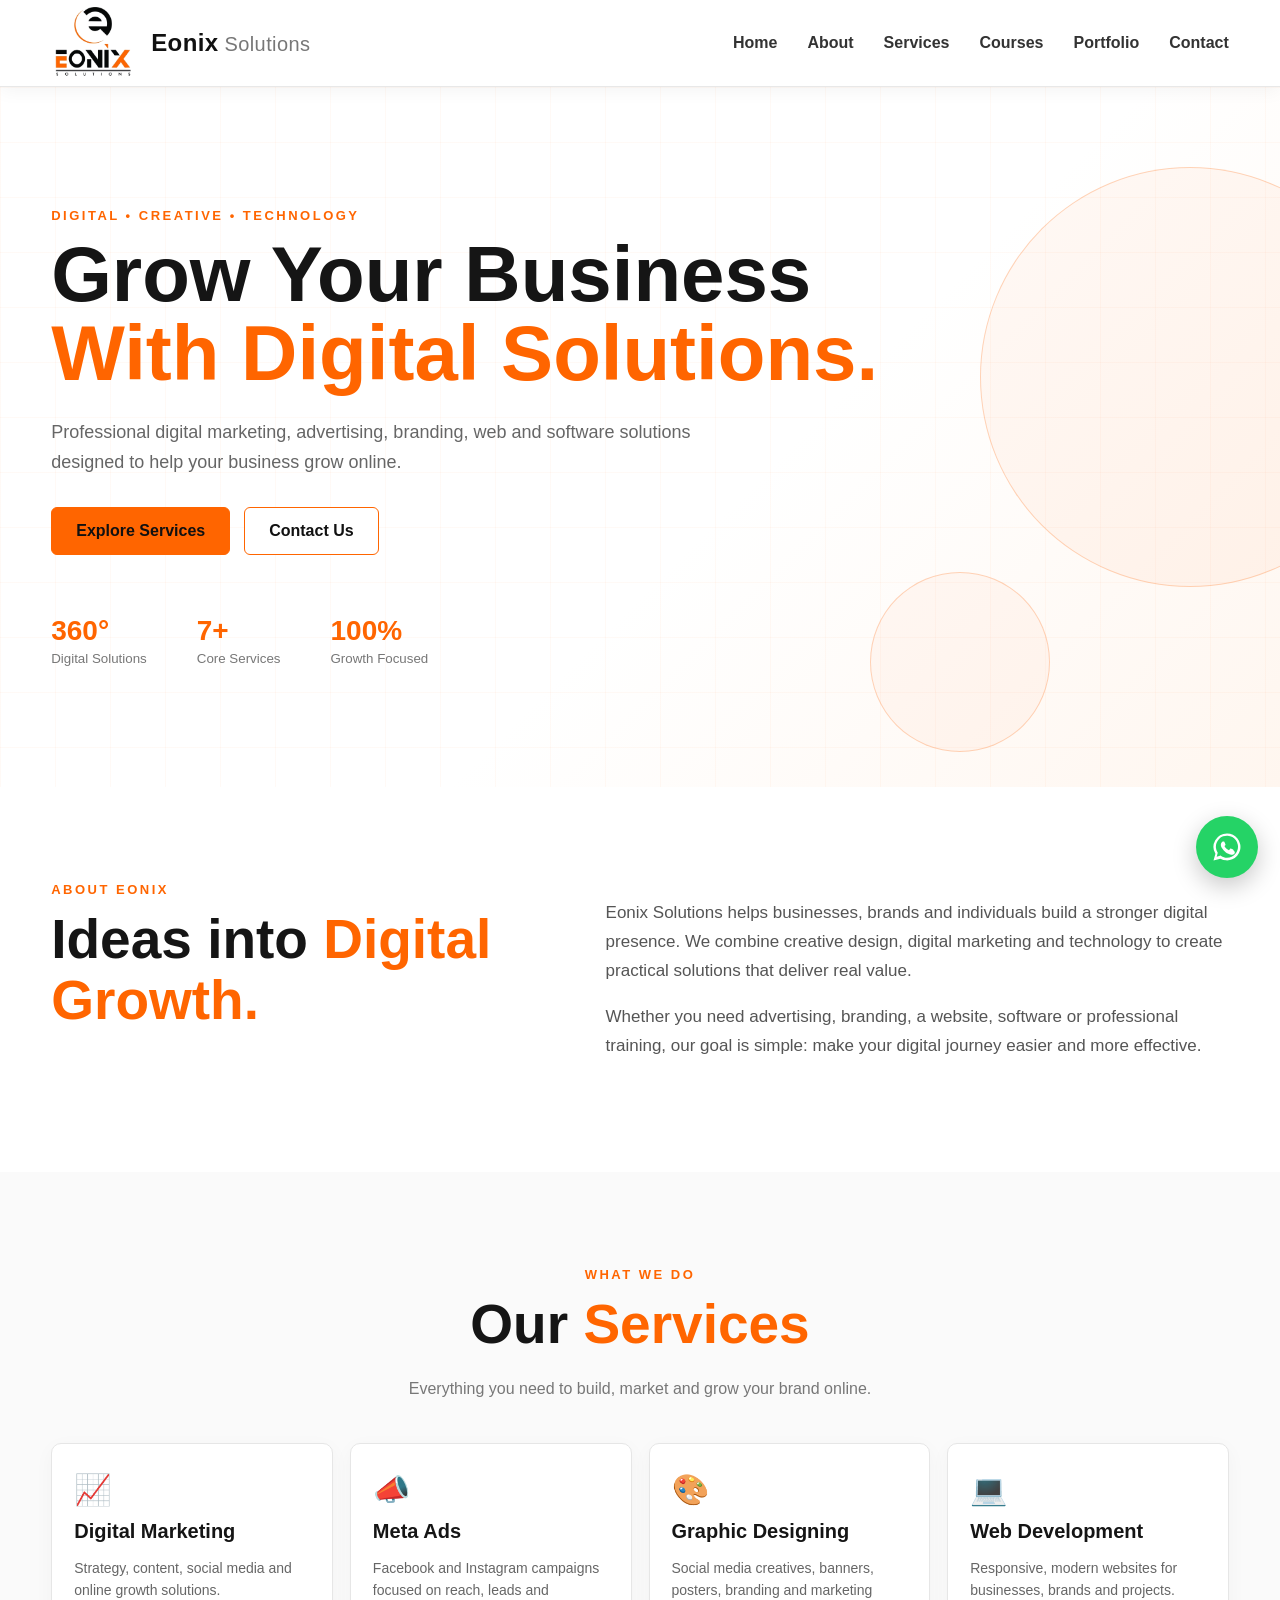
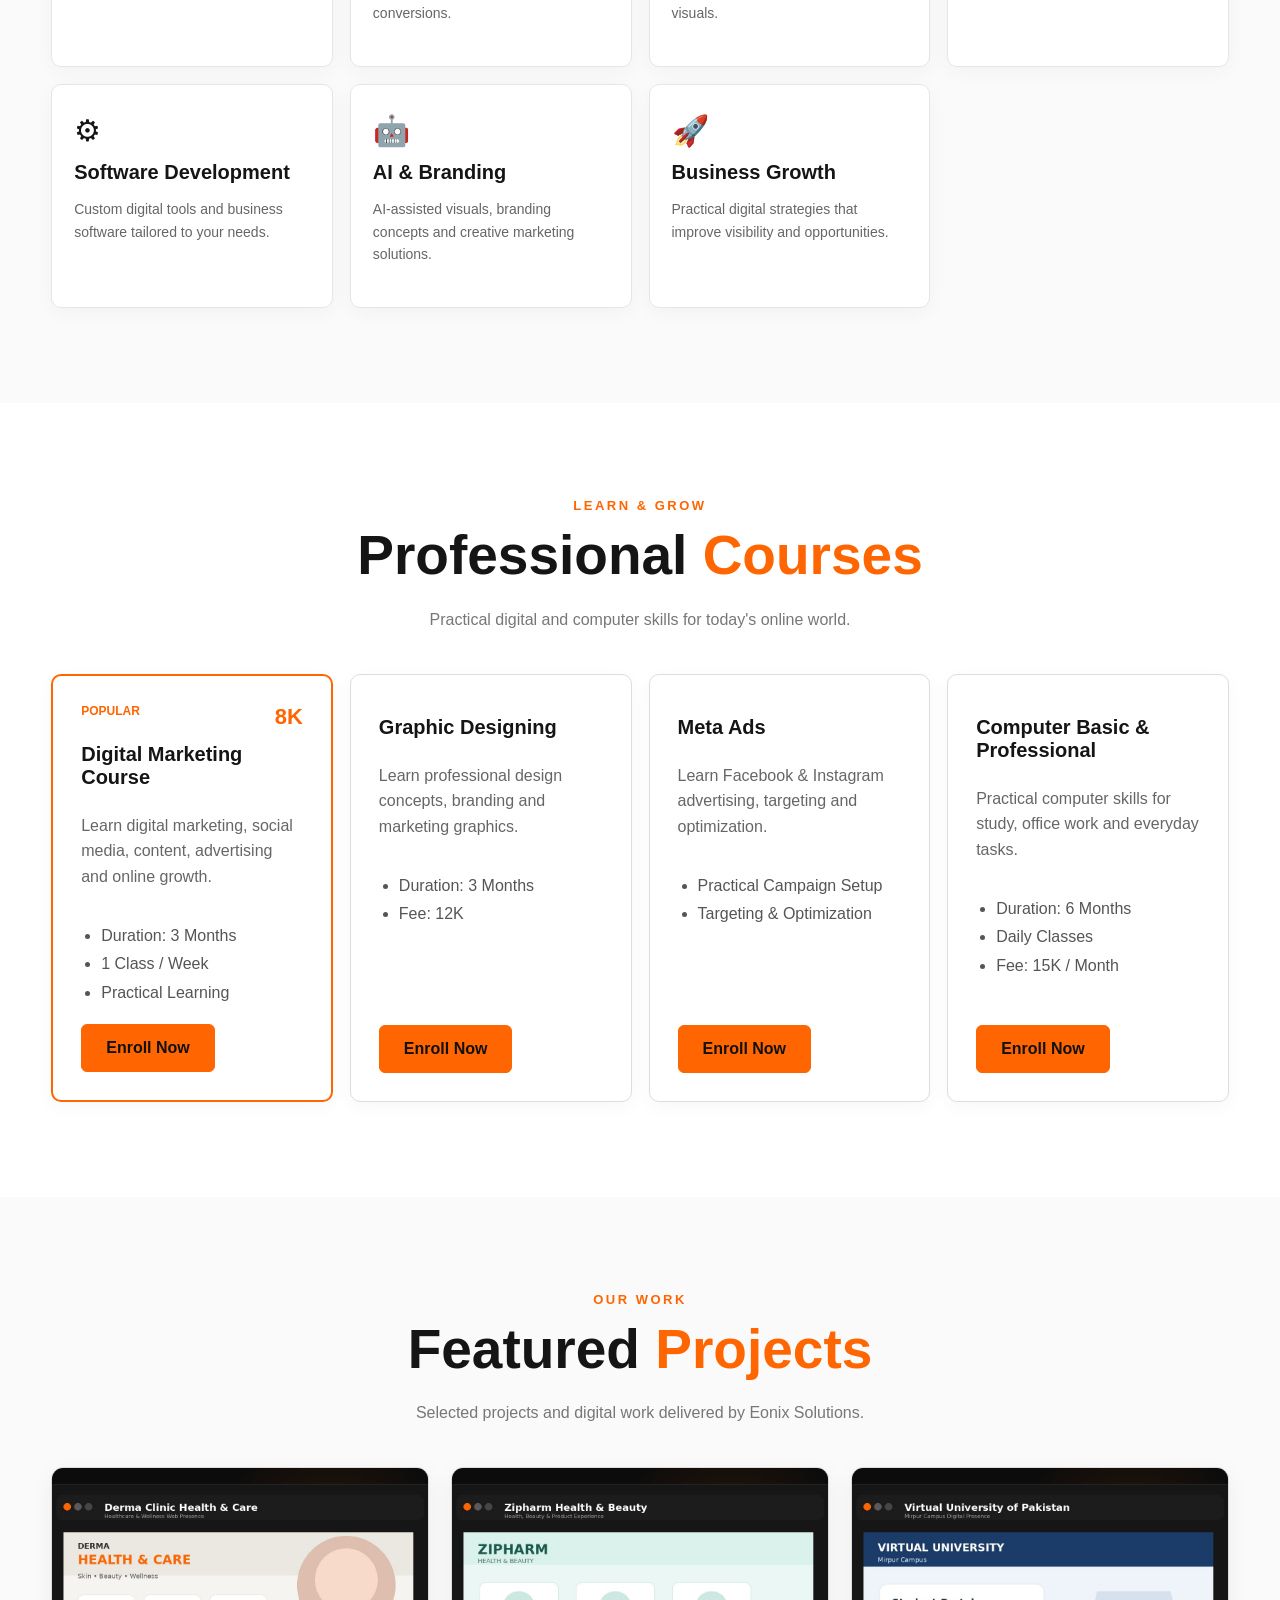
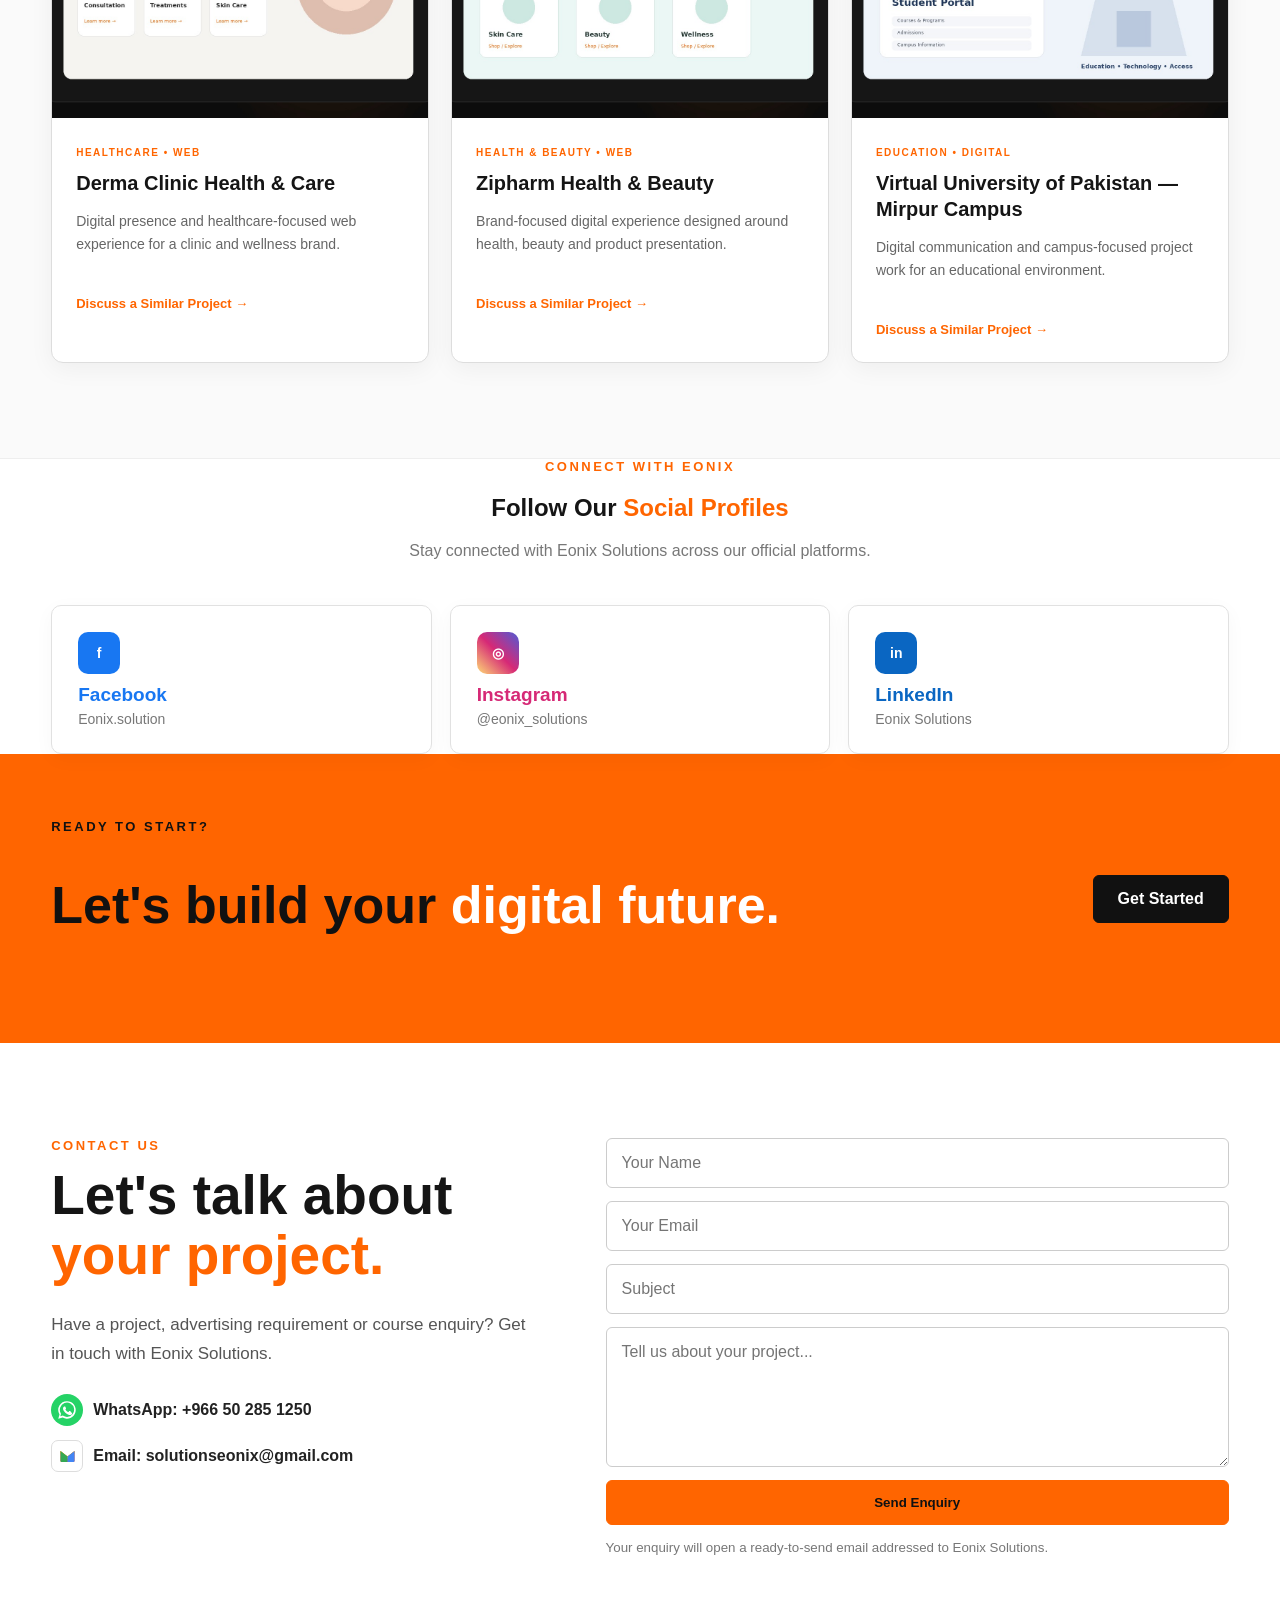
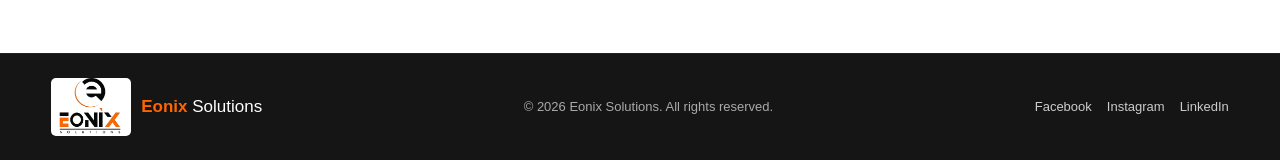
==== index.html @ c919ca1c "Add files via upload" ====
<!DOCTYPE html>
<html lang="en">
<head>
<meta charset="UTF-8">
<meta name="viewport" content="width=device-width, initial-scale=1.0">
<meta name="description" content="Eonix Solutions — Digital Marketing, Meta Ads, Graphic Designing, Web Development, Software Development and professional courses.">
<meta name="keywords" content="Eonix Solutions, digital marketing, Meta Ads, Facebook Ads, Instagram Ads, graphic design, web development, software development">
<meta name="author" content="Eonix Solutions">
<meta property="og:title" content="Eonix Solutions | Digital Solutions">
<meta property="og:description" content="Grow your business with Eonix Solutions — digital marketing, advertising, creative and technology solutions.">
<title>Eonix Solutions | Digital Solutions & Professional Courses</title>
<link rel="stylesheet" href="style.css">
</head>
<body>
<header class="header">
  <nav class="nav wrap">
    <a class="brand" href="#home" aria-label="Eonix Solutions home">
      <img src="./eonix-logo-final.png" alt="Eonix Solutions logo">
      <span class="brand-name"><b>Eonix</b> <span>Solutions</span></span>
    </a>
    <button class="menu" aria-label="Open menu">☰</button>
    <div class="links">
      <a href="#home">Home</a><a href="#about">About</a><a href="#services">Services</a>
      <a href="#courses">Courses</a><a href="#portfolio">Portfolio</a><a href="#contact">Contact</a>
    </div>
  </nav>
</header>

<main>
<section id="home" class="hero">
  <div class="hero-shape shape-one"></div><div class="hero-shape shape-two"></div>
  <div class="wrap hero-content">
    <p class="tag">DIGITAL • CREATIVE • TECHNOLOGY</p>
    <h1>Grow Your Business<br><span>With Digital Solutions.</span></h1>
    <p class="lead">Professional digital marketing, advertising, branding, web and software solutions designed to help your business grow online.</p>
    <div class="buttons"><a class="btn" href="#services">Explore Services</a><a class="btn ghost" href="#contact">Contact Us</a></div>
    <div class="stats"><div><strong>360°</strong><small>Digital Solutions</small></div><div><strong>7+</strong><small>Core Services</small></div><div><strong>100%</strong><small>Growth Focused</small></div></div>
  </div>
</section>

<section id="about" class="section light"><div class="wrap two">
  <div><p class="tag">ABOUT EONIX</p><h2>Ideas into <span>Digital Growth.</span></h2></div>
  <div class="copy"><p>Eonix Solutions helps businesses, brands and individuals build a stronger digital presence. We combine creative design, digital marketing and technology to create practical solutions that deliver real value.</p><p>Whether you need advertising, branding, a website, software or professional training, our goal is simple: make your digital journey easier and more effective.</p></div>
</div></section>

<section id="services" class="section soft"><div class="wrap">
  <div class="heading"><p class="tag">WHAT WE DO</p><h2>Our <span>Services</span></h2><p>Everything you need to build, market and grow your brand online.</p></div>
  <div class="cards">
    <article><i>📈</i><h3>Digital Marketing</h3><p>Strategy, content, social media and online growth solutions.</p></article>
    <article><i>📣</i><h3>Meta Ads</h3><p>Facebook and Instagram campaigns focused on reach, leads and conversions.</p></article>
    <article><i>🎨</i><h3>Graphic Designing</h3><p>Social media creatives, banners, posters, branding and marketing visuals.</p></article>
    <article><i>💻</i><h3>Web Development</h3><p>Responsive, modern websites for businesses, brands and projects.</p></article>
    <article><i>⚙</i><h3>Software Development</h3><p>Custom digital tools and business software tailored to your needs.</p></article>
    <article><i>🤖</i><h3>AI & Branding</h3><p>AI-assisted visuals, branding concepts and creative marketing solutions.</p></article>
    <article><i>🚀</i><h3>Business Growth</h3><p>Practical digital strategies that improve visibility and opportunities.</p></article>
  </div>
</div></section>

<section id="courses" class="section light"><div class="wrap">
  <div class="heading"><p class="tag">LEARN & GROW</p><h2>Professional <span>Courses</span></h2><p>Practical digital and computer skills for today's online world.</p></div>
  <div class="courses">
    <article class="featured"><div class="course-top"><label>POPULAR</label><strong>8K</strong></div><h3>Digital Marketing Course</h3><p>Learn digital marketing, social media, content, advertising and online growth.</p><ul><li>Duration: 3 Months</li><li>1 Class / Week</li><li>Practical Learning</li></ul><a class="btn" href="https://wa.me/966502851250?text=Hello%20Eonix%20Solutions%2C%20I%20want%20to%20enroll%20in%20the%20Digital%20Marketing%20Course." target="_blank" rel="noopener">Enroll Now</a></article>
    <article><h3>Graphic Designing</h3><p>Learn professional design concepts, branding and marketing graphics.</p><ul><li>Duration: 3 Months</li><li>Fee: 12K</li></ul><a class="btn" href="https://wa.me/966502851250?text=Hello%20Eonix%20Solutions%2C%20I%20want%20to%20enroll%20in%20the%20Graphic%20Designing%20Course." target="_blank" rel="noopener">Enroll Now</a></article>
    <article><h3>Meta Ads</h3><p>Learn Facebook & Instagram advertising, targeting and optimization.</p><ul><li>Practical Campaign Setup</li><li>Targeting & Optimization</li></ul><a class="btn" href="https://wa.me/966502851250?text=Hello%20Eonix%20Solutions%2C%20I%20want%20to%20enroll%20in%20the%20Meta%20Ads%20Course." target="_blank" rel="noopener">Enroll Now</a></article>
    <article><h3>Computer Basic & Professional</h3><p>Practical computer skills for study, office work and everyday tasks.</p><ul><li>Duration: 6 Months</li><li>Daily Classes</li><li>Fee: 15K / Month</li></ul><a class="btn" href="https://wa.me/966502851250?text=Hello%20Eonix%20Solutions%2C%20I%20want%20to%20enroll%20in%20the%20Computer%20Basic%20%26%20Professional%20Course." target="_blank" rel="noopener">Enroll Now</a></article>
  </div>
</div></section>

<section id="portfolio" class="section soft"><div class="wrap">
  <div class="heading"><p class="tag">OUR WORK</p><h2>Featured <span>Projects</span></h2><p>Selected projects and digital work delivered by Eonix Solutions.</p></div>
  <div class="project-grid">
    <article class="project-card"><img src="./derma-clinic-final.jpg" alt="Derma Clinic Health & Care project preview"><div class="project-body"><span>HEALTHCARE • WEB</span><h3>Derma Clinic Health & Care</h3><p>Digital presence and healthcare-focused web experience for a clinic and wellness brand.</p><a href="#contact">Discuss a Similar Project →</a></div></article>
    <article class="project-card"><img src="./zipharm-final.jpg" alt="Zipharm Health & Beauty project preview"><div class="project-body"><span>HEALTH & BEAUTY • WEB</span><h3>Zipharm Health & Beauty</h3><p>Brand-focused digital experience designed around health, beauty and product presentation.</p><a href="#contact">Discuss a Similar Project →</a></div></article>
    <article class="project-card"><img src="./vu-mirpur-final.jpg" alt="Virtual University of Pakistan Mirpur Campus project preview"><div class="project-body"><span>EDUCATION • DIGITAL</span><h3>Virtual University of Pakistan — Mirpur Campus</h3><p>Digital communication and campus-focused project work for an educational environment.</p><a href="#contact">Discuss a Similar Project →</a></div></article>
  </div>
</div></section>

<section class="social-section light"><div class="wrap"><div class="heading"><p class="tag">CONNECT WITH EONIX</p><h2>Follow Our <span>Social Profiles</span></h2><p>Stay connected with Eonix Solutions across our official platforms.</p></div><div class="social-grid">
<a class="social facebook" href="https://www.facebook.com/Eonix.solution" target="_blank" rel="noopener"><span class="social-icon">f</span><strong>Facebook</strong><span>Eonix.solution</span></a>
<a class="social instagram" href="https://www.instagram.com/eonix_solutions" target="_blank" rel="noopener"><span class="social-icon">◎</span><strong>Instagram</strong><span>@eonix_solutions</span></a>
<a class="social linkedin" href="https://www.linkedin.com/in/eonix-solutions-b15768432/" target="_blank" rel="noopener"><span class="social-icon">in</span><strong>LinkedIn</strong><span>Eonix Solutions</span></a>
</div></div></section>

<section class="cta"><div class="wrap cta-in"><div><p class="tag">READY TO START?</p><h2>Let's build your <span>digital future.</span></h2></div><a class="btn dark-btn" href="#contact">Get Started</a></div></section>

<section id="contact" class="section light"><div class="wrap two contact-grid">
  <div><p class="tag">CONTACT US</p><h2>Let's talk about<br><span>your project.</span></h2><p class="copy">Have a project, advertising requirement or course enquiry? Get in touch with Eonix Solutions.</p>
    <div class="contact">
      <a href="https://wa.me/966502851250" target="_blank" rel="noopener"><span class="wa-icon" aria-hidden="true"><svg viewBox="0 0 32 32"><path d="M16 3.2A12.7 12.7 0 0 0 5.1 22.4L3.3 28.7l6.5-1.7A12.7 12.7 0 1 0 16 3.2zm0 22.9c-2 0-3.9-.6-5.5-1.7l-.4-.3-3.8 1 1-3.7-.3-.4A10.4 10.4 0 1 1 16 26.1zm5.7-7.7c-.3-.2-1.7-.8-2-.9-.3-.1-.5-.2-.7.2-.2.3-.8.9-1 1.1-.2.2-.3.2-.6.1-1.6-.8-2.7-1.6-3.7-3.5-.3-.5.3-.5.8-1.3.1-.2.1-.4 0-.6l-.9-2.1c-.2-.5-.5-.5-.7-.5h-.6c-.2 0-.6.1-.9.4-.3.3-1.2 1.1-1.2 2.7s1.2 3.2 1.4 3.4c.2.2 2.3 3.6 5.7 5 2.1.9 2.9 1 3.9.8.6-.1 1.8-.7 2-1.4.2-.7.2-1.3.1-1.4-.1-.2-.3-.2-.6-.4z"/></svg></span> WhatsApp: +966 50 285 1250</a>
      <a href="mailto:solutionseonix@gmail.com"><span class="gmail-icon" aria-hidden="true"><svg viewBox="0 0 32 32"><path d="M4 7.5A3.5 3.5 0 0 1 7.5 4h17A3.5 3.5 0 0 1 28 7.5v17a3.5 3.5 0 0 1-3.5 3.5h-17A3.5 3.5 0 0 1 4 24.5z" fill="#fff"/><path d="M7 9l9 7 9-7v12.5A1.5 1.5 0 0 1 23.5 23h-15A1.5 1.5 0 0 1 7 21.5z" fill="#ea4335"/><path d="M7 9l9 7 9-7v3l-9 7-9-7z" fill="#fbbc04"/><path d="M7 9l9 7V23H8.5A1.5 1.5 0 0 1 7 21.5z" fill="#34a853"/><path d="M25 9l-9 7v7h7.5a1.5 1.5 0 0 0 1.5-1.5z" fill="#4285f4"/></svg></span> Email: solutionseonix@gmail.com</a>
    </div>
  </div>
  <form id="form"><input required name="name" placeholder="Your Name"><input required type="email" name="email" placeholder="Your Email"><input required name="subject" placeholder="Subject"><textarea required name="message" rows="6" placeholder="Tell us about your project..."></textarea><button class="btn" type="submit">Send Enquiry</button><small>Your enquiry will open a ready-to-send email addressed to Eonix Solutions.</small></form>
</div></section>
</main>

<footer><div class="wrap foot"><div class="footer-brand"><img src="./eonix-logo-final.png" alt="Eonix Solutions logo"><span><b>Eonix</b> Solutions</span></div><p>© <span id="year"></span> Eonix Solutions. All rights reserved.</p><div class="social-links"><a href="https://www.facebook.com/Eonix.solution" target="_blank" rel="noopener">Facebook</a><a href="https://www.instagram.com/eonix_solutions" target="_blank" rel="noopener">Instagram</a><a href="https://www.linkedin.com/in/eonix-solutions-b15768432/" target="_blank" rel="noopener">LinkedIn</a></div></div></footer>
<a class="floating-wa" href="https://wa.me/966502851250" target="_blank" rel="noopener" aria-label="Chat with Eonix Solutions on WhatsApp"><svg viewBox="0 0 32 32"><path d="M16 3.2A12.7 12.7 0 0 0 5.1 22.4L3.3 28.7l6.5-1.7A12.7 12.7 0 1 0 16 3.2zm0 22.9c-2 0-3.9-.6-5.5-1.7l-.4-.3-3.8 1 1-3.7-.3-.4A10.4 10.4 0 1 1 16 26.1zm5.7-7.7c-.3-.2-1.7-.8-2-.9-.3-.1-.5-.2-.7.2-.2.3-.8.9-1 1.1-.2.2-.3.2-.6.1-1.6-.8-2.7-1.6-3.7-3.5-.3-.5.3-.5.8-1.3.1-.2.1-.4 0-.6l-.9-2.1c-.2-.5-.5-.5-.7-.5h-.6c-.2 0-.6.1-.9.4-.3.3-1.2 1.1-1.2 2.7s1.2 3.2 1.4 3.4c.2.2 2.3 3.6 5.7 5 2.1.9 2.9 1 3.9.8.6-.1 1.8-.7 2-1.4.2-.7.2-1.3.1-1.4-.1-.2-.3-.2-.6-.4z"/></svg></a>
<script src="script.js"></script>
</body></html>
---- style.css ----
*{box-sizing:border-box}html{scroll-behavior:smooth}body{margin:0;font-family:Arial,Helvetica,sans-serif;background:#fff;color:#151515}a{color:inherit}.wrap{width:min(1180px,92%);margin:auto}.header{position:sticky;top:0;z-index:100;background:rgba(255,255,255,.97);border-bottom:1px solid #e8e8e8;box-shadow:0 3px 18px rgba(0,0,0,.05)}.nav{min-height:86px;display:flex;align-items:center;justify-content:space-between}.brand{display:flex;align-items:center;gap:12px;text-decoration:none}.brand img{width:88px;height:72px;object-fit:contain;display:block}.brand-name{font-size:20px;letter-spacing:.4px;color:#111;white-space:nowrap}.brand-name b{font-size:24px}.brand-name b:first-letter{color:#ff6500}.brand-name span{color:#777}.links{display:flex;gap:30px;align-items:center}.links a{font-weight:700;text-decoration:none;color:#333}.links a:hover{color:#ff6500}.menu{display:none;background:none;border:0;color:#222;font-size:28px}.hero{min-height:700px;position:relative;display:flex;align-items:center;overflow:hidden;background:linear-gradient(135deg,#fff 0%,#fff 58%,#fff6ef 100%)}.hero:after{content:"";position:absolute;inset:0;background-image:linear-gradient(rgba(255,101,0,.035) 1px,transparent 1px),linear-gradient(90deg,rgba(255,101,0,.035) 1px,transparent 1px);background-size:55px 55px;pointer-events:none}.hero-content{position:relative;z-index:3;padding:95px 0}.tag{margin:0 0 12px;color:#ff6500;font-size:13px;letter-spacing:2.5px;font-weight:900}.hero h1{font-size:clamp(44px,6.5vw,78px);line-height:1.02;margin:8px 0 24px;max-width:900px;color:#151515}.hero h1 span,h2 span{color:#ff6500}.lead{max-width:700px;color:#666;font-size:18px;line-height:1.65;margin-bottom:30px}.buttons{display:flex;gap:14px;flex-wrap:wrap}.btn{display:inline-block;padding:14px 24px;border:1px solid #ff6500;border-radius:6px;background:#ff6500;color:#111;text-decoration:none;font-weight:800;cursor:pointer}.btn:hover{background:#e95700;border-color:#e95700}.btn.ghost{background:#fff;color:#111}.btn.ghost:hover{background:#ff6500;color:#111}.stats{display:flex;gap:50px;margin-top:60px}.stats div{display:flex;flex-direction:column}.stats strong{font-size:28px;color:#ff6500}.stats small{color:#777;margin-top:4px}.hero-shape{position:absolute;border-radius:50%;border:1px solid rgba(255,101,0,.25);pointer-events:none}.shape-one{width:420px;height:420px;right:-120px;top:80px;background:rgba(255,101,0,.045)}.shape-two{width:180px;height:180px;right:230px;bottom:35px;background:rgba(255,101,0,.035)}.section{padding:95px 0}.light{background:#fff;color:#151515}.soft{background:#fafafa;color:#151515}.two{display:grid;grid-template-columns:1fr 1.3fr;gap:75px}.section h2{font-size:clamp(36px,5vw,55px);line-height:1.1;margin:10px 0 25px}.copy{color:#555;font-size:17px;line-height:1.7}.heading{text-align:center;margin-bottom:45px}.heading>p:last-child{color:#777}.cards{display:grid;grid-template-columns:repeat(4,1fr);gap:17px}.cards article{background:#fff;border:1px solid #e6e6e6;padding:28px 22px;min-height:205px;border-radius:10px;transition:.2s;box-shadow:0 5px 20px rgba(0,0,0,.035)}.cards article:hover{border-color:#ff6500;transform:translateY(-4px);box-shadow:0 12px 28px rgba(255,101,0,.10)}.cards i{font-size:30px;font-style:normal}.cards h3,.courses h3{font-size:20px;margin:13px 0 8px}.cards p{color:#666;font-size:14px;line-height:1.6}.courses{display:grid;grid-template-columns:repeat(4,1fr);gap:17px}.courses article{background:#fff;border:1px solid #ddd;padding:28px;border-radius:10px;display:flex;flex-direction:column;min-height:360px;box-shadow:0 5px 20px rgba(0,0,0,.035)}.courses .featured{border:2px solid #ff6500}.course-top{display:flex;justify-content:space-between}.course-top label{color:#ff6500;font-weight:900;font-size:12px}.course-top strong{color:#ff6500;font-size:22px}.courses p{color:#666;line-height:1.6}.courses ul{padding-left:20px;color:#555;line-height:1.8;flex:1}.courses .btn{align-self:flex-start}.project-grid{display:grid;grid-template-columns:repeat(3,1fr);gap:22px}.project-card{overflow:hidden;background:#fff;border:1px solid #ddd;border-radius:12px;transition:.25s;box-shadow:0 6px 24px rgba(0,0,0,.05)}.project-card:hover{transform:translateY(-6px);border-color:#ff6500;box-shadow:0 16px 40px rgba(255,101,0,.10)}.project-card img{display:block;width:100%;height:250px;object-fit:cover;background:#eee}.project-body{padding:24px}.project-body>span{font-size:10px;letter-spacing:1.5px;color:#ff6500;font-weight:900}.project-body h3{font-size:20px;line-height:1.3;margin:10px 0}.project-body p{color:#666;font-size:14px;line-height:1.6;min-height:70px}.project-body a{color:#ff6500;text-decoration:none;font-weight:800;font-size:13px}.social-section{border-top:1px solid #eee}.social-grid{display:grid;grid-template-columns:repeat(3,1fr);gap:18px}.social-grid a{padding:26px;border:1px solid #e1e1e1;background:#fff;color:#151515;text-decoration:none;border-radius:10px;display:flex;flex-direction:column;gap:5px;transition:.2s;box-shadow:0 5px 20px rgba(0,0,0,.035)}.social-grid a:hover{transform:translateY(-4px);box-shadow:0 12px 28px rgba(0,0,0,.08)}.social-grid strong{font-size:19px}.social-grid span{color:#777;font-size:14px}.social-icon{width:42px;height:42px;display:grid!important;place-items:center;border-radius:10px;font-weight:900;font-size:20px;margin-bottom:5px}.facebook .social-icon{background:#1877f2;color:#fff}.facebook strong{color:#1877f2}.instagram .social-icon{background:linear-gradient(45deg,#feda75,#d62976,#4f5bd5);color:#fff}.instagram strong{color:#d62976}.linkedin .social-icon{background:#0a66c2;color:#fff}.linkedin strong{color:#0a66c2}.cta{background:#ff6500;color:#111;padding:65px 0}.cta .tag{color:#111}.cta h2{font-size:clamp(32px,5vw,52px);line-height:1.1}.cta h2 span{color:#fff}.cta-in{display:flex;justify-content:space-between;align-items:center;gap:25px}.dark-btn{background:#111;border-color:#111;color:#fff}.dark-btn:hover{background:#222;border-color:#222}.contact-grid .copy{max-width:560px}.contact{display:flex;flex-direction:column;gap:14px;margin-top:25px}.contact a{color:#222;display:flex;align-items:center;gap:10px;text-decoration:none;font-weight:800}.contact a:hover{color:#ff6500}.wa-icon,.gmail-icon{display:inline-grid;place-items:center;width:32px;height:32px;border-radius:50%;font-size:14px;flex:none}.wa-icon{background:#25D366;color:#fff}.gmail-icon{background:#fff;border:1px solid #ddd;border-radius:7px;padding:3px}.wa-icon svg{width:22px;height:22px;fill:currentColor}.gmail-icon svg{width:25px;height:25px}form{display:flex;flex-direction:column;gap:13px}input,textarea{font:inherit;padding:15px;border:1px solid #ccc;outline:none;border-radius:6px;background:#fff}input:focus,textarea:focus{border-color:#ff6500;box-shadow:0 0 0 3px rgba(255,101,0,.08)}form small{color:#777;line-height:1.5}footer{background:#151515;color:#fff;border-top:1px solid #222;padding:24px 0}.foot{display:flex;align-items:center;justify-content:space-between;gap:20px}.footer-brand{display:flex;align-items:center;gap:10px}.footer-brand img{width:80px;height:58px;object-fit:contain;background:#fff;border-radius:5px}.footer-brand span{font-size:17px}.footer-brand b{color:#ff6500}.foot p{color:#aaa;font-size:13px}.social-links{display:flex;gap:15px;flex-wrap:wrap}.social-links a{color:#ccc;text-decoration:none;font-size:13px}.social-links a:hover{color:#ff6500}.floating-wa{position:fixed;right:22px;bottom:22px;width:62px;height:62px;border-radius:50%;background:#25D366;color:#fff;display:grid;place-items:center;text-decoration:none;box-shadow:0 8px 25px rgba(0,0,0,.22);z-index:110}.floating-wa svg{width:34px;height:34px;fill:currentColor}.floating-wa::before{content:"WhatsApp";position:absolute;right:72px;white-space:nowrap;background:#151515;color:#fff;padding:6px 9px;border-radius:5px;font-size:11px;opacity:0;transform:translateX(5px);transition:.2s;pointer-events:none}.floating-wa:hover::before{opacity:1;transform:translateX(0)}
@media(max-width:1050px){.cards{grid-template-columns:repeat(2,1fr)}.courses{grid-template-columns:repeat(2,1fr)}}
@media(max-width:900px){.two{grid-template-columns:1fr;gap:35px}.project-grid{grid-template-columns:1fr 1fr}.social-grid{grid-template-columns:1fr 1fr}.brand-name{font-size:18px}}
@media(max-width:680px){.nav{min-height:76px}.brand img{width:70px;height:58px}.brand-name{font-size:16px}.brand-name b{font-size:19px}.links{display:none;position:absolute;top:76px;left:0;right:0;background:#fff;padding:18px 4%;flex-direction:column;gap:15px;border-bottom:1px solid #ddd;box-shadow:0 8px 20px rgba(0,0,0,.08)}.links.open{display:flex}.menu{display:block}.hero{min-height:650px}.hero-content{padding:70px 0}.stats{gap:20px;flex-wrap:wrap}.cards,.courses,.project-grid,.social-grid{grid-template-columns:1fr}.project-card img{height:220px}.project-body p{min-height:auto}.cta-in,.foot{flex-direction:column;align-items:flex-start}.floating-wa{right:16px;bottom:16px}}
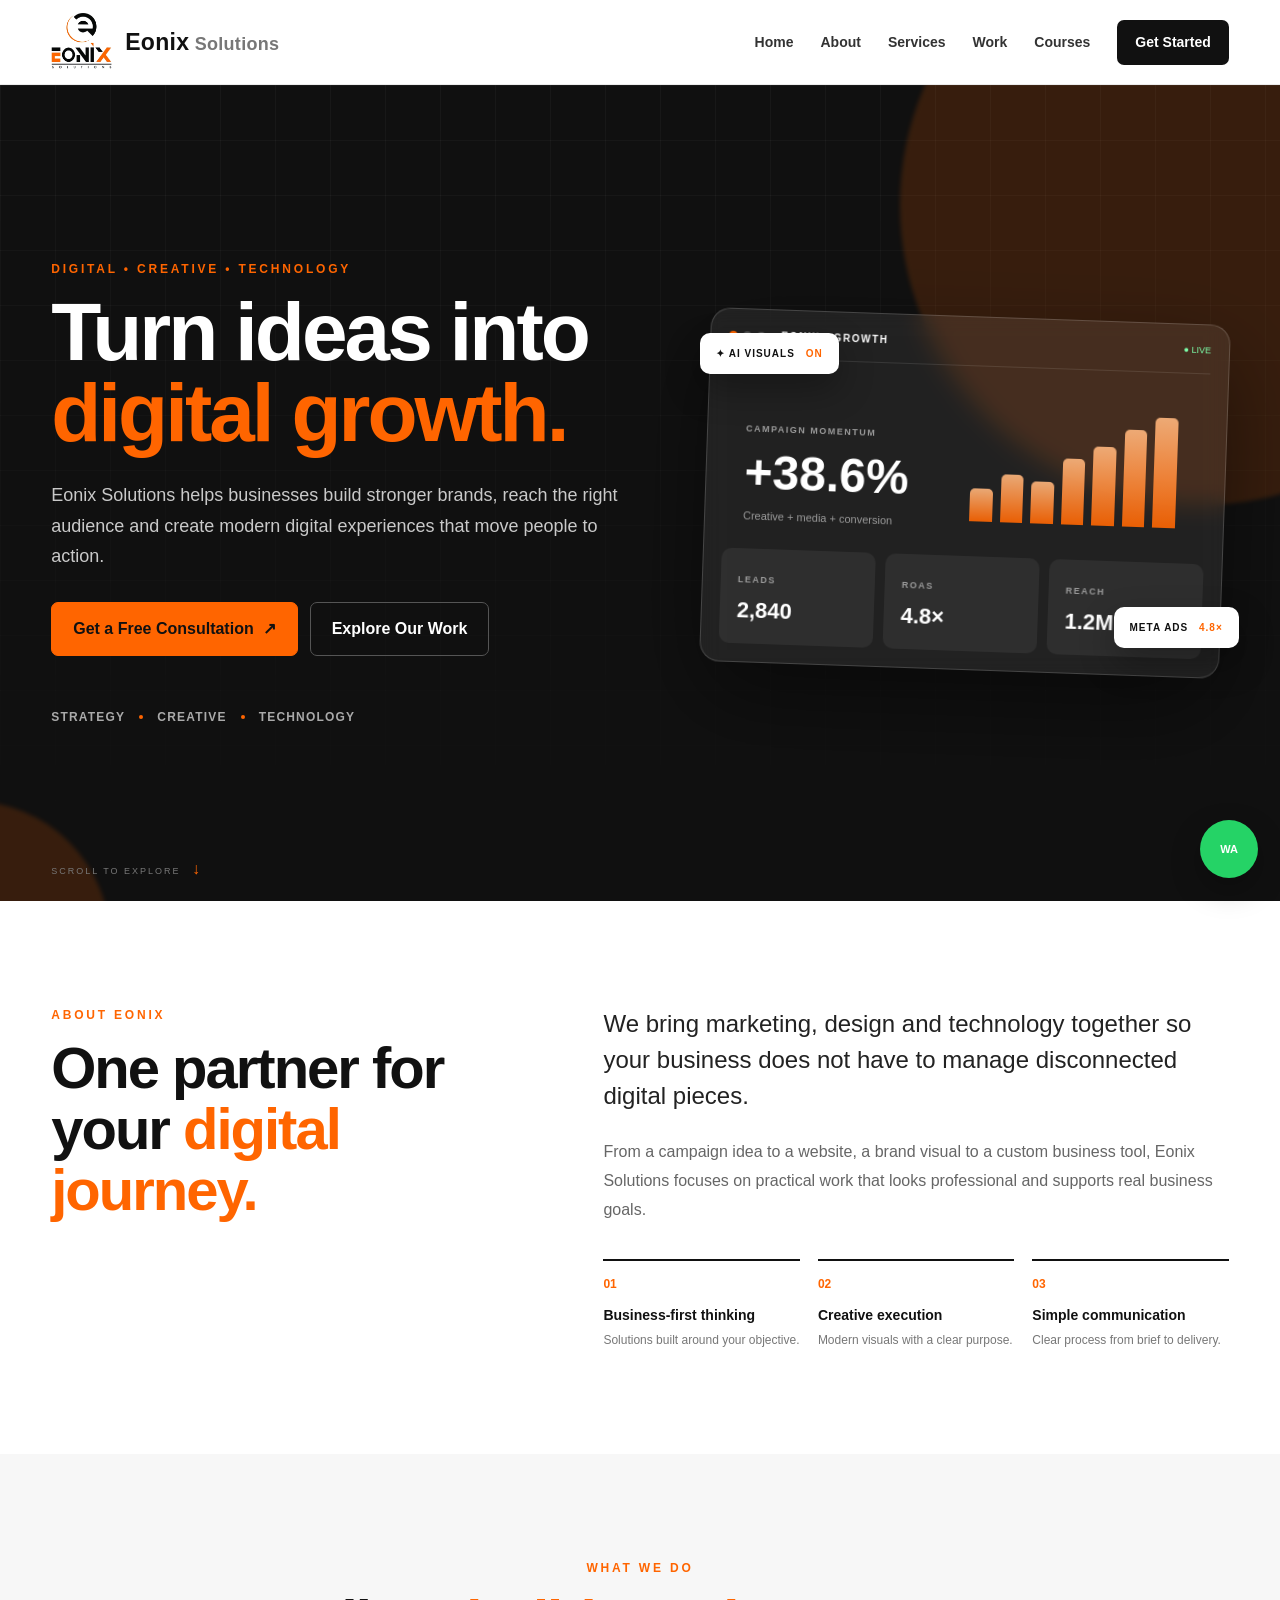
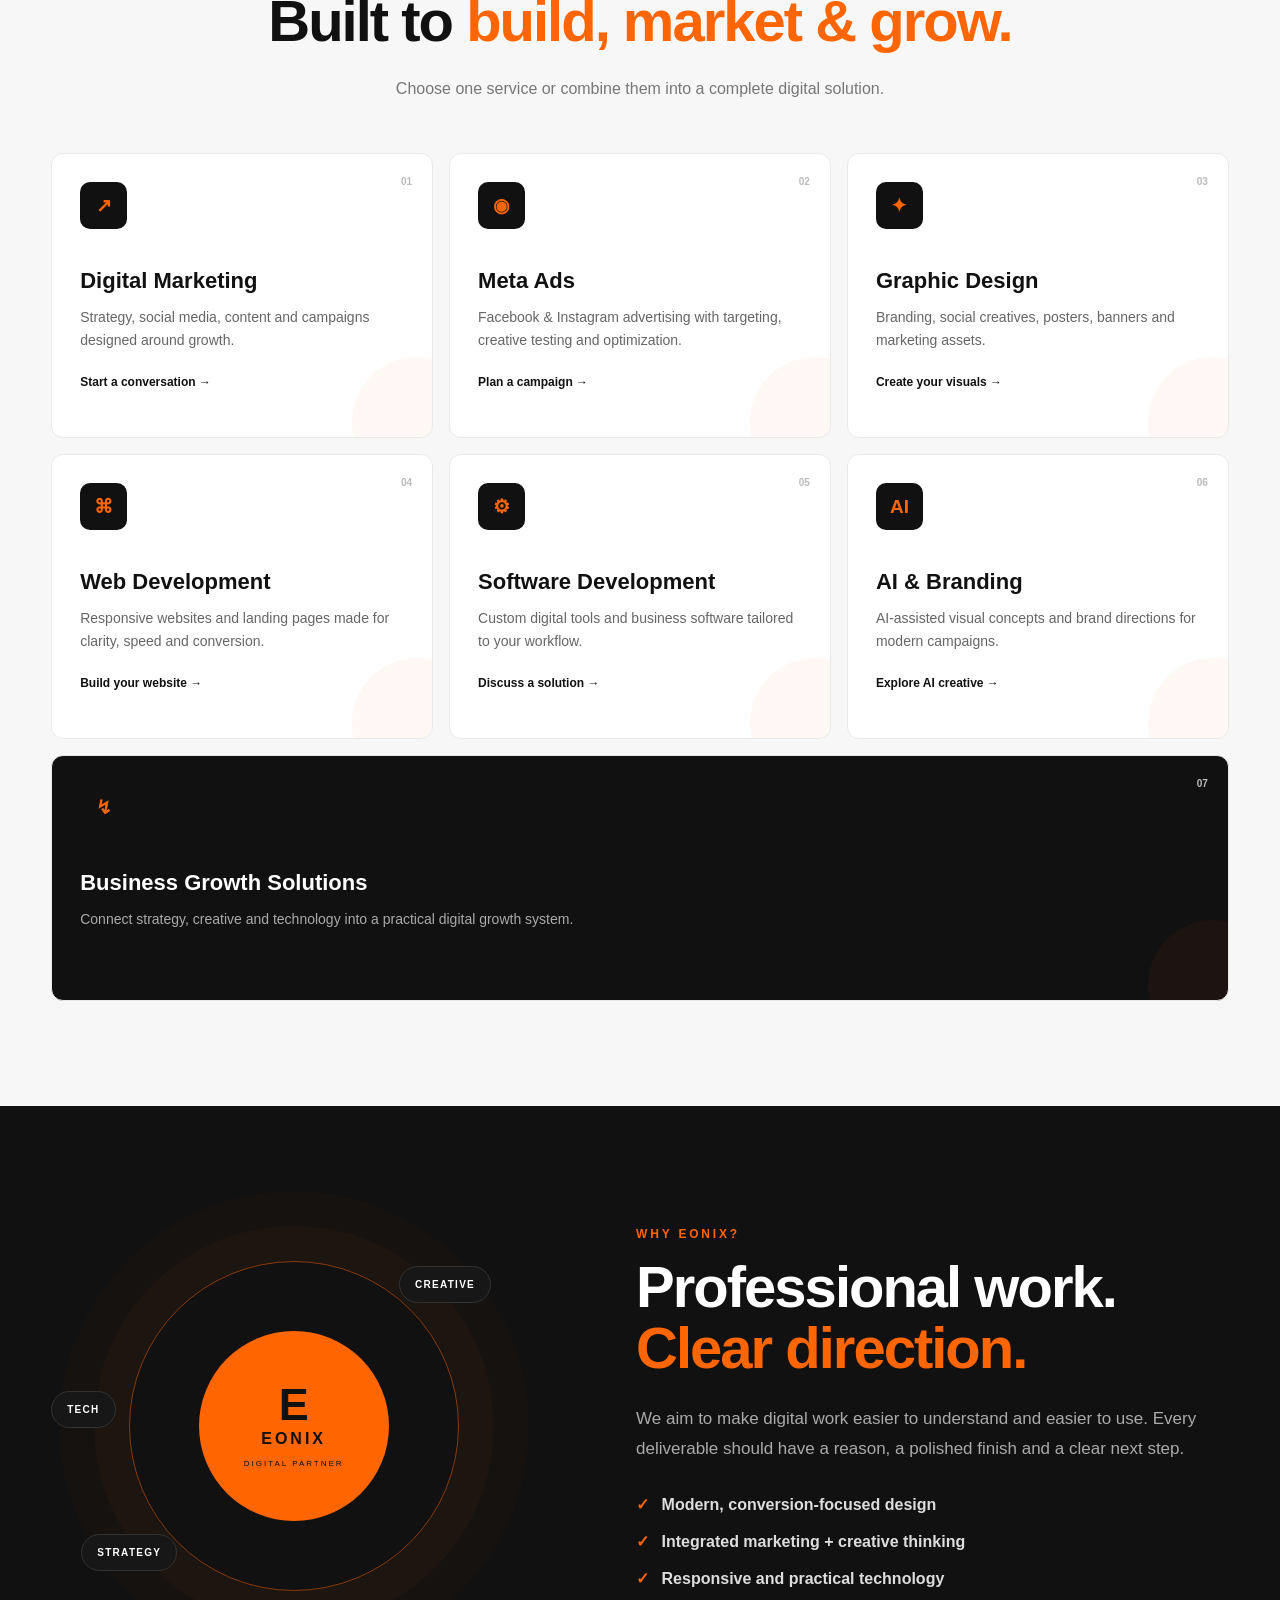
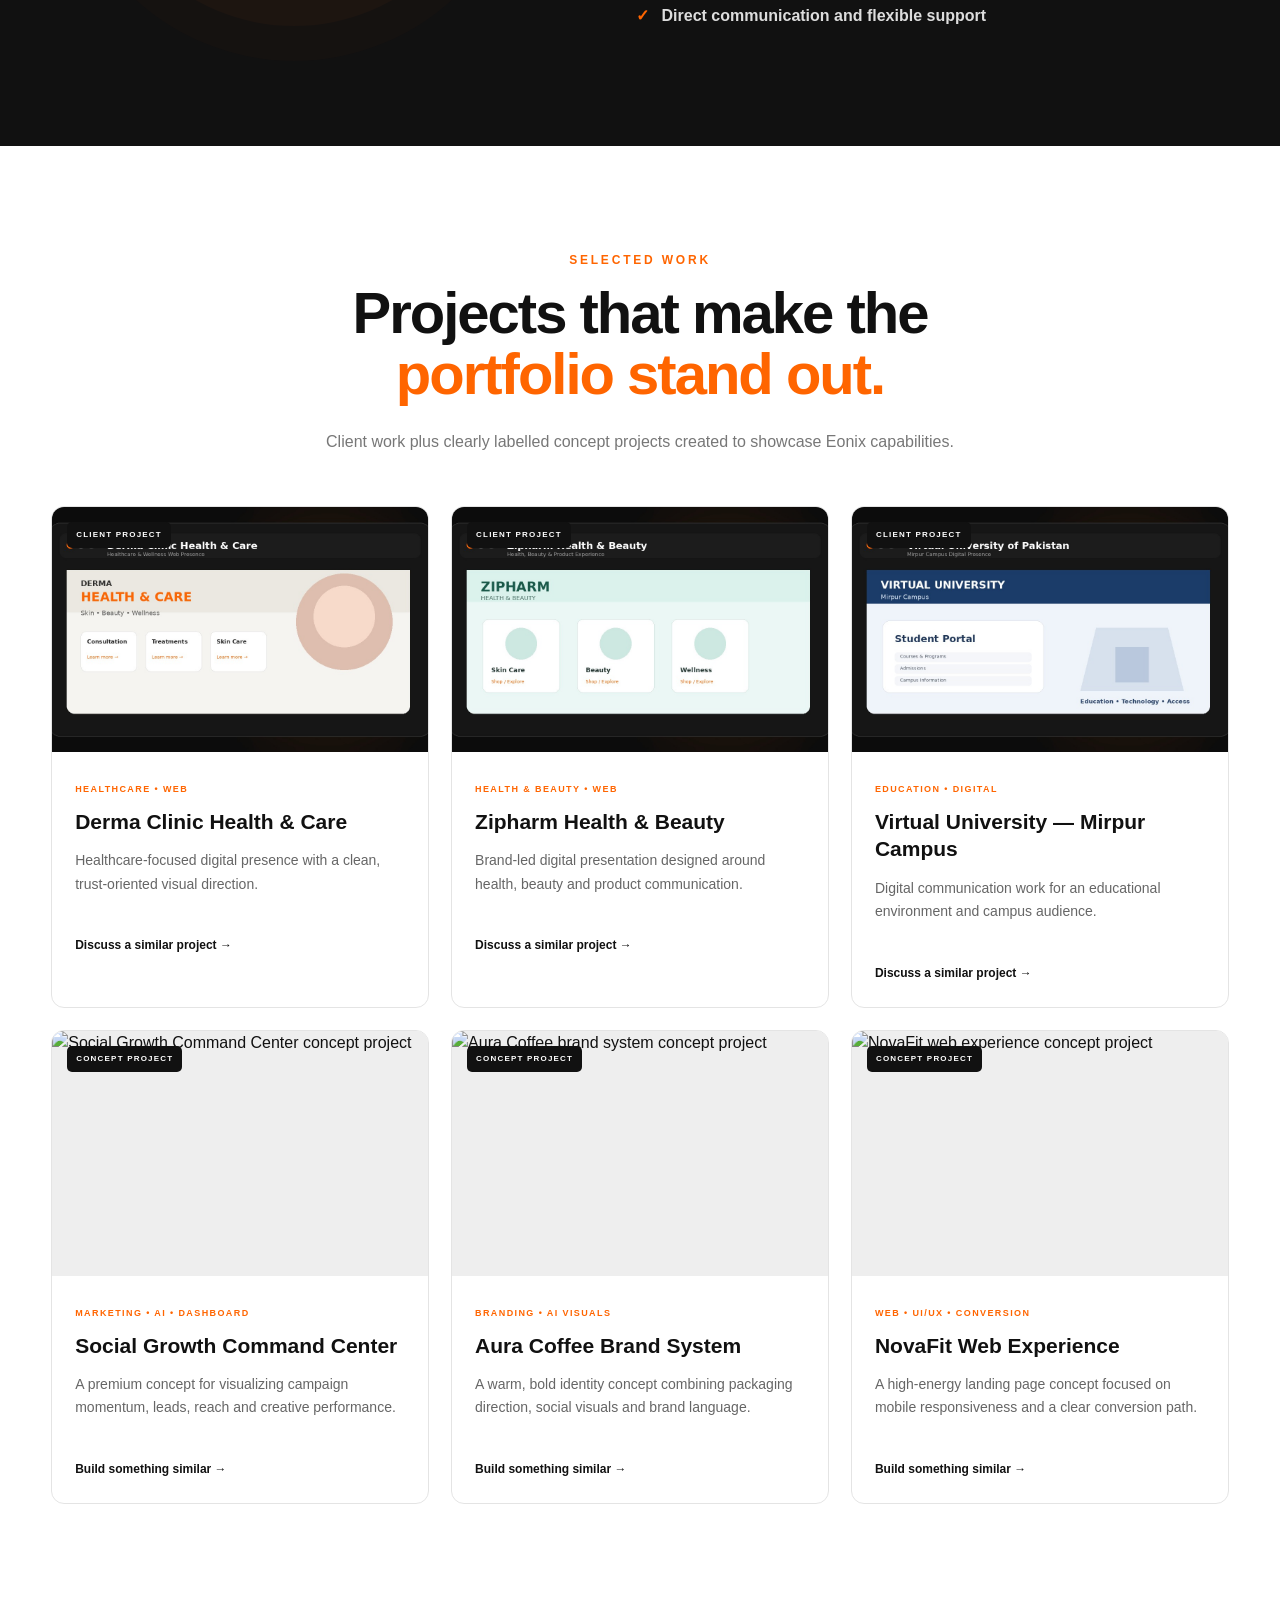
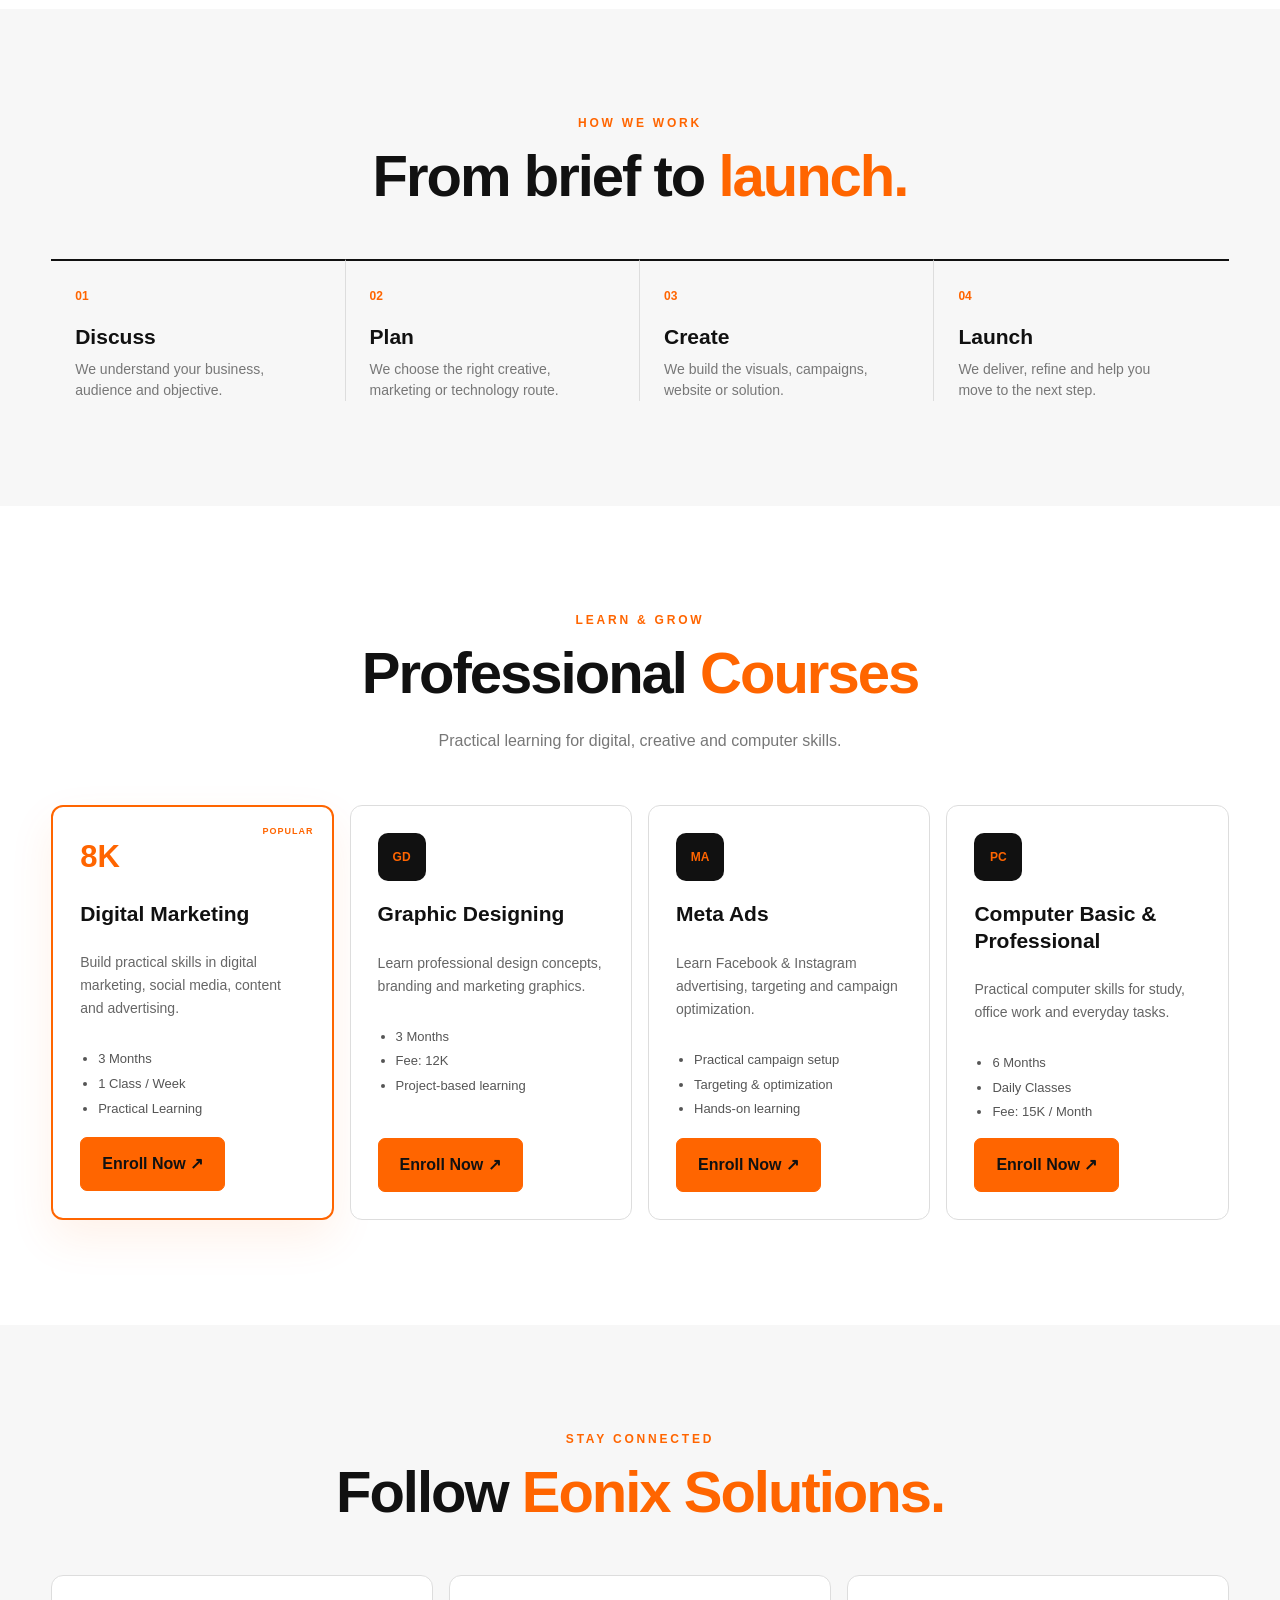
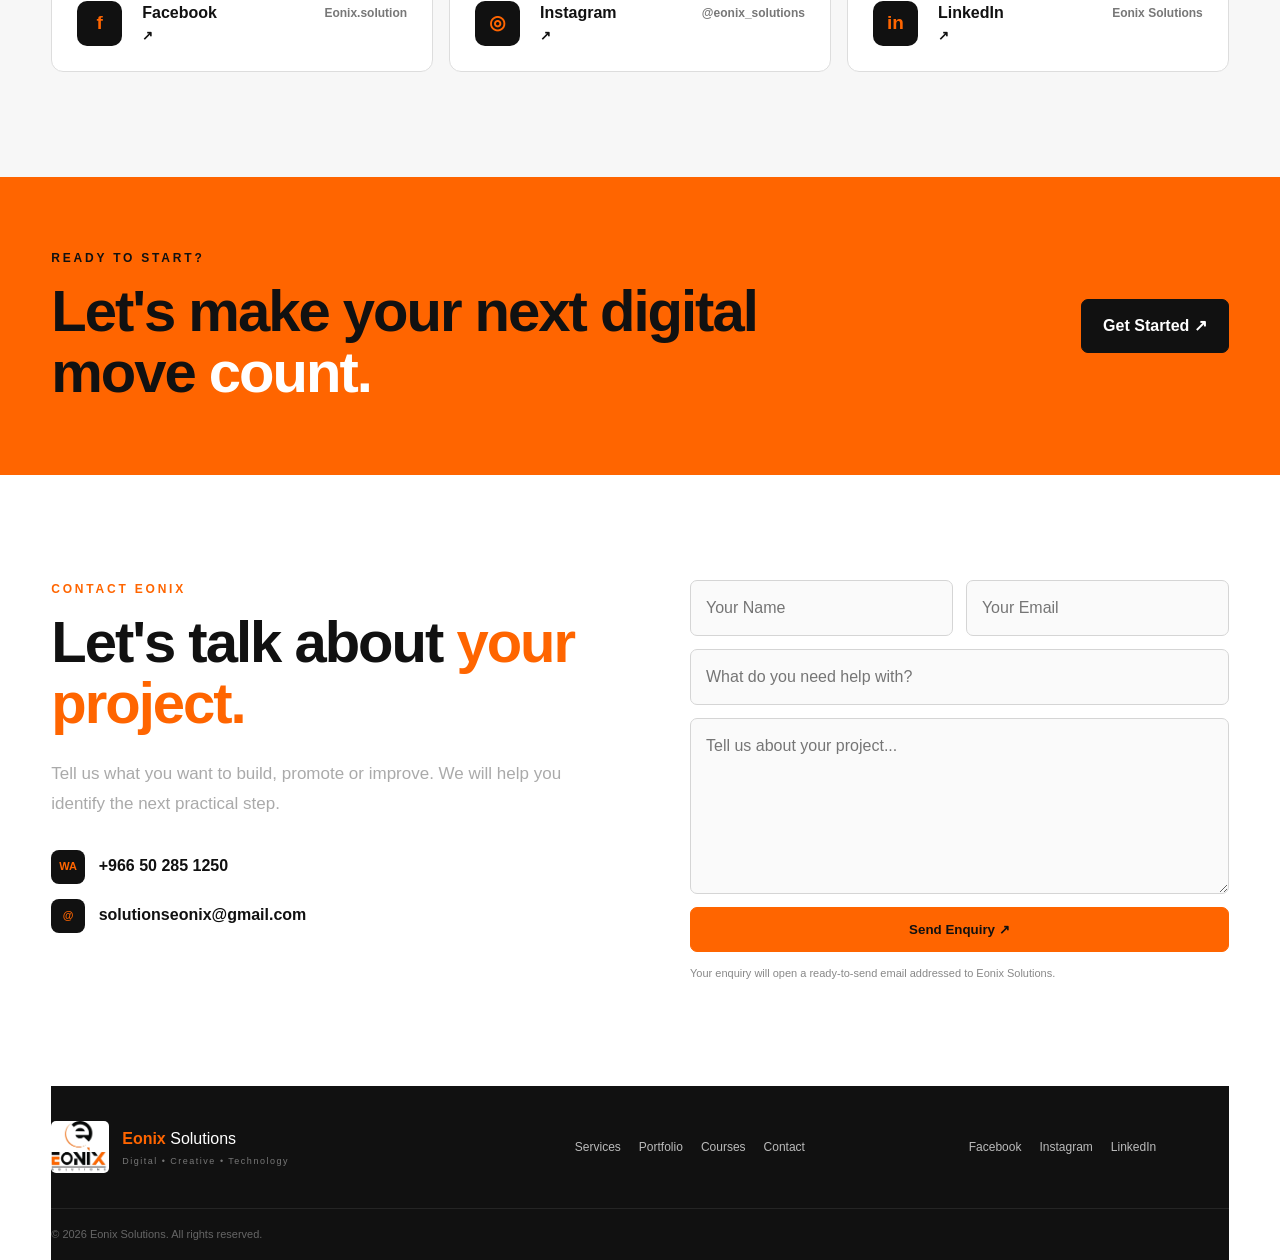
==== commit 8db6c329: "Add files via upload" ====
--- a/index.html
+++ b/index.html
@@ -3,98 +3,76 @@
 <head>
 <meta charset="UTF-8">
 <meta name="viewport" content="width=device-width, initial-scale=1.0">
-<meta name="description" content="Eonix Solutions — Digital Marketing, Meta Ads, Graphic Designing, Web Development, Software Development and professional courses.">
-<meta name="keywords" content="Eonix Solutions, digital marketing, Meta Ads, Facebook Ads, Instagram Ads, graphic design, web development, software development">
+<meta name="description" content="Eonix Solutions provides digital marketing, Meta Ads, graphic design, AI branding, web development, software solutions and professional courses.">
+<meta name="keywords" content="Eonix Solutions, digital marketing, Meta Ads, Facebook Ads, Instagram Ads, graphic design, AI branding, web development, software development, courses">
 <meta name="author" content="Eonix Solutions">
-<meta property="og:title" content="Eonix Solutions | Digital Solutions">
-<meta property="og:description" content="Grow your business with Eonix Solutions — digital marketing, advertising, creative and technology solutions.">
-<title>Eonix Solutions | Digital Solutions & Professional Courses</title>
+<meta name="theme-color" content="#111111">
+<meta property="og:title" content="Eonix Solutions | Digital, Creative & Technology Solutions">
+<meta property="og:description" content="Build. Market. Grow. Digital marketing, creative and technology solutions for modern businesses.">
+<meta property="og:type" content="website">
+<title>Eonix Solutions | Digital, Creative & Technology</title>
+<link rel="icon" type="image/png" href="./eonix-logo-final.png">
 <link rel="stylesheet" href="style.css">
 </head>
 <body>
-<header class="header">
+<header class="header" id="top">
   <nav class="nav wrap">
-    <a class="brand" href="#home" aria-label="Eonix Solutions home">
-      <img src="./eonix-logo-final.png" alt="Eonix Solutions logo">
-      <span class="brand-name"><b>Eonix</b> <span>Solutions</span></span>
-    </a>
-    <button class="menu" aria-label="Open menu">☰</button>
+    <a class="brand" href="#home" aria-label="Eonix Solutions home"><img src="./eonix-logo-final.png" alt="Eonix Solutions logo"><span><b>Eonix</b> <em>Solutions</em></span></a>
+    <button class="menu" aria-label="Open navigation" aria-expanded="false">☰</button>
     <div class="links">
-      <a href="#home">Home</a><a href="#about">About</a><a href="#services">Services</a>
-      <a href="#courses">Courses</a><a href="#portfolio">Portfolio</a><a href="#contact">Contact</a>
+      <a href="#home">Home</a><a href="#about">About</a><a href="#services">Services</a><a href="#work">Work</a><a href="#courses">Courses</a><a href="#contact" class="nav-cta">Get Started</a>
     </div>
   </nav>
 </header>
-
 <main>
 <section id="home" class="hero">
-  <div class="hero-shape shape-one"></div><div class="hero-shape shape-two"></div>
-  <div class="wrap hero-content">
-    <p class="tag">DIGITAL • CREATIVE • TECHNOLOGY</p>
-    <h1>Grow Your Business<br><span>With Digital Solutions.</span></h1>
-    <p class="lead">Professional digital marketing, advertising, branding, web and software solutions designed to help your business grow online.</p>
-    <div class="buttons"><a class="btn" href="#services">Explore Services</a><a class="btn ghost" href="#contact">Contact Us</a></div>
-    <div class="stats"><div><strong>360°</strong><small>Digital Solutions</small></div><div><strong>7+</strong><small>Core Services</small></div><div><strong>100%</strong><small>Growth Focused</small></div></div>
+  <div class="hero-grid"></div><div class="orb orb-a"></div><div class="orb orb-b"></div>
+  <div class="wrap hero-inner">
+    <div class="hero-copy reveal"><p class="eyebrow">DIGITAL • CREATIVE • TECHNOLOGY</p><h1>Turn ideas into <span>digital growth.</span></h1><p class="lead">Eonix Solutions helps businesses build stronger brands, reach the right audience and create modern digital experiences that move people to action.</p><div class="buttons"><a class="btn" href="#contact">Get a Free Consultation <span>↗</span></a><a class="btn ghost" href="#work">Explore Our Work</a></div><div class="trust-row"><span>Strategy</span><i></i><span>Creative</span><i></i><span>Technology</span></div></div>
+    <div class="hero-visual reveal"><div class="dashboard"><div class="dash-top"><span class="dot orange"></span><span class="dot"></span><span class="dot"></span><b>EONIX / GROWTH</b><span class="live">● LIVE</span></div><div class="dash-main"><div><small>CAMPAIGN MOMENTUM</small><strong>+38.6%</strong><p>Creative + media + conversion</p></div><div class="mini-chart"><span style="height:30%"></span><span style="height:44%"></span><span style="height:38%"></span><span style="height:60%"></span><span style="height:72%"></span><span style="height:88%"></span><span style="height:100%"></span></div></div><div class="dash-cards"><div><small>LEADS</small><strong>2,840</strong></div><div><small>ROAS</small><strong>4.8×</strong></div><div><small>REACH</small><strong>1.2M</strong></div></div></div><div class="float-card fc-one">✦ AI VISUALS <b>ON</b></div><div class="float-card fc-two">META ADS <b>4.8×</b></div></div>
   </div>
+  <div class="scroll-cue">SCROLL TO EXPLORE <span>↓</span></div>
 </section>
 
-<section id="about" class="section light"><div class="wrap two">
-  <div><p class="tag">ABOUT EONIX</p><h2>Ideas into <span>Digital Growth.</span></h2></div>
-  <div class="copy"><p>Eonix Solutions helps businesses, brands and individuals build a stronger digital presence. We combine creative design, digital marketing and technology to create practical solutions that deliver real value.</p><p>Whether you need advertising, branding, a website, software or professional training, our goal is simple: make your digital journey easier and more effective.</p></div>
-</div></section>
+<section id="about" class="section about"><div class="wrap about-grid"><div class="section-intro reveal"><p class="eyebrow">ABOUT EONIX</p><h2>One partner for your <span>digital journey.</span></h2></div><div class="about-copy reveal"><p class="large">We bring marketing, design and technology together so your business does not have to manage disconnected digital pieces.</p><p>From a campaign idea to a website, a brand visual to a custom business tool, Eonix Solutions focuses on practical work that looks professional and supports real business goals.</p><div class="about-points"><div><b>01</b><strong>Business-first thinking</strong><span>Solutions built around your objective.</span></div><div><b>02</b><strong>Creative execution</strong><span>Modern visuals with a clear purpose.</span></div><div><b>03</b><strong>Simple communication</strong><span>Clear process from brief to delivery.</span></div></div></div></div></section>
 
-<section id="services" class="section soft"><div class="wrap">
-  <div class="heading"><p class="tag">WHAT WE DO</p><h2>Our <span>Services</span></h2><p>Everything you need to build, market and grow your brand online.</p></div>
-  <div class="cards">
-    <article><i>📈</i><h3>Digital Marketing</h3><p>Strategy, content, social media and online growth solutions.</p></article>
-    <article><i>📣</i><h3>Meta Ads</h3><p>Facebook and Instagram campaigns focused on reach, leads and conversions.</p></article>
-    <article><i>🎨</i><h3>Graphic Designing</h3><p>Social media creatives, banners, posters, branding and marketing visuals.</p></article>
-    <article><i>💻</i><h3>Web Development</h3><p>Responsive, modern websites for businesses, brands and projects.</p></article>
-    <article><i>⚙</i><h3>Software Development</h3><p>Custom digital tools and business software tailored to your needs.</p></article>
-    <article><i>🤖</i><h3>AI & Branding</h3><p>AI-assisted visuals, branding concepts and creative marketing solutions.</p></article>
-    <article><i>🚀</i><h3>Business Growth</h3><p>Practical digital strategies that improve visibility and opportunities.</p></article>
-  </div>
-</div></section>
-
-<section id="courses" class="section light"><div class="wrap">
-  <div class="heading"><p class="tag">LEARN & GROW</p><h2>Professional <span>Courses</span></h2><p>Practical digital and computer skills for today's online world.</p></div>
-  <div class="courses">
-    <article class="featured"><div class="course-top"><label>POPULAR</label><strong>8K</strong></div><h3>Digital Marketing Course</h3><p>Learn digital marketing, social media, content, advertising and online growth.</p><ul><li>Duration: 3 Months</li><li>1 Class / Week</li><li>Practical Learning</li></ul><a class="btn" href="https://wa.me/966502851250?text=Hello%20Eonix%20Solutions%2C%20I%20want%20to%20enroll%20in%20the%20Digital%20Marketing%20Course." target="_blank" rel="noopener">Enroll Now</a></article>
-    <article><h3>Graphic Designing</h3><p>Learn professional design concepts, branding and marketing graphics.</p><ul><li>Duration: 3 Months</li><li>Fee: 12K</li></ul><a class="btn" href="https://wa.me/966502851250?text=Hello%20Eonix%20Solutions%2C%20I%20want%20to%20enroll%20in%20the%20Graphic%20Designing%20Course." target="_blank" rel="noopener">Enroll Now</a></article>
-    <article><h3>Meta Ads</h3><p>Learn Facebook & Instagram advertising, targeting and optimization.</p><ul><li>Practical Campaign Setup</li><li>Targeting & Optimization</li></ul><a class="btn" href="https://wa.me/966502851250?text=Hello%20Eonix%20Solutions%2C%20I%20want%20to%20enroll%20in%20the%20Meta%20Ads%20Course." target="_blank" rel="noopener">Enroll Now</a></article>
-    <article><h3>Computer Basic & Professional</h3><p>Practical computer skills for study, office work and everyday tasks.</p><ul><li>Duration: 6 Months</li><li>Daily Classes</li><li>Fee: 15K / Month</li></ul><a class="btn" href="https://wa.me/966502851250?text=Hello%20Eonix%20Solutions%2C%20I%20want%20to%20enroll%20in%20the%20Computer%20Basic%20%26%20Professional%20Course." target="_blank" rel="noopener">Enroll Now</a></article>
-  </div>
-</div></section>
-
-<section id="portfolio" class="section soft"><div class="wrap">
-  <div class="heading"><p class="tag">OUR WORK</p><h2>Featured <span>Projects</span></h2><p>Selected projects and digital work delivered by Eonix Solutions.</p></div>
-  <div class="project-grid">
-    <article class="project-card"><img src="./derma-clinic-final.jpg" alt="Derma Clinic Health & Care project preview"><div class="project-body"><span>HEALTHCARE • WEB</span><h3>Derma Clinic Health & Care</h3><p>Digital presence and healthcare-focused web experience for a clinic and wellness brand.</p><a href="#contact">Discuss a Similar Project →</a></div></article>
-    <article class="project-card"><img src="./zipharm-final.jpg" alt="Zipharm Health & Beauty project preview"><div class="project-body"><span>HEALTH & BEAUTY • WEB</span><h3>Zipharm Health & Beauty</h3><p>Brand-focused digital experience designed around health, beauty and product presentation.</p><a href="#contact">Discuss a Similar Project →</a></div></article>
-    <article class="project-card"><img src="./vu-mirpur-final.jpg" alt="Virtual University of Pakistan Mirpur Campus project preview"><div class="project-body"><span>EDUCATION • DIGITAL</span><h3>Virtual University of Pakistan — Mirpur Campus</h3><p>Digital communication and campus-focused project work for an educational environment.</p><a href="#contact">Discuss a Similar Project →</a></div></article>
-  </div>
-</div></section>
-
-<section class="social-section light"><div class="wrap"><div class="heading"><p class="tag">CONNECT WITH EONIX</p><h2>Follow Our <span>Social Profiles</span></h2><p>Stay connected with Eonix Solutions across our official platforms.</p></div><div class="social-grid">
-<a class="social facebook" href="https://www.facebook.com/Eonix.solution" target="_blank" rel="noopener"><span class="social-icon">f</span><strong>Facebook</strong><span>Eonix.solution</span></a>
-<a class="social instagram" href="https://www.instagram.com/eonix_solutions" target="_blank" rel="noopener"><span class="social-icon">◎</span><strong>Instagram</strong><span>@eonix_solutions</span></a>
-<a class="social linkedin" href="https://www.linkedin.com/in/eonix-solutions-b15768432/" target="_blank" rel="noopener"><span class="social-icon">in</span><strong>LinkedIn</strong><span>Eonix Solutions</span></a>
+<section id="services" class="section services"><div class="wrap"><div class="heading reveal"><p class="eyebrow">WHAT WE DO</p><h2>Built to <span>build, market & grow.</span></h2><p>Choose one service or combine them into a complete digital solution.</p></div><div class="service-grid">
+<article class="service-card reveal"><div class="service-no">01</div><div class="icon">↗</div><h3>Digital Marketing</h3><p>Strategy, social media, content and campaigns designed around growth.</p><a href="#contact">Start a conversation →</a></article>
+<article class="service-card reveal"><div class="service-no">02</div><div class="icon">◉</div><h3>Meta Ads</h3><p>Facebook & Instagram advertising with targeting, creative testing and optimization.</p><a href="#contact">Plan a campaign →</a></article>
+<article class="service-card reveal"><div class="service-no">03</div><div class="icon">✦</div><h3>Graphic Design</h3><p>Branding, social creatives, posters, banners and marketing assets.</p><a href="#contact">Create your visuals →</a></article>
+<article class="service-card reveal"><div class="service-no">04</div><div class="icon">⌘</div><h3>Web Development</h3><p>Responsive websites and landing pages made for clarity, speed and conversion.</p><a href="#contact">Build your website →</a></article>
+<article class="service-card reveal"><div class="service-no">05</div><div class="icon">⚙</div><h3>Software Development</h3><p>Custom digital tools and business software tailored to your workflow.</p><a href="#contact">Discuss a solution →</a></article>
+<article class="service-card reveal"><div class="service-no">06</div><div class="icon">AI</div><h3>AI & Branding</h3><p>AI-assisted visual concepts and brand directions for modern campaigns.</p><a href="#contact">Explore AI creative →</a></article>
+<article class="service-card wide reveal"><div class="service-no">07</div><div class="icon">↯</div><h3>Business Growth Solutions</h3><p>Connect strategy, creative and technology into a practical digital growth system.</p><a href="#contact">Find your growth path →</a></article>
 </div></div></section>
 
-<section class="cta"><div class="wrap cta-in"><div><p class="tag">READY TO START?</p><h2>Let's build your <span>digital future.</span></h2></div><a class="btn dark-btn" href="#contact">Get Started</a></div></section>
+<section class="section why"><div class="wrap why-grid"><div class="why-visual reveal"><div class="ring"></div><div class="why-core"><span>E</span><b>EONIX</b><small>DIGITAL PARTNER</small></div><div class="why-pill p1">CREATIVE</div><div class="why-pill p2">STRATEGY</div><div class="why-pill p3">TECH</div></div><div class="reveal"><p class="eyebrow">WHY EONIX?</p><h2>Professional work. <span>Clear direction.</span></h2><p class="body-text">We aim to make digital work easier to understand and easier to use. Every deliverable should have a reason, a polished finish and a clear next step.</p><div class="check-list"><div>✓ <span>Modern, conversion-focused design</span></div><div>✓ <span>Integrated marketing + creative thinking</span></div><div>✓ <span>Responsive and practical technology</span></div><div>✓ <span>Direct communication and flexible support</span></div></div></div></div></section>
 
-<section id="contact" class="section light"><div class="wrap two contact-grid">
-  <div><p class="tag">CONTACT US</p><h2>Let's talk about<br><span>your project.</span></h2><p class="copy">Have a project, advertising requirement or course enquiry? Get in touch with Eonix Solutions.</p>
-    <div class="contact">
-      <a href="https://wa.me/966502851250" target="_blank" rel="noopener"><span class="wa-icon" aria-hidden="true"><svg viewBox="0 0 32 32"><path d="M16 3.2A12.7 12.7 0 0 0 5.1 22.4L3.3 28.7l6.5-1.7A12.7 12.7 0 1 0 16 3.2zm0 22.9c-2 0-3.9-.6-5.5-1.7l-.4-.3-3.8 1 1-3.7-.3-.4A10.4 10.4 0 1 1 16 26.1zm5.7-7.7c-.3-.2-1.7-.8-2-.9-.3-.1-.5-.2-.7.2-.2.3-.8.9-1 1.1-.2.2-.3.2-.6.1-1.6-.8-2.7-1.6-3.7-3.5-.3-.5.3-.5.8-1.3.1-.2.1-.4 0-.6l-.9-2.1c-.2-.5-.5-.5-.7-.5h-.6c-.2 0-.6.1-.9.4-.3.3-1.2 1.1-1.2 2.7s1.2 3.2 1.4 3.4c.2.2 2.3 3.6 5.7 5 2.1.9 2.9 1 3.9.8.6-.1 1.8-.7 2-1.4.2-.7.2-1.3.1-1.4-.1-.2-.3-.2-.6-.4z"/></svg></span> WhatsApp: +966 50 285 1250</a>
-      <a href="mailto:solutionseonix@gmail.com"><span class="gmail-icon" aria-hidden="true"><svg viewBox="0 0 32 32"><path d="M4 7.5A3.5 3.5 0 0 1 7.5 4h17A3.5 3.5 0 0 1 28 7.5v17a3.5 3.5 0 0 1-3.5 3.5h-17A3.5 3.5 0 0 1 4 24.5z" fill="#fff"/><path d="M7 9l9 7 9-7v12.5A1.5 1.5 0 0 1 23.5 23h-15A1.5 1.5 0 0 1 7 21.5z" fill="#ea4335"/><path d="M7 9l9 7 9-7v3l-9 7-9-7z" fill="#fbbc04"/><path d="M7 9l9 7V23H8.5A1.5 1.5 0 0 1 7 21.5z" fill="#34a853"/><path d="M25 9l-9 7v7h7.5a1.5 1.5 0 0 0 1.5-1.5z" fill="#4285f4"/></svg></span> Email: solutionseonix@gmail.com</a>
-    </div>
-  </div>
-  <form id="form"><input required name="name" placeholder="Your Name"><input required type="email" name="email" placeholder="Your Email"><input required name="subject" placeholder="Subject"><textarea required name="message" rows="6" placeholder="Tell us about your project..."></textarea><button class="btn" type="submit">Send Enquiry</button><small>Your enquiry will open a ready-to-send email addressed to Eonix Solutions.</small></form>
-</div></section>
+<section id="work" class="section work"><div class="wrap"><div class="heading reveal"><p class="eyebrow">SELECTED WORK</p><h2>Projects that make the <span>portfolio stand out.</span></h2><p>Client work plus clearly labelled concept projects created to showcase Eonix capabilities.</p></div><div class="project-grid">
+<article class="project-card reveal"><div class="project-media"><img src="./derma-clinic-final.jpg" alt="Derma Clinic Health and Care project preview"><span>CLIENT PROJECT</span></div><div class="project-body"><small>HEALTHCARE • WEB</small><h3>Derma Clinic Health & Care</h3><p>Healthcare-focused digital presence with a clean, trust-oriented visual direction.</p><a href="#contact">Discuss a similar project →</a></div></article>
+<article class="project-card reveal"><div class="project-media"><img src="./zipharm-final.jpg" alt="Zipharm Health and Beauty project preview"><span>CLIENT PROJECT</span></div><div class="project-body"><small>HEALTH & BEAUTY • WEB</small><h3>Zipharm Health & Beauty</h3><p>Brand-led digital presentation designed around health, beauty and product communication.</p><a href="#contact">Discuss a similar project →</a></div></article>
+<article class="project-card reveal"><div class="project-media"><img src="./vu-mirpur-final.jpg" alt="Virtual University of Pakistan Mirpur Campus project preview"><span>CLIENT PROJECT</span></div><div class="project-body"><small>EDUCATION • DIGITAL</small><h3>Virtual University — Mirpur Campus</h3><p>Digital communication work for an educational environment and campus audience.</p><a href="#contact">Discuss a similar project →</a></div></article>
+<article class="project-card reveal"><div class="project-media"><img src="./assets/social-growth.svg" alt="Social Growth Command Center concept project"><span>CONCEPT PROJECT</span></div><div class="project-body"><small>MARKETING • AI • DASHBOARD</small><h3>Social Growth Command Center</h3><p>A premium concept for visualizing campaign momentum, leads, reach and creative performance.</p><a href="#contact">Build something similar →</a></div></article>
+<article class="project-card reveal"><div class="project-media"><img src="./assets/aura-brand.svg" alt="Aura Coffee brand system concept project"><span>CONCEPT PROJECT</span></div><div class="project-body"><small>BRANDING • AI VISUALS</small><h3>Aura Coffee Brand System</h3><p>A warm, bold identity concept combining packaging direction, social visuals and brand language.</p><a href="#contact">Build something similar →</a></div></article>
+<article class="project-card reveal"><div class="project-media"><img src="./assets/novafit-web.svg" alt="NovaFit web experience concept project"><span>CONCEPT PROJECT</span></div><div class="project-body"><small>WEB • UI/UX • CONVERSION</small><h3>NovaFit Web Experience</h3><p>A high-energy landing page concept focused on mobile responsiveness and a clear conversion path.</p><a href="#contact">Build something similar →</a></div></article>
+</div></div></section>
+
+<section class="section process"><div class="wrap"><div class="heading reveal"><p class="eyebrow">HOW WE WORK</p><h2>From brief to <span>launch.</span></h2></div><div class="process-grid"><div class="step reveal"><b>01</b><h3>Discuss</h3><p>We understand your business, audience and objective.</p></div><div class="step reveal"><b>02</b><h3>Plan</h3><p>We choose the right creative, marketing or technology route.</p></div><div class="step reveal"><b>03</b><h3>Create</h3><p>We build the visuals, campaigns, website or solution.</p></div><div class="step reveal"><b>04</b><h3>Launch</h3><p>We deliver, refine and help you move to the next step.</p></div></div></div></section>
+
+<section id="courses" class="section courses"><div class="wrap"><div class="heading reveal"><p class="eyebrow">LEARN & GROW</p><h2>Professional <span>Courses</span></h2><p>Practical learning for digital, creative and computer skills.</p></div><div class="course-grid">
+<article class="course featured reveal"><span class="badge">POPULAR</span><div class="course-price">8K</div><h3>Digital Marketing</h3><p>Build practical skills in digital marketing, social media, content and advertising.</p><ul><li>3 Months</li><li>1 Class / Week</li><li>Practical Learning</li></ul><a class="btn" href="https://wa.me/966502851250?text=Hello%20Eonix%20Solutions%2C%20I%20want%20to%20enroll%20in%20the%20Digital%20Marketing%20Course." target="_blank" rel="noopener">Enroll Now ↗</a></article>
+<article class="course reveal"><div class="course-mark">GD</div><h3>Graphic Designing</h3><p>Learn professional design concepts, branding and marketing graphics.</p><ul><li>3 Months</li><li>Fee: 12K</li><li>Project-based learning</li></ul><a class="btn" href="https://wa.me/966502851250?text=Hello%20Eonix%20Solutions%2C%20I%20want%20to%20enroll%20in%20the%20Graphic%20Designing%20Course." target="_blank" rel="noopener">Enroll Now ↗</a></article>
+<article class="course reveal"><div class="course-mark">MA</div><h3>Meta Ads</h3><p>Learn Facebook & Instagram advertising, targeting and campaign optimization.</p><ul><li>Practical campaign setup</li><li>Targeting & optimization</li><li>Hands-on learning</li></ul><a class="btn" href="https://wa.me/966502851250?text=Hello%20Eonix%20Solutions%2C%20I%20want%20to%20enroll%20in%20the%20Meta%20Ads%20Course." target="_blank" rel="noopener">Enroll Now ↗</a></article>
+<article class="course reveal"><div class="course-mark">PC</div><h3>Computer Basic & Professional</h3><p>Practical computer skills for study, office work and everyday tasks.</p><ul><li>6 Months</li><li>Daily Classes</li><li>Fee: 15K / Month</li></ul><a class="btn" href="https://wa.me/966502851250?text=Hello%20Eonix%20Solutions%2C%20I%20want%20to%20enroll%20in%20the%20Computer%20Basic%20%26%20Professional%20Course." target="_blank" rel="noopener">Enroll Now ↗</a></article>
+</div></div></section>
+
+<section class="section social-section"><div class="wrap"><div class="heading reveal"><p class="eyebrow">STAY CONNECTED</p><h2>Follow <span>Eonix Solutions.</span></h2></div><div class="social-grid"><a href="https://www.facebook.com/Eonix.solution" target="_blank" rel="noopener" class="social reveal"><b>f</b><strong>Facebook</strong><span>Eonix.solution</span>↗</a><a href="https://www.instagram.com/eonix_solutions" target="_blank" rel="noopener" class="social reveal"><b>◎</b><strong>Instagram</strong><span>@eonix_solutions</span>↗</a><a href="https://www.linkedin.com/in/eonix-solutions-b15768432/" target="_blank" rel="noopener" class="social reveal"><b>in</b><strong>LinkedIn</strong><span>Eonix Solutions</span>↗</a></div></div></section>
+
+<section class="cta"><div class="wrap cta-in"><div><p class="eyebrow">READY TO START?</p><h2>Let's make your next digital move <span>count.</span></h2></div><a class="btn dark" href="#contact">Get Started ↗</a></div></section>
+
+<section id="contact" class="section contact-section"><div class="wrap contact-grid"><div class="reveal"><p class="eyebrow">CONTACT EONIX</p><h2>Let's talk about <span>your project.</span></h2><p class="body-text">Tell us what you want to build, promote or improve. We will help you identify the next practical step.</p><div class="contact-links"><a href="https://wa.me/966502851250" target="_blank" rel="noopener"><span>WA</span> +966 50 285 1250</a><a href="mailto:solutionseonix@gmail.com"><span>@</span> solutionseonix@gmail.com</a></div></div><form id="form" class="reveal"><div class="form-row"><input required name="name" placeholder="Your Name"><input required type="email" name="email" placeholder="Your Email"></div><input required name="subject" placeholder="What do you need help with?"><textarea required name="message" rows="6" placeholder="Tell us about your project..."></textarea><button class="btn" type="submit">Send Enquiry ↗</button><small>Your enquiry will open a ready-to-send email addressed to Eonix Solutions.</small></form></div></section>
 </main>
-
-<footer><div class="wrap foot"><div class="footer-brand"><img src="./eonix-logo-final.png" alt="Eonix Solutions logo"><span><b>Eonix</b> Solutions</span></div><p>© <span id="year"></span> Eonix Solutions. All rights reserved.</p><div class="social-links"><a href="https://www.facebook.com/Eonix.solution" target="_blank" rel="noopener">Facebook</a><a href="https://www.instagram.com/eonix_solutions" target="_blank" rel="noopener">Instagram</a><a href="https://www.linkedin.com/in/eonix-solutions-b15768432/" target="_blank" rel="noopener">LinkedIn</a></div></div></footer>
-<a class="floating-wa" href="https://wa.me/966502851250" target="_blank" rel="noopener" aria-label="Chat with Eonix Solutions on WhatsApp"><svg viewBox="0 0 32 32"><path d="M16 3.2A12.7 12.7 0 0 0 5.1 22.4L3.3 28.7l6.5-1.7A12.7 12.7 0 1 0 16 3.2zm0 22.9c-2 0-3.9-.6-5.5-1.7l-.4-.3-3.8 1 1-3.7-.3-.4A10.4 10.4 0 1 1 16 26.1zm5.7-7.7c-.3-.2-1.7-.8-2-.9-.3-.1-.5-.2-.7.2-.2.3-.8.9-1 1.1-.2.2-.3.2-.6.1-1.6-.8-2.7-1.6-3.7-3.5-.3-.5.3-.5.8-1.3.1-.2.1-.4 0-.6l-.9-2.1c-.2-.5-.5-.5-.7-.5h-.6c-.2 0-.6.1-.9.4-.3.3-1.2 1.1-1.2 2.7s1.2 3.2 1.4 3.4c.2.2 2.3 3.6 5.7 5 2.1.9 2.9 1 3.9.8.6-.1 1.8-.7 2-1.4.2-.7.2-1.3.1-1.4-.1-.2-.3-.2-.6-.4z"/></svg></a>
+<footer><div class="wrap footer"><div class="footer-brand"><img src="./eonix-logo-final.png" alt="Eonix Solutions logo"><div><b>Eonix</b> Solutions<small>Digital • Creative • Technology</small></div></div><div class="footer-links"><a href="#services">Services</a><a href="#work">Portfolio</a><a href="#courses">Courses</a><a href="#contact">Contact</a></div><div class="footer-social"><a href="https://www.facebook.com/Eonix.solution" target="_blank" rel="noopener">Facebook</a><a href="https://www.instagram.com/eonix_solutions" target="_blank" rel="noopener">Instagram</a><a href="https://www.linkedin.com/in/eonix-solutions-b15768432/" target="_blank" rel="noopener">LinkedIn</a></div></div><div class="wrap copyright">© <span id="year"></span> Eonix Solutions. All rights reserved.</div></footer>
+<a class="floating-wa" href="https://wa.me/966502851250" target="_blank" rel="noopener" aria-label="Chat with Eonix Solutions on WhatsApp">WA</a>
 <script src="script.js"></script>
 </body></html>
--- a/style.css
+++ b/style.css
@@ -1,4 +1 @@
-*{box-sizing:border-box}html{scroll-behavior:smooth}body{margin:0;font-family:Arial,Helvetica,sans-serif;background:#fff;color:#151515}a{color:inherit}.wrap{width:min(1180px,92%);margin:auto}.header{position:sticky;top:0;z-index:100;background:rgba(255,255,255,.97);border-bottom:1px solid #e8e8e8;box-shadow:0 3px 18px rgba(0,0,0,.05)}.nav{min-height:86px;display:flex;align-items:center;justify-content:space-between}.brand{display:flex;align-items:center;gap:12px;text-decoration:none}.brand img{width:88px;height:72px;object-fit:contain;display:block}.brand-name{font-size:20px;letter-spacing:.4px;color:#111;white-space:nowrap}.brand-name b{font-size:24px}.brand-name b:first-letter{color:#ff6500}.brand-name span{color:#777}.links{display:flex;gap:30px;align-items:center}.links a{font-weight:700;text-decoration:none;color:#333}.links a:hover{color:#ff6500}.menu{display:none;background:none;border:0;color:#222;font-size:28px}.hero{min-height:700px;position:relative;display:flex;align-items:center;overflow:hidden;background:linear-gradient(135deg,#fff 0%,#fff 58%,#fff6ef 100%)}.hero:after{content:"";position:absolute;inset:0;background-image:linear-gradient(rgba(255,101,0,.035) 1px,transparent 1px),linear-gradient(90deg,rgba(255,101,0,.035) 1px,transparent 1px);background-size:55px 55px;pointer-events:none}.hero-content{position:relative;z-index:3;padding:95px 0}.tag{margin:0 0 12px;color:#ff6500;font-size:13px;letter-spacing:2.5px;font-weight:900}.hero h1{font-size:clamp(44px,6.5vw,78px);line-height:1.02;margin:8px 0 24px;max-width:900px;color:#151515}.hero h1 span,h2 span{color:#ff6500}.lead{max-width:700px;color:#666;font-size:18px;line-height:1.65;margin-bottom:30px}.buttons{display:flex;gap:14px;flex-wrap:wrap}.btn{display:inline-block;padding:14px 24px;border:1px solid #ff6500;border-radius:6px;background:#ff6500;color:#111;text-decoration:none;font-weight:800;cursor:pointer}.btn:hover{background:#e95700;border-color:#e95700}.btn.ghost{background:#fff;color:#111}.btn.ghost:hover{background:#ff6500;color:#111}.stats{display:flex;gap:50px;margin-top:60px}.stats div{display:flex;flex-direction:column}.stats strong{font-size:28px;color:#ff6500}.stats small{color:#777;margin-top:4px}.hero-shape{position:absolute;border-radius:50%;border:1px solid rgba(255,101,0,.25);pointer-events:none}.shape-one{width:420px;height:420px;right:-120px;top:80px;background:rgba(255,101,0,.045)}.shape-two{width:180px;height:180px;right:230px;bottom:35px;background:rgba(255,101,0,.035)}.section{padding:95px 0}.light{background:#fff;color:#151515}.soft{background:#fafafa;color:#151515}.two{display:grid;grid-template-columns:1fr 1.3fr;gap:75px}.section h2{font-size:clamp(36px,5vw,55px);line-height:1.1;margin:10px 0 25px}.copy{color:#555;font-size:17px;line-height:1.7}.heading{text-align:center;margin-bottom:45px}.heading>p:last-child{color:#777}.cards{display:grid;grid-template-columns:repeat(4,1fr);gap:17px}.cards article{background:#fff;border:1px solid #e6e6e6;padding:28px 22px;min-height:205px;border-radius:10px;transition:.2s;box-shadow:0 5px 20px rgba(0,0,0,.035)}.cards article:hover{border-color:#ff6500;transform:translateY(-4px);box-shadow:0 12px 28px rgba(255,101,0,.10)}.cards i{font-size:30px;font-style:normal}.cards h3,.courses h3{font-size:20px;margin:13px 0 8px}.cards p{color:#666;font-size:14px;line-height:1.6}.courses{display:grid;grid-template-columns:repeat(4,1fr);gap:17px}.courses article{background:#fff;border:1px solid #ddd;padding:28px;border-radius:10px;display:flex;flex-direction:column;min-height:360px;box-shadow:0 5px 20px rgba(0,0,0,.035)}.courses .featured{border:2px solid #ff6500}.course-top{display:flex;justify-content:space-between}.course-top label{color:#ff6500;font-weight:900;font-size:12px}.course-top strong{color:#ff6500;font-size:22px}.courses p{color:#666;line-height:1.6}.courses ul{padding-left:20px;color:#555;line-height:1.8;flex:1}.courses .btn{align-self:flex-start}.project-grid{display:grid;grid-template-columns:repeat(3,1fr);gap:22px}.project-card{overflow:hidden;background:#fff;border:1px solid #ddd;border-radius:12px;transition:.25s;box-shadow:0 6px 24px rgba(0,0,0,.05)}.project-card:hover{transform:translateY(-6px);border-color:#ff6500;box-shadow:0 16px 40px rgba(255,101,0,.10)}.project-card img{display:block;width:100%;height:250px;object-fit:cover;background:#eee}.project-body{padding:24px}.project-body>span{font-size:10px;letter-spacing:1.5px;color:#ff6500;font-weight:900}.project-body h3{font-size:20px;line-height:1.3;margin:10px 0}.project-body p{color:#666;font-size:14px;line-height:1.6;min-height:70px}.project-body a{color:#ff6500;text-decoration:none;font-weight:800;font-size:13px}.social-section{border-top:1px solid #eee}.social-grid{display:grid;grid-template-columns:repeat(3,1fr);gap:18px}.social-grid a{padding:26px;border:1px solid #e1e1e1;background:#fff;color:#151515;text-decoration:none;border-radius:10px;display:flex;flex-direction:column;gap:5px;transition:.2s;box-shadow:0 5px 20px rgba(0,0,0,.035)}.social-grid a:hover{transform:translateY(-4px);box-shadow:0 12px 28px rgba(0,0,0,.08)}.social-grid strong{font-size:19px}.social-grid span{color:#777;font-size:14px}.social-icon{width:42px;height:42px;display:grid!important;place-items:center;border-radius:10px;font-weight:900;font-size:20px;margin-bottom:5px}.facebook .social-icon{background:#1877f2;color:#fff}.facebook strong{color:#1877f2}.instagram .social-icon{background:linear-gradient(45deg,#feda75,#d62976,#4f5bd5);color:#fff}.instagram strong{color:#d62976}.linkedin .social-icon{background:#0a66c2;color:#fff}.linkedin strong{color:#0a66c2}.cta{background:#ff6500;color:#111;padding:65px 0}.cta .tag{color:#111}.cta h2{font-size:clamp(32px,5vw,52px);line-height:1.1}.cta h2 span{color:#fff}.cta-in{display:flex;justify-content:space-between;align-items:center;gap:25px}.dark-btn{background:#111;border-color:#111;color:#fff}.dark-btn:hover{background:#222;border-color:#222}.contact-grid .copy{max-width:560px}.contact{display:flex;flex-direction:column;gap:14px;margin-top:25px}.contact a{color:#222;display:flex;align-items:center;gap:10px;text-decoration:none;font-weight:800}.contact a:hover{color:#ff6500}.wa-icon,.gmail-icon{display:inline-grid;place-items:center;width:32px;height:32px;border-radius:50%;font-size:14px;flex:none}.wa-icon{background:#25D366;color:#fff}.gmail-icon{background:#fff;border:1px solid #ddd;border-radius:7px;padding:3px}.wa-icon svg{width:22px;height:22px;fill:currentColor}.gmail-icon svg{width:25px;height:25px}form{display:flex;flex-direction:column;gap:13px}input,textarea{font:inherit;padding:15px;border:1px solid #ccc;outline:none;border-radius:6px;background:#fff}input:focus,textarea:focus{border-color:#ff6500;box-shadow:0 0 0 3px rgba(255,101,0,.08)}form small{color:#777;line-height:1.5}footer{background:#151515;color:#fff;border-top:1px solid #222;padding:24px 0}.foot{display:flex;align-items:center;justify-content:space-between;gap:20px}.footer-brand{display:flex;align-items:center;gap:10px}.footer-brand img{width:80px;height:58px;object-fit:contain;background:#fff;border-radius:5px}.footer-brand span{font-size:17px}.footer-brand b{color:#ff6500}.foot p{color:#aaa;font-size:13px}.social-links{display:flex;gap:15px;flex-wrap:wrap}.social-links a{color:#ccc;text-decoration:none;font-size:13px}.social-links a:hover{color:#ff6500}.floating-wa{position:fixed;right:22px;bottom:22px;width:62px;height:62px;border-radius:50%;background:#25D366;color:#fff;display:grid;place-items:center;text-decoration:none;box-shadow:0 8px 25px rgba(0,0,0,.22);z-index:110}.floating-wa svg{width:34px;height:34px;fill:currentColor}.floating-wa::before{content:"WhatsApp";position:absolute;right:72px;white-space:nowrap;background:#151515;color:#fff;padding:6px 9px;border-radius:5px;font-size:11px;opacity:0;transform:translateX(5px);transition:.2s;pointer-events:none}.floating-wa:hover::before{opacity:1;transform:translateX(0)}
-@media(max-width:1050px){.cards{grid-template-columns:repeat(2,1fr)}.courses{grid-template-columns:repeat(2,1fr)}}
-@media(max-width:900px){.two{grid-template-columns:1fr;gap:35px}.project-grid{grid-template-columns:1fr 1fr}.social-grid{grid-template-columns:1fr 1fr}.brand-name{font-size:18px}}
-@media(max-width:680px){.nav{min-height:76px}.brand img{width:70px;height:58px}.brand-name{font-size:16px}.brand-name b{font-size:19px}.links{display:none;position:absolute;top:76px;left:0;right:0;background:#fff;padding:18px 4%;flex-direction:column;gap:15px;border-bottom:1px solid #ddd;box-shadow:0 8px 20px rgba(0,0,0,.08)}.links.open{display:flex}.menu{display:block}.hero{min-height:650px}.hero-content{padding:70px 0}.stats{gap:20px;flex-wrap:wrap}.cards,.courses,.project-grid,.social-grid{grid-template-columns:1fr}.project-card img{height:220px}.project-body p{min-height:auto}.cta-in,.foot{flex-direction:column;align-items:flex-start}.floating-wa{right:16px;bottom:16px}}
+:root{--orange:#ff6500;--orange2:#ff8a3d;--ink:#111;--muted:#666;--line:#e9e9e9;--soft:#f7f7f7;--white:#fff}*{box-sizing:border-box}html{scroll-behavior:smooth;scroll-padding-top:86px}body{margin:0;font-family:Inter,Arial,Helvetica,sans-serif;color:var(--ink);background:#fff;line-height:1.5}a{color:inherit}.wrap{width:min(1180px,92%);margin:auto}.header{position:sticky;top:0;z-index:100;background:rgba(255,255,255,.94);backdrop-filter:blur(16px);border-bottom:1px solid rgba(0,0,0,.08)}.nav{min-height:84px;display:flex;align-items:center;justify-content:space-between}.brand{display:flex;align-items:center;gap:10px;text-decoration:none}.brand img{width:64px;height:62px;object-fit:contain}.brand span{font-size:18px;font-weight:800;letter-spacing:.3px}.brand b{font-size:23px}.brand em{font-style:normal;color:#777;font-weight:600}.links{display:flex;align-items:center;gap:27px}.links a{text-decoration:none;font-size:14px;font-weight:800;color:#333}.links a:hover{color:var(--orange)}.links .nav-cta{background:var(--ink);color:#fff;padding:12px 18px;border-radius:7px}.links .nav-cta:hover{background:var(--orange);color:#111}.menu{display:none;border:0;background:none;font-size:28px}.hero{min-height:calc(100vh - 84px);position:relative;overflow:hidden;background:#101010;color:#fff;display:flex;align-items:center}.hero-grid{position:absolute;inset:0;background-image:linear-gradient(rgba(255,255,255,.035) 1px,transparent 1px),linear-gradient(90deg,rgba(255,255,255,.035) 1px,transparent 1px);background-size:55px 55px;mask-image:linear-gradient(to bottom,black,transparent)}.orb{position:absolute;border-radius:50%;filter:blur(2px);background:var(--orange);opacity:.16}.orb-a{width:600px;height:600px;right:-220px;top:-180px}.orb-b{width:280px;height:280px;left:-170px;bottom:-180px}.hero-inner{position:relative;z-index:2;display:grid;grid-template-columns:1.05fr .95fr;gap:65px;align-items:center;padding:90px 0}.eyebrow{color:var(--orange);font-size:12px;letter-spacing:2.8px;font-weight:900;margin:0 0 14px}.hero h1{font-size:clamp(48px,7vw,82px);line-height:.98;letter-spacing:-3px;margin:0 0 27px;max-width:780px}.hero h1 span,h2 span{color:var(--orange)}.lead{max-width:650px;color:#c9c9c9;font-size:18px;line-height:1.7;margin:0 0 30px}.buttons{display:flex;gap:12px;flex-wrap:wrap}.btn{display:inline-flex;align-items:center;gap:9px;justify-content:center;border:1px solid var(--orange);background:var(--orange);color:#111;text-decoration:none;font-weight:900;padding:14px 21px;border-radius:7px;cursor:pointer;transition:.2s}.btn:hover{transform:translateY(-2px);box-shadow:0 12px 25px rgba(255,101,0,.2)}.btn.ghost{background:transparent;color:#fff;border-color:#555}.btn.ghost:hover{background:#fff;color:#111;border-color:#fff}.trust-row{display:flex;gap:14px;align-items:center;margin-top:52px;color:#aaa;font-size:12px;font-weight:800;text-transform:uppercase;letter-spacing:1.2px}.trust-row i{width:4px;height:4px;background:var(--orange);border-radius:50%}.hero-visual{position:relative;min-height:460px;display:flex;align-items:center;justify-content:center}.dashboard{width:min(520px,100%);background:rgba(255,255,255,.07);border:1px solid rgba(255,255,255,.16);border-radius:20px;padding:18px;box-shadow:0 35px 90px rgba(0,0,0,.45);backdrop-filter:blur(12px);transform:rotate(2deg)}.dash-top{display:flex;align-items:center;gap:6px;border-bottom:1px solid rgba(255,255,255,.1);padding-bottom:15px}.dot{width:8px;height:8px;background:#555;border-radius:50%}.dot.orange{background:var(--orange)}.dash-top b{font-size:10px;letter-spacing:1.6px;margin-left:10px}.live{margin-left:auto;font-size:9px;color:#7cffaa}.dash-main{padding:35px 20px 25px;display:grid;grid-template-columns:1fr 1.15fr;gap:20px;align-items:end}.dash-main small,.dash-cards small{color:#999;font-size:9px;letter-spacing:1.5px;font-weight:900}.dash-main strong{display:block;font-size:48px;color:#fff;line-height:1.1;margin:8px 0}.dash-main p{color:#999;font-size:11px;margin:0}.mini-chart{height:130px;display:flex;align-items:end;gap:8px;padding:10px}.mini-chart span{flex:1;background:linear-gradient(to top,var(--orange),#ffb77e);border-radius:5px 5px 0 0;opacity:.9}.dash-cards{display:grid;grid-template-columns:repeat(3,1fr);gap:10px}.dash-cards div{background:rgba(255,255,255,.06);padding:17px;border-radius:10px}.dash-cards strong{display:block;font-size:22px;margin-top:4px}.float-card{position:absolute;background:#fff;color:#111;padding:13px 16px;border-radius:10px;box-shadow:0 15px 35px rgba(0,0,0,.3);font-size:10px;font-weight:900;letter-spacing:1px}.float-card b{color:var(--orange);margin-left:7px}.fc-one{top:70px;left:0}.fc-two{right:-10px;bottom:75px}.scroll-cue{position:absolute;bottom:20px;left:4%;font-size:9px;letter-spacing:2px;color:#777}.scroll-cue span{color:var(--orange);font-size:16px;margin-left:7px}.section{padding:105px 0}.about{background:#fff}.about-grid{display:grid;grid-template-columns:.85fr 1.15fr;gap:90px}.section h2{font-size:clamp(38px,5vw,58px);line-height:1.05;letter-spacing:-2px;margin:0 0 25px}.about-copy{max-width:700px}.about-copy .large{font-size:24px;line-height:1.5;color:#222;margin-top:0}.about-copy>p:not(.large){color:#666;line-height:1.8}.about-points{display:grid;grid-template-columns:repeat(3,1fr);gap:18px;margin-top:35px}.about-points div{border-top:2px solid #111;padding-top:14px}.about-points b{display:block;color:var(--orange);font-size:12px;margin-bottom:12px}.about-points strong{display:block;font-size:14px}.about-points span{display:block;color:#777;font-size:12px;margin-top:5px}.services{background:#f7f7f7}.heading{text-align:center;max-width:760px;margin:0 auto 52px}.heading>p:last-child{color:#777;margin:0}.service-grid{display:grid;grid-template-columns:repeat(3,1fr);gap:16px}.service-card{position:relative;background:#fff;border:1px solid var(--line);padding:28px;border-radius:12px;min-height:285px;transition:.25s;overflow:hidden}.service-card:hover{transform:translateY(-7px);border-color:var(--orange);box-shadow:0 18px 45px rgba(0,0,0,.08)}.service-card:after{content:"";position:absolute;width:130px;height:130px;border-radius:50%;background:var(--orange);opacity:.045;right:-50px;bottom:-50px}.service-no{position:absolute;right:20px;top:20px;color:#bbb;font-size:10px;font-weight:900}.icon{width:47px;height:47px;border-radius:10px;background:#111;color:var(--orange);display:grid;place-items:center;font-weight:900;font-size:19px;margin-bottom:35px}.service-card h3{font-size:22px;margin:0 0 9px}.service-card p{color:#666;font-size:14px;line-height:1.65;margin:0 0 17px}.service-card a{font-size:12px;font-weight:900;color:#111;text-decoration:none}.service-card a:hover{color:var(--orange)}.service-card.wide{grid-column:span 3;background:#111;color:#fff;min-height:190px}.service-card.wide p{color:#aaa;max-width:650px}.why{background:#111;color:#fff}.why-grid{display:grid;grid-template-columns:.9fr 1.1fr;gap:100px;align-items:center}.why-visual{height:430px;position:relative;display:grid;place-items:center}.ring{position:absolute;width:330px;height:330px;border:1px solid rgba(255,101,0,.5);border-radius:50%;box-shadow:0 0 0 35px rgba(255,101,0,.03),0 0 0 70px rgba(255,101,0,.02)}.why-core{width:190px;height:190px;border-radius:50%;background:var(--orange);color:#111;display:flex;flex-direction:column;align-items:center;justify-content:center;position:relative;z-index:2}.why-core span{font-size:45px;font-weight:900;line-height:1}.why-core b{letter-spacing:3px;font-size:16px}.why-core small{font-size:8px;letter-spacing:2px;margin-top:7px}.why-pill{position:absolute;border:1px solid #333;background:#171717;padding:10px 15px;border-radius:30px;font-size:10px;font-weight:900;letter-spacing:1.3px}.p1{top:55px;right:45px}.p2{bottom:70px;left:30px}.p3{top:180px;left:0}.body-text{color:#aaa;font-size:17px;line-height:1.8;max-width:650px}.check-list{margin-top:28px;display:grid;gap:13px}.check-list div{color:var(--orange);font-weight:900}.check-list span{color:#ddd;font-weight:600;margin-left:8px}.work{background:#fff}.project-grid{display:grid;grid-template-columns:repeat(3,1fr);gap:22px}.project-card{background:#fff;border:1px solid #e4e4e4;border-radius:13px;overflow:hidden;transition:.25s}.project-card:hover{transform:translateY(-7px);box-shadow:0 20px 45px rgba(0,0,0,.09);border-color:#ddd}.project-media{height:245px;position:relative;overflow:hidden;background:#eee}.project-media img{width:100%;height:100%;object-fit:cover;display:block;transition:.45s}.project-card:hover .project-media img{transform:scale(1.045)}.project-media span{position:absolute;left:15px;top:15px;background:#111;color:#fff;padding:7px 9px;border-radius:5px;font-size:8px;font-weight:900;letter-spacing:1.2px}.project-body{padding:23px}.project-body small{color:var(--orange);font-size:9px;font-weight:900;letter-spacing:1.4px}.project-body h3{font-size:21px;line-height:1.3;margin:9px 0}.project-body p{color:#666;font-size:14px;line-height:1.65;min-height:69px}.project-body a{font-size:12px;font-weight:900;text-decoration:none}.project-body a:hover{color:var(--orange)}.process{background:#f7f7f7}.process-grid{display:grid;grid-template-columns:repeat(4,1fr);gap:0}.step{border-top:2px solid #111;padding:22px 24px 0;position:relative}.step:not(:last-child){border-right:1px solid #ddd}.step b{color:var(--orange);font-size:12px}.step h3{font-size:21px;margin:14px 0 7px}.step p{color:#777;font-size:14px;margin:0;max-width:220px}.courses{background:#fff}.course-grid{display:grid;grid-template-columns:repeat(4,1fr);gap:16px}.course{border:1px solid #ddd;border-radius:12px;padding:27px;background:#fff;display:flex;flex-direction:column;min-height:385px;position:relative}.course.featured{border:2px solid var(--orange);box-shadow:0 18px 45px rgba(255,101,0,.09)}.badge{position:absolute;right:18px;top:18px;color:var(--orange);font-size:9px;font-weight:900;letter-spacing:1px}.course-price{font-size:31px;font-weight:900;color:var(--orange);margin-bottom:20px}.course-mark{width:48px;height:48px;border-radius:10px;background:#111;color:var(--orange);display:grid;place-items:center;font-size:12px;font-weight:900;margin-bottom:20px}.course h3{font-size:21px;line-height:1.25;margin:0 0 10px}.course p{color:#666;font-size:14px;line-height:1.65}.course ul{padding-left:18px;color:#555;font-size:13px;line-height:1.9;flex:1}.course .btn{align-self:flex-start}.social-section{background:#f7f7f7}.social-grid{display:grid;grid-template-columns:repeat(3,1fr);gap:16px}.social{background:#fff;border:1px solid #ddd;border-radius:12px;padding:25px;text-decoration:none;display:grid;grid-template-columns:50px 1fr auto;grid-template-rows:auto auto;column-gap:15px;align-items:center;transition:.2s}.social:hover{border-color:var(--orange);transform:translateY(-4px)}.social b{grid-row:1/3;width:45px;height:45px;border-radius:10px;background:#111;color:var(--orange);display:grid;place-items:center;font-size:19px}.social strong{font-size:16px}.social span{font-size:12px;color:#777}.social{font-size:13px;font-weight:900}.cta{background:var(--orange);padding:72px 0}.cta-in{display:flex;align-items:center;justify-content:space-between;gap:30px}.cta .eyebrow{color:#111}.cta h2{font-size:clamp(34px,5vw,58px);line-height:1.05;letter-spacing:-2px;margin:0;max-width:800px}.cta h2 span{color:#fff}.btn.dark{background:#111;border-color:#111;color:#fff}.contact-section{background:#fff}.contact-grid{display:grid;grid-template-columns:1fr 1fr;gap:100px;align-items:start}.contact-links{display:flex;flex-direction:column;gap:15px;margin-top:30px}.contact-links a{text-decoration:none;font-weight:900}.contact-links span{display:inline-grid;place-items:center;width:34px;height:34px;background:#111;color:var(--orange);border-radius:8px;margin-right:9px;font-size:11px}.contact-links a:hover{color:var(--orange)}form{display:flex;flex-direction:column;gap:13px}form .form-row{display:grid;grid-template-columns:1fr 1fr;gap:13px}input,textarea{width:100%;font:inherit;border:1px solid #d5d5d5;border-radius:7px;padding:15px;outline:none;background:#fafafa}textarea{resize:vertical}input:focus,textarea:focus{border-color:var(--orange);box-shadow:0 0 0 3px rgba(255,101,0,.08);background:#fff}form small{font-size:11px;color:#888}.footer{background:#111;color:#fff;padding:35px 0;display:grid;grid-template-columns:1.3fr 1fr 1fr;gap:40px;align-items:center}.footer-brand{display:flex;gap:13px;align-items:center}.footer-brand img{width:58px;height:52px;background:#fff;border-radius:5px;object-fit:contain}.footer-brand b{color:var(--orange)}.footer-brand small{display:block;color:#777;font-size:9px;letter-spacing:1.5px;margin-top:4px}.footer-links,.footer-social{display:flex;gap:18px;flex-wrap:wrap;justify-content:center}.footer a{font-size:12px;color:#bbb;text-decoration:none}.footer a:hover{color:var(--orange)}.copyright{border-top:1px solid #252525;background:#111;color:#666;padding:17px 0;font-size:11px}.floating-wa{position:fixed;right:22px;bottom:22px;width:58px;height:58px;border-radius:50%;display:grid;place-items:center;background:#25d366;color:#fff;text-decoration:none;font-size:11px;font-weight:900;box-shadow:0 12px 30px rgba(0,0,0,.25);z-index:110}.reveal{animation:fadeUp .7s both}.reveal:nth-child(2){animation-delay:.08s}.reveal:nth-child(3){animation-delay:.16s}.reveal:nth-child(4){animation-delay:.24s}@keyframes fadeUp{from{opacity:0;transform:translateY(16px)}to{opacity:1;transform:none}}@media(max-width:1050px){.hero-inner{grid-template-columns:1fr}.hero-visual{display:none}.hero-copy{max-width:850px}.service-grid{grid-template-columns:repeat(2,1fr)}.service-card.wide{grid-column:span 2}.course-grid{grid-template-columns:repeat(2,1fr)}.project-grid{grid-template-columns:repeat(2,1fr)}.why-grid{gap:50px}.about-grid{gap:50px}}@media(max-width:760px){.nav{min-height:76px}.brand img{width:56px;height:54px}.brand b{font-size:20px}.brand span{font-size:16px}.menu{display:block;color:#111}.links{display:none;position:absolute;top:76px;left:0;right:0;padding:18px 4%;background:#fff;flex-direction:column;align-items:stretch;gap:0;border-bottom:1px solid #ddd;box-shadow:0 15px 30px rgba(0,0,0,.08)}.links.open{display:flex}.links a{padding:13px 0}.links .nav-cta{padding:12px 15px;text-align:center}.hero{min-height:calc(100vh - 76px)}.hero-inner{padding:75px 0}.hero h1{font-size:50px;letter-spacing:-2px}.lead{font-size:16px}.trust-row{margin-top:35px}.section{padding:75px 0}.about-grid,.why-grid,.contact-grid{grid-template-columns:1fr}.about-points{grid-template-columns:1fr}.service-grid,.project-grid,.course-grid,.social-grid{grid-template-columns:1fr}.service-card.wide{grid-column:auto}.why-visual{height:350px}.process-grid{grid-template-columns:1fr 1fr}.step{border-right:0!important;border-bottom:1px solid #ddd;padding-bottom:25px}.cta-in{align-items:flex-start;flex-direction:column}.footer{grid-template-columns:1fr}.footer-links,.footer-social{justify-content:flex-start}form .form-row{grid-template-columns:1fr}.project-body p{min-height:auto}.floating-wa{right:16px;bottom:16px}.scroll-cue{display:none}}
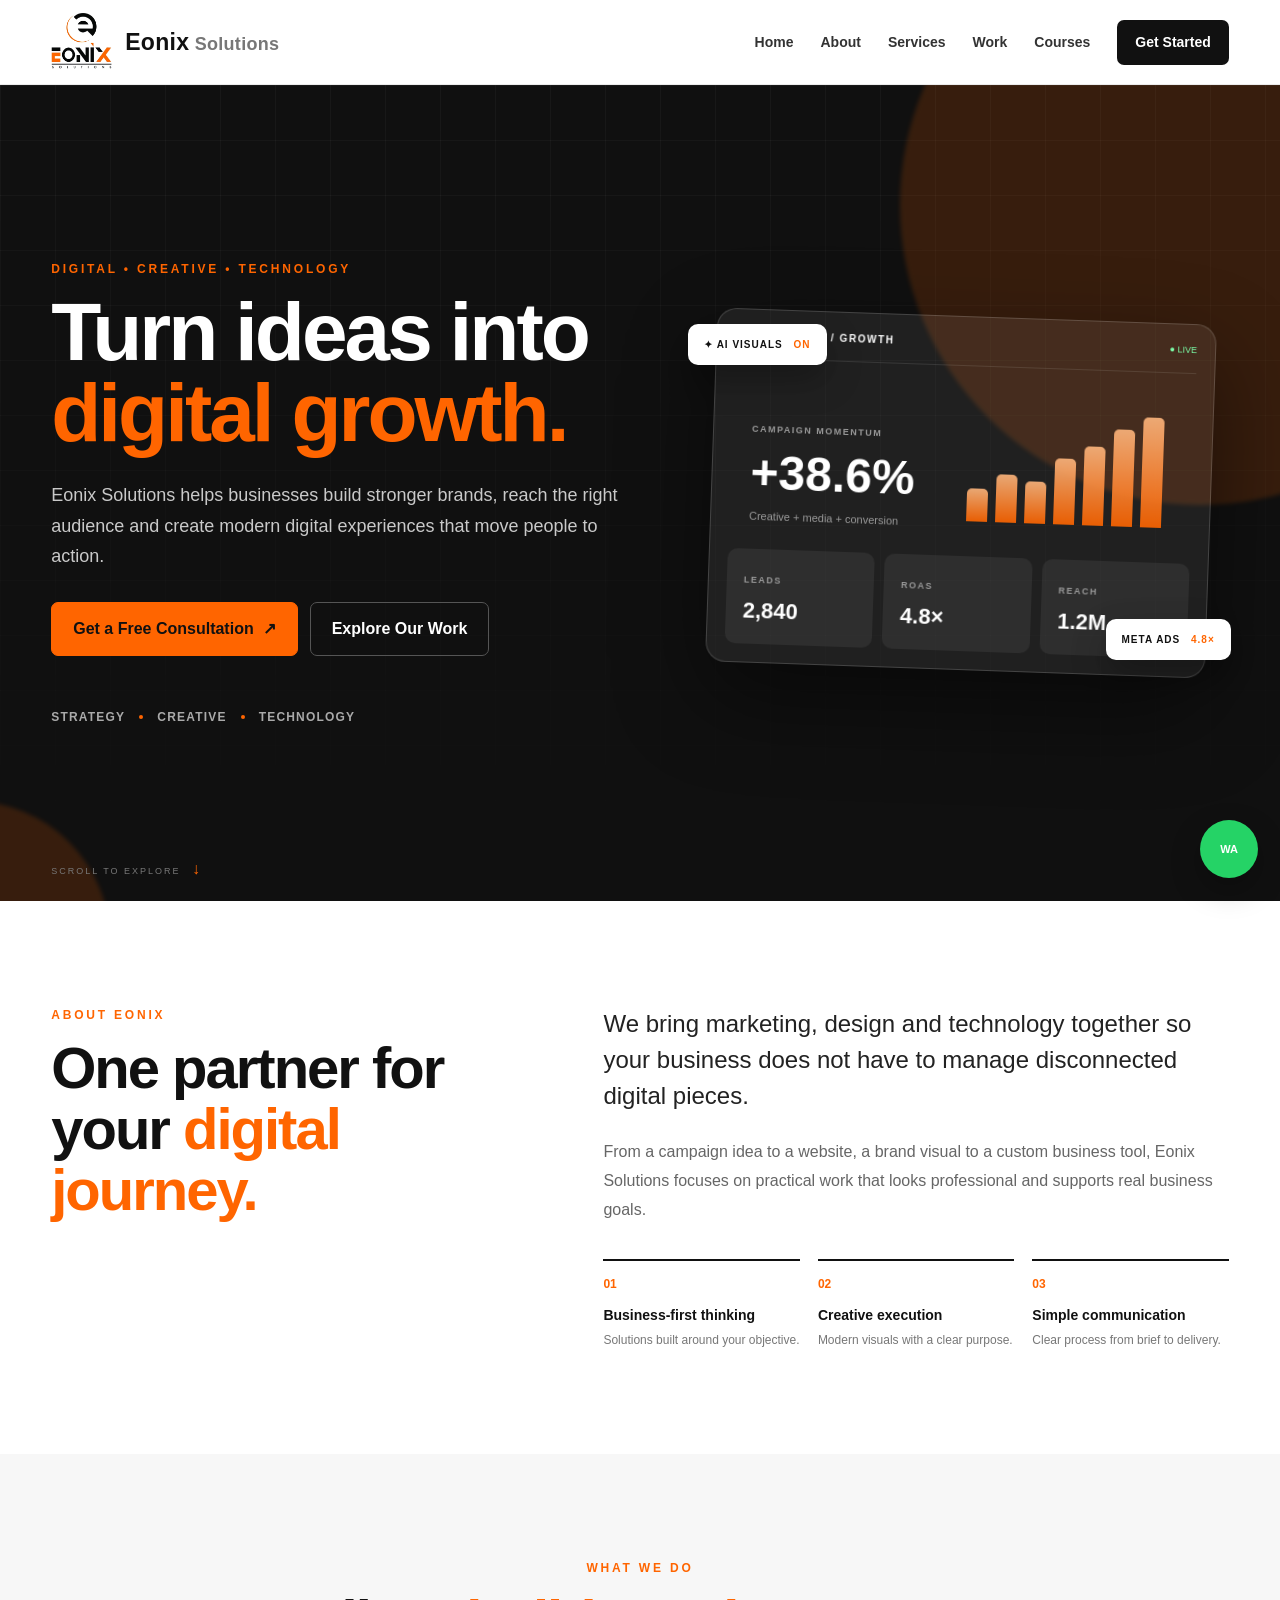
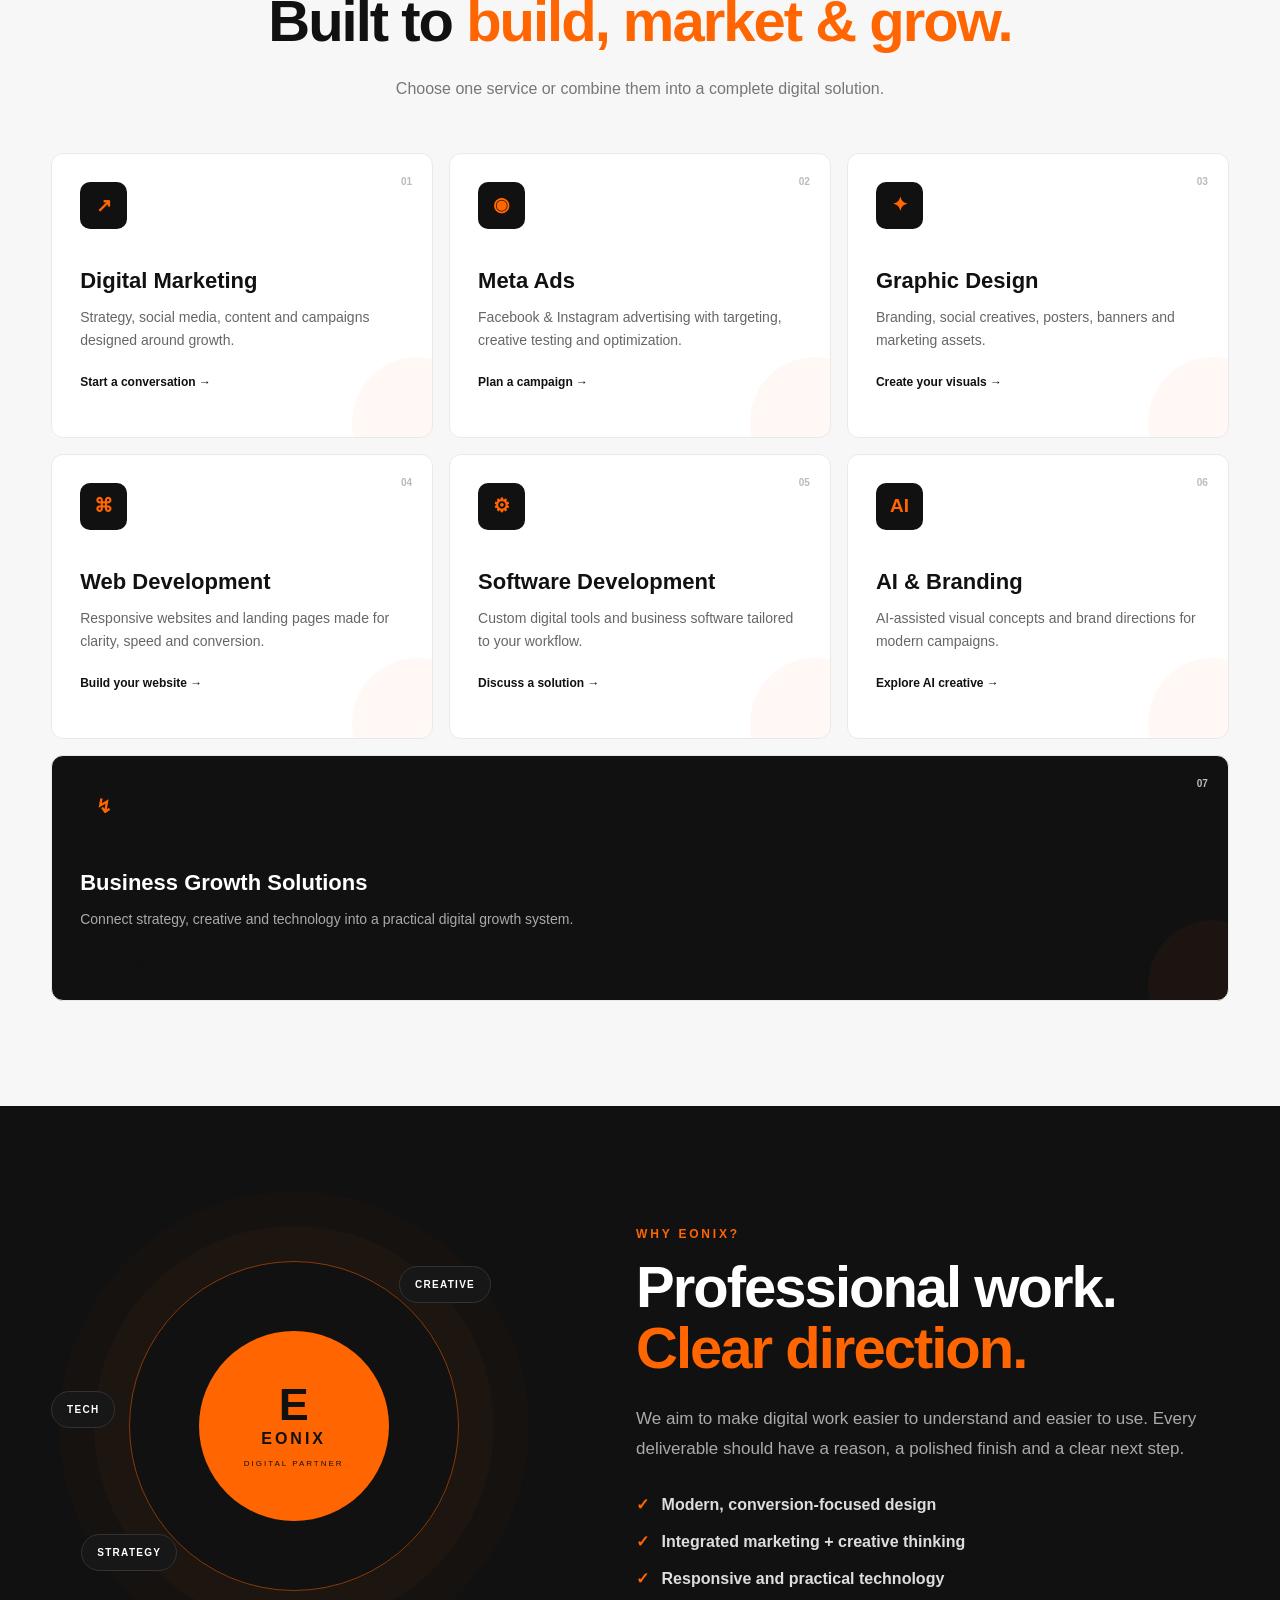
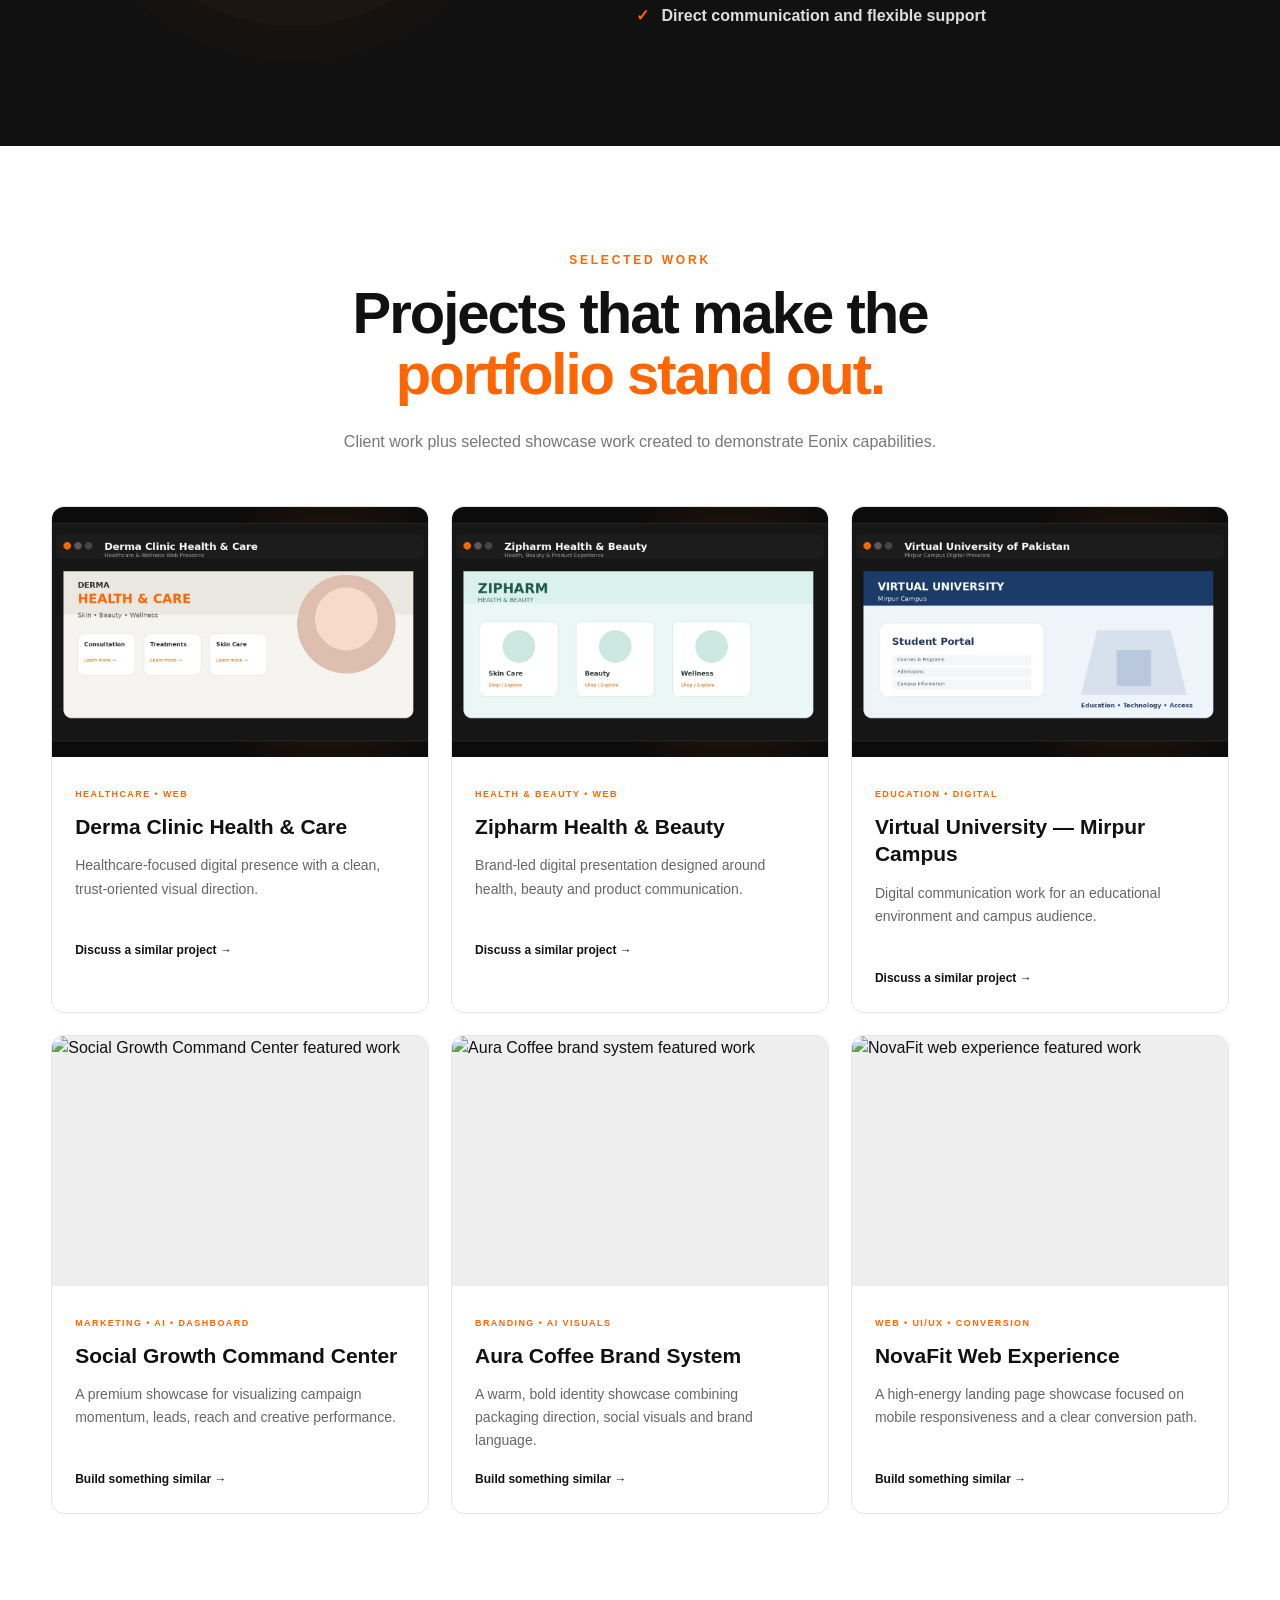
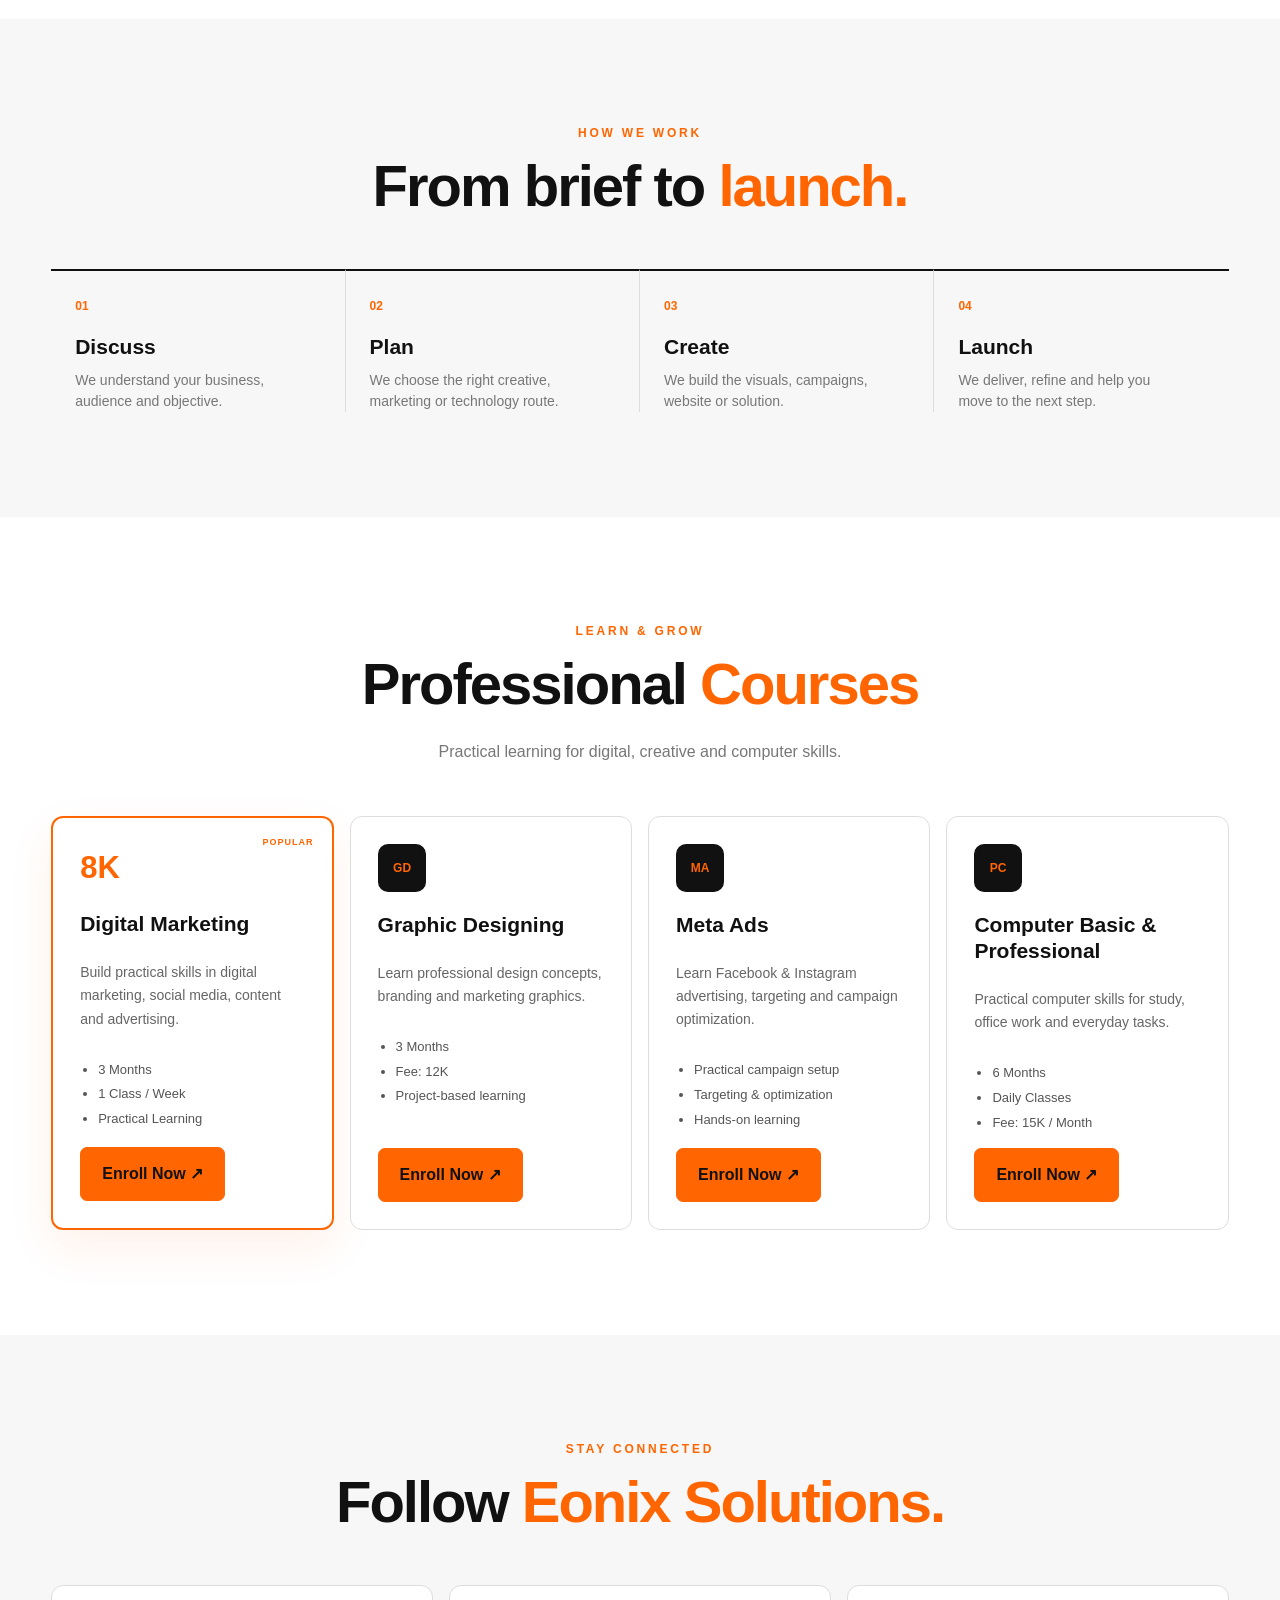
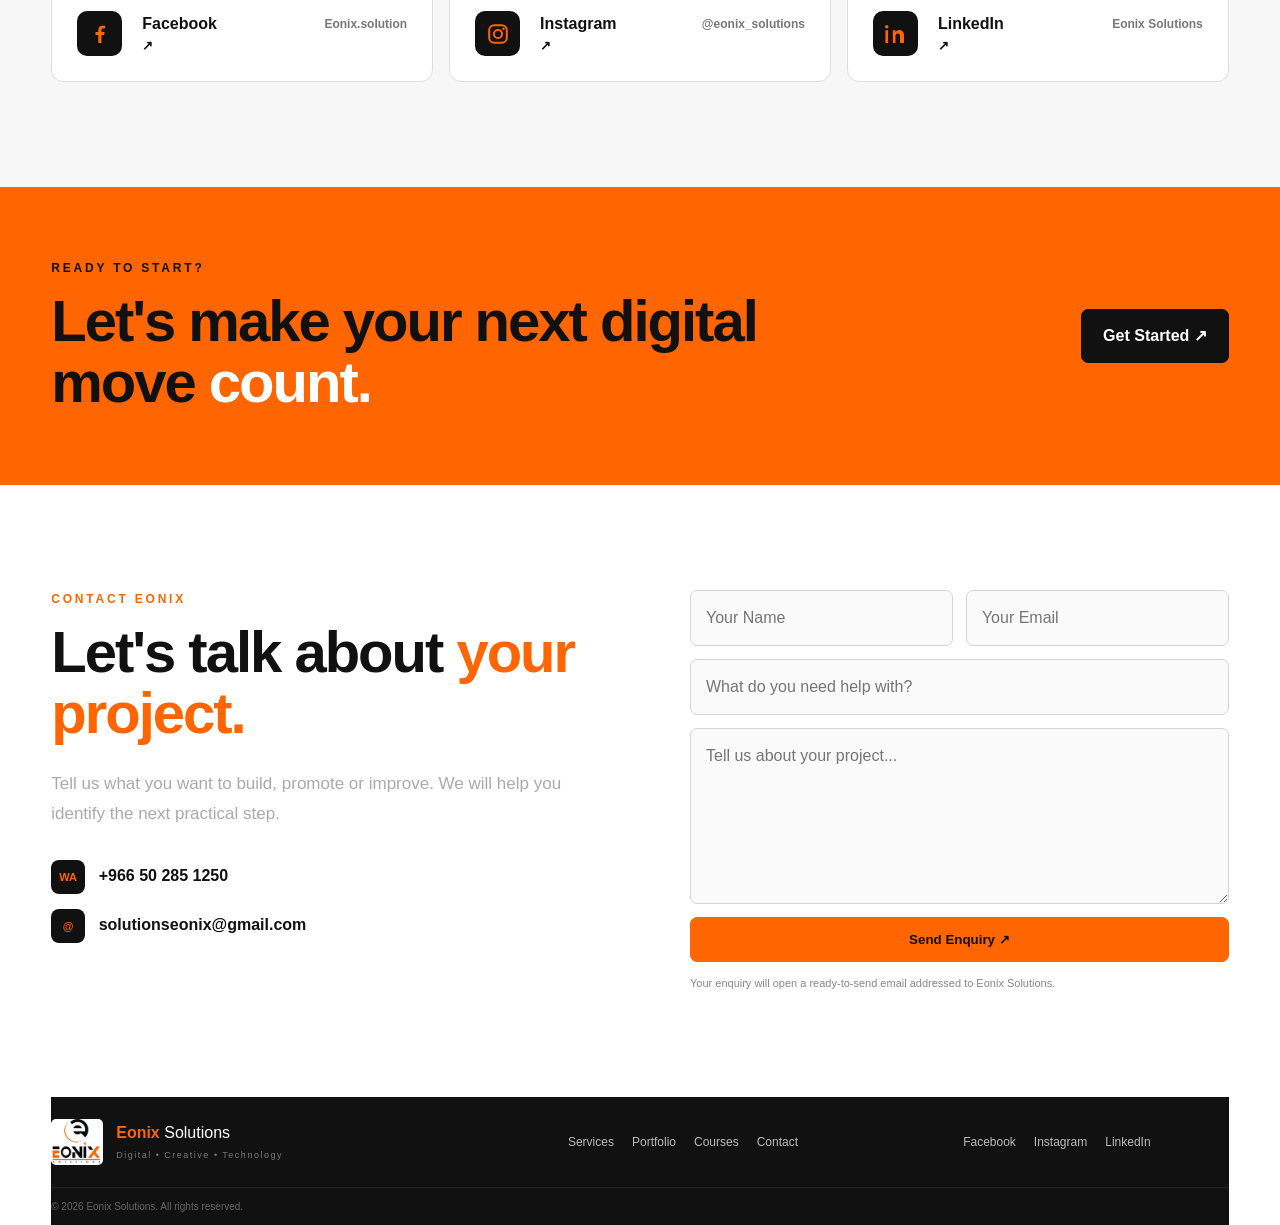
==== commit 8ec7bd7d: "Add files via upload" ====
--- a/index.html
+++ b/index.html
@@ -48,13 +48,13 @@
 
 <section class="section why"><div class="wrap why-grid"><div class="why-visual reveal"><div class="ring"></div><div class="why-core"><span>E</span><b>EONIX</b><small>DIGITAL PARTNER</small></div><div class="why-pill p1">CREATIVE</div><div class="why-pill p2">STRATEGY</div><div class="why-pill p3">TECH</div></div><div class="reveal"><p class="eyebrow">WHY EONIX?</p><h2>Professional work. <span>Clear direction.</span></h2><p class="body-text">We aim to make digital work easier to understand and easier to use. Every deliverable should have a reason, a polished finish and a clear next step.</p><div class="check-list"><div>✓ <span>Modern, conversion-focused design</span></div><div>✓ <span>Integrated marketing + creative thinking</span></div><div>✓ <span>Responsive and practical technology</span></div><div>✓ <span>Direct communication and flexible support</span></div></div></div></div></section>
 
-<section id="work" class="section work"><div class="wrap"><div class="heading reveal"><p class="eyebrow">SELECTED WORK</p><h2>Projects that make the <span>portfolio stand out.</span></h2><p>Client work plus clearly labelled concept projects created to showcase Eonix capabilities.</p></div><div class="project-grid">
+<section id="work" class="section work"><div class="wrap"><div class="heading reveal"><p class="eyebrow">SELECTED WORK</p><h2>Projects that make the <span>portfolio stand out.</span></h2><p>Client work plus selected showcase work created to demonstrate Eonix capabilities.</p></div><div class="project-grid">
 <article class="project-card reveal"><div class="project-media"><img src="./derma-clinic-final.jpg" alt="Derma Clinic Health and Care project preview"><span>CLIENT PROJECT</span></div><div class="project-body"><small>HEALTHCARE • WEB</small><h3>Derma Clinic Health & Care</h3><p>Healthcare-focused digital presence with a clean, trust-oriented visual direction.</p><a href="#contact">Discuss a similar project →</a></div></article>
 <article class="project-card reveal"><div class="project-media"><img src="./zipharm-final.jpg" alt="Zipharm Health and Beauty project preview"><span>CLIENT PROJECT</span></div><div class="project-body"><small>HEALTH & BEAUTY • WEB</small><h3>Zipharm Health & Beauty</h3><p>Brand-led digital presentation designed around health, beauty and product communication.</p><a href="#contact">Discuss a similar project →</a></div></article>
 <article class="project-card reveal"><div class="project-media"><img src="./vu-mirpur-final.jpg" alt="Virtual University of Pakistan Mirpur Campus project preview"><span>CLIENT PROJECT</span></div><div class="project-body"><small>EDUCATION • DIGITAL</small><h3>Virtual University — Mirpur Campus</h3><p>Digital communication work for an educational environment and campus audience.</p><a href="#contact">Discuss a similar project →</a></div></article>
-<article class="project-card reveal"><div class="project-media"><img src="./assets/social-growth.svg" alt="Social Growth Command Center concept project"><span>CONCEPT PROJECT</span></div><div class="project-body"><small>MARKETING • AI • DASHBOARD</small><h3>Social Growth Command Center</h3><p>A premium concept for visualizing campaign momentum, leads, reach and creative performance.</p><a href="#contact">Build something similar →</a></div></article>
-<article class="project-card reveal"><div class="project-media"><img src="./assets/aura-brand.svg" alt="Aura Coffee brand system concept project"><span>CONCEPT PROJECT</span></div><div class="project-body"><small>BRANDING • AI VISUALS</small><h3>Aura Coffee Brand System</h3><p>A warm, bold identity concept combining packaging direction, social visuals and brand language.</p><a href="#contact">Build something similar →</a></div></article>
-<article class="project-card reveal"><div class="project-media"><img src="./assets/novafit-web.svg" alt="NovaFit web experience concept project"><span>CONCEPT PROJECT</span></div><div class="project-body"><small>WEB • UI/UX • CONVERSION</small><h3>NovaFit Web Experience</h3><p>A high-energy landing page concept focused on mobile responsiveness and a clear conversion path.</p><a href="#contact">Build something similar →</a></div></article>
+<article class="project-card reveal"><div class="project-media"><img src="./assets/social-growth.png" alt="Social Growth Command Center featured work"></div><div class="project-body"><small>MARKETING • AI • DASHBOARD</small><h3>Social Growth Command Center</h3><p>A premium showcase for visualizing campaign momentum, leads, reach and creative performance.</p><a href="#contact">Build something similar →</a></div></article>
+<article class="project-card reveal"><div class="project-media"><img src="./assets/aura-brand.png" alt="Aura Coffee brand system featured work"></div><div class="project-body"><small>BRANDING • AI VISUALS</small><h3>Aura Coffee Brand System</h3><p>A warm, bold identity showcase combining packaging direction, social visuals and brand language.</p><a href="#contact">Build something similar →</a></div></article>
+<article class="project-card reveal"><div class="project-media"><img src="./assets/novafit-web.png" alt="NovaFit web experience featured work"></div><div class="project-body"><small>WEB • UI/UX • CONVERSION</small><h3>NovaFit Web Experience</h3><p>A high-energy landing page showcase focused on mobile responsiveness and a clear conversion path.</p><a href="#contact">Build something similar →</a></div></article>
 </div></div></section>
 
 <section class="section process"><div class="wrap"><div class="heading reveal"><p class="eyebrow">HOW WE WORK</p><h2>From brief to <span>launch.</span></h2></div><div class="process-grid"><div class="step reveal"><b>01</b><h3>Discuss</h3><p>We understand your business, audience and objective.</p></div><div class="step reveal"><b>02</b><h3>Plan</h3><p>We choose the right creative, marketing or technology route.</p></div><div class="step reveal"><b>03</b><h3>Create</h3><p>We build the visuals, campaigns, website or solution.</p></div><div class="step reveal"><b>04</b><h3>Launch</h3><p>We deliver, refine and help you move to the next step.</p></div></div></div></section>
@@ -66,7 +66,11 @@
 <article class="course reveal"><div class="course-mark">PC</div><h3>Computer Basic & Professional</h3><p>Practical computer skills for study, office work and everyday tasks.</p><ul><li>6 Months</li><li>Daily Classes</li><li>Fee: 15K / Month</li></ul><a class="btn" href="https://wa.me/966502851250?text=Hello%20Eonix%20Solutions%2C%20I%20want%20to%20enroll%20in%20the%20Computer%20Basic%20%26%20Professional%20Course." target="_blank" rel="noopener">Enroll Now ↗</a></article>
 </div></div></section>
 
-<section class="section social-section"><div class="wrap"><div class="heading reveal"><p class="eyebrow">STAY CONNECTED</p><h2>Follow <span>Eonix Solutions.</span></h2></div><div class="social-grid"><a href="https://www.facebook.com/Eonix.solution" target="_blank" rel="noopener" class="social reveal"><b>f</b><strong>Facebook</strong><span>Eonix.solution</span>↗</a><a href="https://www.instagram.com/eonix_solutions" target="_blank" rel="noopener" class="social reveal"><b>◎</b><strong>Instagram</strong><span>@eonix_solutions</span>↗</a><a href="https://www.linkedin.com/in/eonix-solutions-b15768432/" target="_blank" rel="noopener" class="social reveal"><b>in</b><strong>LinkedIn</strong><span>Eonix Solutions</span>↗</a></div></div></section>
+<section class="section social-section"><div class="wrap"><div class="heading reveal"><p class="eyebrow">STAY CONNECTED</p><h2>Follow <span>Eonix Solutions.</span></h2></div><div class="social-grid">
+<a href="https://www.facebook.com/Eonix.solution" target="_blank" rel="noopener" class="social"><b class="brand-icon facebook-icon" aria-hidden="true"><svg viewBox="0 0 24 24"><path d="M13.5 21v-8h2.7l.4-3h-3.1V8.1c0-.9.3-1.6 1.7-1.6h1.8V3.8c-.3 0-1.3-.1-2.5-.1-2.5 0-4.2 1.5-4.2 4.3V10H7.5v3h2.8v8h3.2z"/></svg></b><strong>Facebook</strong><span>Eonix.solution</span>↗</a>
+<a href="https://www.instagram.com/eonix_solutions" target="_blank" rel="noopener" class="social"><b class="brand-icon instagram-icon" aria-hidden="true"><svg viewBox="0 0 24 24"><rect x="3.2" y="3.2" width="17.6" height="17.6" rx="5" fill="none" stroke="currentColor" stroke-width="2"/><circle cx="12" cy="12" r="4.1" fill="none" stroke="currentColor" stroke-width="2"/><circle cx="17.5" cy="6.7" r="1.2" fill="currentColor"/></svg></b><strong>Instagram</strong><span>@eonix_solutions</span>↗</a>
+<a href="https://www.linkedin.com/in/eonix-solutions-b15768432/" target="_blank" rel="noopener" class="social"><b class="brand-icon linkedin-icon" aria-hidden="true"><svg viewBox="0 0 24 24"><path d="M5.1 8.2H2.4V21h2.7V8.2zM3.75 3A1.75 1.75 0 1 0 3.75 6.5 1.75 1.75 0 0 0 3.75 3zM21 13.7c0-3.8-2-5.6-4.7-5.6-2.2 0-3.2 1.2-3.8 2v-1.9H9.8V21h2.7v-6.3c0-1.7.3-3.3 2.4-3.3 2.1 0 2.1 2 2.1 3.4V21H21v-7.3z"/></svg></b><strong>LinkedIn</strong><span>Eonix Solutions</span>↗</a>
+</div></div></section>
 
 <section class="cta"><div class="wrap cta-in"><div><p class="eyebrow">READY TO START?</p><h2>Let's make your next digital move <span>count.</span></h2></div><a class="btn dark" href="#contact">Get Started ↗</a></div></section>
 
--- a/style.css
+++ b/style.css
@@ -1 +1 @@
-:root{--orange:#ff6500;--orange2:#ff8a3d;--ink:#111;--muted:#666;--line:#e9e9e9;--soft:#f7f7f7;--white:#fff}*{box-sizing:border-box}html{scroll-behavior:smooth;scroll-padding-top:86px}body{margin:0;font-family:Inter,Arial,Helvetica,sans-serif;color:var(--ink);background:#fff;line-height:1.5}a{color:inherit}.wrap{width:min(1180px,92%);margin:auto}.header{position:sticky;top:0;z-index:100;background:rgba(255,255,255,.94);backdrop-filter:blur(16px);border-bottom:1px solid rgba(0,0,0,.08)}.nav{min-height:84px;display:flex;align-items:center;justify-content:space-between}.brand{display:flex;align-items:center;gap:10px;text-decoration:none}.brand img{width:64px;height:62px;object-fit:contain}.brand span{font-size:18px;font-weight:800;letter-spacing:.3px}.brand b{font-size:23px}.brand em{font-style:normal;color:#777;font-weight:600}.links{display:flex;align-items:center;gap:27px}.links a{text-decoration:none;font-size:14px;font-weight:800;color:#333}.links a:hover{color:var(--orange)}.links .nav-cta{background:var(--ink);color:#fff;padding:12px 18px;border-radius:7px}.links .nav-cta:hover{background:var(--orange);color:#111}.menu{display:none;border:0;background:none;font-size:28px}.hero{min-height:calc(100vh - 84px);position:relative;overflow:hidden;background:#101010;color:#fff;display:flex;align-items:center}.hero-grid{position:absolute;inset:0;background-image:linear-gradient(rgba(255,255,255,.035) 1px,transparent 1px),linear-gradient(90deg,rgba(255,255,255,.035) 1px,transparent 1px);background-size:55px 55px;mask-image:linear-gradient(to bottom,black,transparent)}.orb{position:absolute;border-radius:50%;filter:blur(2px);background:var(--orange);opacity:.16}.orb-a{width:600px;height:600px;right:-220px;top:-180px}.orb-b{width:280px;height:280px;left:-170px;bottom:-180px}.hero-inner{position:relative;z-index:2;display:grid;grid-template-columns:1.05fr .95fr;gap:65px;align-items:center;padding:90px 0}.eyebrow{color:var(--orange);font-size:12px;letter-spacing:2.8px;font-weight:900;margin:0 0 14px}.hero h1{font-size:clamp(48px,7vw,82px);line-height:.98;letter-spacing:-3px;margin:0 0 27px;max-width:780px}.hero h1 span,h2 span{color:var(--orange)}.lead{max-width:650px;color:#c9c9c9;font-size:18px;line-height:1.7;margin:0 0 30px}.buttons{display:flex;gap:12px;flex-wrap:wrap}.btn{display:inline-flex;align-items:center;gap:9px;justify-content:center;border:1px solid var(--orange);background:var(--orange);color:#111;text-decoration:none;font-weight:900;padding:14px 21px;border-radius:7px;cursor:pointer;transition:.2s}.btn:hover{transform:translateY(-2px);box-shadow:0 12px 25px rgba(255,101,0,.2)}.btn.ghost{background:transparent;color:#fff;border-color:#555}.btn.ghost:hover{background:#fff;color:#111;border-color:#fff}.trust-row{display:flex;gap:14px;align-items:center;margin-top:52px;color:#aaa;font-size:12px;font-weight:800;text-transform:uppercase;letter-spacing:1.2px}.trust-row i{width:4px;height:4px;background:var(--orange);border-radius:50%}.hero-visual{position:relative;min-height:460px;display:flex;align-items:center;justify-content:center}.dashboard{width:min(520px,100%);background:rgba(255,255,255,.07);border:1px solid rgba(255,255,255,.16);border-radius:20px;padding:18px;box-shadow:0 35px 90px rgba(0,0,0,.45);backdrop-filter:blur(12px);transform:rotate(2deg)}.dash-top{display:flex;align-items:center;gap:6px;border-bottom:1px solid rgba(255,255,255,.1);padding-bottom:15px}.dot{width:8px;height:8px;background:#555;border-radius:50%}.dot.orange{background:var(--orange)}.dash-top b{font-size:10px;letter-spacing:1.6px;margin-left:10px}.live{margin-left:auto;font-size:9px;color:#7cffaa}.dash-main{padding:35px 20px 25px;display:grid;grid-template-columns:1fr 1.15fr;gap:20px;align-items:end}.dash-main small,.dash-cards small{color:#999;font-size:9px;letter-spacing:1.5px;font-weight:900}.dash-main strong{display:block;font-size:48px;color:#fff;line-height:1.1;margin:8px 0}.dash-main p{color:#999;font-size:11px;margin:0}.mini-chart{height:130px;display:flex;align-items:end;gap:8px;padding:10px}.mini-chart span{flex:1;background:linear-gradient(to top,var(--orange),#ffb77e);border-radius:5px 5px 0 0;opacity:.9}.dash-cards{display:grid;grid-template-columns:repeat(3,1fr);gap:10px}.dash-cards div{background:rgba(255,255,255,.06);padding:17px;border-radius:10px}.dash-cards strong{display:block;font-size:22px;margin-top:4px}.float-card{position:absolute;background:#fff;color:#111;padding:13px 16px;border-radius:10px;box-shadow:0 15px 35px rgba(0,0,0,.3);font-size:10px;font-weight:900;letter-spacing:1px}.float-card b{color:var(--orange);margin-left:7px}.fc-one{top:70px;left:0}.fc-two{right:-10px;bottom:75px}.scroll-cue{position:absolute;bottom:20px;left:4%;font-size:9px;letter-spacing:2px;color:#777}.scroll-cue span{color:var(--orange);font-size:16px;margin-left:7px}.section{padding:105px 0}.about{background:#fff}.about-grid{display:grid;grid-template-columns:.85fr 1.15fr;gap:90px}.section h2{font-size:clamp(38px,5vw,58px);line-height:1.05;letter-spacing:-2px;margin:0 0 25px}.about-copy{max-width:700px}.about-copy .large{font-size:24px;line-height:1.5;color:#222;margin-top:0}.about-copy>p:not(.large){color:#666;line-height:1.8}.about-points{display:grid;grid-template-columns:repeat(3,1fr);gap:18px;margin-top:35px}.about-points div{border-top:2px solid #111;padding-top:14px}.about-points b{display:block;color:var(--orange);font-size:12px;margin-bottom:12px}.about-points strong{display:block;font-size:14px}.about-points span{display:block;color:#777;font-size:12px;margin-top:5px}.services{background:#f7f7f7}.heading{text-align:center;max-width:760px;margin:0 auto 52px}.heading>p:last-child{color:#777;margin:0}.service-grid{display:grid;grid-template-columns:repeat(3,1fr);gap:16px}.service-card{position:relative;background:#fff;border:1px solid var(--line);padding:28px;border-radius:12px;min-height:285px;transition:.25s;overflow:hidden}.service-card:hover{transform:translateY(-7px);border-color:var(--orange);box-shadow:0 18px 45px rgba(0,0,0,.08)}.service-card:after{content:"";position:absolute;width:130px;height:130px;border-radius:50%;background:var(--orange);opacity:.045;right:-50px;bottom:-50px}.service-no{position:absolute;right:20px;top:20px;color:#bbb;font-size:10px;font-weight:900}.icon{width:47px;height:47px;border-radius:10px;background:#111;color:var(--orange);display:grid;place-items:center;font-weight:900;font-size:19px;margin-bottom:35px}.service-card h3{font-size:22px;margin:0 0 9px}.service-card p{color:#666;font-size:14px;line-height:1.65;margin:0 0 17px}.service-card a{font-size:12px;font-weight:900;color:#111;text-decoration:none}.service-card a:hover{color:var(--orange)}.service-card.wide{grid-column:span 3;background:#111;color:#fff;min-height:190px}.service-card.wide p{color:#aaa;max-width:650px}.why{background:#111;color:#fff}.why-grid{display:grid;grid-template-columns:.9fr 1.1fr;gap:100px;align-items:center}.why-visual{height:430px;position:relative;display:grid;place-items:center}.ring{position:absolute;width:330px;height:330px;border:1px solid rgba(255,101,0,.5);border-radius:50%;box-shadow:0 0 0 35px rgba(255,101,0,.03),0 0 0 70px rgba(255,101,0,.02)}.why-core{width:190px;height:190px;border-radius:50%;background:var(--orange);color:#111;display:flex;flex-direction:column;align-items:center;justify-content:center;position:relative;z-index:2}.why-core span{font-size:45px;font-weight:900;line-height:1}.why-core b{letter-spacing:3px;font-size:16px}.why-core small{font-size:8px;letter-spacing:2px;margin-top:7px}.why-pill{position:absolute;border:1px solid #333;background:#171717;padding:10px 15px;border-radius:30px;font-size:10px;font-weight:900;letter-spacing:1.3px}.p1{top:55px;right:45px}.p2{bottom:70px;left:30px}.p3{top:180px;left:0}.body-text{color:#aaa;font-size:17px;line-height:1.8;max-width:650px}.check-list{margin-top:28px;display:grid;gap:13px}.check-list div{color:var(--orange);font-weight:900}.check-list span{color:#ddd;font-weight:600;margin-left:8px}.work{background:#fff}.project-grid{display:grid;grid-template-columns:repeat(3,1fr);gap:22px}.project-card{background:#fff;border:1px solid #e4e4e4;border-radius:13px;overflow:hidden;transition:.25s}.project-card:hover{transform:translateY(-7px);box-shadow:0 20px 45px rgba(0,0,0,.09);border-color:#ddd}.project-media{height:245px;position:relative;overflow:hidden;background:#eee}.project-media img{width:100%;height:100%;object-fit:cover;display:block;transition:.45s}.project-card:hover .project-media img{transform:scale(1.045)}.project-media span{position:absolute;left:15px;top:15px;background:#111;color:#fff;padding:7px 9px;border-radius:5px;font-size:8px;font-weight:900;letter-spacing:1.2px}.project-body{padding:23px}.project-body small{color:var(--orange);font-size:9px;font-weight:900;letter-spacing:1.4px}.project-body h3{font-size:21px;line-height:1.3;margin:9px 0}.project-body p{color:#666;font-size:14px;line-height:1.65;min-height:69px}.project-body a{font-size:12px;font-weight:900;text-decoration:none}.project-body a:hover{color:var(--orange)}.process{background:#f7f7f7}.process-grid{display:grid;grid-template-columns:repeat(4,1fr);gap:0}.step{border-top:2px solid #111;padding:22px 24px 0;position:relative}.step:not(:last-child){border-right:1px solid #ddd}.step b{color:var(--orange);font-size:12px}.step h3{font-size:21px;margin:14px 0 7px}.step p{color:#777;font-size:14px;margin:0;max-width:220px}.courses{background:#fff}.course-grid{display:grid;grid-template-columns:repeat(4,1fr);gap:16px}.course{border:1px solid #ddd;border-radius:12px;padding:27px;background:#fff;display:flex;flex-direction:column;min-height:385px;position:relative}.course.featured{border:2px solid var(--orange);box-shadow:0 18px 45px rgba(255,101,0,.09)}.badge{position:absolute;right:18px;top:18px;color:var(--orange);font-size:9px;font-weight:900;letter-spacing:1px}.course-price{font-size:31px;font-weight:900;color:var(--orange);margin-bottom:20px}.course-mark{width:48px;height:48px;border-radius:10px;background:#111;color:var(--orange);display:grid;place-items:center;font-size:12px;font-weight:900;margin-bottom:20px}.course h3{font-size:21px;line-height:1.25;margin:0 0 10px}.course p{color:#666;font-size:14px;line-height:1.65}.course ul{padding-left:18px;color:#555;font-size:13px;line-height:1.9;flex:1}.course .btn{align-self:flex-start}.social-section{background:#f7f7f7}.social-grid{display:grid;grid-template-columns:repeat(3,1fr);gap:16px}.social{background:#fff;border:1px solid #ddd;border-radius:12px;padding:25px;text-decoration:none;display:grid;grid-template-columns:50px 1fr auto;grid-template-rows:auto auto;column-gap:15px;align-items:center;transition:.2s}.social:hover{border-color:var(--orange);transform:translateY(-4px)}.social b{grid-row:1/3;width:45px;height:45px;border-radius:10px;background:#111;color:var(--orange);display:grid;place-items:center;font-size:19px}.social strong{font-size:16px}.social span{font-size:12px;color:#777}.social{font-size:13px;font-weight:900}.cta{background:var(--orange);padding:72px 0}.cta-in{display:flex;align-items:center;justify-content:space-between;gap:30px}.cta .eyebrow{color:#111}.cta h2{font-size:clamp(34px,5vw,58px);line-height:1.05;letter-spacing:-2px;margin:0;max-width:800px}.cta h2 span{color:#fff}.btn.dark{background:#111;border-color:#111;color:#fff}.contact-section{background:#fff}.contact-grid{display:grid;grid-template-columns:1fr 1fr;gap:100px;align-items:start}.contact-links{display:flex;flex-direction:column;gap:15px;margin-top:30px}.contact-links a{text-decoration:none;font-weight:900}.contact-links span{display:inline-grid;place-items:center;width:34px;height:34px;background:#111;color:var(--orange);border-radius:8px;margin-right:9px;font-size:11px}.contact-links a:hover{color:var(--orange)}form{display:flex;flex-direction:column;gap:13px}form .form-row{display:grid;grid-template-columns:1fr 1fr;gap:13px}input,textarea{width:100%;font:inherit;border:1px solid #d5d5d5;border-radius:7px;padding:15px;outline:none;background:#fafafa}textarea{resize:vertical}input:focus,textarea:focus{border-color:var(--orange);box-shadow:0 0 0 3px rgba(255,101,0,.08);background:#fff}form small{font-size:11px;color:#888}.footer{background:#111;color:#fff;padding:35px 0;display:grid;grid-template-columns:1.3fr 1fr 1fr;gap:40px;align-items:center}.footer-brand{display:flex;gap:13px;align-items:center}.footer-brand img{width:58px;height:52px;background:#fff;border-radius:5px;object-fit:contain}.footer-brand b{color:var(--orange)}.footer-brand small{display:block;color:#777;font-size:9px;letter-spacing:1.5px;margin-top:4px}.footer-links,.footer-social{display:flex;gap:18px;flex-wrap:wrap;justify-content:center}.footer a{font-size:12px;color:#bbb;text-decoration:none}.footer a:hover{color:var(--orange)}.copyright{border-top:1px solid #252525;background:#111;color:#666;padding:17px 0;font-size:11px}.floating-wa{position:fixed;right:22px;bottom:22px;width:58px;height:58px;border-radius:50%;display:grid;place-items:center;background:#25d366;color:#fff;text-decoration:none;font-size:11px;font-weight:900;box-shadow:0 12px 30px rgba(0,0,0,.25);z-index:110}.reveal{animation:fadeUp .7s both}.reveal:nth-child(2){animation-delay:.08s}.reveal:nth-child(3){animation-delay:.16s}.reveal:nth-child(4){animation-delay:.24s}@keyframes fadeUp{from{opacity:0;transform:translateY(16px)}to{opacity:1;transform:none}}@media(max-width:1050px){.hero-inner{grid-template-columns:1fr}.hero-visual{display:none}.hero-copy{max-width:850px}.service-grid{grid-template-columns:repeat(2,1fr)}.service-card.wide{grid-column:span 2}.course-grid{grid-template-columns:repeat(2,1fr)}.project-grid{grid-template-columns:repeat(2,1fr)}.why-grid{gap:50px}.about-grid{gap:50px}}@media(max-width:760px){.nav{min-height:76px}.brand img{width:56px;height:54px}.brand b{font-size:20px}.brand span{font-size:16px}.menu{display:block;color:#111}.links{display:none;position:absolute;top:76px;left:0;right:0;padding:18px 4%;background:#fff;flex-direction:column;align-items:stretch;gap:0;border-bottom:1px solid #ddd;box-shadow:0 15px 30px rgba(0,0,0,.08)}.links.open{display:flex}.links a{padding:13px 0}.links .nav-cta{padding:12px 15px;text-align:center}.hero{min-height:calc(100vh - 76px)}.hero-inner{padding:75px 0}.hero h1{font-size:50px;letter-spacing:-2px}.lead{font-size:16px}.trust-row{margin-top:35px}.section{padding:75px 0}.about-grid,.why-grid,.contact-grid{grid-template-columns:1fr}.about-points{grid-template-columns:1fr}.service-grid,.project-grid,.course-grid,.social-grid{grid-template-columns:1fr}.service-card.wide{grid-column:auto}.why-visual{height:350px}.process-grid{grid-template-columns:1fr 1fr}.step{border-right:0!important;border-bottom:1px solid #ddd;padding-bottom:25px}.cta-in{align-items:flex-start;flex-direction:column}.footer{grid-template-columns:1fr}.footer-links,.footer-social{justify-content:flex-start}form .form-row{grid-template-columns:1fr}.project-body p{min-height:auto}.floating-wa{right:16px;bottom:16px}.scroll-cue{display:none}}
+:root{--orange:#ff6500;--orange2:#ff8a3d;--ink:#111;--muted:#666;--line:#e9e9e9;--soft:#f7f7f7;--white:#fff}*{box-sizing:border-box}html{scroll-behavior:smooth;scroll-padding-top:86px}body{margin:0;font-family:Inter,Arial,Helvetica,sans-serif;color:var(--ink);background:#fff;line-height:1.5}a{color:inherit}.wrap{width:min(1180px,92%);margin:auto}.header{position:sticky;top:0;z-index:100;background:rgba(255,255,255,.94);backdrop-filter:blur(16px);border-bottom:1px solid rgba(0,0,0,.08)}.nav{min-height:84px;display:flex;align-items:center;justify-content:space-between}.brand{display:flex;align-items:center;gap:10px;text-decoration:none}.brand img{width:64px;height:62px;object-fit:contain}.brand span{font-size:18px;font-weight:800;letter-spacing:.3px}.brand b{font-size:23px}.brand em{font-style:normal;color:#777;font-weight:600}.links{display:flex;align-items:center;gap:27px}.links a{text-decoration:none;font-size:14px;font-weight:800;color:#333}.links a:hover{color:var(--orange)}.links .nav-cta{background:var(--ink);color:#fff;padding:12px 18px;border-radius:7px}.links .nav-cta:hover{background:var(--orange);color:#111}.menu{display:none;border:0;background:none;font-size:28px}.hero{min-height:calc(100vh - 84px);position:relative;overflow:hidden;background:#101010;color:#fff;display:flex;align-items:center}.hero-grid{position:absolute;inset:0;background-image:linear-gradient(rgba(255,255,255,.035) 1px,transparent 1px),linear-gradient(90deg,rgba(255,255,255,.035) 1px,transparent 1px);background-size:55px 55px;mask-image:linear-gradient(to bottom,black,transparent)}.orb{position:absolute;border-radius:50%;filter:blur(2px);background:var(--orange);opacity:.16}.orb-a{width:600px;height:600px;right:-220px;top:-180px}.orb-b{width:280px;height:280px;left:-170px;bottom:-180px}.hero-inner{position:relative;z-index:2;display:grid;grid-template-columns:minmax(0,1.05fr) minmax(0,.95fr);gap:48px;align-items:center;padding:76px 0}.eyebrow{color:var(--orange);font-size:12px;letter-spacing:2.8px;font-weight:900;margin:0 0 14px}.hero h1{font-size:clamp(48px,7vw,82px);line-height:.98;letter-spacing:-3px;margin:0 0 27px;max-width:780px}.hero h1 span,h2 span{color:var(--orange)}.lead{max-width:650px;color:#c9c9c9;font-size:18px;line-height:1.7;margin:0 0 30px}.buttons{display:flex;gap:12px;flex-wrap:wrap}.btn{display:inline-flex;align-items:center;gap:9px;justify-content:center;border:1px solid var(--orange);background:var(--orange);color:#111;text-decoration:none;font-weight:900;padding:14px 21px;border-radius:7px;cursor:pointer;transition:.2s}.btn:hover{transform:translateY(-2px);box-shadow:0 12px 25px rgba(255,101,0,.2)}.btn.ghost{background:transparent;color:#fff;border-color:#555}.btn.ghost:hover{background:#fff;color:#111;border-color:#fff}.trust-row{display:flex;gap:14px;align-items:center;margin-top:52px;color:#aaa;font-size:12px;font-weight:800;text-transform:uppercase;letter-spacing:1.2px}.trust-row i{width:4px;height:4px;background:var(--orange);border-radius:50%}.hero-visual{position:relative;min-height:430px;display:flex;align-items:center;justify-content:center;min-width:0;padding:18px 4px}.dashboard{width:min(500px,100%);max-width:100%;background:rgba(255,255,255,.07);border:1px solid rgba(255,255,255,.16);border-radius:20px;padding:18px;box-shadow:0 35px 90px rgba(0,0,0,.45);backdrop-filter:blur(12px);transform:rotate(2deg)}.dash-top{display:flex;align-items:center;gap:6px;border-bottom:1px solid rgba(255,255,255,.1);padding-bottom:15px}.dot{width:8px;height:8px;background:#555;border-radius:50%}.dot.orange{background:var(--orange)}.dash-top b{font-size:10px;letter-spacing:1.6px;margin-left:10px}.live{margin-left:auto;font-size:9px;color:#7cffaa}.dash-main{padding:35px 20px 25px;display:grid;grid-template-columns:1fr 1.15fr;gap:20px;align-items:end}.dash-main small,.dash-cards small{color:#999;font-size:9px;letter-spacing:1.5px;font-weight:900}.dash-main strong{display:block;font-size:48px;color:#fff;line-height:1.1;margin:8px 0}.dash-main p{color:#999;font-size:11px;margin:0}.mini-chart{height:130px;display:flex;align-items:end;gap:8px;padding:10px}.mini-chart span{flex:1;background:linear-gradient(to top,var(--orange),#ffb77e);border-radius:5px 5px 0 0;opacity:.9}.dash-cards{display:grid;grid-template-columns:repeat(3,1fr);gap:10px}.dash-cards div{background:rgba(255,255,255,.06);padding:17px;border-radius:10px}.dash-cards strong{display:block;font-size:22px;margin-top:4px}.float-card{position:absolute;background:#fff;color:#111;padding:13px 16px;border-radius:10px;box-shadow:0 15px 35px rgba(0,0,0,.3);font-size:10px;font-weight:900;letter-spacing:1px}.float-card b{color:var(--orange);margin-left:7px}.fc-one{top:46px;left:-4px}.fc-two{right:-2px;bottom:48px}.scroll-cue{position:absolute;bottom:20px;left:4%;font-size:9px;letter-spacing:2px;color:#777}.scroll-cue span{color:var(--orange);font-size:16px;margin-left:7px}.section{padding:105px 0}.about{background:#fff}.about-grid{display:grid;grid-template-columns:.85fr 1.15fr;gap:90px}.section h2{font-size:clamp(38px,5vw,58px);line-height:1.05;letter-spacing:-2px;margin:0 0 25px}.about-copy{max-width:700px}.about-copy .large{font-size:24px;line-height:1.5;color:#222;margin-top:0}.about-copy>p:not(.large){color:#666;line-height:1.8}.about-points{display:grid;grid-template-columns:repeat(3,1fr);gap:18px;margin-top:35px}.about-points div{border-top:2px solid #111;padding-top:14px}.about-points b{display:block;color:var(--orange);font-size:12px;margin-bottom:12px}.about-points strong{display:block;font-size:14px}.about-points span{display:block;color:#777;font-size:12px;margin-top:5px}.services{background:#f7f7f7}.heading{text-align:center;max-width:760px;margin:0 auto 52px}.heading>p:last-child{color:#777;margin:0}.service-grid{display:grid;grid-template-columns:repeat(3,1fr);gap:16px}.service-card{position:relative;background:#fff;border:1px solid var(--line);padding:28px;border-radius:12px;min-height:285px;transition:.25s;overflow:hidden}.service-card:hover{transform:translateY(-7px);border-color:var(--orange);box-shadow:0 18px 45px rgba(0,0,0,.08)}.service-card:after{content:"";position:absolute;width:130px;height:130px;border-radius:50%;background:var(--orange);opacity:.045;right:-50px;bottom:-50px}.service-no{position:absolute;right:20px;top:20px;color:#bbb;font-size:10px;font-weight:900}.icon{width:47px;height:47px;border-radius:10px;background:#111;color:var(--orange);display:grid;place-items:center;font-weight:900;font-size:19px;margin-bottom:35px}.service-card h3{font-size:22px;margin:0 0 9px}.service-card p{color:#666;font-size:14px;line-height:1.65;margin:0 0 17px}.service-card a{font-size:12px;font-weight:900;color:#111;text-decoration:none}.service-card a:hover{color:var(--orange)}.service-card.wide{grid-column:span 3;background:#111;color:#fff;min-height:190px}.service-card.wide p{color:#aaa;max-width:650px}.why{background:#111;color:#fff}.why-grid{display:grid;grid-template-columns:.9fr 1.1fr;gap:100px;align-items:center}.why-visual{height:430px;position:relative;display:grid;place-items:center}.ring{position:absolute;width:330px;height:330px;border:1px solid rgba(255,101,0,.5);border-radius:50%;box-shadow:0 0 0 35px rgba(255,101,0,.03),0 0 0 70px rgba(255,101,0,.02)}.why-core{width:190px;height:190px;border-radius:50%;background:var(--orange);color:#111;display:flex;flex-direction:column;align-items:center;justify-content:center;position:relative;z-index:2}.why-core span{font-size:45px;font-weight:900;line-height:1}.why-core b{letter-spacing:3px;font-size:16px}.why-core small{font-size:8px;letter-spacing:2px;margin-top:7px}.why-pill{position:absolute;border:1px solid #333;background:#171717;padding:10px 15px;border-radius:30px;font-size:10px;font-weight:900;letter-spacing:1.3px}.p1{top:55px;right:45px}.p2{bottom:70px;left:30px}.p3{top:180px;left:0}.body-text{color:#aaa;font-size:17px;line-height:1.8;max-width:650px}.check-list{margin-top:28px;display:grid;gap:13px}.check-list div{color:var(--orange);font-weight:900}.check-list span{color:#ddd;font-weight:600;margin-left:8px}.work{background:#fff}.project-grid{display:grid;grid-template-columns:repeat(3,1fr);gap:22px}.project-card{background:#fff;border:1px solid #e4e4e4;border-radius:13px;overflow:hidden;transition:.25s}.project-card:hover{transform:translateY(-7px);box-shadow:0 20px 45px rgba(0,0,0,.09);border-color:#ddd}.project-media{height:250px;position:relative;overflow:hidden;background:#eee}.project-media img{width:100%;height:100%;object-fit:cover;display:block;transition:.45s}.project-card:hover .project-media img{transform:scale(1.045)}.project-media span{display:none}.project-body{padding:23px}.project-body small{color:var(--orange);font-size:9px;font-weight:900;letter-spacing:1.4px}.project-body h3{font-size:21px;line-height:1.3;margin:9px 0}.project-body p{color:#666;font-size:14px;line-height:1.65;min-height:69px}.project-body a{font-size:12px;font-weight:900;text-decoration:none}.project-body a:hover{color:var(--orange)}.process{background:#f7f7f7}.process-grid{display:grid;grid-template-columns:repeat(4,1fr);gap:0}.step{border-top:2px solid #111;padding:22px 24px 0;position:relative}.step:not(:last-child){border-right:1px solid #ddd}.step b{color:var(--orange);font-size:12px}.step h3{font-size:21px;margin:14px 0 7px}.step p{color:#777;font-size:14px;margin:0;max-width:220px}.courses{background:#fff}.course-grid{display:grid;grid-template-columns:repeat(4,1fr);gap:16px}.course{border:1px solid #ddd;border-radius:12px;padding:27px;background:#fff;display:flex;flex-direction:column;min-height:385px;position:relative}.course.featured{border:2px solid var(--orange);box-shadow:0 18px 45px rgba(255,101,0,.09)}.badge{position:absolute;right:18px;top:18px;color:var(--orange);font-size:9px;font-weight:900;letter-spacing:1px}.course-price{font-size:31px;font-weight:900;color:var(--orange);margin-bottom:20px}.course-mark{width:48px;height:48px;border-radius:10px;background:#111;color:var(--orange);display:grid;place-items:center;font-size:12px;font-weight:900;margin-bottom:20px}.course h3{font-size:21px;line-height:1.25;margin:0 0 10px}.course p{color:#666;font-size:14px;line-height:1.65}.course ul{padding-left:18px;color:#555;font-size:13px;line-height:1.9;flex:1}.course .btn{align-self:flex-start}.social-section{background:#f7f7f7}.social-grid{display:grid;grid-template-columns:repeat(3,1fr);gap:16px}.social{background:#fff;border:1px solid #ddd;border-radius:12px;padding:25px;text-decoration:none;display:grid;grid-template-columns:50px 1fr auto;grid-template-rows:auto auto;column-gap:15px;align-items:center;transition:.2s}.social:hover{border-color:var(--orange);transform:translateY(-4px)}.social b{grid-row:1/3;width:45px;height:45px;border-radius:10px;background:#111;color:var(--orange);display:grid;place-items:center;font-size:19px}.brand-icon svg{width:24px;height:24px;display:block}.facebook-icon svg path,.linkedin-icon svg path{fill:currentColor}.instagram-icon svg rect,.instagram-icon svg circle:first-of-type{fill:none;stroke:currentColor}.instagram-icon svg circle:last-of-type{fill:currentColor}.social strong{font-size:16px}.social span{font-size:12px;color:#777}.social{font-size:13px;font-weight:900}.cta{background:var(--orange);padding:72px 0}.cta-in{display:flex;align-items:center;justify-content:space-between;gap:30px}.cta .eyebrow{color:#111}.cta h2{font-size:clamp(34px,5vw,58px);line-height:1.05;letter-spacing:-2px;margin:0;max-width:800px}.cta h2 span{color:#fff}.btn.dark{background:#111;border-color:#111;color:#fff}.contact-section{background:#fff}.contact-grid{display:grid;grid-template-columns:1fr 1fr;gap:100px;align-items:start}.contact-links{display:flex;flex-direction:column;gap:15px;margin-top:30px}.contact-links a{text-decoration:none;font-weight:900}.contact-links span{display:inline-grid;place-items:center;width:34px;height:34px;background:#111;color:var(--orange);border-radius:8px;margin-right:9px;font-size:11px}.contact-links a:hover{color:var(--orange)}form{display:flex;flex-direction:column;gap:13px}form .form-row{display:grid;grid-template-columns:1fr 1fr;gap:13px}input,textarea{width:100%;font:inherit;border:1px solid #d5d5d5;border-radius:7px;padding:15px;outline:none;background:#fafafa}textarea{resize:vertical}input:focus,textarea:focus{border-color:var(--orange);box-shadow:0 0 0 3px rgba(255,101,0,.08);background:#fff}form small{font-size:11px;color:#888}.footer{background:#111;color:#fff;padding:22px 0;display:grid;grid-template-columns:1.25fr 1fr 1fr;gap:30px;align-items:center}.footer-brand{display:flex;gap:13px;align-items:center}.footer-brand img{width:52px;height:46px;background:#fff;border-radius:5px;object-fit:contain}.footer-brand b{color:var(--orange)}.footer-brand small{display:block;color:#777;font-size:9px;letter-spacing:1.5px;margin-top:4px}.footer-links,.footer-social{display:flex;gap:18px;flex-wrap:wrap;justify-content:center}.footer a{font-size:12px;color:#bbb;text-decoration:none}.footer a:hover{color:var(--orange)}.copyright{border-top:1px solid #252525;background:#111;color:#666;padding:11px 0;font-size:10px}.floating-wa{position:fixed;right:22px;bottom:22px;width:58px;height:58px;border-radius:50%;display:grid;place-items:center;background:#25d366;color:#fff;text-decoration:none;font-size:11px;font-weight:900;box-shadow:0 12px 30px rgba(0,0,0,.25);z-index:110}.reveal{animation:fadeUp .7s both}.reveal:nth-child(2){animation-delay:.08s}.reveal:nth-child(3){animation-delay:.16s}.reveal:nth-child(4){animation-delay:.24s}@keyframes fadeUp{from{opacity:0;transform:translateY(16px)}to{opacity:1;transform:none}}@media(max-width:1050px){.hero-inner{grid-template-columns:1fr}.hero-visual{min-height:330px;padding:10px 0}.dashboard{transform:none}.fc-one{left:2px;top:12px}.fc-two{right:2px;bottom:15px}.hero-copy{max-width:850px}.service-grid{grid-template-columns:repeat(2,1fr)}.service-card.wide{grid-column:span 2}.course-grid{grid-template-columns:repeat(2,1fr)}.project-grid{grid-template-columns:repeat(2,1fr)}.why-grid{gap:50px}.about-grid{gap:50px}}@media(max-width:760px){.nav{min-height:76px}.brand img{width:56px;height:54px}.brand b{font-size:20px}.brand span{font-size:16px}.menu{display:block;color:#111}.links{display:none;position:absolute;top:76px;left:0;right:0;padding:18px 4%;background:#fff;flex-direction:column;align-items:stretch;gap:0;border-bottom:1px solid #ddd;box-shadow:0 15px 30px rgba(0,0,0,.08)}.links.open{display:flex}.links a{padding:13px 0}.links .nav-cta{padding:12px 15px;text-align:center}.hero{min-height:calc(100vh - 76px)}.hero-inner{padding:75px 0}.hero h1{font-size:50px;letter-spacing:-2px}.lead{font-size:16px}.trust-row{margin-top:35px}.section{padding:75px 0}.about-grid,.why-grid,.contact-grid{grid-template-columns:1fr}.about-points{grid-template-columns:1fr}.service-grid,.project-grid,.course-grid,.social-grid{grid-template-columns:1fr}.service-card.wide{grid-column:auto}.why-visual{height:350px}.process-grid{grid-template-columns:1fr 1fr}.step{border-right:0!important;border-bottom:1px solid #ddd;padding-bottom:25px}.cta-in{align-items:flex-start;flex-direction:column}.footer{grid-template-columns:1fr}.footer-links,.footer-social{justify-content:flex-start}form .form-row{grid-template-columns:1fr}.project-body p{min-height:auto}.floating-wa{right:16px;bottom:16px}.scroll-cue{display:none}}
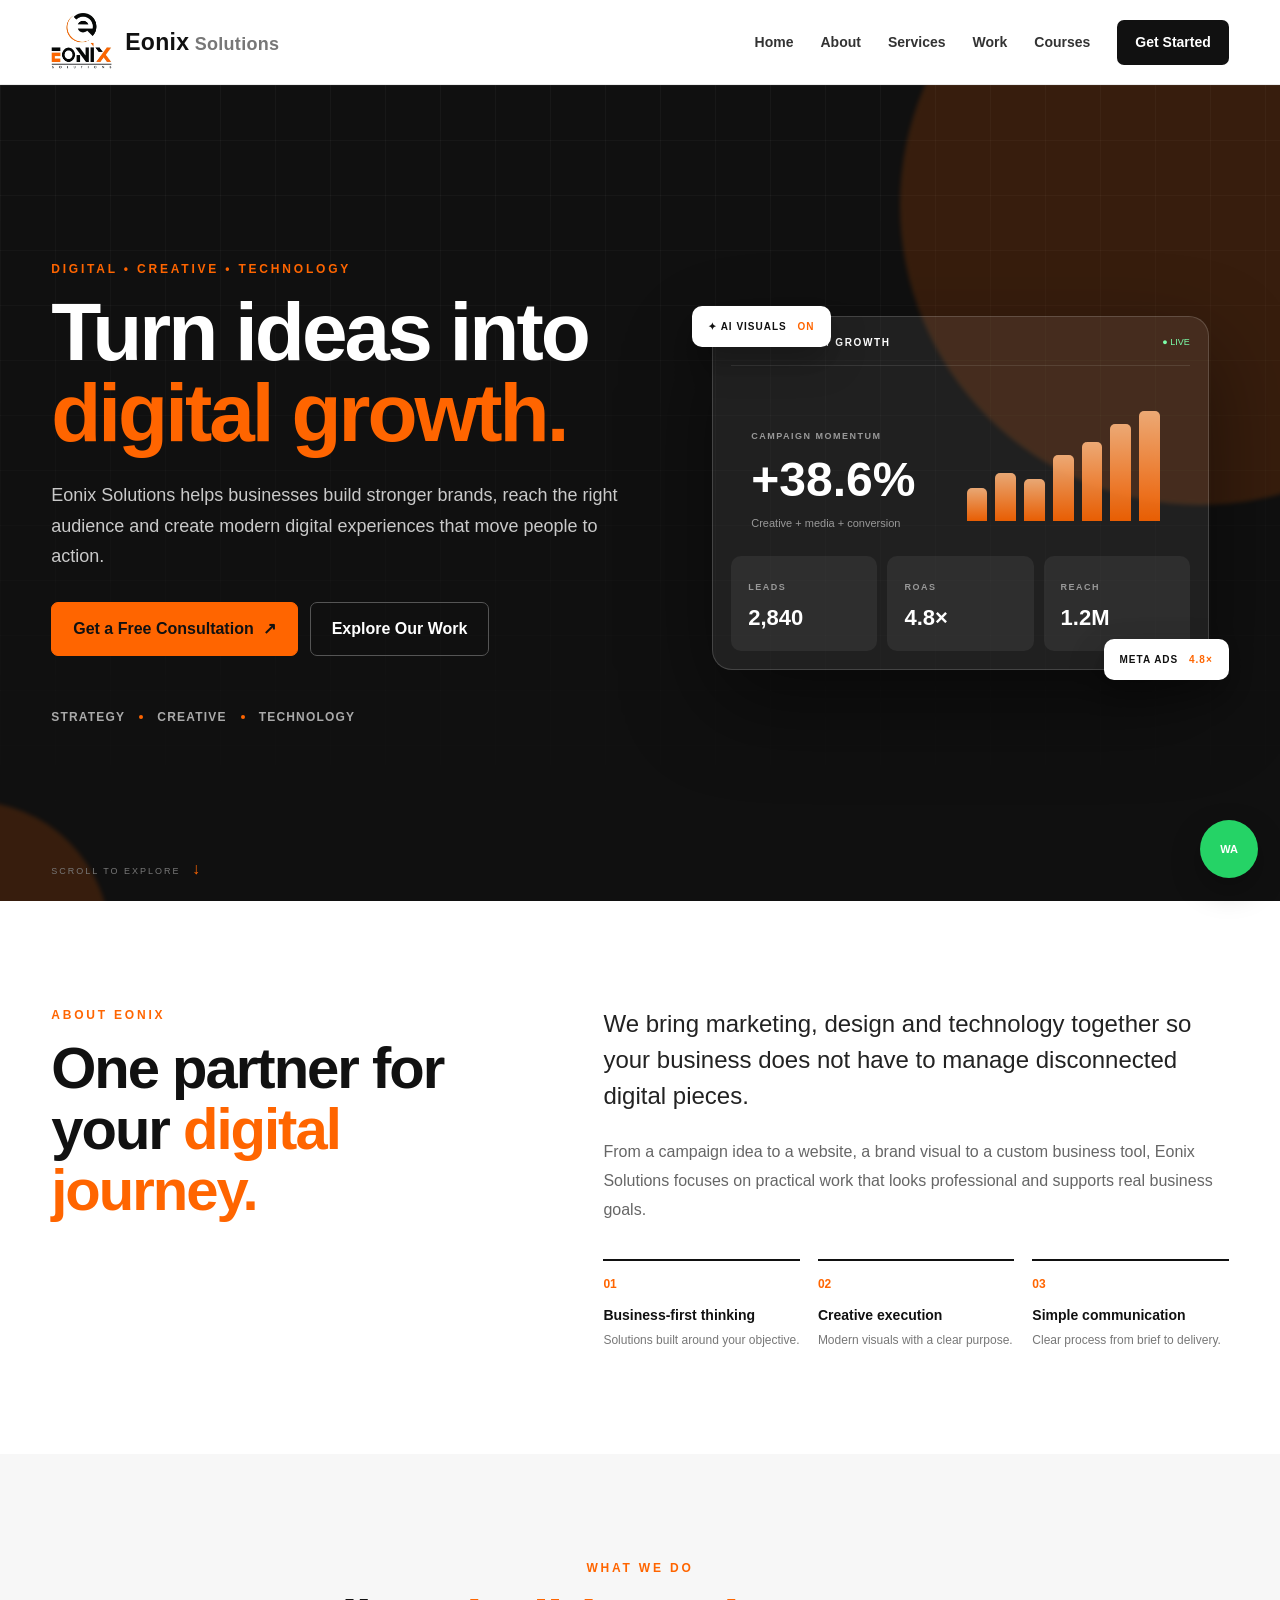
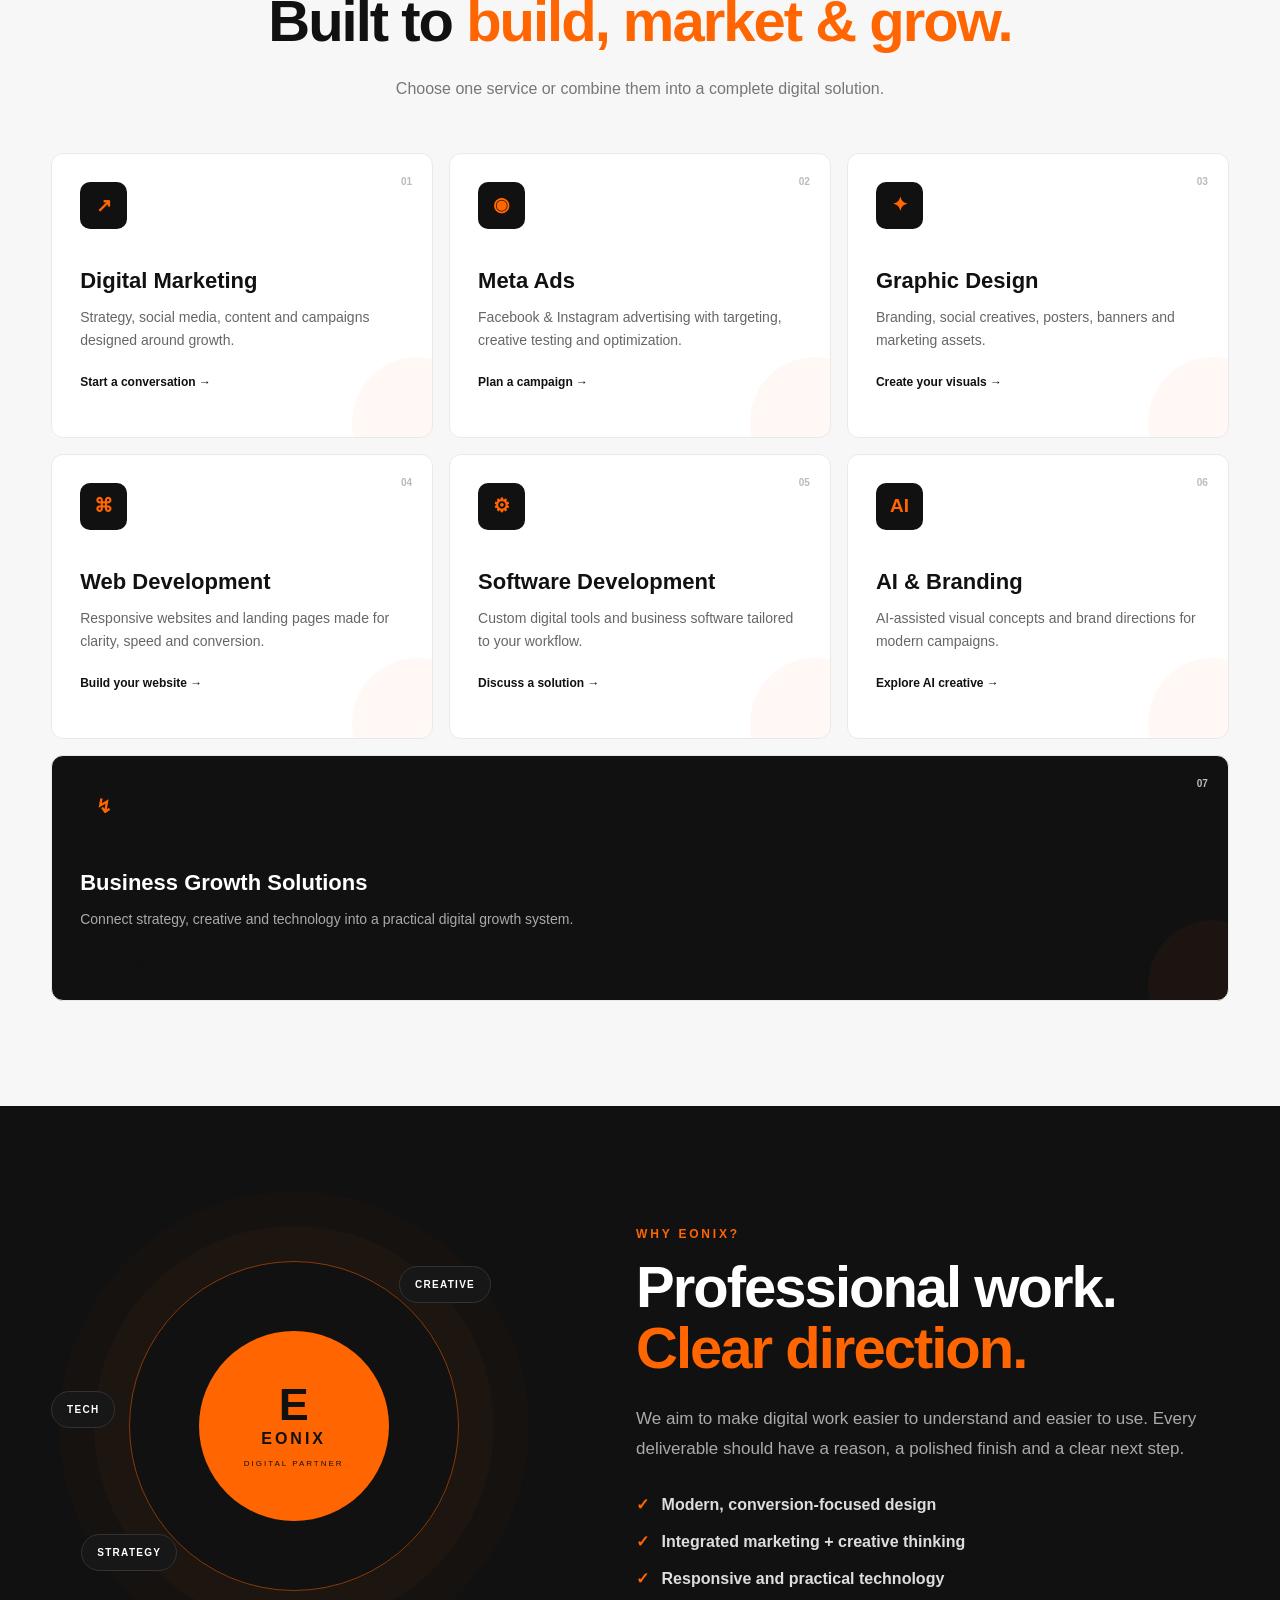
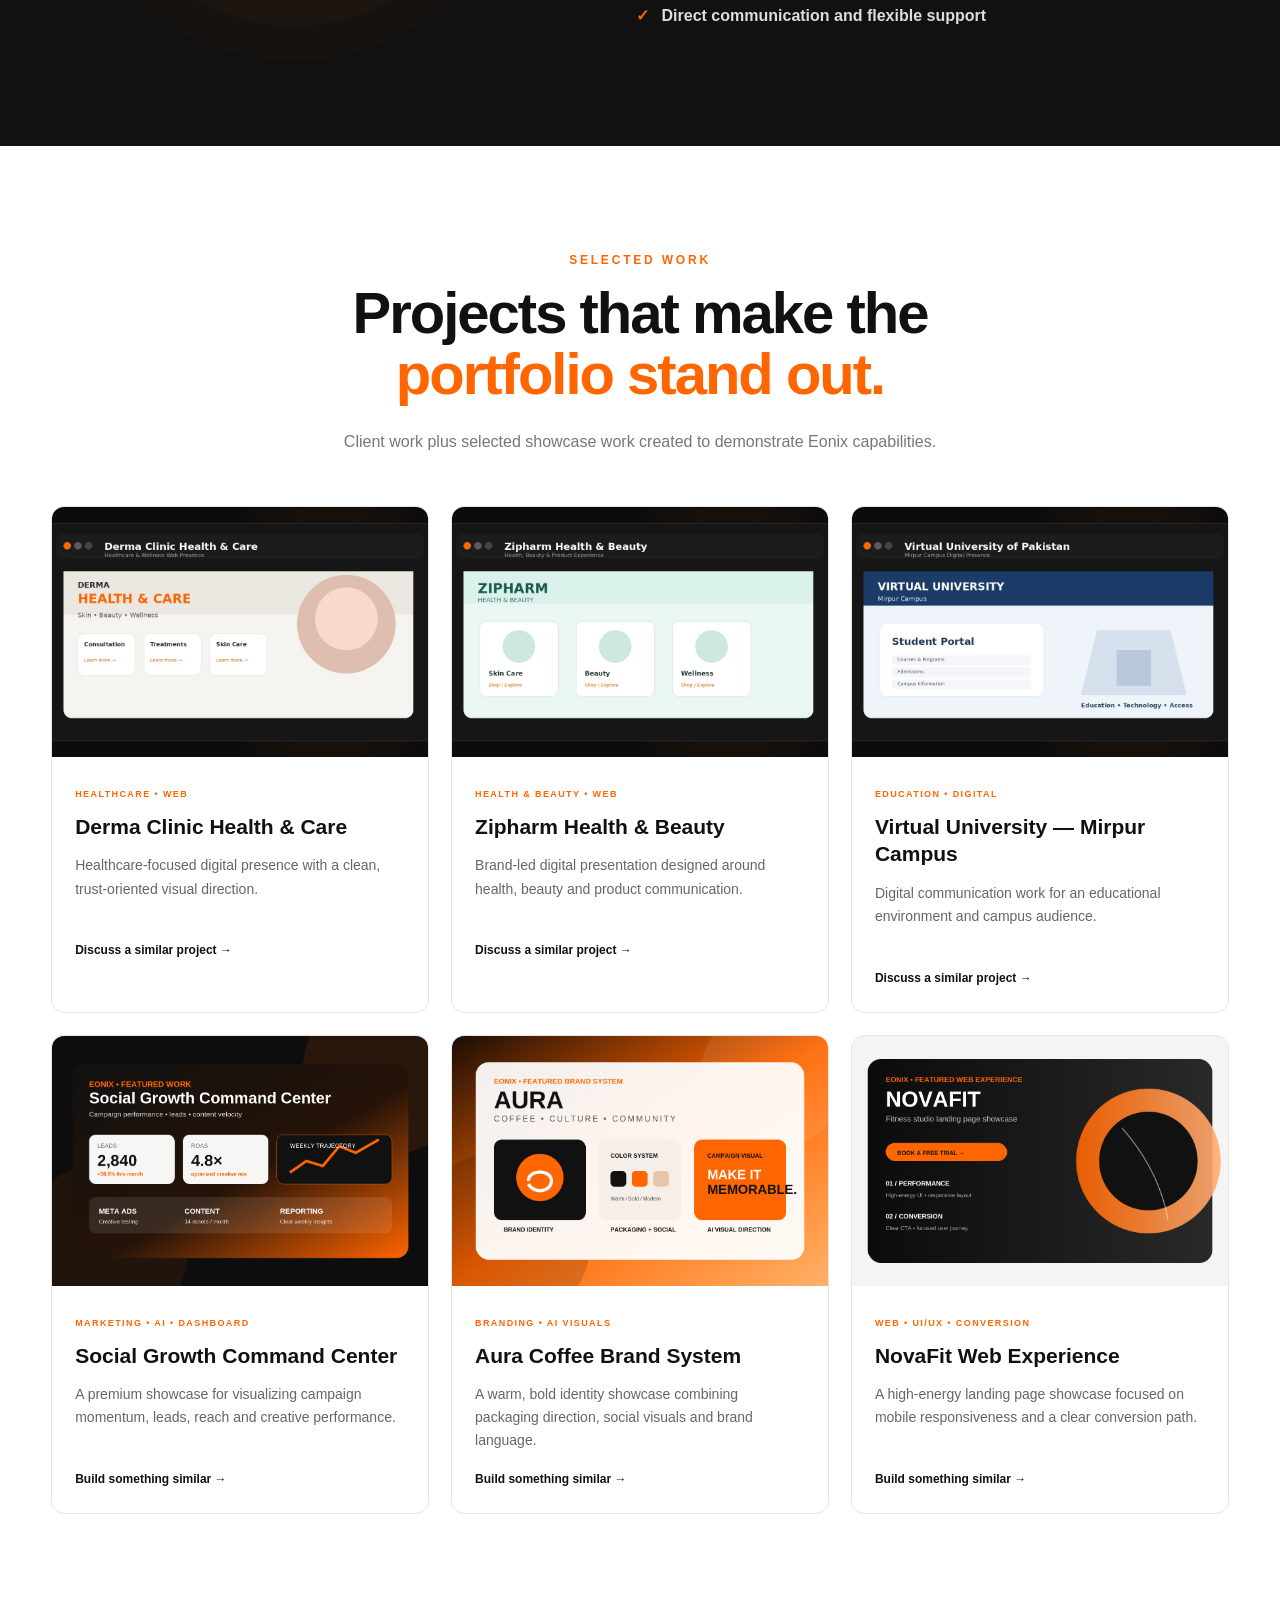
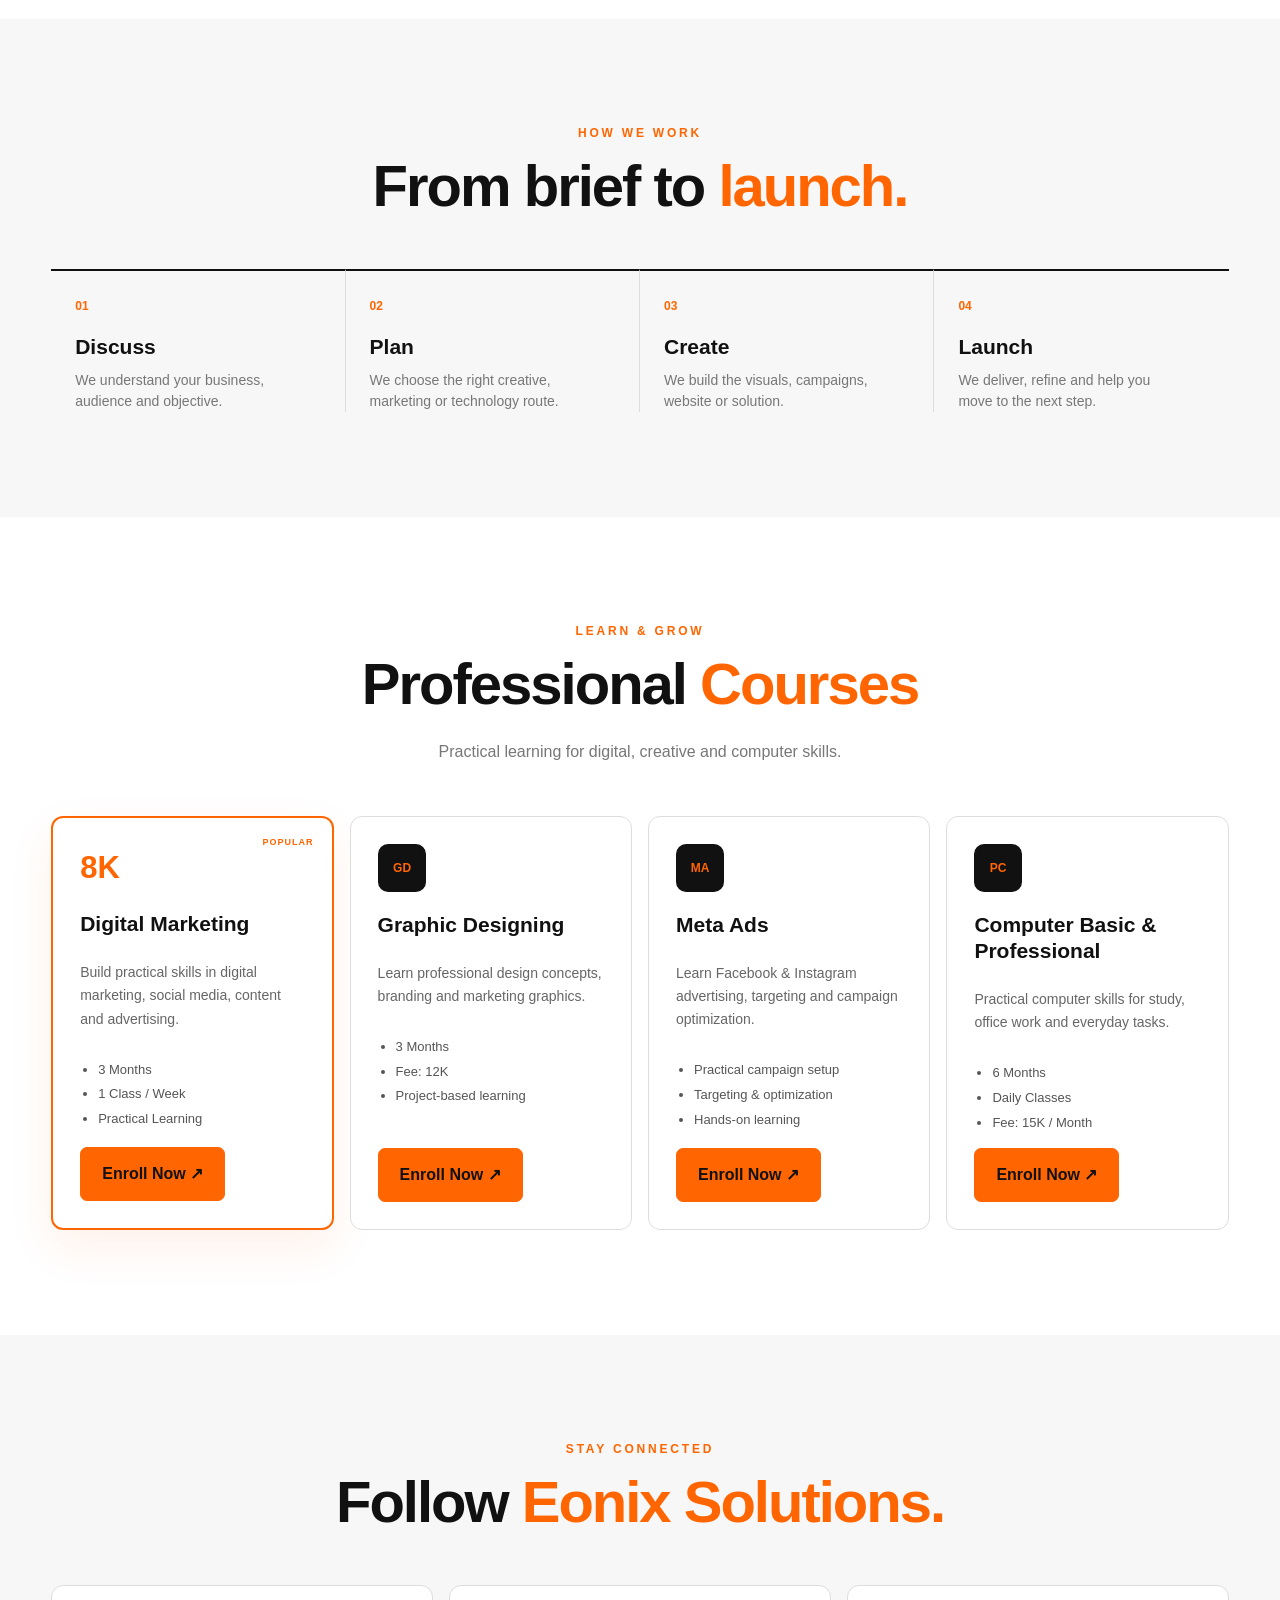
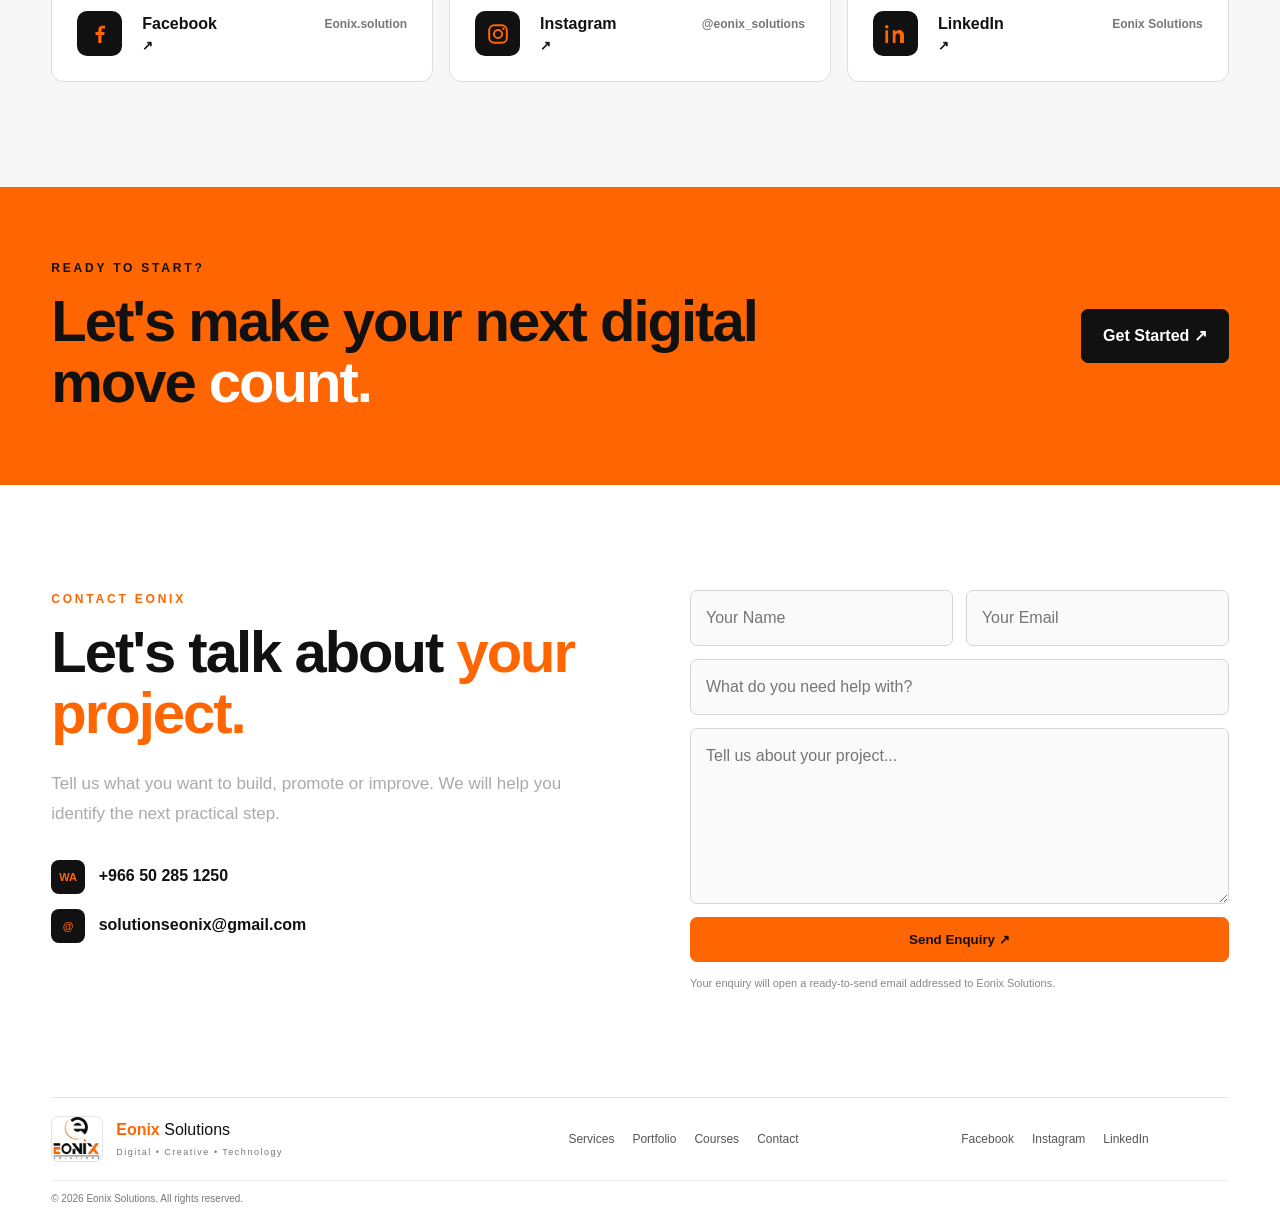
==== commit c03f5967: "Add files via upload" ====
--- a/index.html
+++ b/index.html
@@ -11,7 +11,8 @@
 <meta property="og:description" content="Build. Market. Grow. Digital marketing, creative and technology solutions for modern businesses.">
 <meta property="og:type" content="website">
 <title>Eonix Solutions | Digital, Creative & Technology</title>
-<link rel="icon" type="image/png" href="./eonix-logo-final.png">
+<link rel="icon" type="image/png" sizes="512x512" href="./favicon.png">
+<link rel="apple-touch-icon" sizes="512x512" href="./favicon.png">
 <link rel="stylesheet" href="style.css">
 </head>
 <body>
@@ -52,9 +53,9 @@
 <article class="project-card reveal"><div class="project-media"><img src="./derma-clinic-final.jpg" alt="Derma Clinic Health and Care project preview"><span>CLIENT PROJECT</span></div><div class="project-body"><small>HEALTHCARE • WEB</small><h3>Derma Clinic Health & Care</h3><p>Healthcare-focused digital presence with a clean, trust-oriented visual direction.</p><a href="#contact">Discuss a similar project →</a></div></article>
 <article class="project-card reveal"><div class="project-media"><img src="./zipharm-final.jpg" alt="Zipharm Health and Beauty project preview"><span>CLIENT PROJECT</span></div><div class="project-body"><small>HEALTH & BEAUTY • WEB</small><h3>Zipharm Health & Beauty</h3><p>Brand-led digital presentation designed around health, beauty and product communication.</p><a href="#contact">Discuss a similar project →</a></div></article>
 <article class="project-card reveal"><div class="project-media"><img src="./vu-mirpur-final.jpg" alt="Virtual University of Pakistan Mirpur Campus project preview"><span>CLIENT PROJECT</span></div><div class="project-body"><small>EDUCATION • DIGITAL</small><h3>Virtual University — Mirpur Campus</h3><p>Digital communication work for an educational environment and campus audience.</p><a href="#contact">Discuss a similar project →</a></div></article>
-<article class="project-card reveal"><div class="project-media"><img src="./assets/social-growth.png" alt="Social Growth Command Center featured work"></div><div class="project-body"><small>MARKETING • AI • DASHBOARD</small><h3>Social Growth Command Center</h3><p>A premium showcase for visualizing campaign momentum, leads, reach and creative performance.</p><a href="#contact">Build something similar →</a></div></article>
-<article class="project-card reveal"><div class="project-media"><img src="./assets/aura-brand.png" alt="Aura Coffee brand system featured work"></div><div class="project-body"><small>BRANDING • AI VISUALS</small><h3>Aura Coffee Brand System</h3><p>A warm, bold identity showcase combining packaging direction, social visuals and brand language.</p><a href="#contact">Build something similar →</a></div></article>
-<article class="project-card reveal"><div class="project-media"><img src="./assets/novafit-web.png" alt="NovaFit web experience featured work"></div><div class="project-body"><small>WEB • UI/UX • CONVERSION</small><h3>NovaFit Web Experience</h3><p>A high-energy landing page showcase focused on mobile responsiveness and a clear conversion path.</p><a href="#contact">Build something similar →</a></div></article>
+<article class="project-card reveal"><div class="project-media"><img src="./social-growth.png" alt="Social Growth Command Center featured work"></div><div class="project-body"><small>MARKETING • AI • DASHBOARD</small><h3>Social Growth Command Center</h3><p>A premium showcase for visualizing campaign momentum, leads, reach and creative performance.</p><a href="#contact">Build something similar →</a></div></article>
+<article class="project-card reveal"><div class="project-media"><img src="./aura-brand.png" alt="Aura Coffee brand system featured work"></div><div class="project-body"><small>BRANDING • AI VISUALS</small><h3>Aura Coffee Brand System</h3><p>A warm, bold identity showcase combining packaging direction, social visuals and brand language.</p><a href="#contact">Build something similar →</a></div></article>
+<article class="project-card reveal"><div class="project-media"><img src="./novafit-web.png" alt="NovaFit web experience featured work"></div><div class="project-body"><small>WEB • UI/UX • CONVERSION</small><h3>NovaFit Web Experience</h3><p>A high-energy landing page showcase focused on mobile responsiveness and a clear conversion path.</p><a href="#contact">Build something similar →</a></div></article>
 </div></div></section>
 
 <section class="section process"><div class="wrap"><div class="heading reveal"><p class="eyebrow">HOW WE WORK</p><h2>From brief to <span>launch.</span></h2></div><div class="process-grid"><div class="step reveal"><b>01</b><h3>Discuss</h3><p>We understand your business, audience and objective.</p></div><div class="step reveal"><b>02</b><h3>Plan</h3><p>We choose the right creative, marketing or technology route.</p></div><div class="step reveal"><b>03</b><h3>Create</h3><p>We build the visuals, campaigns, website or solution.</p></div><div class="step reveal"><b>04</b><h3>Launch</h3><p>We deliver, refine and help you move to the next step.</p></div></div></div></section>
--- a/style.css
+++ b/style.css
@@ -1 +1 @@
-:root{--orange:#ff6500;--orange2:#ff8a3d;--ink:#111;--muted:#666;--line:#e9e9e9;--soft:#f7f7f7;--white:#fff}*{box-sizing:border-box}html{scroll-behavior:smooth;scroll-padding-top:86px}body{margin:0;font-family:Inter,Arial,Helvetica,sans-serif;color:var(--ink);background:#fff;line-height:1.5}a{color:inherit}.wrap{width:min(1180px,92%);margin:auto}.header{position:sticky;top:0;z-index:100;background:rgba(255,255,255,.94);backdrop-filter:blur(16px);border-bottom:1px solid rgba(0,0,0,.08)}.nav{min-height:84px;display:flex;align-items:center;justify-content:space-between}.brand{display:flex;align-items:center;gap:10px;text-decoration:none}.brand img{width:64px;height:62px;object-fit:contain}.brand span{font-size:18px;font-weight:800;letter-spacing:.3px}.brand b{font-size:23px}.brand em{font-style:normal;color:#777;font-weight:600}.links{display:flex;align-items:center;gap:27px}.links a{text-decoration:none;font-size:14px;font-weight:800;color:#333}.links a:hover{color:var(--orange)}.links .nav-cta{background:var(--ink);color:#fff;padding:12px 18px;border-radius:7px}.links .nav-cta:hover{background:var(--orange);color:#111}.menu{display:none;border:0;background:none;font-size:28px}.hero{min-height:calc(100vh - 84px);position:relative;overflow:hidden;background:#101010;color:#fff;display:flex;align-items:center}.hero-grid{position:absolute;inset:0;background-image:linear-gradient(rgba(255,255,255,.035) 1px,transparent 1px),linear-gradient(90deg,rgba(255,255,255,.035) 1px,transparent 1px);background-size:55px 55px;mask-image:linear-gradient(to bottom,black,transparent)}.orb{position:absolute;border-radius:50%;filter:blur(2px);background:var(--orange);opacity:.16}.orb-a{width:600px;height:600px;right:-220px;top:-180px}.orb-b{width:280px;height:280px;left:-170px;bottom:-180px}.hero-inner{position:relative;z-index:2;display:grid;grid-template-columns:minmax(0,1.05fr) minmax(0,.95fr);gap:48px;align-items:center;padding:76px 0}.eyebrow{color:var(--orange);font-size:12px;letter-spacing:2.8px;font-weight:900;margin:0 0 14px}.hero h1{font-size:clamp(48px,7vw,82px);line-height:.98;letter-spacing:-3px;margin:0 0 27px;max-width:780px}.hero h1 span,h2 span{color:var(--orange)}.lead{max-width:650px;color:#c9c9c9;font-size:18px;line-height:1.7;margin:0 0 30px}.buttons{display:flex;gap:12px;flex-wrap:wrap}.btn{display:inline-flex;align-items:center;gap:9px;justify-content:center;border:1px solid var(--orange);background:var(--orange);color:#111;text-decoration:none;font-weight:900;padding:14px 21px;border-radius:7px;cursor:pointer;transition:.2s}.btn:hover{transform:translateY(-2px);box-shadow:0 12px 25px rgba(255,101,0,.2)}.btn.ghost{background:transparent;color:#fff;border-color:#555}.btn.ghost:hover{background:#fff;color:#111;border-color:#fff}.trust-row{display:flex;gap:14px;align-items:center;margin-top:52px;color:#aaa;font-size:12px;font-weight:800;text-transform:uppercase;letter-spacing:1.2px}.trust-row i{width:4px;height:4px;background:var(--orange);border-radius:50%}.hero-visual{position:relative;min-height:430px;display:flex;align-items:center;justify-content:center;min-width:0;padding:18px 4px}.dashboard{width:min(500px,100%);max-width:100%;background:rgba(255,255,255,.07);border:1px solid rgba(255,255,255,.16);border-radius:20px;padding:18px;box-shadow:0 35px 90px rgba(0,0,0,.45);backdrop-filter:blur(12px);transform:rotate(2deg)}.dash-top{display:flex;align-items:center;gap:6px;border-bottom:1px solid rgba(255,255,255,.1);padding-bottom:15px}.dot{width:8px;height:8px;background:#555;border-radius:50%}.dot.orange{background:var(--orange)}.dash-top b{font-size:10px;letter-spacing:1.6px;margin-left:10px}.live{margin-left:auto;font-size:9px;color:#7cffaa}.dash-main{padding:35px 20px 25px;display:grid;grid-template-columns:1fr 1.15fr;gap:20px;align-items:end}.dash-main small,.dash-cards small{color:#999;font-size:9px;letter-spacing:1.5px;font-weight:900}.dash-main strong{display:block;font-size:48px;color:#fff;line-height:1.1;margin:8px 0}.dash-main p{color:#999;font-size:11px;margin:0}.mini-chart{height:130px;display:flex;align-items:end;gap:8px;padding:10px}.mini-chart span{flex:1;background:linear-gradient(to top,var(--orange),#ffb77e);border-radius:5px 5px 0 0;opacity:.9}.dash-cards{display:grid;grid-template-columns:repeat(3,1fr);gap:10px}.dash-cards div{background:rgba(255,255,255,.06);padding:17px;border-radius:10px}.dash-cards strong{display:block;font-size:22px;margin-top:4px}.float-card{position:absolute;background:#fff;color:#111;padding:13px 16px;border-radius:10px;box-shadow:0 15px 35px rgba(0,0,0,.3);font-size:10px;font-weight:900;letter-spacing:1px}.float-card b{color:var(--orange);margin-left:7px}.fc-one{top:46px;left:-4px}.fc-two{right:-2px;bottom:48px}.scroll-cue{position:absolute;bottom:20px;left:4%;font-size:9px;letter-spacing:2px;color:#777}.scroll-cue span{color:var(--orange);font-size:16px;margin-left:7px}.section{padding:105px 0}.about{background:#fff}.about-grid{display:grid;grid-template-columns:.85fr 1.15fr;gap:90px}.section h2{font-size:clamp(38px,5vw,58px);line-height:1.05;letter-spacing:-2px;margin:0 0 25px}.about-copy{max-width:700px}.about-copy .large{font-size:24px;line-height:1.5;color:#222;margin-top:0}.about-copy>p:not(.large){color:#666;line-height:1.8}.about-points{display:grid;grid-template-columns:repeat(3,1fr);gap:18px;margin-top:35px}.about-points div{border-top:2px solid #111;padding-top:14px}.about-points b{display:block;color:var(--orange);font-size:12px;margin-bottom:12px}.about-points strong{display:block;font-size:14px}.about-points span{display:block;color:#777;font-size:12px;margin-top:5px}.services{background:#f7f7f7}.heading{text-align:center;max-width:760px;margin:0 auto 52px}.heading>p:last-child{color:#777;margin:0}.service-grid{display:grid;grid-template-columns:repeat(3,1fr);gap:16px}.service-card{position:relative;background:#fff;border:1px solid var(--line);padding:28px;border-radius:12px;min-height:285px;transition:.25s;overflow:hidden}.service-card:hover{transform:translateY(-7px);border-color:var(--orange);box-shadow:0 18px 45px rgba(0,0,0,.08)}.service-card:after{content:"";position:absolute;width:130px;height:130px;border-radius:50%;background:var(--orange);opacity:.045;right:-50px;bottom:-50px}.service-no{position:absolute;right:20px;top:20px;color:#bbb;font-size:10px;font-weight:900}.icon{width:47px;height:47px;border-radius:10px;background:#111;color:var(--orange);display:grid;place-items:center;font-weight:900;font-size:19px;margin-bottom:35px}.service-card h3{font-size:22px;margin:0 0 9px}.service-card p{color:#666;font-size:14px;line-height:1.65;margin:0 0 17px}.service-card a{font-size:12px;font-weight:900;color:#111;text-decoration:none}.service-card a:hover{color:var(--orange)}.service-card.wide{grid-column:span 3;background:#111;color:#fff;min-height:190px}.service-card.wide p{color:#aaa;max-width:650px}.why{background:#111;color:#fff}.why-grid{display:grid;grid-template-columns:.9fr 1.1fr;gap:100px;align-items:center}.why-visual{height:430px;position:relative;display:grid;place-items:center}.ring{position:absolute;width:330px;height:330px;border:1px solid rgba(255,101,0,.5);border-radius:50%;box-shadow:0 0 0 35px rgba(255,101,0,.03),0 0 0 70px rgba(255,101,0,.02)}.why-core{width:190px;height:190px;border-radius:50%;background:var(--orange);color:#111;display:flex;flex-direction:column;align-items:center;justify-content:center;position:relative;z-index:2}.why-core span{font-size:45px;font-weight:900;line-height:1}.why-core b{letter-spacing:3px;font-size:16px}.why-core small{font-size:8px;letter-spacing:2px;margin-top:7px}.why-pill{position:absolute;border:1px solid #333;background:#171717;padding:10px 15px;border-radius:30px;font-size:10px;font-weight:900;letter-spacing:1.3px}.p1{top:55px;right:45px}.p2{bottom:70px;left:30px}.p3{top:180px;left:0}.body-text{color:#aaa;font-size:17px;line-height:1.8;max-width:650px}.check-list{margin-top:28px;display:grid;gap:13px}.check-list div{color:var(--orange);font-weight:900}.check-list span{color:#ddd;font-weight:600;margin-left:8px}.work{background:#fff}.project-grid{display:grid;grid-template-columns:repeat(3,1fr);gap:22px}.project-card{background:#fff;border:1px solid #e4e4e4;border-radius:13px;overflow:hidden;transition:.25s}.project-card:hover{transform:translateY(-7px);box-shadow:0 20px 45px rgba(0,0,0,.09);border-color:#ddd}.project-media{height:250px;position:relative;overflow:hidden;background:#eee}.project-media img{width:100%;height:100%;object-fit:cover;display:block;transition:.45s}.project-card:hover .project-media img{transform:scale(1.045)}.project-media span{display:none}.project-body{padding:23px}.project-body small{color:var(--orange);font-size:9px;font-weight:900;letter-spacing:1.4px}.project-body h3{font-size:21px;line-height:1.3;margin:9px 0}.project-body p{color:#666;font-size:14px;line-height:1.65;min-height:69px}.project-body a{font-size:12px;font-weight:900;text-decoration:none}.project-body a:hover{color:var(--orange)}.process{background:#f7f7f7}.process-grid{display:grid;grid-template-columns:repeat(4,1fr);gap:0}.step{border-top:2px solid #111;padding:22px 24px 0;position:relative}.step:not(:last-child){border-right:1px solid #ddd}.step b{color:var(--orange);font-size:12px}.step h3{font-size:21px;margin:14px 0 7px}.step p{color:#777;font-size:14px;margin:0;max-width:220px}.courses{background:#fff}.course-grid{display:grid;grid-template-columns:repeat(4,1fr);gap:16px}.course{border:1px solid #ddd;border-radius:12px;padding:27px;background:#fff;display:flex;flex-direction:column;min-height:385px;position:relative}.course.featured{border:2px solid var(--orange);box-shadow:0 18px 45px rgba(255,101,0,.09)}.badge{position:absolute;right:18px;top:18px;color:var(--orange);font-size:9px;font-weight:900;letter-spacing:1px}.course-price{font-size:31px;font-weight:900;color:var(--orange);margin-bottom:20px}.course-mark{width:48px;height:48px;border-radius:10px;background:#111;color:var(--orange);display:grid;place-items:center;font-size:12px;font-weight:900;margin-bottom:20px}.course h3{font-size:21px;line-height:1.25;margin:0 0 10px}.course p{color:#666;font-size:14px;line-height:1.65}.course ul{padding-left:18px;color:#555;font-size:13px;line-height:1.9;flex:1}.course .btn{align-self:flex-start}.social-section{background:#f7f7f7}.social-grid{display:grid;grid-template-columns:repeat(3,1fr);gap:16px}.social{background:#fff;border:1px solid #ddd;border-radius:12px;padding:25px;text-decoration:none;display:grid;grid-template-columns:50px 1fr auto;grid-template-rows:auto auto;column-gap:15px;align-items:center;transition:.2s}.social:hover{border-color:var(--orange);transform:translateY(-4px)}.social b{grid-row:1/3;width:45px;height:45px;border-radius:10px;background:#111;color:var(--orange);display:grid;place-items:center;font-size:19px}.brand-icon svg{width:24px;height:24px;display:block}.facebook-icon svg path,.linkedin-icon svg path{fill:currentColor}.instagram-icon svg rect,.instagram-icon svg circle:first-of-type{fill:none;stroke:currentColor}.instagram-icon svg circle:last-of-type{fill:currentColor}.social strong{font-size:16px}.social span{font-size:12px;color:#777}.social{font-size:13px;font-weight:900}.cta{background:var(--orange);padding:72px 0}.cta-in{display:flex;align-items:center;justify-content:space-between;gap:30px}.cta .eyebrow{color:#111}.cta h2{font-size:clamp(34px,5vw,58px);line-height:1.05;letter-spacing:-2px;margin:0;max-width:800px}.cta h2 span{color:#fff}.btn.dark{background:#111;border-color:#111;color:#fff}.contact-section{background:#fff}.contact-grid{display:grid;grid-template-columns:1fr 1fr;gap:100px;align-items:start}.contact-links{display:flex;flex-direction:column;gap:15px;margin-top:30px}.contact-links a{text-decoration:none;font-weight:900}.contact-links span{display:inline-grid;place-items:center;width:34px;height:34px;background:#111;color:var(--orange);border-radius:8px;margin-right:9px;font-size:11px}.contact-links a:hover{color:var(--orange)}form{display:flex;flex-direction:column;gap:13px}form .form-row{display:grid;grid-template-columns:1fr 1fr;gap:13px}input,textarea{width:100%;font:inherit;border:1px solid #d5d5d5;border-radius:7px;padding:15px;outline:none;background:#fafafa}textarea{resize:vertical}input:focus,textarea:focus{border-color:var(--orange);box-shadow:0 0 0 3px rgba(255,101,0,.08);background:#fff}form small{font-size:11px;color:#888}.footer{background:#111;color:#fff;padding:22px 0;display:grid;grid-template-columns:1.25fr 1fr 1fr;gap:30px;align-items:center}.footer-brand{display:flex;gap:13px;align-items:center}.footer-brand img{width:52px;height:46px;background:#fff;border-radius:5px;object-fit:contain}.footer-brand b{color:var(--orange)}.footer-brand small{display:block;color:#777;font-size:9px;letter-spacing:1.5px;margin-top:4px}.footer-links,.footer-social{display:flex;gap:18px;flex-wrap:wrap;justify-content:center}.footer a{font-size:12px;color:#bbb;text-decoration:none}.footer a:hover{color:var(--orange)}.copyright{border-top:1px solid #252525;background:#111;color:#666;padding:11px 0;font-size:10px}.floating-wa{position:fixed;right:22px;bottom:22px;width:58px;height:58px;border-radius:50%;display:grid;place-items:center;background:#25d366;color:#fff;text-decoration:none;font-size:11px;font-weight:900;box-shadow:0 12px 30px rgba(0,0,0,.25);z-index:110}.reveal{animation:fadeUp .7s both}.reveal:nth-child(2){animation-delay:.08s}.reveal:nth-child(3){animation-delay:.16s}.reveal:nth-child(4){animation-delay:.24s}@keyframes fadeUp{from{opacity:0;transform:translateY(16px)}to{opacity:1;transform:none}}@media(max-width:1050px){.hero-inner{grid-template-columns:1fr}.hero-visual{min-height:330px;padding:10px 0}.dashboard{transform:none}.fc-one{left:2px;top:12px}.fc-two{right:2px;bottom:15px}.hero-copy{max-width:850px}.service-grid{grid-template-columns:repeat(2,1fr)}.service-card.wide{grid-column:span 2}.course-grid{grid-template-columns:repeat(2,1fr)}.project-grid{grid-template-columns:repeat(2,1fr)}.why-grid{gap:50px}.about-grid{gap:50px}}@media(max-width:760px){.nav{min-height:76px}.brand img{width:56px;height:54px}.brand b{font-size:20px}.brand span{font-size:16px}.menu{display:block;color:#111}.links{display:none;position:absolute;top:76px;left:0;right:0;padding:18px 4%;background:#fff;flex-direction:column;align-items:stretch;gap:0;border-bottom:1px solid #ddd;box-shadow:0 15px 30px rgba(0,0,0,.08)}.links.open{display:flex}.links a{padding:13px 0}.links .nav-cta{padding:12px 15px;text-align:center}.hero{min-height:calc(100vh - 76px)}.hero-inner{padding:75px 0}.hero h1{font-size:50px;letter-spacing:-2px}.lead{font-size:16px}.trust-row{margin-top:35px}.section{padding:75px 0}.about-grid,.why-grid,.contact-grid{grid-template-columns:1fr}.about-points{grid-template-columns:1fr}.service-grid,.project-grid,.course-grid,.social-grid{grid-template-columns:1fr}.service-card.wide{grid-column:auto}.why-visual{height:350px}.process-grid{grid-template-columns:1fr 1fr}.step{border-right:0!important;border-bottom:1px solid #ddd;padding-bottom:25px}.cta-in{align-items:flex-start;flex-direction:column}.footer{grid-template-columns:1fr}.footer-links,.footer-social{justify-content:flex-start}form .form-row{grid-template-columns:1fr}.project-body p{min-height:auto}.floating-wa{right:16px;bottom:16px}.scroll-cue{display:none}}
+:root{--orange:#ff6500;--orange2:#ff8a3d;--ink:#111;--muted:#666;--line:#e9e9e9;--soft:#f7f7f7;--white:#fff}*{box-sizing:border-box}html{scroll-behavior:smooth;scroll-padding-top:86px}body{margin:0;font-family:Inter,Arial,Helvetica,sans-serif;color:var(--ink);background:#fff;line-height:1.5}a{color:inherit}.wrap{width:min(1180px,92%);margin:auto}.header{position:sticky;top:0;z-index:100;background:rgba(255,255,255,.94);backdrop-filter:blur(16px);border-bottom:1px solid rgba(0,0,0,.08)}.nav{min-height:84px;display:flex;align-items:center;justify-content:space-between}.brand{display:flex;align-items:center;gap:10px;text-decoration:none}.brand img{width:64px;height:62px;object-fit:contain}.brand span{font-size:18px;font-weight:800;letter-spacing:.3px}.brand b{font-size:23px}.brand em{font-style:normal;color:#777;font-weight:600}.links{display:flex;align-items:center;gap:27px}.links a{text-decoration:none;font-size:14px;font-weight:800;color:#333}.links a:hover{color:var(--orange)}.links .nav-cta{background:var(--ink);color:#fff;padding:12px 18px;border-radius:7px}.links .nav-cta:hover{background:var(--orange);color:#111}.menu{display:none;border:0;background:none;font-size:28px}.hero{min-height:calc(100vh - 84px);position:relative;overflow:hidden;background:#101010;color:#fff;display:flex;align-items:center}.hero-grid{position:absolute;inset:0;background-image:linear-gradient(rgba(255,255,255,.035) 1px,transparent 1px),linear-gradient(90deg,rgba(255,255,255,.035) 1px,transparent 1px);background-size:55px 55px;mask-image:linear-gradient(to bottom,black,transparent)}.orb{position:absolute;border-radius:50%;filter:blur(2px);background:var(--orange);opacity:.16}.orb-a{width:600px;height:600px;right:-220px;top:-180px}.orb-b{width:280px;height:280px;left:-170px;bottom:-180px}.hero-inner{position:relative;z-index:2;display:grid;grid-template-columns:minmax(0,1.05fr) minmax(0,.95fr);gap:48px;align-items:center;padding:76px 0}.eyebrow{color:var(--orange);font-size:12px;letter-spacing:2.8px;font-weight:900;margin:0 0 14px}.hero h1{font-size:clamp(48px,7vw,82px);line-height:.98;letter-spacing:-3px;margin:0 0 27px;max-width:780px}.hero h1 span,h2 span{color:var(--orange)}.lead{max-width:650px;color:#c9c9c9;font-size:18px;line-height:1.7;margin:0 0 30px}.buttons{display:flex;gap:12px;flex-wrap:wrap}.btn{display:inline-flex;align-items:center;gap:9px;justify-content:center;border:1px solid var(--orange);background:var(--orange);color:#111;text-decoration:none;font-weight:900;padding:14px 21px;border-radius:7px;cursor:pointer;transition:.2s}.btn:hover{transform:translateY(-2px);box-shadow:0 12px 25px rgba(255,101,0,.2)}.btn.ghost{background:transparent;color:#fff;border-color:#555}.btn.ghost:hover{background:#fff;color:#111;border-color:#fff}.trust-row{display:flex;gap:14px;align-items:center;margin-top:52px;color:#aaa;font-size:12px;font-weight:800;text-transform:uppercase;letter-spacing:1.2px}.trust-row i{width:4px;height:4px;background:var(--orange);border-radius:50%}.hero-visual{position:relative;min-height:430px;display:flex;align-items:center;justify-content:center;min-width:0;padding:18px 20px}.dashboard{width:min(560px,100%);max-width:100%;background:rgba(255,255,255,.07);border:1px solid rgba(255,255,255,.16);border-radius:20px;padding:18px;box-shadow:0 35px 90px rgba(0,0,0,.45);backdrop-filter:blur(12px);transform:none}.dash-top{display:flex;align-items:center;gap:6px;border-bottom:1px solid rgba(255,255,255,.1);padding-bottom:15px}.dot{width:8px;height:8px;background:#555;border-radius:50%}.dot.orange{background:var(--orange)}.dash-top b{font-size:10px;letter-spacing:1.6px;margin-left:10px}.live{margin-left:auto;font-size:9px;color:#7cffaa}.dash-main{padding:35px 20px 25px;display:grid;grid-template-columns:1fr 1.15fr;gap:20px;align-items:end}.dash-main small,.dash-cards small{color:#999;font-size:9px;letter-spacing:1.5px;font-weight:900}.dash-main strong{display:block;font-size:48px;color:#fff;line-height:1.1;margin:8px 0}.dash-main p{color:#999;font-size:11px;margin:0}.mini-chart{height:130px;display:flex;align-items:end;gap:8px;padding:10px}.mini-chart span{flex:1;background:linear-gradient(to top,var(--orange),#ffb77e);border-radius:5px 5px 0 0;opacity:.9}.dash-cards{display:grid;grid-template-columns:repeat(3,1fr);gap:10px}.dash-cards div{background:rgba(255,255,255,.06);padding:17px;border-radius:10px}.dash-cards strong{display:block;font-size:22px;margin-top:4px}.float-card{position:absolute;background:#fff;color:#111;padding:13px 16px;border-radius:10px;box-shadow:0 15px 35px rgba(0,0,0,.3);font-size:10px;font-weight:900;letter-spacing:1px}.float-card b{color:var(--orange);margin-left:7px}.fc-one{top:28px;left:0}.fc-two{right:0;bottom:28px}.scroll-cue{position:absolute;bottom:20px;left:4%;font-size:9px;letter-spacing:2px;color:#777}.scroll-cue span{color:var(--orange);font-size:16px;margin-left:7px}.section{padding:105px 0}.about{background:#fff}.about-grid{display:grid;grid-template-columns:.85fr 1.15fr;gap:90px}.section h2{font-size:clamp(38px,5vw,58px);line-height:1.05;letter-spacing:-2px;margin:0 0 25px}.about-copy{max-width:700px}.about-copy .large{font-size:24px;line-height:1.5;color:#222;margin-top:0}.about-copy>p:not(.large){color:#666;line-height:1.8}.about-points{display:grid;grid-template-columns:repeat(3,1fr);gap:18px;margin-top:35px}.about-points div{border-top:2px solid #111;padding-top:14px}.about-points b{display:block;color:var(--orange);font-size:12px;margin-bottom:12px}.about-points strong{display:block;font-size:14px}.about-points span{display:block;color:#777;font-size:12px;margin-top:5px}.services{background:#f7f7f7}.heading{text-align:center;max-width:760px;margin:0 auto 52px}.heading>p:last-child{color:#777;margin:0}.service-grid{display:grid;grid-template-columns:repeat(3,1fr);gap:16px}.service-card{position:relative;background:#fff;border:1px solid var(--line);padding:28px;border-radius:12px;min-height:285px;transition:.25s;overflow:hidden}.service-card:hover{transform:translateY(-7px);border-color:var(--orange);box-shadow:0 18px 45px rgba(0,0,0,.08)}.service-card:after{content:"";position:absolute;width:130px;height:130px;border-radius:50%;background:var(--orange);opacity:.045;right:-50px;bottom:-50px}.service-no{position:absolute;right:20px;top:20px;color:#bbb;font-size:10px;font-weight:900}.icon{width:47px;height:47px;border-radius:10px;background:#111;color:var(--orange);display:grid;place-items:center;font-weight:900;font-size:19px;margin-bottom:35px}.service-card h3{font-size:22px;margin:0 0 9px}.service-card p{color:#666;font-size:14px;line-height:1.65;margin:0 0 17px}.service-card a{font-size:12px;font-weight:900;color:#111;text-decoration:none}.service-card a:hover{color:var(--orange)}.service-card.wide{grid-column:span 3;background:#111;color:#fff;min-height:190px}.service-card.wide p{color:#aaa;max-width:650px}.why{background:#111;color:#fff}.why-grid{display:grid;grid-template-columns:.9fr 1.1fr;gap:100px;align-items:center}.why-visual{height:430px;position:relative;display:grid;place-items:center}.ring{position:absolute;width:330px;height:330px;border:1px solid rgba(255,101,0,.5);border-radius:50%;box-shadow:0 0 0 35px rgba(255,101,0,.03),0 0 0 70px rgba(255,101,0,.02)}.why-core{width:190px;height:190px;border-radius:50%;background:var(--orange);color:#111;display:flex;flex-direction:column;align-items:center;justify-content:center;position:relative;z-index:2}.why-core span{font-size:45px;font-weight:900;line-height:1}.why-core b{letter-spacing:3px;font-size:16px}.why-core small{font-size:8px;letter-spacing:2px;margin-top:7px}.why-pill{position:absolute;border:1px solid #333;background:#171717;padding:10px 15px;border-radius:30px;font-size:10px;font-weight:900;letter-spacing:1.3px}.p1{top:55px;right:45px}.p2{bottom:70px;left:30px}.p3{top:180px;left:0}.body-text{color:#aaa;font-size:17px;line-height:1.8;max-width:650px}.check-list{margin-top:28px;display:grid;gap:13px}.check-list div{color:var(--orange);font-weight:900}.check-list span{color:#ddd;font-weight:600;margin-left:8px}.work{background:#fff}.project-grid{display:grid;grid-template-columns:repeat(3,1fr);gap:22px}.project-card{background:#fff;border:1px solid #e4e4e4;border-radius:13px;overflow:hidden;transition:.25s}.project-card:hover{transform:translateY(-7px);box-shadow:0 20px 45px rgba(0,0,0,.09);border-color:#ddd}.project-media{height:250px;position:relative;overflow:hidden;background:#eee}.project-media img{width:100%;height:100%;object-fit:cover;display:block;transition:.45s}.project-card:hover .project-media img{transform:scale(1.045)}.project-media span{display:none}.project-body{padding:23px}.project-body small{color:var(--orange);font-size:9px;font-weight:900;letter-spacing:1.4px}.project-body h3{font-size:21px;line-height:1.3;margin:9px 0}.project-body p{color:#666;font-size:14px;line-height:1.65;min-height:69px}.project-body a{font-size:12px;font-weight:900;text-decoration:none}.project-body a:hover{color:var(--orange)}.process{background:#f7f7f7}.process-grid{display:grid;grid-template-columns:repeat(4,1fr);gap:0}.step{border-top:2px solid #111;padding:22px 24px 0;position:relative}.step:not(:last-child){border-right:1px solid #ddd}.step b{color:var(--orange);font-size:12px}.step h3{font-size:21px;margin:14px 0 7px}.step p{color:#777;font-size:14px;margin:0;max-width:220px}.courses{background:#fff}.course-grid{display:grid;grid-template-columns:repeat(4,1fr);gap:16px}.course{border:1px solid #ddd;border-radius:12px;padding:27px;background:#fff;display:flex;flex-direction:column;min-height:385px;position:relative}.course.featured{border:2px solid var(--orange);box-shadow:0 18px 45px rgba(255,101,0,.09)}.badge{position:absolute;right:18px;top:18px;color:var(--orange);font-size:9px;font-weight:900;letter-spacing:1px}.course-price{font-size:31px;font-weight:900;color:var(--orange);margin-bottom:20px}.course-mark{width:48px;height:48px;border-radius:10px;background:#111;color:var(--orange);display:grid;place-items:center;font-size:12px;font-weight:900;margin-bottom:20px}.course h3{font-size:21px;line-height:1.25;margin:0 0 10px}.course p{color:#666;font-size:14px;line-height:1.65}.course ul{padding-left:18px;color:#555;font-size:13px;line-height:1.9;flex:1}.course .btn{align-self:flex-start}.social-section{background:#f7f7f7}.social-grid{display:grid;grid-template-columns:repeat(3,1fr);gap:16px}.social{background:#fff;border:1px solid #ddd;border-radius:12px;padding:25px;text-decoration:none;display:grid;grid-template-columns:50px 1fr auto;grid-template-rows:auto auto;column-gap:15px;align-items:center;transition:.2s}.social:hover{border-color:var(--orange);transform:translateY(-4px)}.social b{grid-row:1/3;width:45px;height:45px;border-radius:10px;background:#111;color:var(--orange);display:grid;place-items:center;font-size:19px}.brand-icon svg{width:24px;height:24px;display:block}.facebook-icon svg path,.linkedin-icon svg path{fill:currentColor}.instagram-icon svg rect,.instagram-icon svg circle:first-of-type{fill:none;stroke:currentColor}.instagram-icon svg circle:last-of-type{fill:currentColor}.social strong{font-size:16px}.social span{font-size:12px;color:#777}.social{font-size:13px;font-weight:900}.cta{background:var(--orange);padding:72px 0}.cta-in{display:flex;align-items:center;justify-content:space-between;gap:30px}.cta .eyebrow{color:#111}.cta h2{font-size:clamp(34px,5vw,58px);line-height:1.05;letter-spacing:-2px;margin:0;max-width:800px}.cta h2 span{color:#fff}.btn.dark{background:#111;border-color:#111;color:#fff}.contact-section{background:#fff}.contact-grid{display:grid;grid-template-columns:1fr 1fr;gap:100px;align-items:start}.contact-links{display:flex;flex-direction:column;gap:15px;margin-top:30px}.contact-links a{text-decoration:none;font-weight:900}.contact-links span{display:inline-grid;place-items:center;width:34px;height:34px;background:#111;color:var(--orange);border-radius:8px;margin-right:9px;font-size:11px}.contact-links a:hover{color:var(--orange)}form{display:flex;flex-direction:column;gap:13px}form .form-row{display:grid;grid-template-columns:1fr 1fr;gap:13px}input,textarea{width:100%;font:inherit;border:1px solid #d5d5d5;border-radius:7px;padding:15px;outline:none;background:#fafafa}textarea{resize:vertical}input:focus,textarea:focus{border-color:var(--orange);box-shadow:0 0 0 3px rgba(255,101,0,.08);background:#fff}form small{font-size:11px;color:#888}.footer{background:#fff;color:#111;padding:18px 0;display:grid;grid-template-columns:1.25fr 1fr 1fr;gap:24px;align-items:center;border-top:1px solid #e5e5e5}.footer-brand{display:flex;gap:13px;align-items:center}.footer-brand img{width:52px;height:46px;background:#fff;border:1px solid #e5e5e5;border-radius:7px;object-fit:contain}.footer-brand b{color:var(--orange)}.footer-brand small{display:block;color:#777;font-size:9px;letter-spacing:1.5px;margin-top:4px}.footer-links,.footer-social{display:flex;gap:18px;flex-wrap:wrap;justify-content:center}.footer a{font-size:12px;color:#555;text-decoration:none}.footer a:hover{color:var(--orange)}.copyright{border-top:1px solid #eee;background:#fff;color:#777;padding:10px 0;font-size:10px}.floating-wa{position:fixed;right:22px;bottom:22px;width:58px;height:58px;border-radius:50%;display:grid;place-items:center;background:#25d366;color:#fff;text-decoration:none;font-size:11px;font-weight:900;box-shadow:0 12px 30px rgba(0,0,0,.25);z-index:110}.reveal{animation:fadeUp .7s both}.reveal:nth-child(2){animation-delay:.08s}.reveal:nth-child(3){animation-delay:.16s}.reveal:nth-child(4){animation-delay:.24s}@keyframes fadeUp{from{opacity:0;transform:translateY(16px)}to{opacity:1;transform:none}}@media(max-width:1050px){.hero-inner{grid-template-columns:1fr}.hero-visual{min-height:330px;padding:10px 0}.dashboard{transform:none}.fc-one{left:0;top:12px}.fc-two{right:0;bottom:15px}.hero-copy{max-width:850px}.service-grid{grid-template-columns:repeat(2,1fr)}.service-card.wide{grid-column:span 2}.course-grid{grid-template-columns:repeat(2,1fr)}.project-grid{grid-template-columns:repeat(2,1fr)}.why-grid{gap:50px}.about-grid{gap:50px}}@media(max-width:760px){.nav{min-height:76px}.brand img{width:56px;height:54px}.brand b{font-size:20px}.brand span{font-size:16px}.menu{display:block;color:#111}.links{display:none;position:absolute;top:76px;left:0;right:0;padding:18px 4%;background:#fff;flex-direction:column;align-items:stretch;gap:0;border-bottom:1px solid #ddd;box-shadow:0 15px 30px rgba(0,0,0,.08)}.links.open{display:flex}.links a{padding:13px 0}.links .nav-cta{padding:12px 15px;text-align:center}.hero{min-height:calc(100vh - 76px)}.hero-inner{padding:75px 0}.hero h1{font-size:50px;letter-spacing:-2px}.lead{font-size:16px}.trust-row{margin-top:35px}.section{padding:75px 0}.about-grid,.why-grid,.contact-grid{grid-template-columns:1fr}.about-points{grid-template-columns:1fr}.service-grid,.project-grid,.course-grid,.social-grid{grid-template-columns:1fr}.service-card.wide{grid-column:auto}.why-visual{height:350px}.process-grid{grid-template-columns:1fr 1fr}.step{border-right:0!important;border-bottom:1px solid #ddd;padding-bottom:25px}.cta-in{align-items:flex-start;flex-direction:column}.footer{grid-template-columns:1fr}.footer-links,.footer-social{justify-content:flex-start}form .form-row{grid-template-columns:1fr}.project-body p{min-height:auto}.floating-wa{right:16px;bottom:16px}.scroll-cue{display:none}}
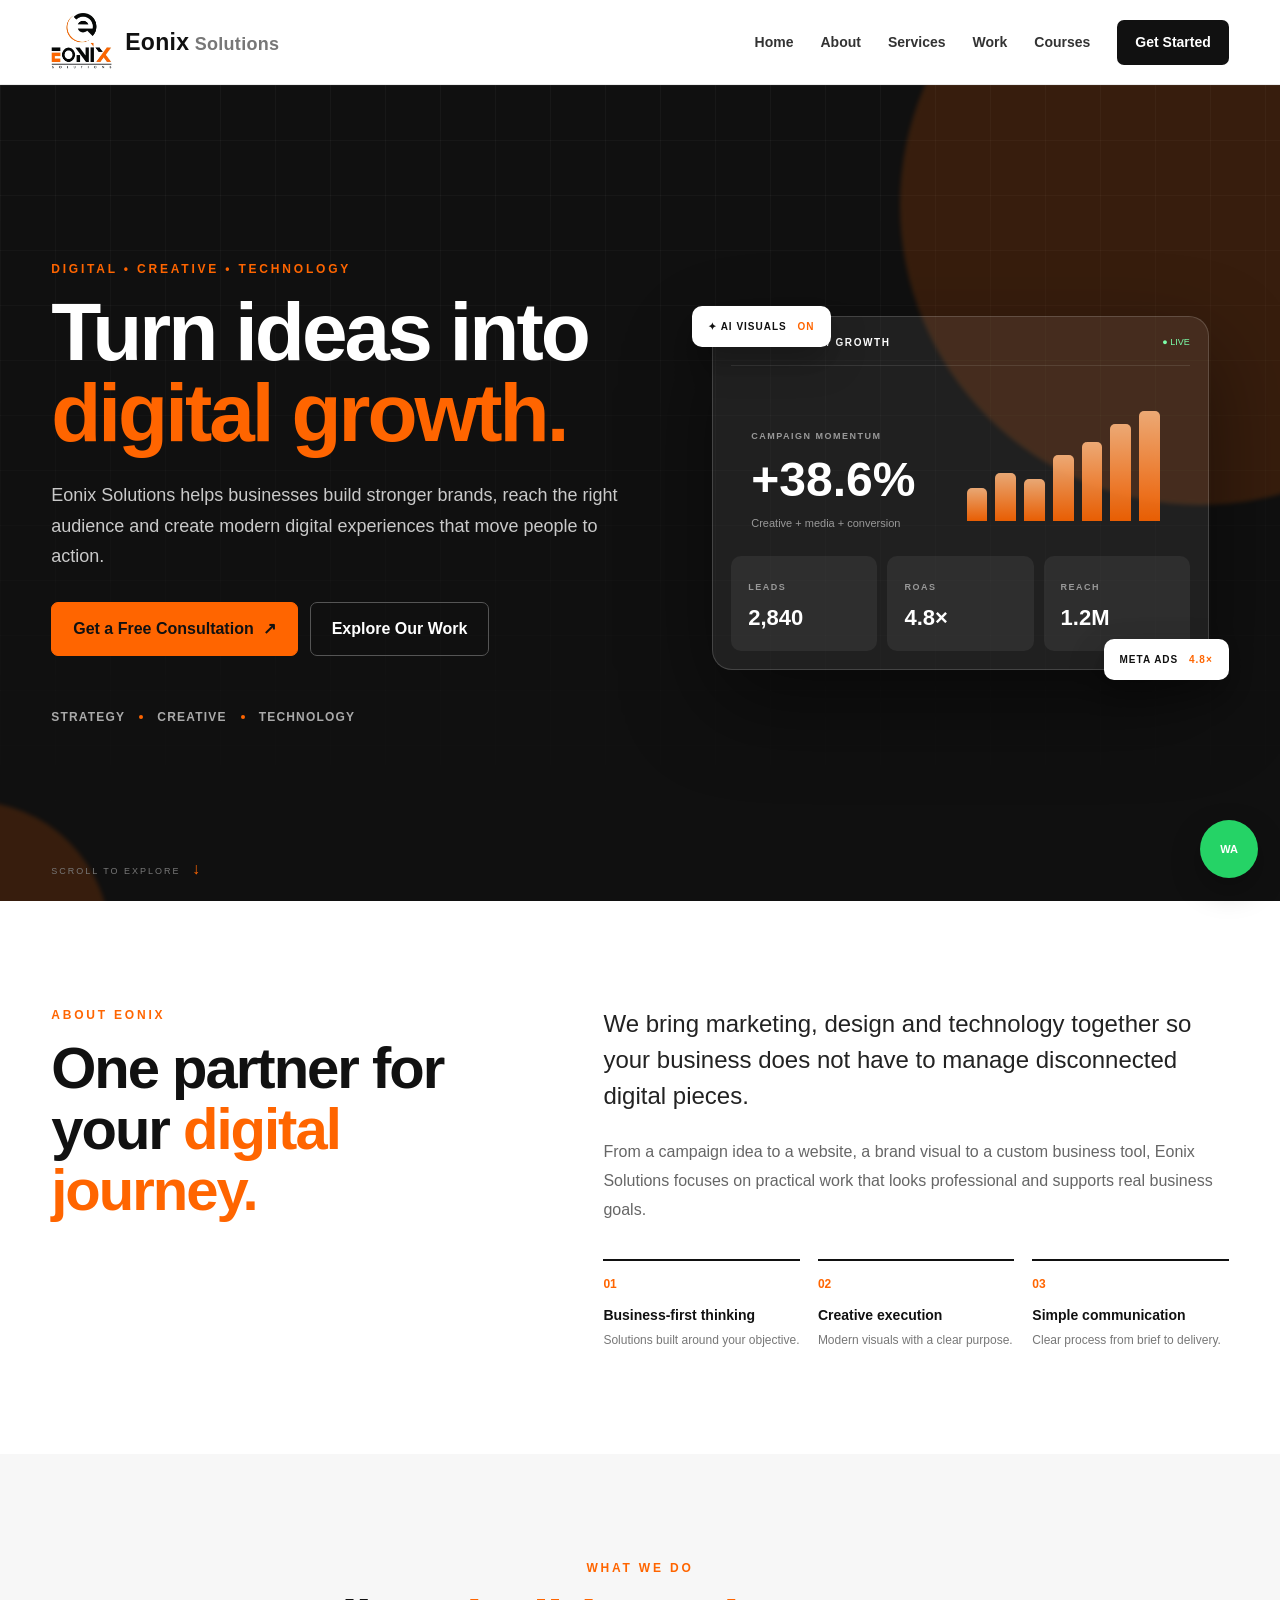
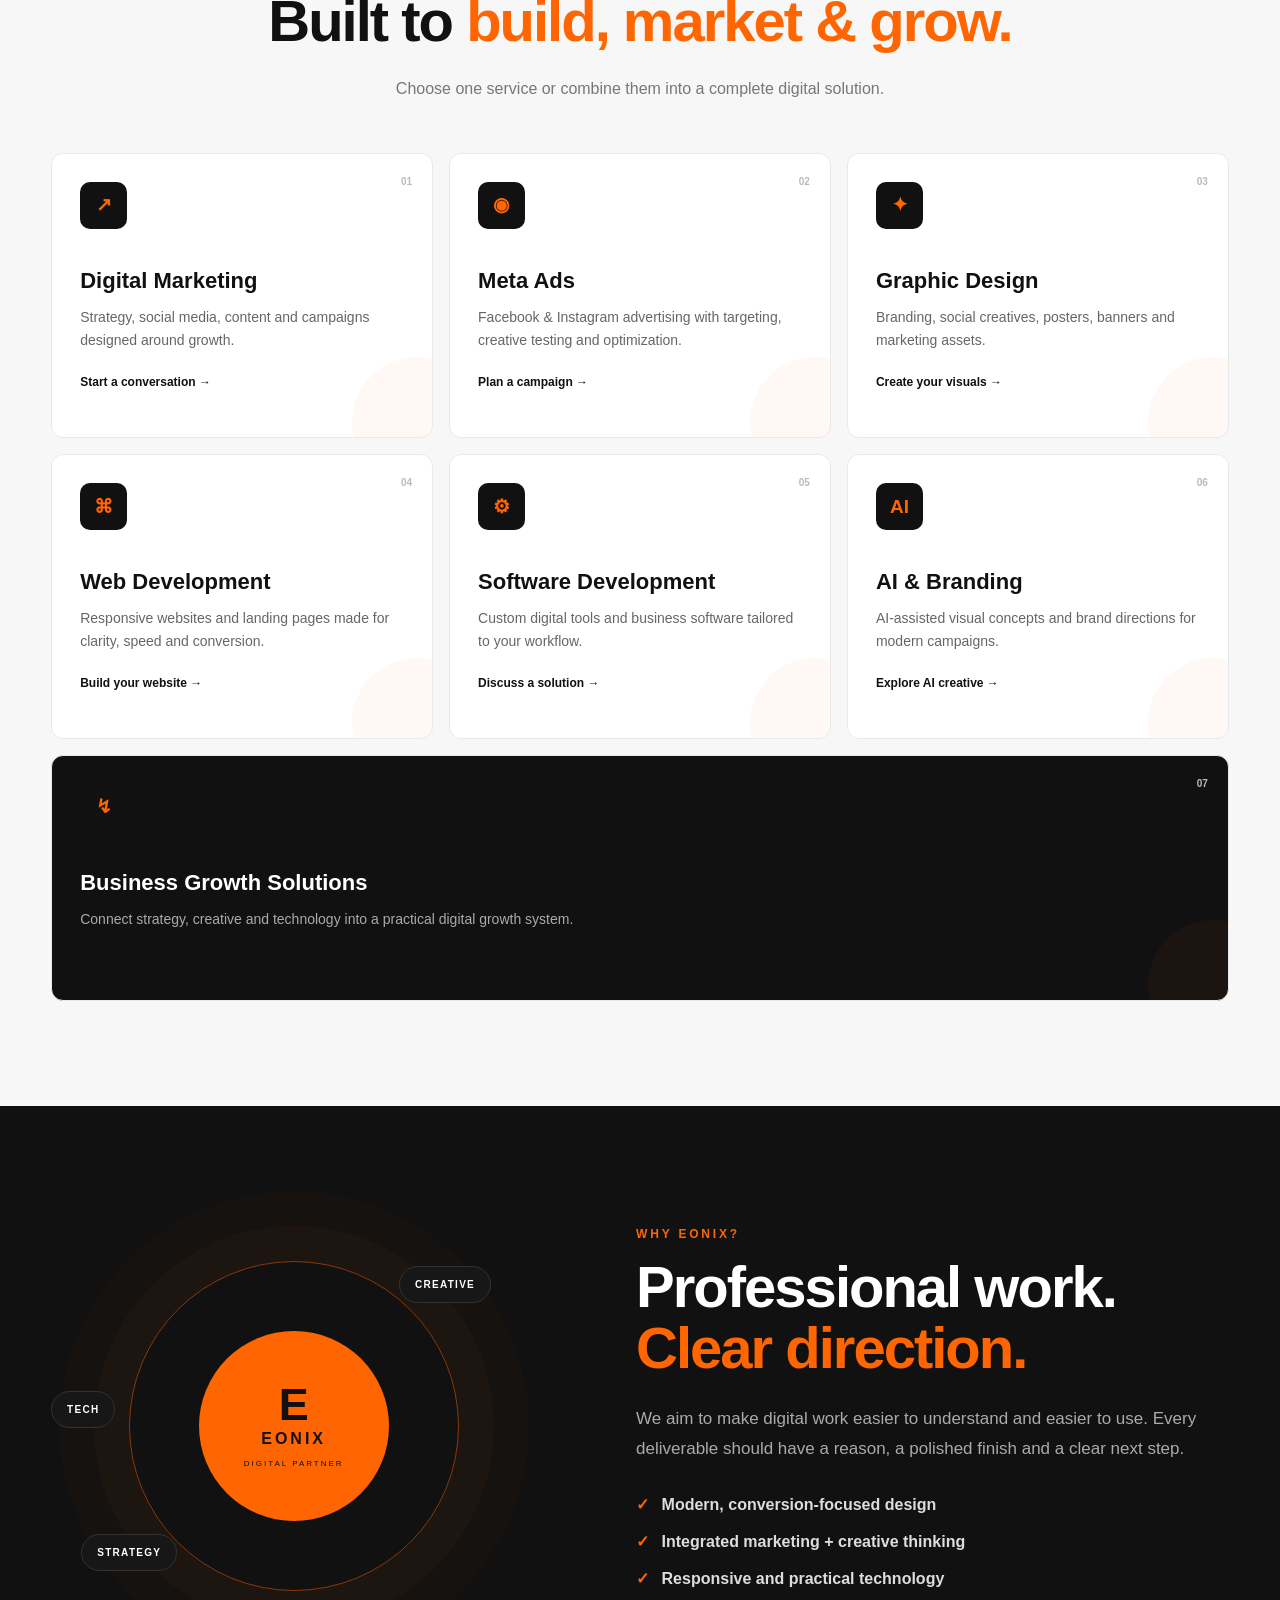
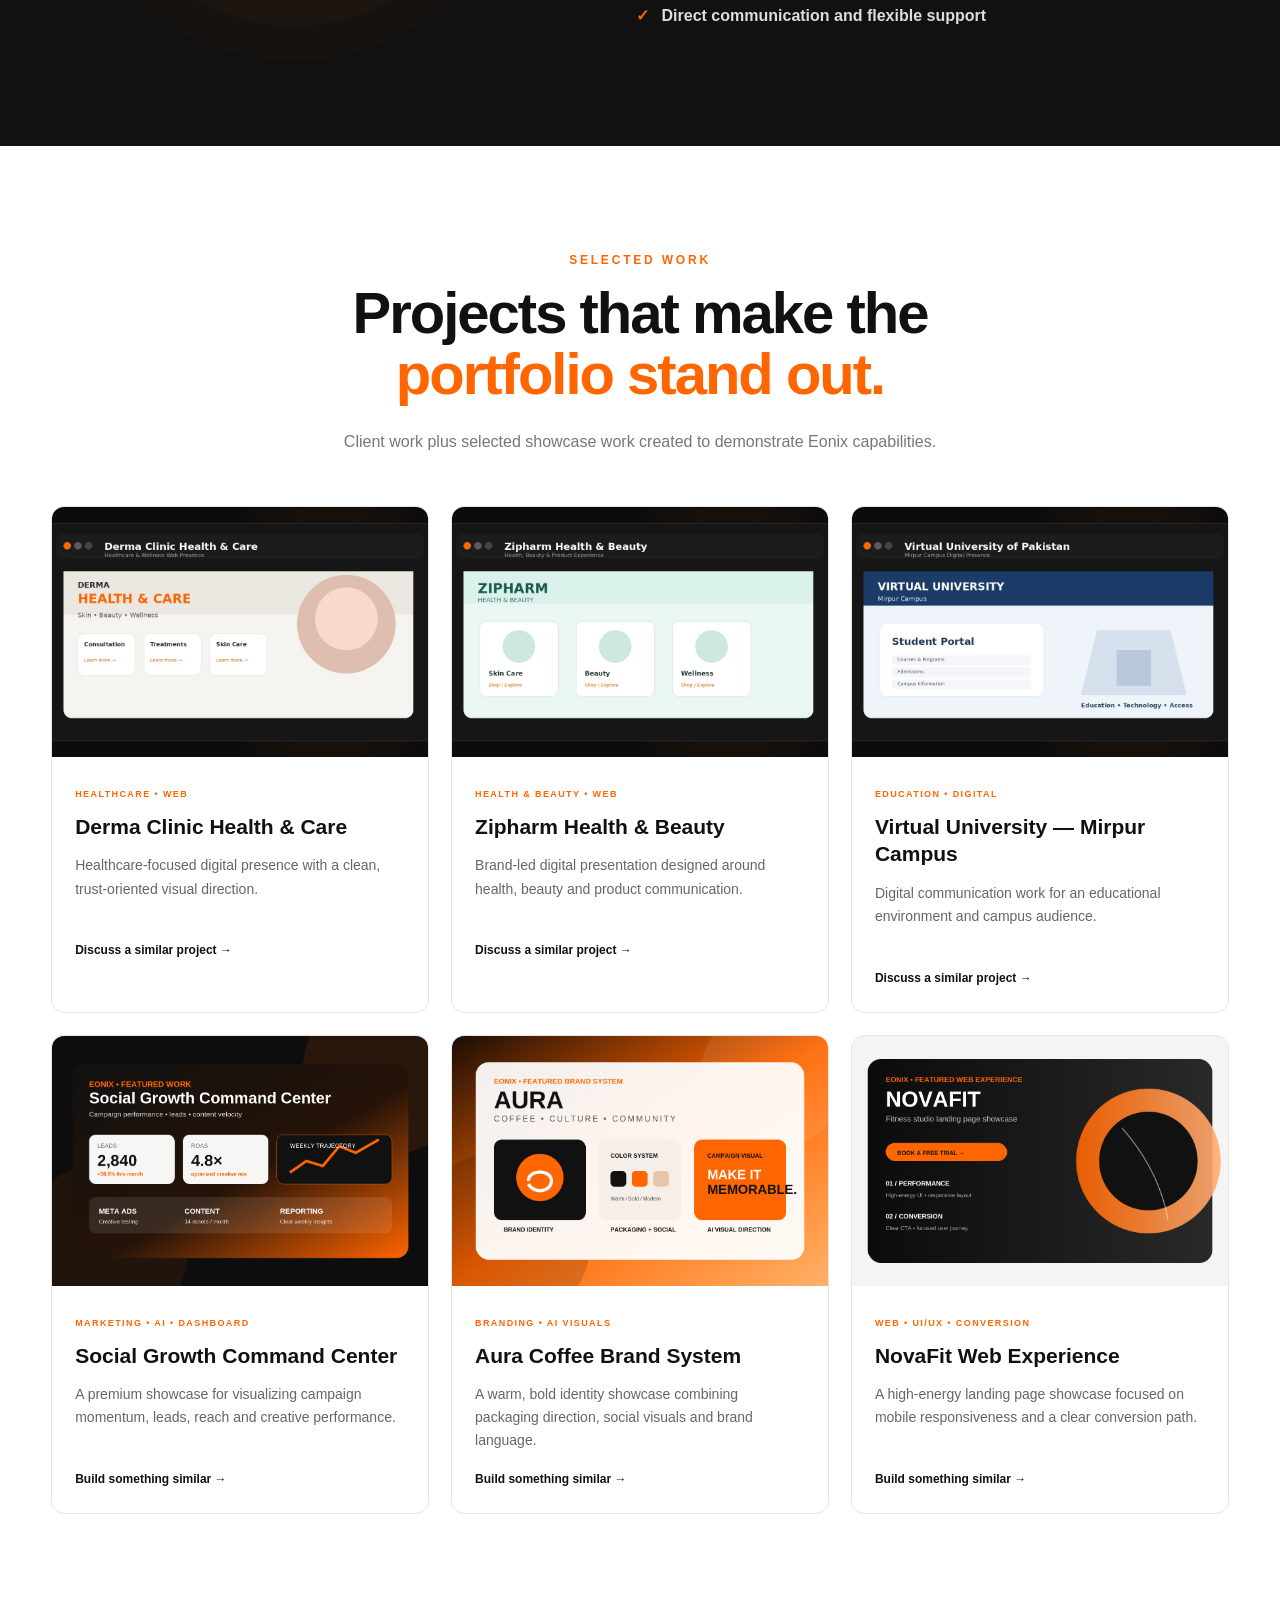
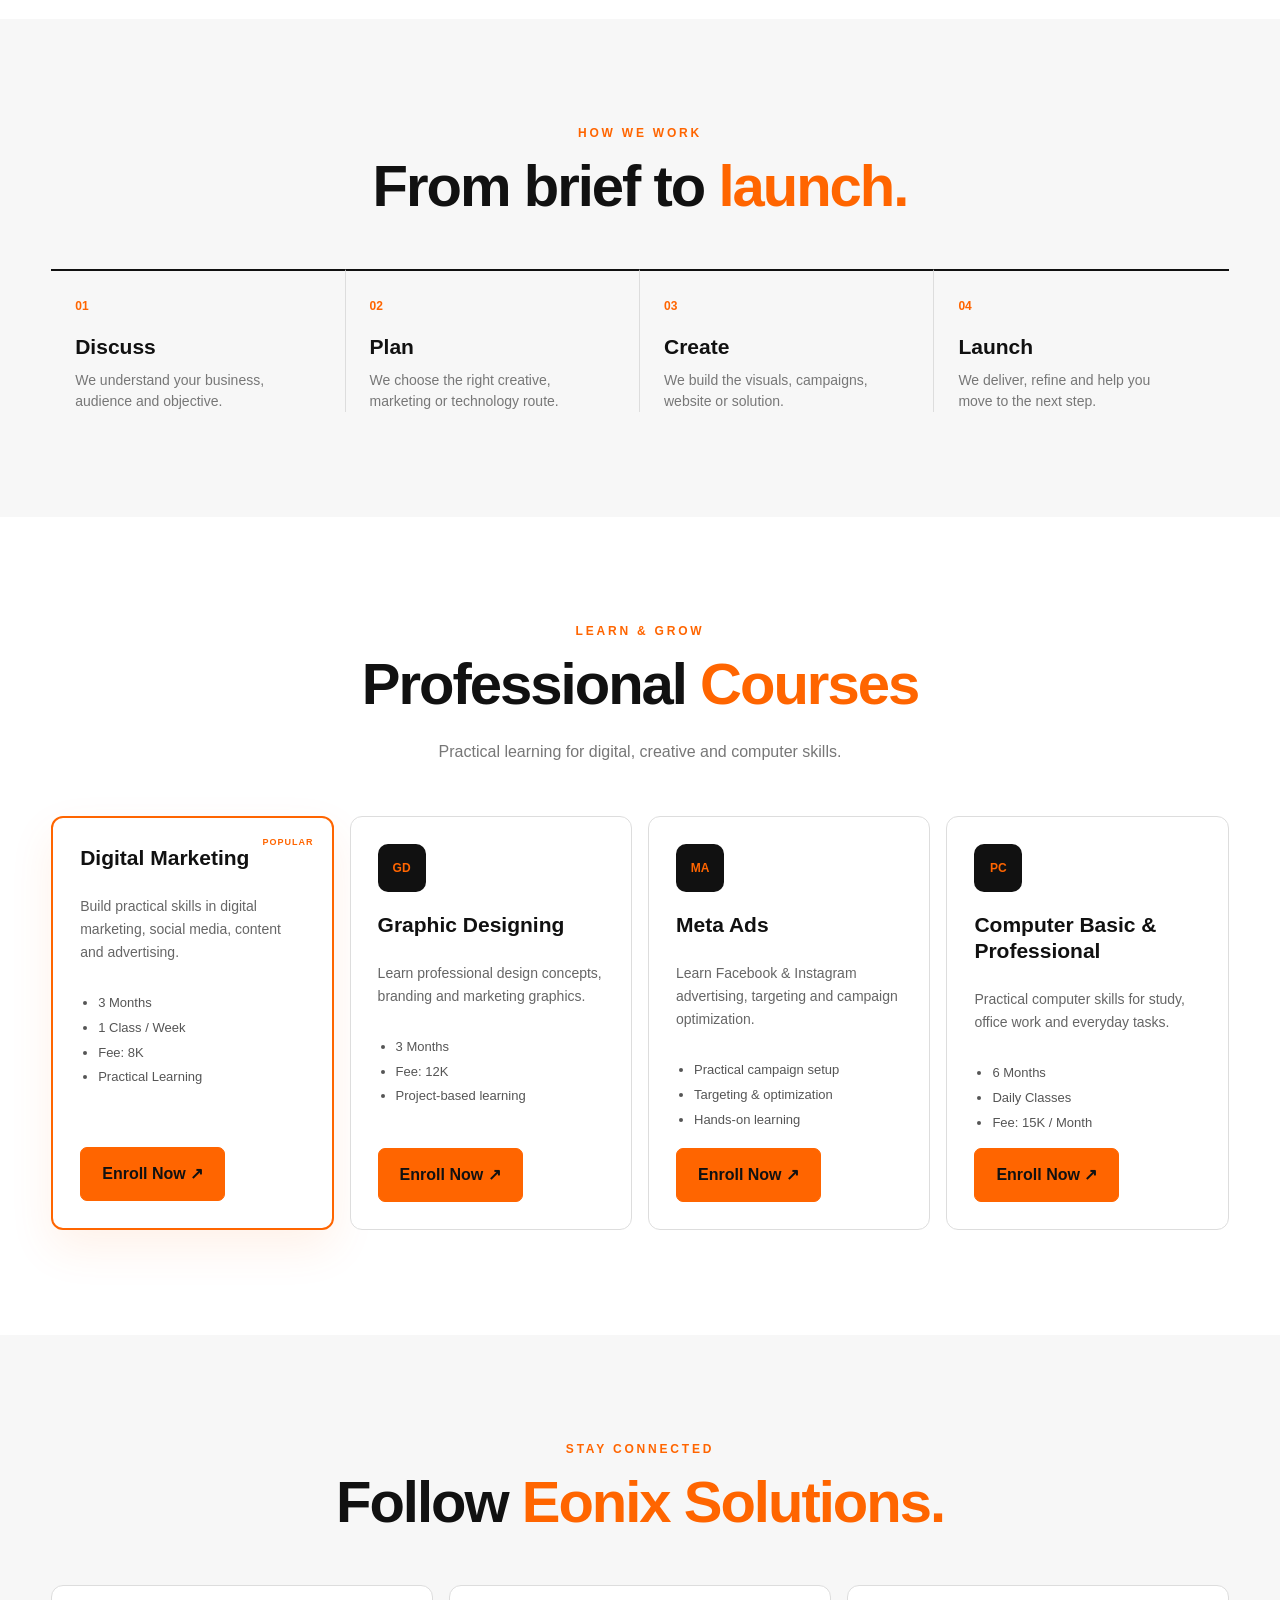
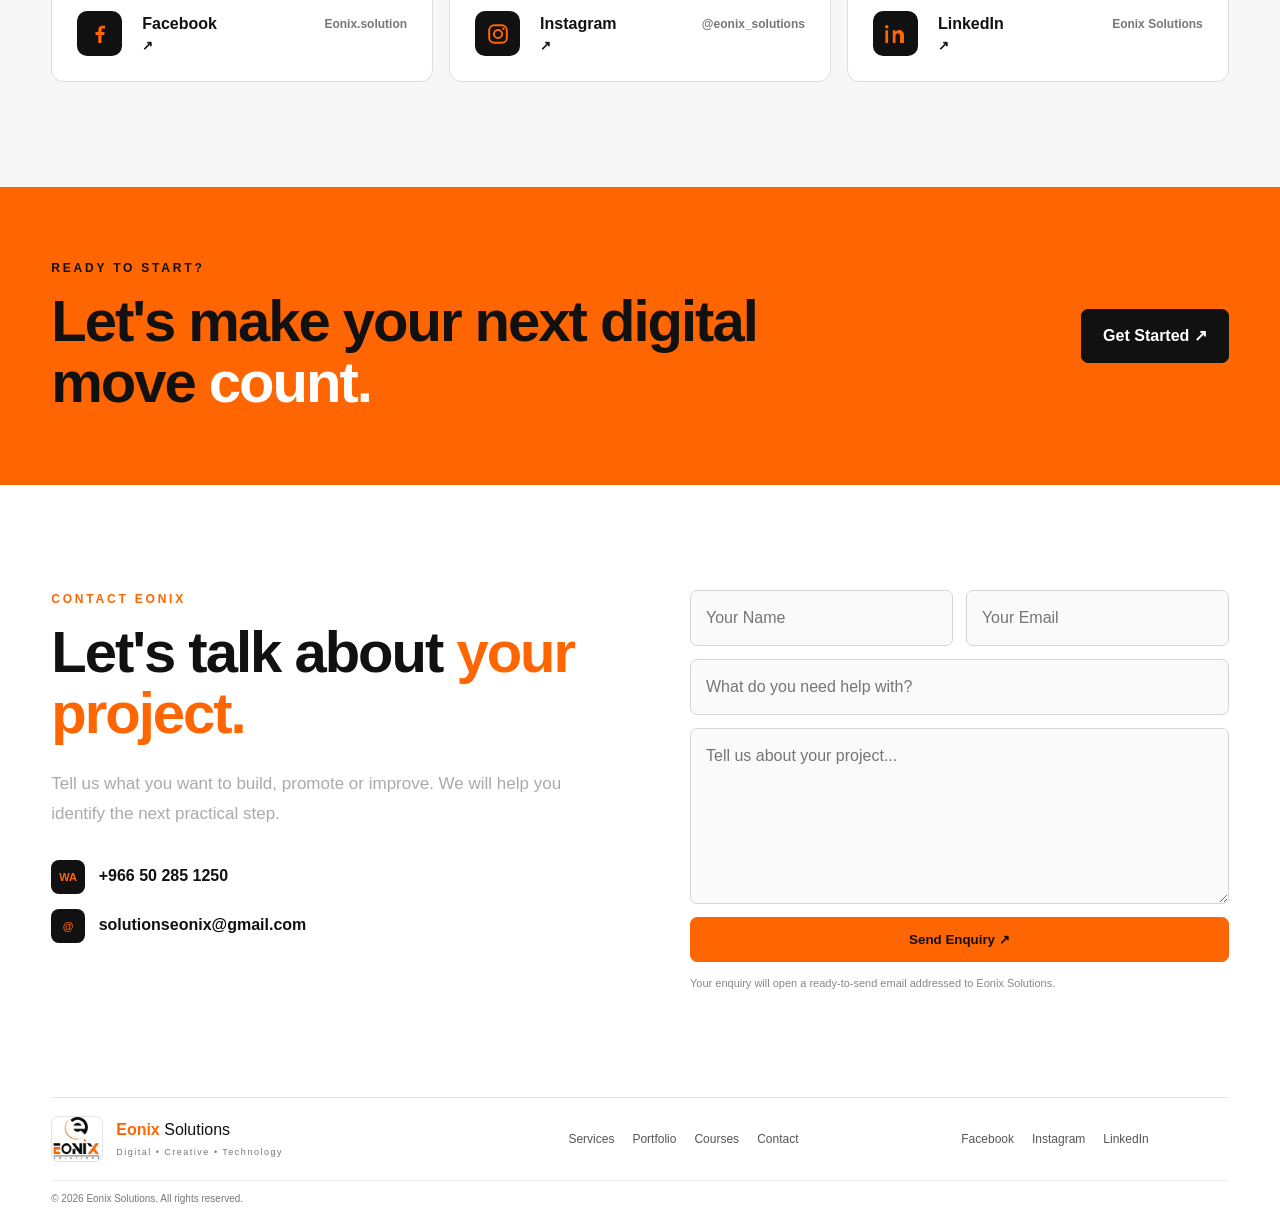
==== commit 50052b36: "Add files via upload" ====
--- a/index.html
+++ b/index.html
@@ -3,16 +3,66 @@
 <head>
 <meta charset="UTF-8">
 <meta name="viewport" content="width=device-width, initial-scale=1.0">
-<meta name="description" content="Eonix Solutions provides digital marketing, Meta Ads, graphic design, AI branding, web development, software solutions and professional courses.">
-<meta name="keywords" content="Eonix Solutions, digital marketing, Meta Ads, Facebook Ads, Instagram Ads, graphic design, AI branding, web development, software development, courses">
+<meta name="description" content="Eonix Solutions is a digital agency offering digital marketing, Meta Ads, social media marketing, graphic design, AI branding, web development and software solutions.">
+<meta name="keywords" content="Eonix Solutions, Eonix Solutions digital marketing, Eonix Solutions web development, digital marketing agency, Meta Ads management, social media marketing, graphic design, AI branding, website development, software development">
 <meta name="author" content="Eonix Solutions">
+<meta name="robots" content="index, follow, max-image-preview:large, max-snippet:-1, max-video-preview:-1">
+<meta name="googlebot" content="index, follow">
+<meta name="bingbot" content="index, follow">
 <meta name="theme-color" content="#111111">
-<meta property="og:title" content="Eonix Solutions | Digital, Creative & Technology Solutions">
-<meta property="og:description" content="Build. Market. Grow. Digital marketing, creative and technology solutions for modern businesses.">
+<meta property="og:site_name" content="Eonix Solutions">
+<meta property="og:title" content="Eonix Solutions | Digital Marketing, Web & Creative Solutions">
+<meta property="og:description" content="Digital marketing, Meta Ads, social media, branding, web development and software solutions for modern businesses.">
 <meta property="og:type" content="website">
-<title>Eonix Solutions | Digital, Creative & Technology</title>
+<meta property="og:url" content="https://solutionseonix-web.github.io/eonixsolutions.github.io/">
+<meta property="og:image" content="https://solutionseonix-web.github.io/eonixsolutions.github.io/eonix-og-image.png">
+<meta property="og:image:alt" content="Eonix Solutions — Digital, Creative & Technology">
+<meta name="twitter:card" content="summary_large_image">
+<meta name="twitter:title" content="Eonix Solutions | Digital Marketing, Web & Creative Solutions">
+<meta name="twitter:description" content="Digital marketing, Meta Ads, branding, web development and software solutions for modern businesses.">
+<meta name="twitter:image" content="https://solutionseonix-web.github.io/eonixsolutions.github.io/eonix-og-image.png">
+<link rel="canonical" href="https://solutionseonix-web.github.io/eonixsolutions.github.io/">
+<title>Eonix Solutions | Digital Marketing, Web & Creative Solutions</title>
 <link rel="icon" type="image/png" sizes="512x512" href="./favicon.png">
 <link rel="apple-touch-icon" sizes="512x512" href="./favicon.png">
+<script type="application/ld+json">
+{
+  "@context": "https://schema.org",
+  "@graph": [
+    {
+      "@type": "Organization",
+      "@id": "https://solutionseonix-web.github.io/eonixsolutions.github.io/#organization",
+      "name": "Eonix Solutions",
+      "url": "https://solutionseonix-web.github.io/eonixsolutions.github.io/",
+      "logo": "https://solutionseonix-web.github.io/eonixsolutions.github.io/eonix-logo-final.png",
+      "email": "solutionseonix@gmail.com",
+      "telephone": "+966502851250",
+      "sameAs": [
+        "https://www.facebook.com/Eonix.solution",
+        "https://www.instagram.com/eonix_solutions",
+        "https://www.linkedin.com/in/eonix-solutions-b15768432/"
+      ]
+    },
+    {
+      "@type": "WebSite",
+      "@id": "https://solutionseonix-web.github.io/eonixsolutions.github.io/#website",
+      "url": "https://solutionseonix-web.github.io/eonixsolutions.github.io/",
+      "name": "Eonix Solutions",
+      "publisher": {"@id": "https://solutionseonix-web.github.io/eonixsolutions.github.io/#organization"},
+      "inLanguage": "en"
+    },
+    {
+      "@type": "WebPage",
+      "@id": "https://solutionseonix-web.github.io/eonixsolutions.github.io/#webpage",
+      "url": "https://solutionseonix-web.github.io/eonixsolutions.github.io/",
+      "name": "Eonix Solutions | Digital Marketing, Web & Creative Solutions",
+      "isPartOf": {"@id": "https://solutionseonix-web.github.io/eonixsolutions.github.io/#website"},
+      "about": {"@id": "https://solutionseonix-web.github.io/eonixsolutions.github.io/#organization"},
+      "description": "Digital marketing, Meta Ads, social media marketing, graphic design, AI branding, web development and software solutions from Eonix Solutions."
+    }
+  ]
+}
+</script>
 <link rel="stylesheet" href="style.css">
 </head>
 <body>
@@ -50,9 +100,9 @@
 <section class="section why"><div class="wrap why-grid"><div class="why-visual reveal"><div class="ring"></div><div class="why-core"><span>E</span><b>EONIX</b><small>DIGITAL PARTNER</small></div><div class="why-pill p1">CREATIVE</div><div class="why-pill p2">STRATEGY</div><div class="why-pill p3">TECH</div></div><div class="reveal"><p class="eyebrow">WHY EONIX?</p><h2>Professional work. <span>Clear direction.</span></h2><p class="body-text">We aim to make digital work easier to understand and easier to use. Every deliverable should have a reason, a polished finish and a clear next step.</p><div class="check-list"><div>✓ <span>Modern, conversion-focused design</span></div><div>✓ <span>Integrated marketing + creative thinking</span></div><div>✓ <span>Responsive and practical technology</span></div><div>✓ <span>Direct communication and flexible support</span></div></div></div></div></section>
 
 <section id="work" class="section work"><div class="wrap"><div class="heading reveal"><p class="eyebrow">SELECTED WORK</p><h2>Projects that make the <span>portfolio stand out.</span></h2><p>Client work plus selected showcase work created to demonstrate Eonix capabilities.</p></div><div class="project-grid">
-<article class="project-card reveal"><div class="project-media"><img src="./derma-clinic-final.jpg" alt="Derma Clinic Health and Care project preview"><span>CLIENT PROJECT</span></div><div class="project-body"><small>HEALTHCARE • WEB</small><h3>Derma Clinic Health & Care</h3><p>Healthcare-focused digital presence with a clean, trust-oriented visual direction.</p><a href="#contact">Discuss a similar project →</a></div></article>
-<article class="project-card reveal"><div class="project-media"><img src="./zipharm-final.jpg" alt="Zipharm Health and Beauty project preview"><span>CLIENT PROJECT</span></div><div class="project-body"><small>HEALTH & BEAUTY • WEB</small><h3>Zipharm Health & Beauty</h3><p>Brand-led digital presentation designed around health, beauty and product communication.</p><a href="#contact">Discuss a similar project →</a></div></article>
-<article class="project-card reveal"><div class="project-media"><img src="./vu-mirpur-final.jpg" alt="Virtual University of Pakistan Mirpur Campus project preview"><span>CLIENT PROJECT</span></div><div class="project-body"><small>EDUCATION • DIGITAL</small><h3>Virtual University — Mirpur Campus</h3><p>Digital communication work for an educational environment and campus audience.</p><a href="#contact">Discuss a similar project →</a></div></article>
+<article class="project-card reveal"><div class="project-media"><img src="./derma-clinic-final.jpg" alt="Eonix Solutions Derma Clinic Health and Care website project"><span>CLIENT PROJECT</span></div><div class="project-body"><small>HEALTHCARE • WEB</small><h3>Derma Clinic Health & Care</h3><p>Healthcare-focused digital presence with a clean, trust-oriented visual direction.</p><a href="#contact">Discuss a similar project →</a></div></article>
+<article class="project-card reveal"><div class="project-media"><img src="./zipharm-final.jpg" alt="Eonix Solutions Zipharm Health and Beauty website project"><span>CLIENT PROJECT</span></div><div class="project-body"><small>HEALTH & BEAUTY • WEB</small><h3>Zipharm Health & Beauty</h3><p>Brand-led digital presentation designed around health, beauty and product communication.</p><a href="#contact">Discuss a similar project →</a></div></article>
+<article class="project-card reveal"><div class="project-media"><img src="./vu-mirpur-final.jpg" alt="Eonix Solutions Virtual University of Pakistan Mirpur Campus digital project"><span>CLIENT PROJECT</span></div><div class="project-body"><small>EDUCATION • DIGITAL</small><h3>Virtual University — Mirpur Campus</h3><p>Digital communication work for an educational environment and campus audience.</p><a href="#contact">Discuss a similar project →</a></div></article>
 <article class="project-card reveal"><div class="project-media"><img src="./social-growth.png" alt="Social Growth Command Center featured work"></div><div class="project-body"><small>MARKETING • AI • DASHBOARD</small><h3>Social Growth Command Center</h3><p>A premium showcase for visualizing campaign momentum, leads, reach and creative performance.</p><a href="#contact">Build something similar →</a></div></article>
 <article class="project-card reveal"><div class="project-media"><img src="./aura-brand.png" alt="Aura Coffee brand system featured work"></div><div class="project-body"><small>BRANDING • AI VISUALS</small><h3>Aura Coffee Brand System</h3><p>A warm, bold identity showcase combining packaging direction, social visuals and brand language.</p><a href="#contact">Build something similar →</a></div></article>
 <article class="project-card reveal"><div class="project-media"><img src="./novafit-web.png" alt="NovaFit web experience featured work"></div><div class="project-body"><small>WEB • UI/UX • CONVERSION</small><h3>NovaFit Web Experience</h3><p>A high-energy landing page showcase focused on mobile responsiveness and a clear conversion path.</p><a href="#contact">Build something similar →</a></div></article>
@@ -61,7 +111,7 @@
 <section class="section process"><div class="wrap"><div class="heading reveal"><p class="eyebrow">HOW WE WORK</p><h2>From brief to <span>launch.</span></h2></div><div class="process-grid"><div class="step reveal"><b>01</b><h3>Discuss</h3><p>We understand your business, audience and objective.</p></div><div class="step reveal"><b>02</b><h3>Plan</h3><p>We choose the right creative, marketing or technology route.</p></div><div class="step reveal"><b>03</b><h3>Create</h3><p>We build the visuals, campaigns, website or solution.</p></div><div class="step reveal"><b>04</b><h3>Launch</h3><p>We deliver, refine and help you move to the next step.</p></div></div></div></section>
 
 <section id="courses" class="section courses"><div class="wrap"><div class="heading reveal"><p class="eyebrow">LEARN & GROW</p><h2>Professional <span>Courses</span></h2><p>Practical learning for digital, creative and computer skills.</p></div><div class="course-grid">
-<article class="course featured reveal"><span class="badge">POPULAR</span><div class="course-price">8K</div><h3>Digital Marketing</h3><p>Build practical skills in digital marketing, social media, content and advertising.</p><ul><li>3 Months</li><li>1 Class / Week</li><li>Practical Learning</li></ul><a class="btn" href="https://wa.me/966502851250?text=Hello%20Eonix%20Solutions%2C%20I%20want%20to%20enroll%20in%20the%20Digital%20Marketing%20Course." target="_blank" rel="noopener">Enroll Now ↗</a></article>
+<article class="course featured reveal"><span class="badge">POPULAR</span><h3>Digital Marketing</h3><p>Build practical skills in digital marketing, social media, content and advertising.</p><ul><li>3 Months</li><li>1 Class / Week</li><li>Fee: 8K</li><li>Practical Learning</li></ul><a class="btn" href="https://wa.me/966502851250?text=Hello%20Eonix%20Solutions%2C%20I%20want%20to%20enroll%20in%20the%20Digital%20Marketing%20Course." target="_blank" rel="noopener">Enroll Now ↗</a></article>
 <article class="course reveal"><div class="course-mark">GD</div><h3>Graphic Designing</h3><p>Learn professional design concepts, branding and marketing graphics.</p><ul><li>3 Months</li><li>Fee: 12K</li><li>Project-based learning</li></ul><a class="btn" href="https://wa.me/966502851250?text=Hello%20Eonix%20Solutions%2C%20I%20want%20to%20enroll%20in%20the%20Graphic%20Designing%20Course." target="_blank" rel="noopener">Enroll Now ↗</a></article>
 <article class="course reveal"><div class="course-mark">MA</div><h3>Meta Ads</h3><p>Learn Facebook & Instagram advertising, targeting and campaign optimization.</p><ul><li>Practical campaign setup</li><li>Targeting & optimization</li><li>Hands-on learning</li></ul><a class="btn" href="https://wa.me/966502851250?text=Hello%20Eonix%20Solutions%2C%20I%20want%20to%20enroll%20in%20the%20Meta%20Ads%20Course." target="_blank" rel="noopener">Enroll Now ↗</a></article>
 <article class="course reveal"><div class="course-mark">PC</div><h3>Computer Basic & Professional</h3><p>Practical computer skills for study, office work and everyday tasks.</p><ul><li>6 Months</li><li>Daily Classes</li><li>Fee: 15K / Month</li></ul><a class="btn" href="https://wa.me/966502851250?text=Hello%20Eonix%20Solutions%2C%20I%20want%20to%20enroll%20in%20the%20Computer%20Basic%20%26%20Professional%20Course." target="_blank" rel="noopener">Enroll Now ↗</a></article>
--- a/style.css
+++ b/style.css
@@ -1 +1,106 @@
 :root{--orange:#ff6500;--orange2:#ff8a3d;--ink:#111;--muted:#666;--line:#e9e9e9;--soft:#f7f7f7;--white:#fff}*{box-sizing:border-box}html{scroll-behavior:smooth;scroll-padding-top:86px}body{margin:0;font-family:Inter,Arial,Helvetica,sans-serif;color:var(--ink);background:#fff;line-height:1.5}a{color:inherit}.wrap{width:min(1180px,92%);margin:auto}.header{position:sticky;top:0;z-index:100;background:rgba(255,255,255,.94);backdrop-filter:blur(16px);border-bottom:1px solid rgba(0,0,0,.08)}.nav{min-height:84px;display:flex;align-items:center;justify-content:space-between}.brand{display:flex;align-items:center;gap:10px;text-decoration:none}.brand img{width:64px;height:62px;object-fit:contain}.brand span{font-size:18px;font-weight:800;letter-spacing:.3px}.brand b{font-size:23px}.brand em{font-style:normal;color:#777;font-weight:600}.links{display:flex;align-items:center;gap:27px}.links a{text-decoration:none;font-size:14px;font-weight:800;color:#333}.links a:hover{color:var(--orange)}.links .nav-cta{background:var(--ink);color:#fff;padding:12px 18px;border-radius:7px}.links .nav-cta:hover{background:var(--orange);color:#111}.menu{display:none;border:0;background:none;font-size:28px}.hero{min-height:calc(100vh - 84px);position:relative;overflow:hidden;background:#101010;color:#fff;display:flex;align-items:center}.hero-grid{position:absolute;inset:0;background-image:linear-gradient(rgba(255,255,255,.035) 1px,transparent 1px),linear-gradient(90deg,rgba(255,255,255,.035) 1px,transparent 1px);background-size:55px 55px;mask-image:linear-gradient(to bottom,black,transparent)}.orb{position:absolute;border-radius:50%;filter:blur(2px);background:var(--orange);opacity:.16}.orb-a{width:600px;height:600px;right:-220px;top:-180px}.orb-b{width:280px;height:280px;left:-170px;bottom:-180px}.hero-inner{position:relative;z-index:2;display:grid;grid-template-columns:minmax(0,1.05fr) minmax(0,.95fr);gap:48px;align-items:center;padding:76px 0}.eyebrow{color:var(--orange);font-size:12px;letter-spacing:2.8px;font-weight:900;margin:0 0 14px}.hero h1{font-size:clamp(48px,7vw,82px);line-height:.98;letter-spacing:-3px;margin:0 0 27px;max-width:780px}.hero h1 span,h2 span{color:var(--orange)}.lead{max-width:650px;color:#c9c9c9;font-size:18px;line-height:1.7;margin:0 0 30px}.buttons{display:flex;gap:12px;flex-wrap:wrap}.btn{display:inline-flex;align-items:center;gap:9px;justify-content:center;border:1px solid var(--orange);background:var(--orange);color:#111;text-decoration:none;font-weight:900;padding:14px 21px;border-radius:7px;cursor:pointer;transition:.2s}.btn:hover{transform:translateY(-2px);box-shadow:0 12px 25px rgba(255,101,0,.2)}.btn.ghost{background:transparent;color:#fff;border-color:#555}.btn.ghost:hover{background:#fff;color:#111;border-color:#fff}.trust-row{display:flex;gap:14px;align-items:center;margin-top:52px;color:#aaa;font-size:12px;font-weight:800;text-transform:uppercase;letter-spacing:1.2px}.trust-row i{width:4px;height:4px;background:var(--orange);border-radius:50%}.hero-visual{position:relative;min-height:430px;display:flex;align-items:center;justify-content:center;min-width:0;padding:18px 20px}.dashboard{width:min(560px,100%);max-width:100%;background:rgba(255,255,255,.07);border:1px solid rgba(255,255,255,.16);border-radius:20px;padding:18px;box-shadow:0 35px 90px rgba(0,0,0,.45);backdrop-filter:blur(12px);transform:none}.dash-top{display:flex;align-items:center;gap:6px;border-bottom:1px solid rgba(255,255,255,.1);padding-bottom:15px}.dot{width:8px;height:8px;background:#555;border-radius:50%}.dot.orange{background:var(--orange)}.dash-top b{font-size:10px;letter-spacing:1.6px;margin-left:10px}.live{margin-left:auto;font-size:9px;color:#7cffaa}.dash-main{padding:35px 20px 25px;display:grid;grid-template-columns:1fr 1.15fr;gap:20px;align-items:end}.dash-main small,.dash-cards small{color:#999;font-size:9px;letter-spacing:1.5px;font-weight:900}.dash-main strong{display:block;font-size:48px;color:#fff;line-height:1.1;margin:8px 0}.dash-main p{color:#999;font-size:11px;margin:0}.mini-chart{height:130px;display:flex;align-items:end;gap:8px;padding:10px}.mini-chart span{flex:1;background:linear-gradient(to top,var(--orange),#ffb77e);border-radius:5px 5px 0 0;opacity:.9}.dash-cards{display:grid;grid-template-columns:repeat(3,1fr);gap:10px}.dash-cards div{background:rgba(255,255,255,.06);padding:17px;border-radius:10px}.dash-cards strong{display:block;font-size:22px;margin-top:4px}.float-card{position:absolute;background:#fff;color:#111;padding:13px 16px;border-radius:10px;box-shadow:0 15px 35px rgba(0,0,0,.3);font-size:10px;font-weight:900;letter-spacing:1px}.float-card b{color:var(--orange);margin-left:7px}.fc-one{top:28px;left:0}.fc-two{right:0;bottom:28px}.scroll-cue{position:absolute;bottom:20px;left:4%;font-size:9px;letter-spacing:2px;color:#777}.scroll-cue span{color:var(--orange);font-size:16px;margin-left:7px}.section{padding:105px 0}.about{background:#fff}.about-grid{display:grid;grid-template-columns:.85fr 1.15fr;gap:90px}.section h2{font-size:clamp(38px,5vw,58px);line-height:1.05;letter-spacing:-2px;margin:0 0 25px}.about-copy{max-width:700px}.about-copy .large{font-size:24px;line-height:1.5;color:#222;margin-top:0}.about-copy>p:not(.large){color:#666;line-height:1.8}.about-points{display:grid;grid-template-columns:repeat(3,1fr);gap:18px;margin-top:35px}.about-points div{border-top:2px solid #111;padding-top:14px}.about-points b{display:block;color:var(--orange);font-size:12px;margin-bottom:12px}.about-points strong{display:block;font-size:14px}.about-points span{display:block;color:#777;font-size:12px;margin-top:5px}.services{background:#f7f7f7}.heading{text-align:center;max-width:760px;margin:0 auto 52px}.heading>p:last-child{color:#777;margin:0}.service-grid{display:grid;grid-template-columns:repeat(3,1fr);gap:16px}.service-card{position:relative;background:#fff;border:1px solid var(--line);padding:28px;border-radius:12px;min-height:285px;transition:.25s;overflow:hidden}.service-card:hover{transform:translateY(-7px);border-color:var(--orange);box-shadow:0 18px 45px rgba(0,0,0,.08)}.service-card:after{content:"";position:absolute;width:130px;height:130px;border-radius:50%;background:var(--orange);opacity:.045;right:-50px;bottom:-50px}.service-no{position:absolute;right:20px;top:20px;color:#bbb;font-size:10px;font-weight:900}.icon{width:47px;height:47px;border-radius:10px;background:#111;color:var(--orange);display:grid;place-items:center;font-weight:900;font-size:19px;margin-bottom:35px}.service-card h3{font-size:22px;margin:0 0 9px}.service-card p{color:#666;font-size:14px;line-height:1.65;margin:0 0 17px}.service-card a{font-size:12px;font-weight:900;color:#111;text-decoration:none}.service-card a:hover{color:var(--orange)}.service-card.wide{grid-column:span 3;background:#111;color:#fff;min-height:190px}.service-card.wide p{color:#aaa;max-width:650px}.why{background:#111;color:#fff}.why-grid{display:grid;grid-template-columns:.9fr 1.1fr;gap:100px;align-items:center}.why-visual{height:430px;position:relative;display:grid;place-items:center}.ring{position:absolute;width:330px;height:330px;border:1px solid rgba(255,101,0,.5);border-radius:50%;box-shadow:0 0 0 35px rgba(255,101,0,.03),0 0 0 70px rgba(255,101,0,.02)}.why-core{width:190px;height:190px;border-radius:50%;background:var(--orange);color:#111;display:flex;flex-direction:column;align-items:center;justify-content:center;position:relative;z-index:2}.why-core span{font-size:45px;font-weight:900;line-height:1}.why-core b{letter-spacing:3px;font-size:16px}.why-core small{font-size:8px;letter-spacing:2px;margin-top:7px}.why-pill{position:absolute;border:1px solid #333;background:#171717;padding:10px 15px;border-radius:30px;font-size:10px;font-weight:900;letter-spacing:1.3px}.p1{top:55px;right:45px}.p2{bottom:70px;left:30px}.p3{top:180px;left:0}.body-text{color:#aaa;font-size:17px;line-height:1.8;max-width:650px}.check-list{margin-top:28px;display:grid;gap:13px}.check-list div{color:var(--orange);font-weight:900}.check-list span{color:#ddd;font-weight:600;margin-left:8px}.work{background:#fff}.project-grid{display:grid;grid-template-columns:repeat(3,1fr);gap:22px}.project-card{background:#fff;border:1px solid #e4e4e4;border-radius:13px;overflow:hidden;transition:.25s}.project-card:hover{transform:translateY(-7px);box-shadow:0 20px 45px rgba(0,0,0,.09);border-color:#ddd}.project-media{height:250px;position:relative;overflow:hidden;background:#eee}.project-media img{width:100%;height:100%;object-fit:cover;display:block;transition:.45s}.project-card:hover .project-media img{transform:scale(1.045)}.project-media span{display:none}.project-body{padding:23px}.project-body small{color:var(--orange);font-size:9px;font-weight:900;letter-spacing:1.4px}.project-body h3{font-size:21px;line-height:1.3;margin:9px 0}.project-body p{color:#666;font-size:14px;line-height:1.65;min-height:69px}.project-body a{font-size:12px;font-weight:900;text-decoration:none}.project-body a:hover{color:var(--orange)}.process{background:#f7f7f7}.process-grid{display:grid;grid-template-columns:repeat(4,1fr);gap:0}.step{border-top:2px solid #111;padding:22px 24px 0;position:relative}.step:not(:last-child){border-right:1px solid #ddd}.step b{color:var(--orange);font-size:12px}.step h3{font-size:21px;margin:14px 0 7px}.step p{color:#777;font-size:14px;margin:0;max-width:220px}.courses{background:#fff}.course-grid{display:grid;grid-template-columns:repeat(4,1fr);gap:16px}.course{border:1px solid #ddd;border-radius:12px;padding:27px;background:#fff;display:flex;flex-direction:column;min-height:385px;position:relative}.course.featured{border:2px solid var(--orange);box-shadow:0 18px 45px rgba(255,101,0,.09)}.badge{position:absolute;right:18px;top:18px;color:var(--orange);font-size:9px;font-weight:900;letter-spacing:1px}.course-price{font-size:31px;font-weight:900;color:var(--orange);margin-bottom:20px}.course-mark{width:48px;height:48px;border-radius:10px;background:#111;color:var(--orange);display:grid;place-items:center;font-size:12px;font-weight:900;margin-bottom:20px}.course h3{font-size:21px;line-height:1.25;margin:0 0 10px}.course p{color:#666;font-size:14px;line-height:1.65}.course ul{padding-left:18px;color:#555;font-size:13px;line-height:1.9;flex:1}.course .btn{align-self:flex-start}.social-section{background:#f7f7f7}.social-grid{display:grid;grid-template-columns:repeat(3,1fr);gap:16px}.social{background:#fff;border:1px solid #ddd;border-radius:12px;padding:25px;text-decoration:none;display:grid;grid-template-columns:50px 1fr auto;grid-template-rows:auto auto;column-gap:15px;align-items:center;transition:.2s}.social:hover{border-color:var(--orange);transform:translateY(-4px)}.social b{grid-row:1/3;width:45px;height:45px;border-radius:10px;background:#111;color:var(--orange);display:grid;place-items:center;font-size:19px}.brand-icon svg{width:24px;height:24px;display:block}.facebook-icon svg path,.linkedin-icon svg path{fill:currentColor}.instagram-icon svg rect,.instagram-icon svg circle:first-of-type{fill:none;stroke:currentColor}.instagram-icon svg circle:last-of-type{fill:currentColor}.social strong{font-size:16px}.social span{font-size:12px;color:#777}.social{font-size:13px;font-weight:900}.cta{background:var(--orange);padding:72px 0}.cta-in{display:flex;align-items:center;justify-content:space-between;gap:30px}.cta .eyebrow{color:#111}.cta h2{font-size:clamp(34px,5vw,58px);line-height:1.05;letter-spacing:-2px;margin:0;max-width:800px}.cta h2 span{color:#fff}.btn.dark{background:#111;border-color:#111;color:#fff}.contact-section{background:#fff}.contact-grid{display:grid;grid-template-columns:1fr 1fr;gap:100px;align-items:start}.contact-links{display:flex;flex-direction:column;gap:15px;margin-top:30px}.contact-links a{text-decoration:none;font-weight:900}.contact-links span{display:inline-grid;place-items:center;width:34px;height:34px;background:#111;color:var(--orange);border-radius:8px;margin-right:9px;font-size:11px}.contact-links a:hover{color:var(--orange)}form{display:flex;flex-direction:column;gap:13px}form .form-row{display:grid;grid-template-columns:1fr 1fr;gap:13px}input,textarea{width:100%;font:inherit;border:1px solid #d5d5d5;border-radius:7px;padding:15px;outline:none;background:#fafafa}textarea{resize:vertical}input:focus,textarea:focus{border-color:var(--orange);box-shadow:0 0 0 3px rgba(255,101,0,.08);background:#fff}form small{font-size:11px;color:#888}.footer{background:#fff;color:#111;padding:18px 0;display:grid;grid-template-columns:1.25fr 1fr 1fr;gap:24px;align-items:center;border-top:1px solid #e5e5e5}.footer-brand{display:flex;gap:13px;align-items:center}.footer-brand img{width:52px;height:46px;background:#fff;border:1px solid #e5e5e5;border-radius:7px;object-fit:contain}.footer-brand b{color:var(--orange)}.footer-brand small{display:block;color:#777;font-size:9px;letter-spacing:1.5px;margin-top:4px}.footer-links,.footer-social{display:flex;gap:18px;flex-wrap:wrap;justify-content:center}.footer a{font-size:12px;color:#555;text-decoration:none}.footer a:hover{color:var(--orange)}.copyright{border-top:1px solid #eee;background:#fff;color:#777;padding:10px 0;font-size:10px}.floating-wa{position:fixed;right:22px;bottom:22px;width:58px;height:58px;border-radius:50%;display:grid;place-items:center;background:#25d366;color:#fff;text-decoration:none;font-size:11px;font-weight:900;box-shadow:0 12px 30px rgba(0,0,0,.25);z-index:110}.reveal{animation:fadeUp .7s both}.reveal:nth-child(2){animation-delay:.08s}.reveal:nth-child(3){animation-delay:.16s}.reveal:nth-child(4){animation-delay:.24s}@keyframes fadeUp{from{opacity:0;transform:translateY(16px)}to{opacity:1;transform:none}}@media(max-width:1050px){.hero-inner{grid-template-columns:1fr}.hero-visual{min-height:330px;padding:10px 0}.dashboard{transform:none}.fc-one{left:0;top:12px}.fc-two{right:0;bottom:15px}.hero-copy{max-width:850px}.service-grid{grid-template-columns:repeat(2,1fr)}.service-card.wide{grid-column:span 2}.course-grid{grid-template-columns:repeat(2,1fr)}.project-grid{grid-template-columns:repeat(2,1fr)}.why-grid{gap:50px}.about-grid{gap:50px}}@media(max-width:760px){.nav{min-height:76px}.brand img{width:56px;height:54px}.brand b{font-size:20px}.brand span{font-size:16px}.menu{display:block;color:#111}.links{display:none;position:absolute;top:76px;left:0;right:0;padding:18px 4%;background:#fff;flex-direction:column;align-items:stretch;gap:0;border-bottom:1px solid #ddd;box-shadow:0 15px 30px rgba(0,0,0,.08)}.links.open{display:flex}.links a{padding:13px 0}.links .nav-cta{padding:12px 15px;text-align:center}.hero{min-height:calc(100vh - 76px)}.hero-inner{padding:75px 0}.hero h1{font-size:50px;letter-spacing:-2px}.lead{font-size:16px}.trust-row{margin-top:35px}.section{padding:75px 0}.about-grid,.why-grid,.contact-grid{grid-template-columns:1fr}.about-points{grid-template-columns:1fr}.service-grid,.project-grid,.course-grid,.social-grid{grid-template-columns:1fr}.service-card.wide{grid-column:auto}.why-visual{height:350px}.process-grid{grid-template-columns:1fr 1fr}.step{border-right:0!important;border-bottom:1px solid #ddd;padding-bottom:25px}.cta-in{align-items:flex-start;flex-direction:column}.footer{grid-template-columns:1fr}.footer-links,.footer-social{justify-content:flex-start}form .form-row{grid-template-columns:1fr}.project-body p{min-height:auto}.floating-wa{right:16px;bottom:16px}.scroll-cue{display:none}}
+
+
+/* Responsive hardening — adapts cleanly from large monitors to small phones */
+html, body { max-width: 100%; overflow-x: hidden; }
+img, svg, video { max-width: 100%; }
+button, input, textarea { max-width: 100%; }
+.hero-inner > *, .about-grid > *, .why-grid > *, .contact-grid > * { min-width: 0; }
+.course h3, .project-body h3, .service-card h3 { overflow-wrap: anywhere; }
+
+@media (max-width: 1100px) {
+  .wrap { width: min(94%, 1000px); }
+  .links { gap: 18px; }
+  .links a { font-size: 13px; }
+  .hero-inner { gap: 30px; }
+  .about-grid { gap: 55px; }
+  .why-grid { gap: 55px; }
+}
+
+@media (max-width: 900px) {
+  .nav { min-height: 76px; }
+  .brand img { width: 58px; height: 56px; }
+  .brand b { font-size: 21px; }
+  .brand span { font-size: 16px; }
+  .menu { display: block; color: #111; padding: 6px; cursor: pointer; }
+  .links { display: none; position: absolute; top: 76px; left: 0; right: 0; padding: 14px 5%; background: #fff; flex-direction: column; align-items: stretch; gap: 0; border-bottom: 1px solid #ddd; box-shadow: 0 15px 30px rgba(0,0,0,.08); }
+  .links.open { display: flex; }
+  .links a { padding: 13px 0; font-size: 14px; }
+  .links .nav-cta { padding: 12px 15px; text-align: center; margin-top: 4px; }
+  .hero-inner { grid-template-columns: 1fr; padding: 70px 0 82px; }
+  .hero-copy { max-width: 850px; }
+  .hero-visual { min-height: 350px; padding: 10px 0; }
+  .dashboard { width: min(620px, 100%); }
+  .fc-one { left: 2%; top: 8px; }
+  .fc-two { right: 2%; bottom: 8px; }
+  .service-grid, .project-grid { grid-template-columns: repeat(2, minmax(0, 1fr)); }
+  .service-card.wide { grid-column: span 2; }
+  .course-grid { grid-template-columns: repeat(2, minmax(0, 1fr)); }
+  .social-grid { grid-template-columns: repeat(2, minmax(0, 1fr)); }
+  .about-grid, .why-grid, .contact-grid { grid-template-columns: 1fr; }
+  .about-grid, .why-grid, .contact-grid { gap: 45px; }
+}
+
+@media (max-width: 640px) {
+  html { scroll-padding-top: 76px; }
+  .wrap { width: min(92%, 560px); }
+  .hero { min-height: auto; }
+  .hero-inner { padding: 58px 0 72px; }
+  .hero h1 { font-size: clamp(38px, 12vw, 50px); letter-spacing: -1.5px; }
+  .lead { font-size: 15px; line-height: 1.65; }
+  .buttons { flex-direction: column; align-items: stretch; }
+  .buttons .btn { width: 100%; }
+  .trust-row { margin-top: 30px; flex-wrap: wrap; gap: 9px 12px; }
+  .hero-visual { min-height: 300px; }
+  .dashboard { padding: 13px; border-radius: 15px; }
+  .dash-main { padding: 25px 10px 18px; grid-template-columns: 1fr; gap: 15px; }
+  .dash-main strong { font-size: clamp(34px, 10vw, 44px); }
+  .mini-chart { height: 105px; padding: 7px 2px; gap: 5px; }
+  .dash-cards div { padding: 12px 9px; }
+  .dash-cards strong { font-size: 18px; }
+  .dash-top b { font-size: 8px; margin-left: 5px; }
+  .float-card { font-size: 8px; padding: 10px 11px; }
+  .fc-one { left: 0; top: -3px; }
+  .fc-two { right: 0; bottom: -3px; }
+  .section { padding: 75px 0; }
+  .heading { margin-bottom: 38px; }
+  .section h2 { font-size: clamp(34px, 9vw, 46px); }
+  .about-copy .large { font-size: 20px; }
+  .service-grid, .project-grid, .course-grid, .social-grid { grid-template-columns: 1fr; }
+  .service-card.wide { grid-column: auto; }
+  .project-media { height: clamp(210px, 58vw, 280px); }
+  .course { min-height: 0; padding: 24px; }
+  .course ul { flex: none; margin-bottom: 22px; }
+  .course .btn { width: 100%; }
+  .process-grid { grid-template-columns: 1fr; }
+  .step { border-right: 0 !important; border-bottom: 1px solid #ddd; padding: 20px 0 24px; }
+  .step:last-child { border-bottom: 0; }
+  .cta { padding: 58px 0; }
+  .cta-in { align-items: stretch; }
+  .cta .btn { width: 100%; }
+  form .form-row { grid-template-columns: 1fr; }
+  .footer { grid-template-columns: 1fr; gap: 16px; padding: 20px 0; }
+  .footer-links, .footer-social { justify-content: flex-start; gap: 12px 18px; }
+  .copyright { padding: 10px 0 14px; }
+  .floating-wa { width: 54px; height: 54px; right: 14px; bottom: 14px; }
+}
+
+@media (max-width: 380px) {
+  .wrap { width: 90%; }
+  .brand b { font-size: 18px; }
+  .brand span { font-size: 14px; }
+  .brand img { width: 52px; height: 50px; }
+  .hero-inner { padding-top: 48px; }
+  .hero h1 { font-size: 37px; }
+  .eyebrow { letter-spacing: 2px; font-size: 10px; }
+  .dash-cards { gap: 6px; }
+  .dash-cards div { padding: 10px 7px; }
+  .dash-cards small { font-size: 7px; }
+  .dash-cards strong { font-size: 16px; }
+  .fc-one, .fc-two { display: none; }
+}
+
+@media (prefers-reduced-motion: reduce) {
+  html { scroll-behavior: auto; }
+  *, *::before, *::after { animation-duration: .01ms !important; animation-iteration-count: 1 !important; transition-duration: .01ms !important; }
+}
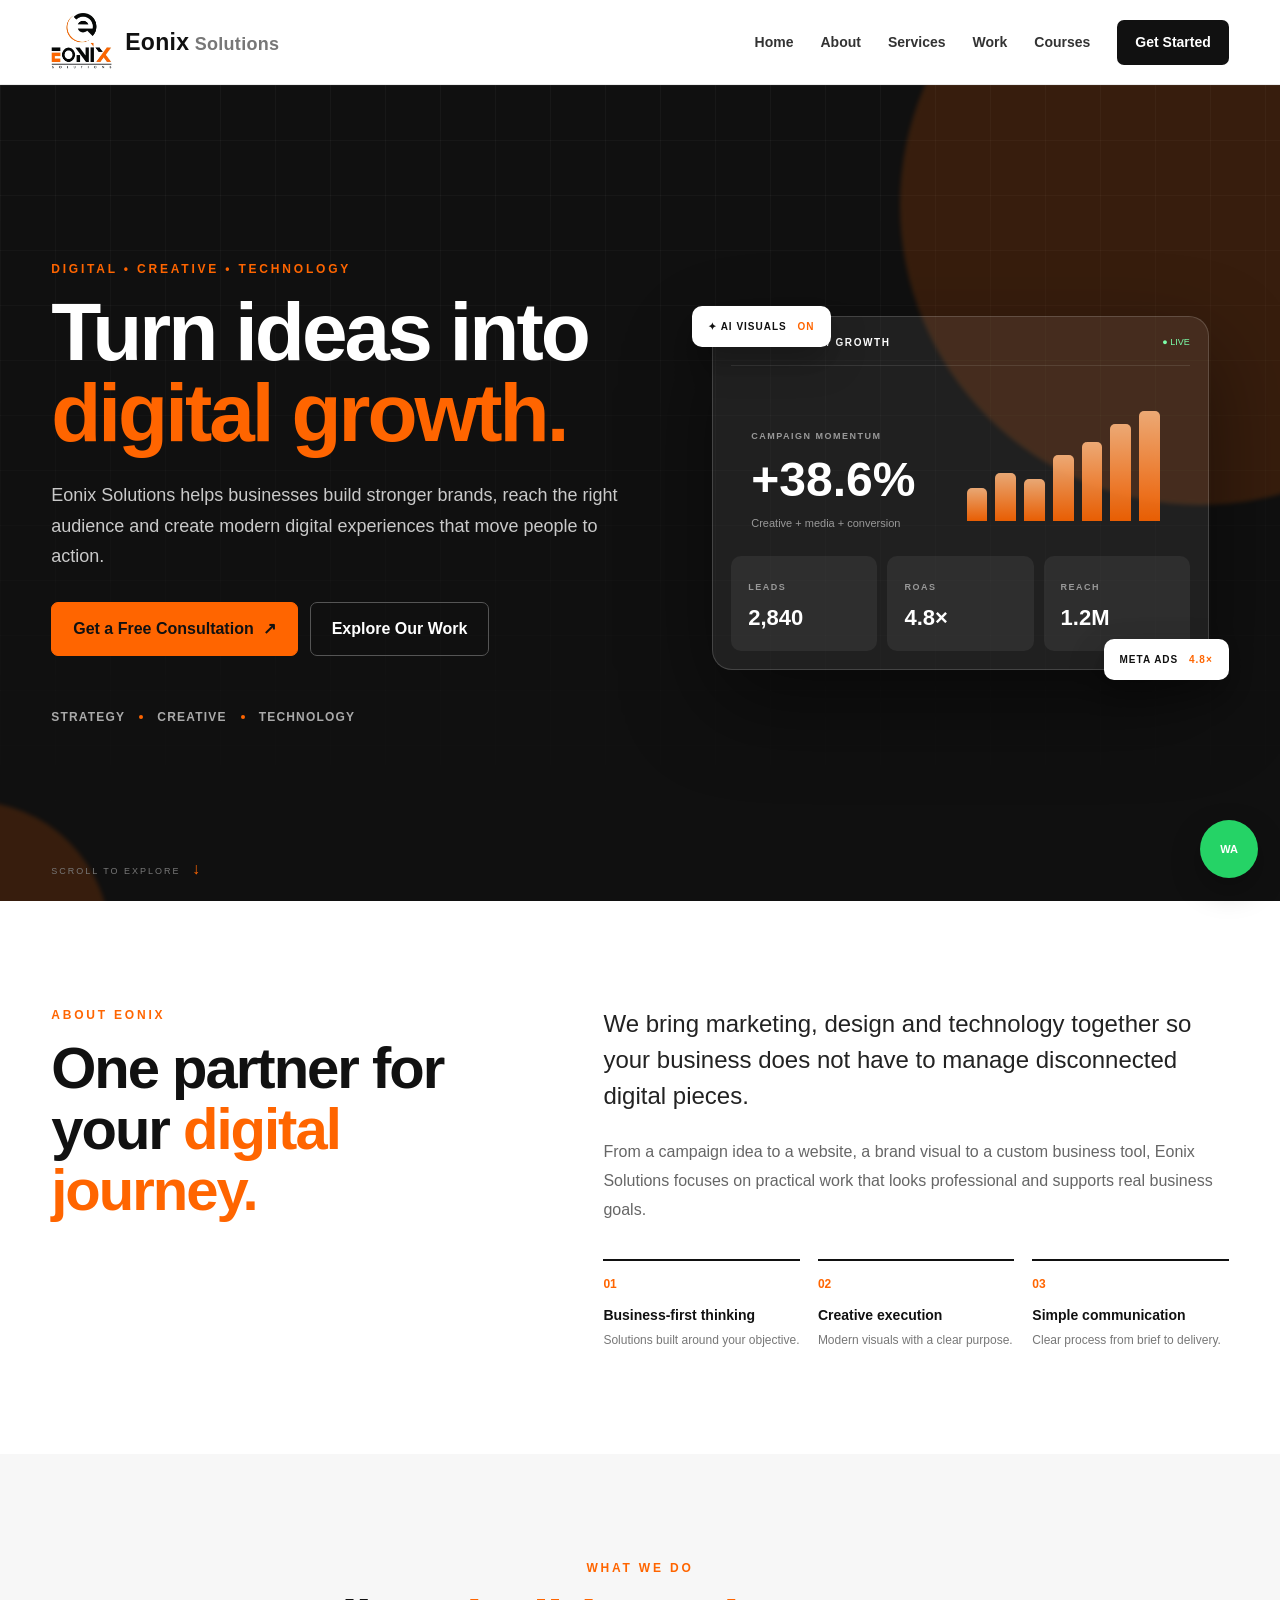
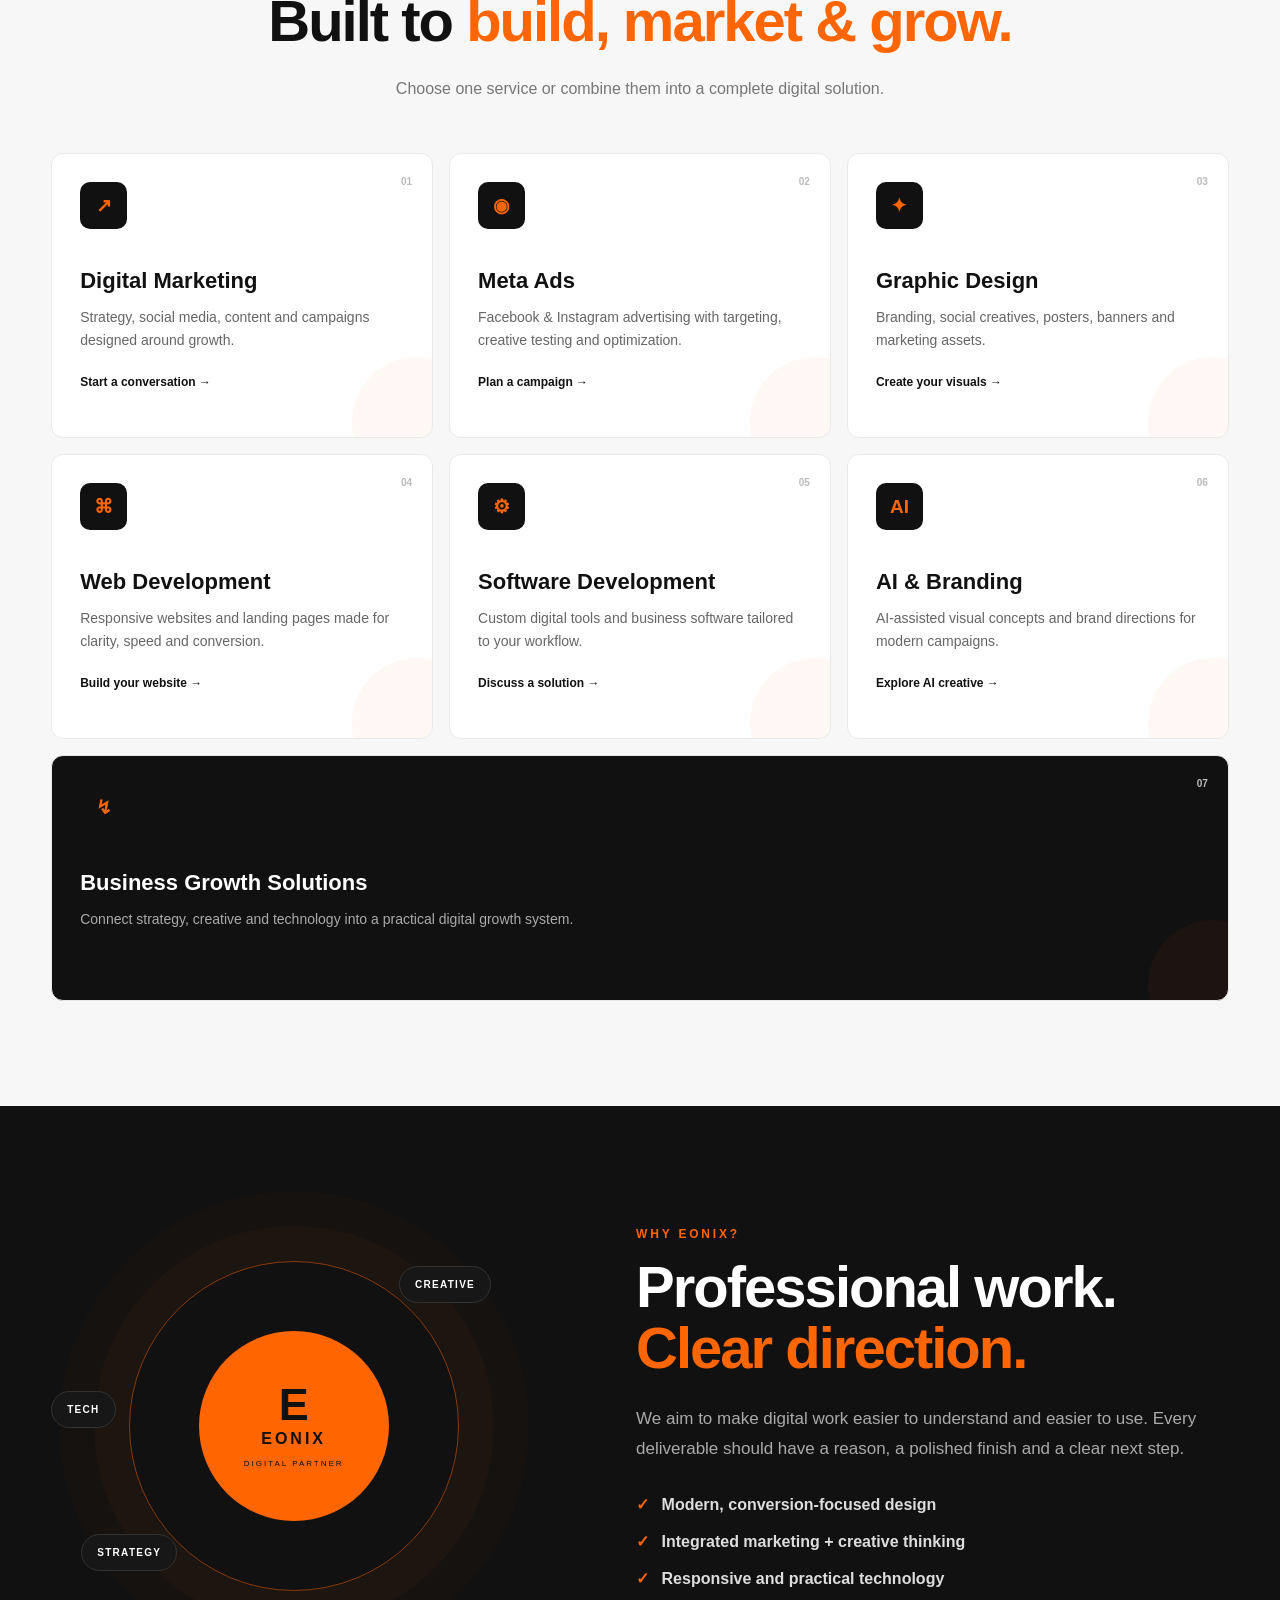
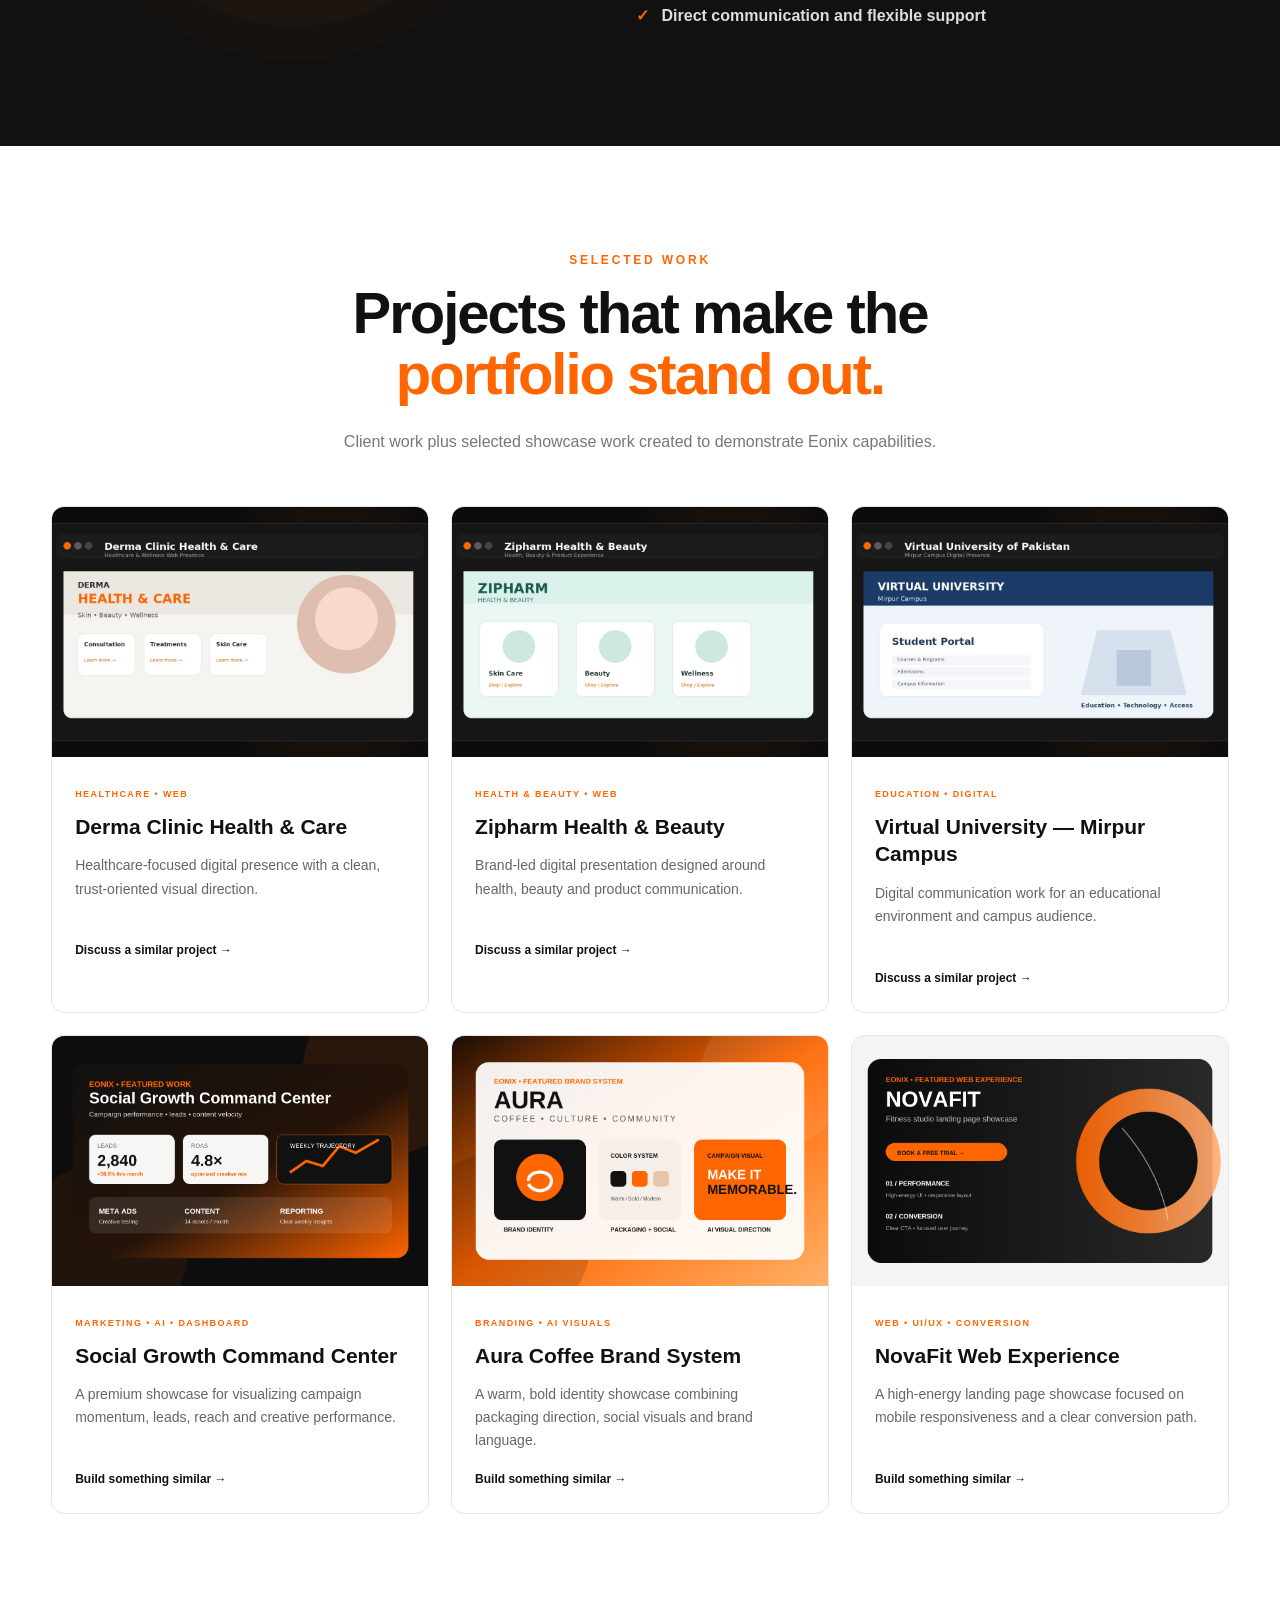
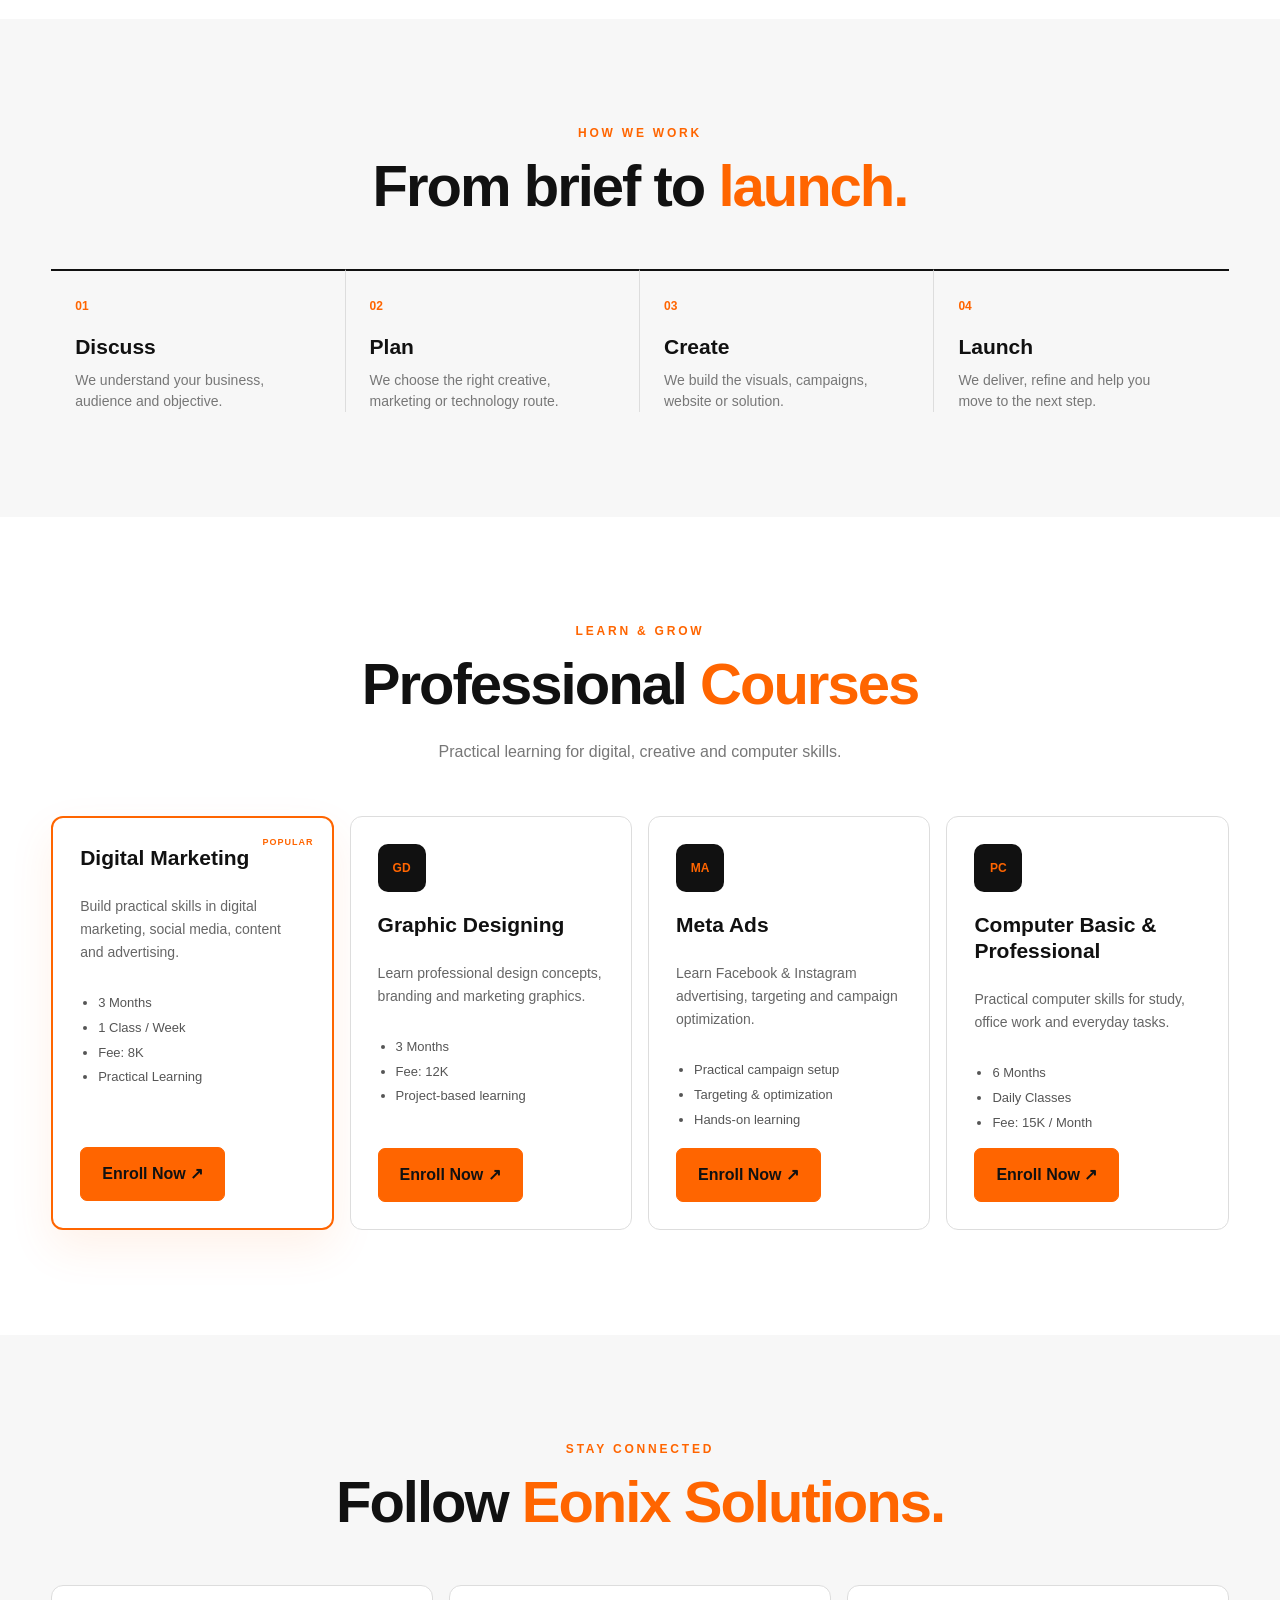
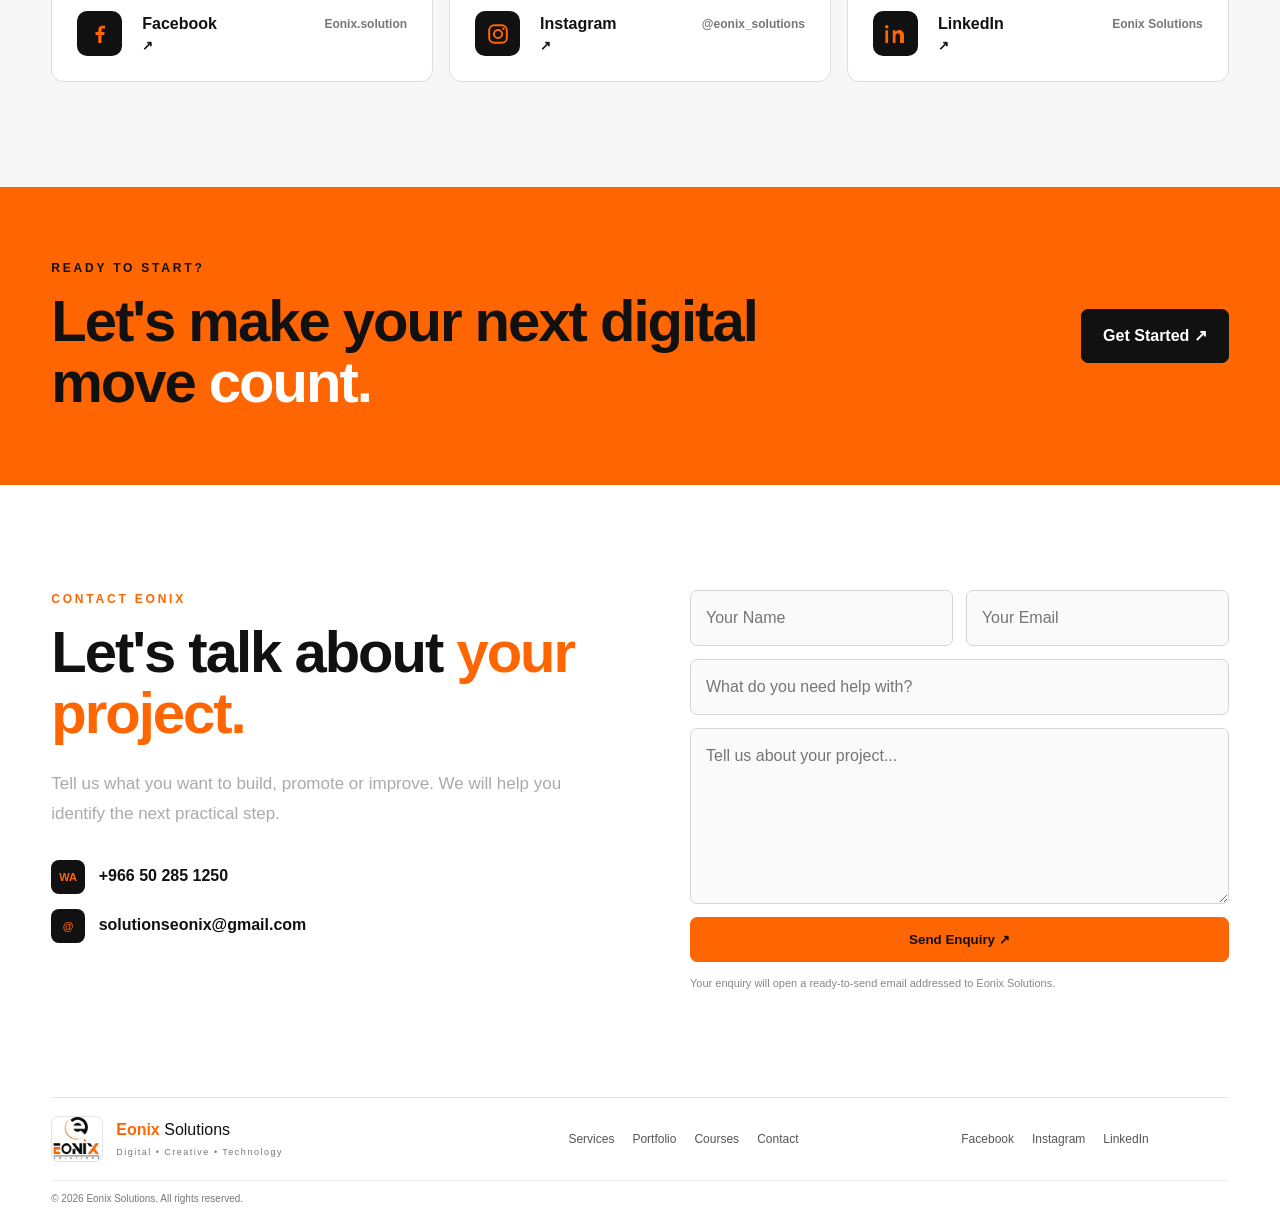
==== commit 56541f44: "Add files via upload" ====
--- a/index.html
+++ b/index.html
@@ -6,6 +6,8 @@
 <meta name="description" content="Eonix Solutions is a digital agency offering digital marketing, Meta Ads, social media marketing, graphic design, AI branding, web development and software solutions.">
 <meta name="keywords" content="Eonix Solutions, Eonix Solutions digital marketing, Eonix Solutions web development, digital marketing agency, Meta Ads management, social media marketing, graphic design, AI branding, website development, software development">
 <meta name="author" content="Eonix Solutions">
+<meta name="application-name" content="Eonix Solutions">
+<meta name="referrer" content="strict-origin-when-cross-origin">
 <meta name="robots" content="index, follow, max-image-preview:large, max-snippet:-1, max-video-preview:-1">
 <meta name="googlebot" content="index, follow">
 <meta name="bingbot" content="index, follow">
@@ -33,14 +35,30 @@
       "@type": "Organization",
       "@id": "https://solutionseonix-web.github.io/eonixsolutions.github.io/#organization",
       "name": "Eonix Solutions",
+      "alternateName": "Eonix Solution",
       "url": "https://solutionseonix-web.github.io/eonixsolutions.github.io/",
       "logo": "https://solutionseonix-web.github.io/eonixsolutions.github.io/eonix-logo-final.png",
       "email": "solutionseonix@gmail.com",
       "telephone": "+966502851250",
+      "brand": {"@type": "Brand", "name": "Eonix Solutions", "logo": "https://solutionseonix-web.github.io/eonixsolutions.github.io/eonix-logo-final.png"},
+      "knowsAbout": ["Digital Marketing", "Meta Ads", "Social Media Marketing", "Graphic Design", "AI Branding", "Website Development", "Software Development"],
       "sameAs": [
         "https://www.facebook.com/Eonix.solution",
         "https://www.instagram.com/eonix_solutions",
         "https://www.linkedin.com/in/eonix-solutions-b15768432/"
+      ]
+    },
+    {
+      "@type": "ItemList",
+      "@id": "https://solutionseonix-web.github.io/eonixsolutions.github.io/#services-list",
+      "name": "Eonix Solutions Services",
+      "itemListElement": [
+        {"@type": "ListItem", "position": 1, "name": "Digital Marketing"},
+        {"@type": "ListItem", "position": 2, "name": "Meta Ads"},
+        {"@type": "ListItem", "position": 3, "name": "Graphic Design"},
+        {"@type": "ListItem", "position": 4, "name": "Web Development"},
+        {"@type": "ListItem", "position": 5, "name": "Software Development"},
+        {"@type": "ListItem", "position": 6, "name": "AI & Branding"}
       ]
     },
     {
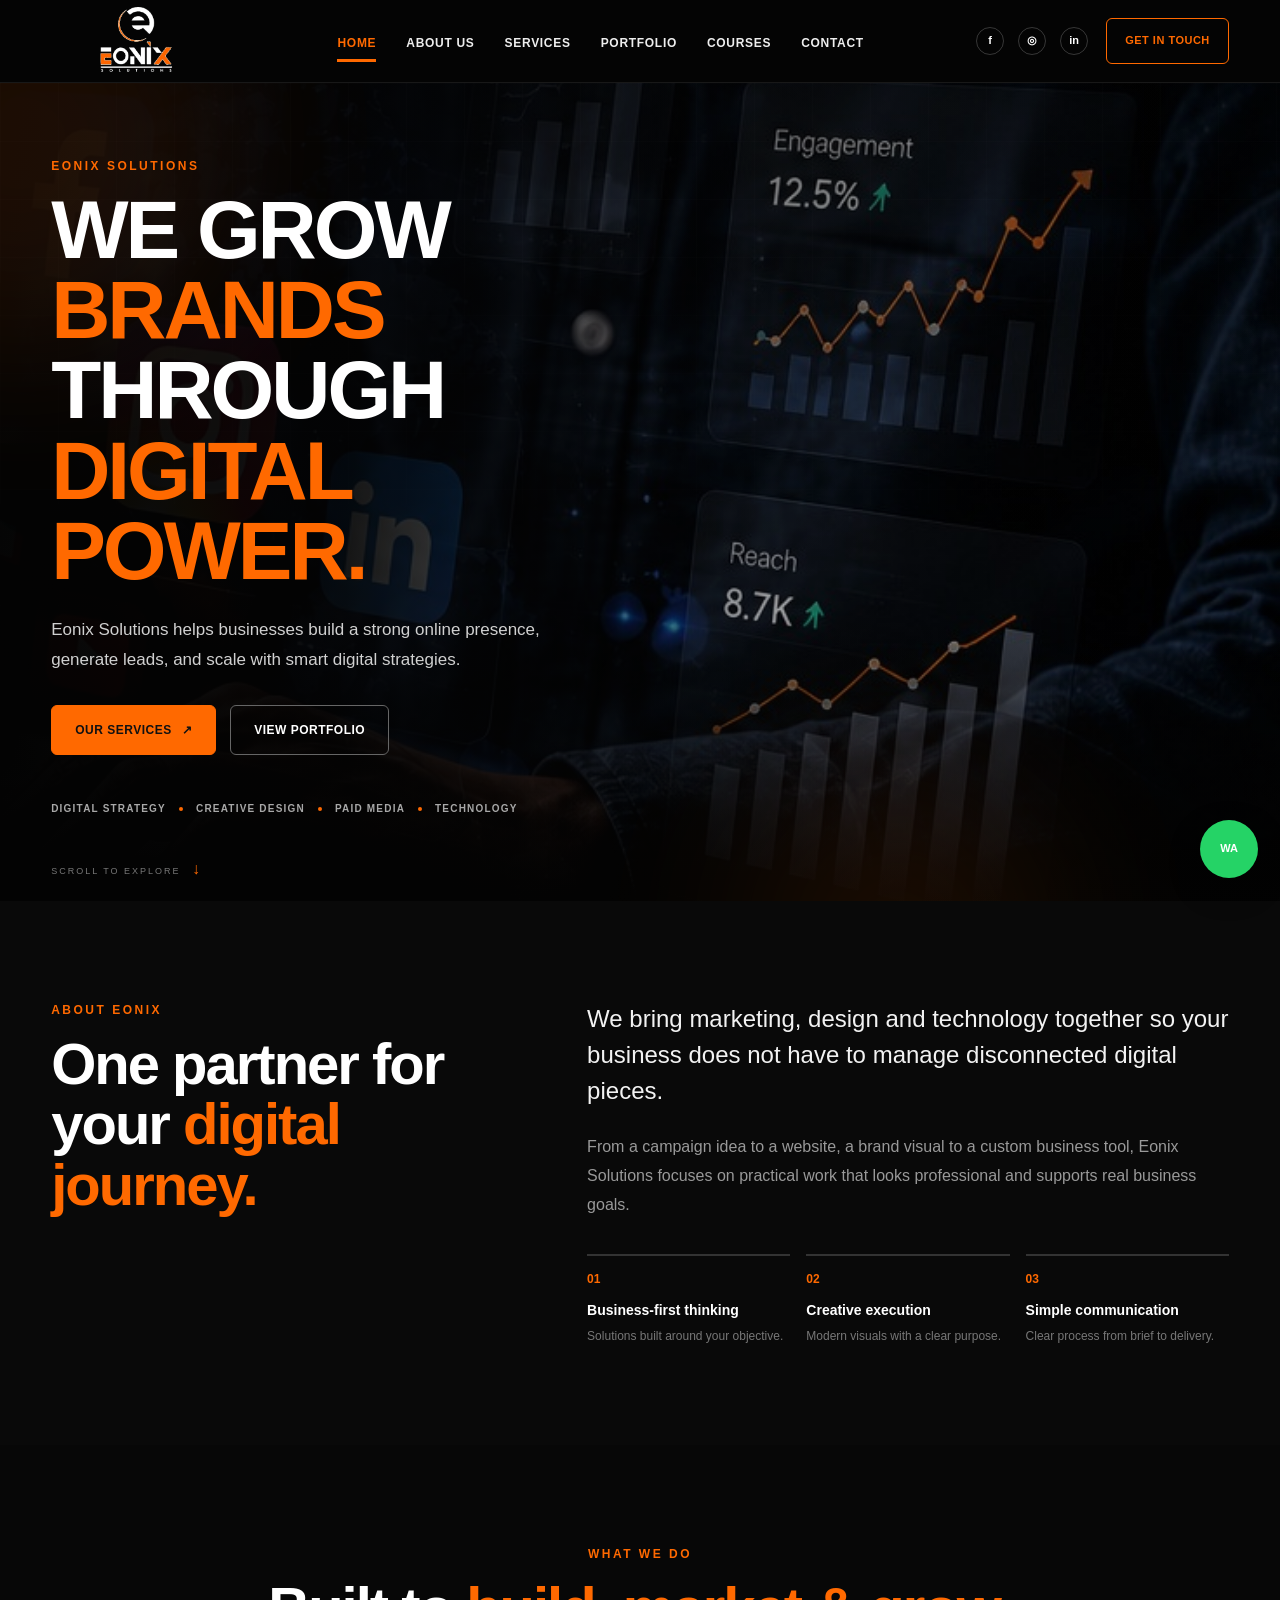
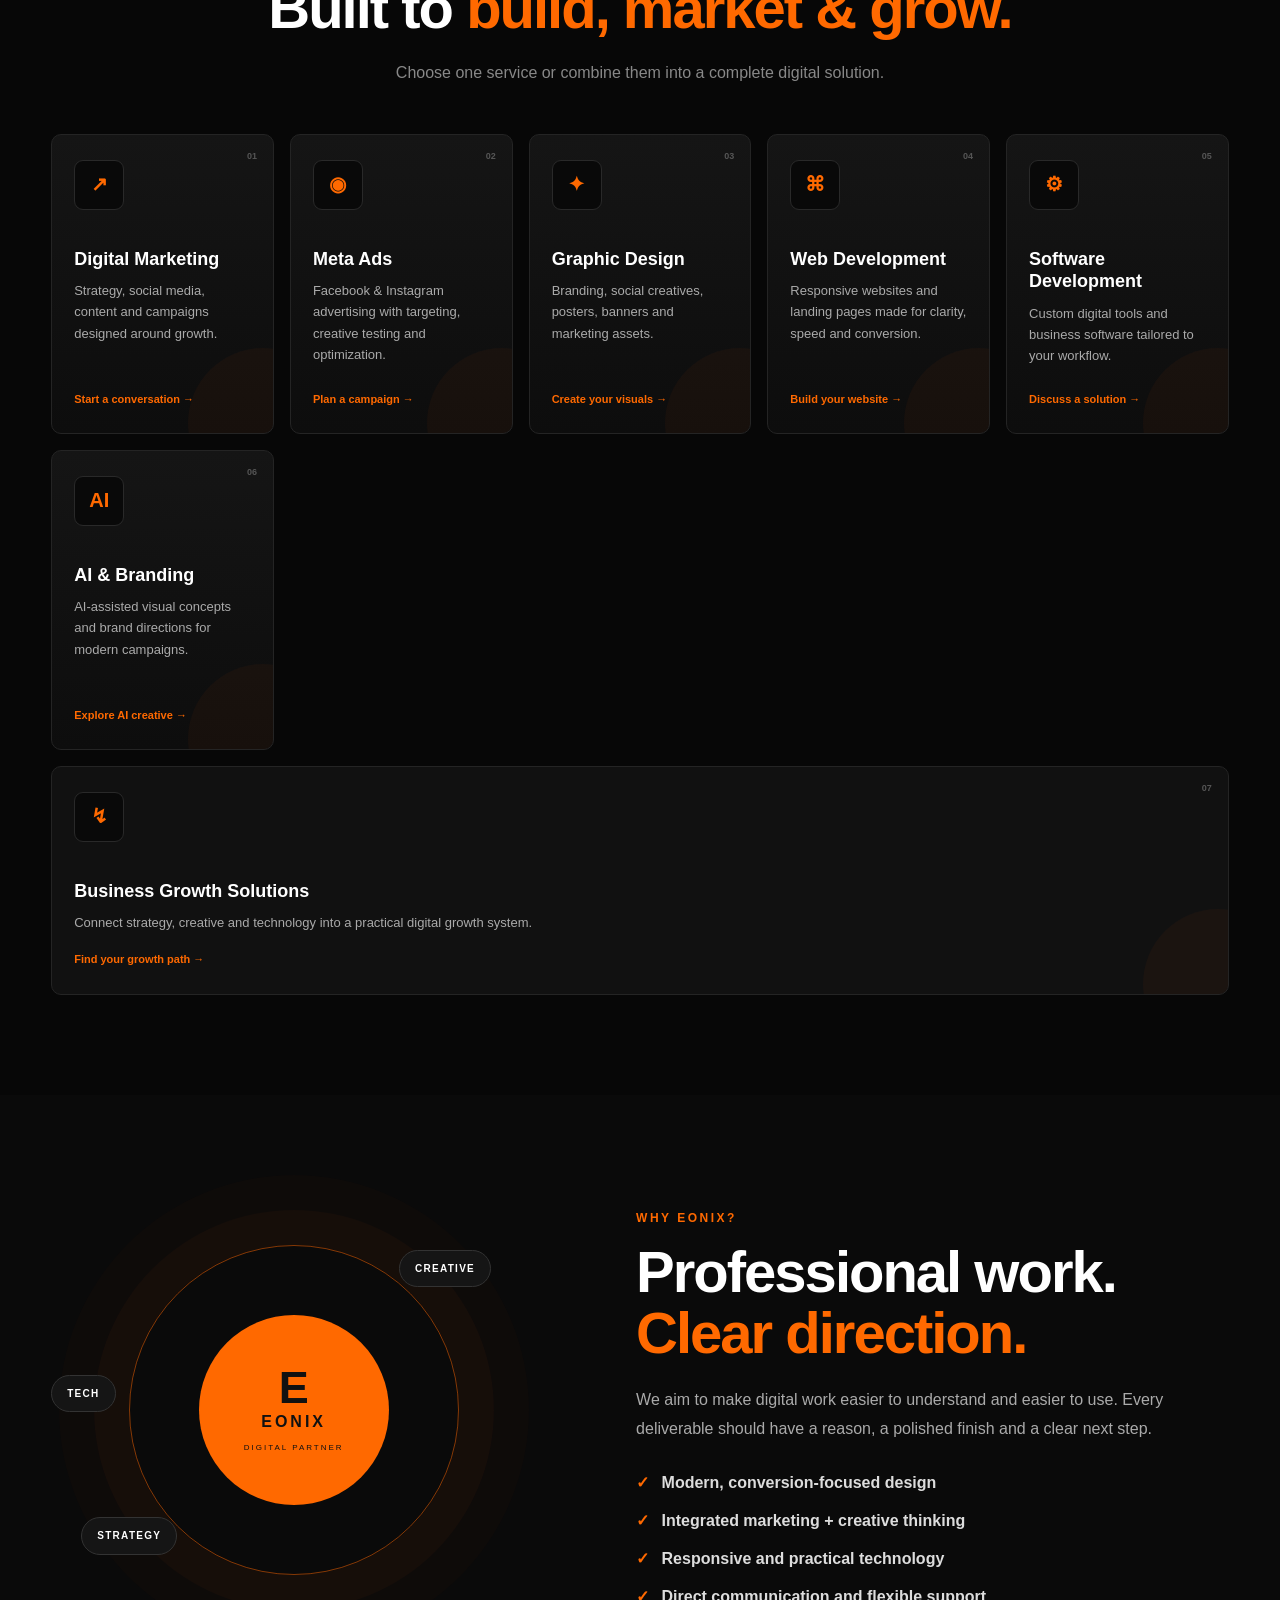
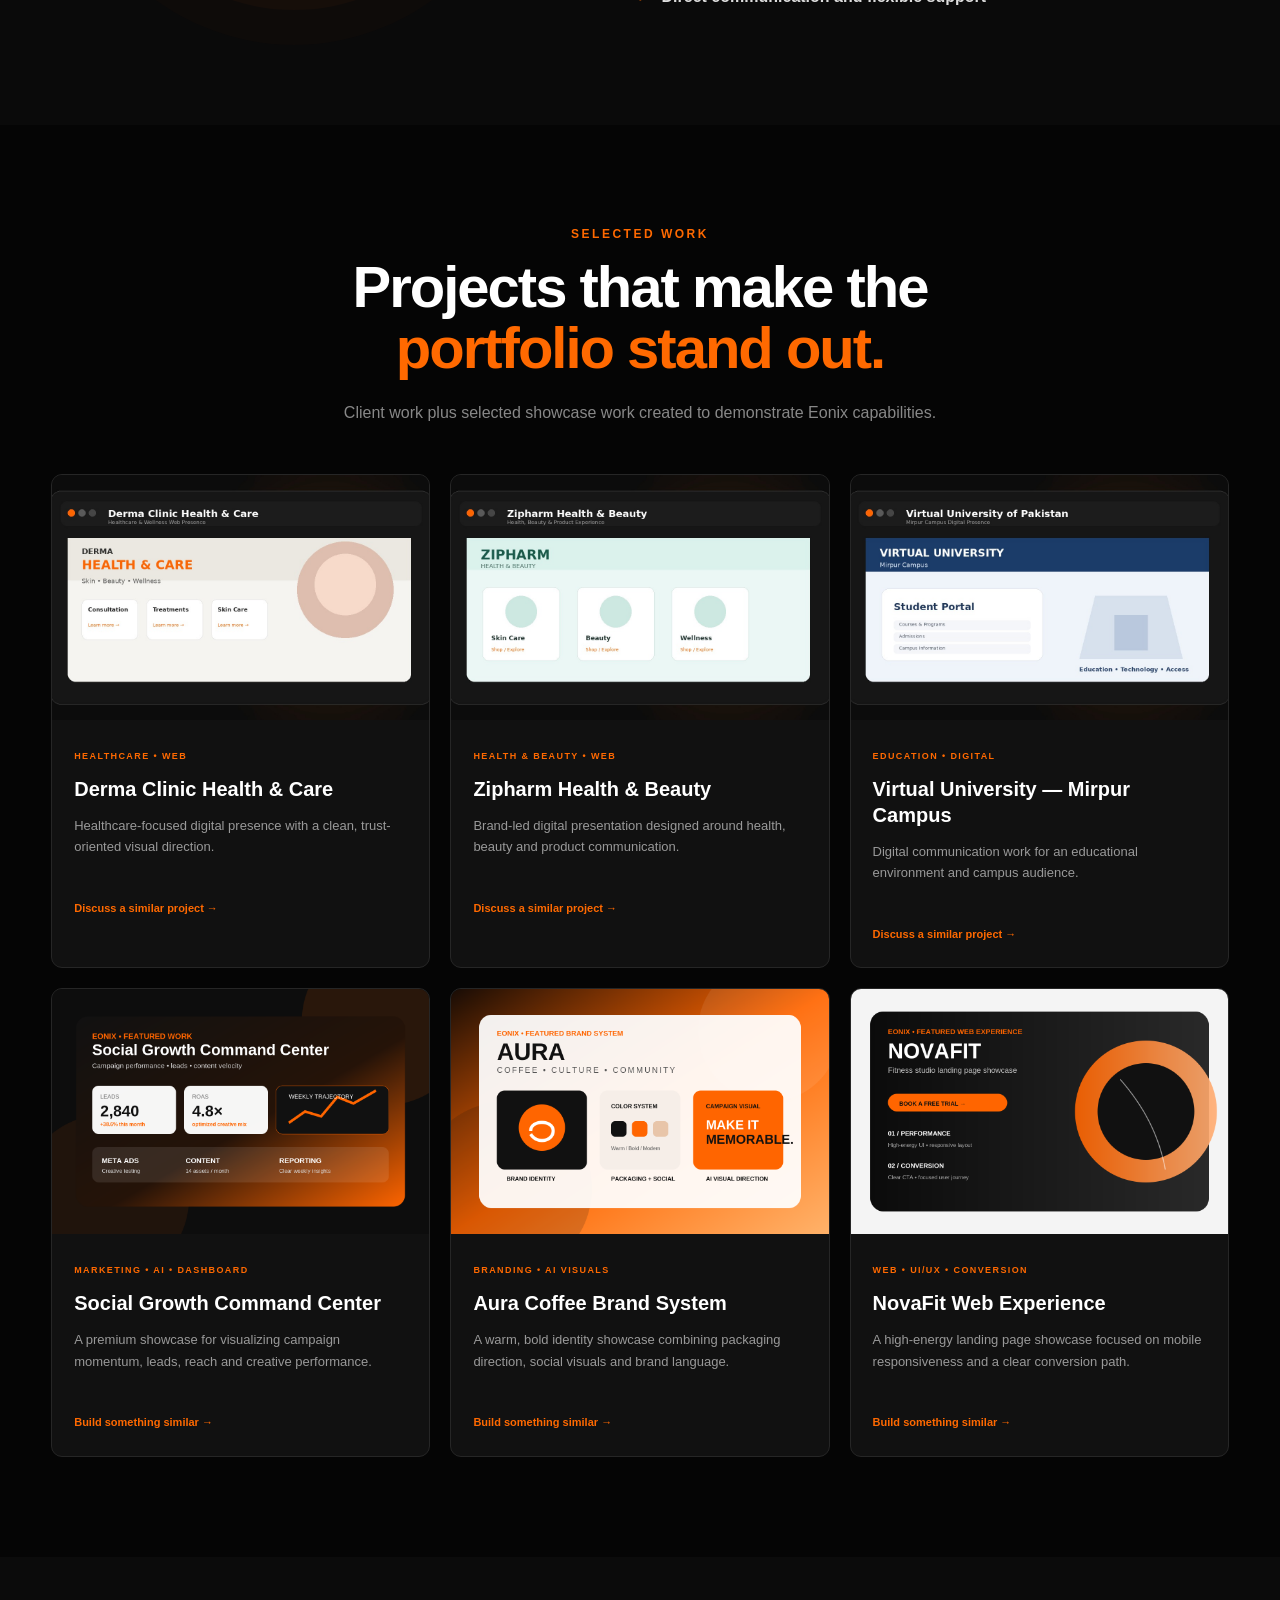
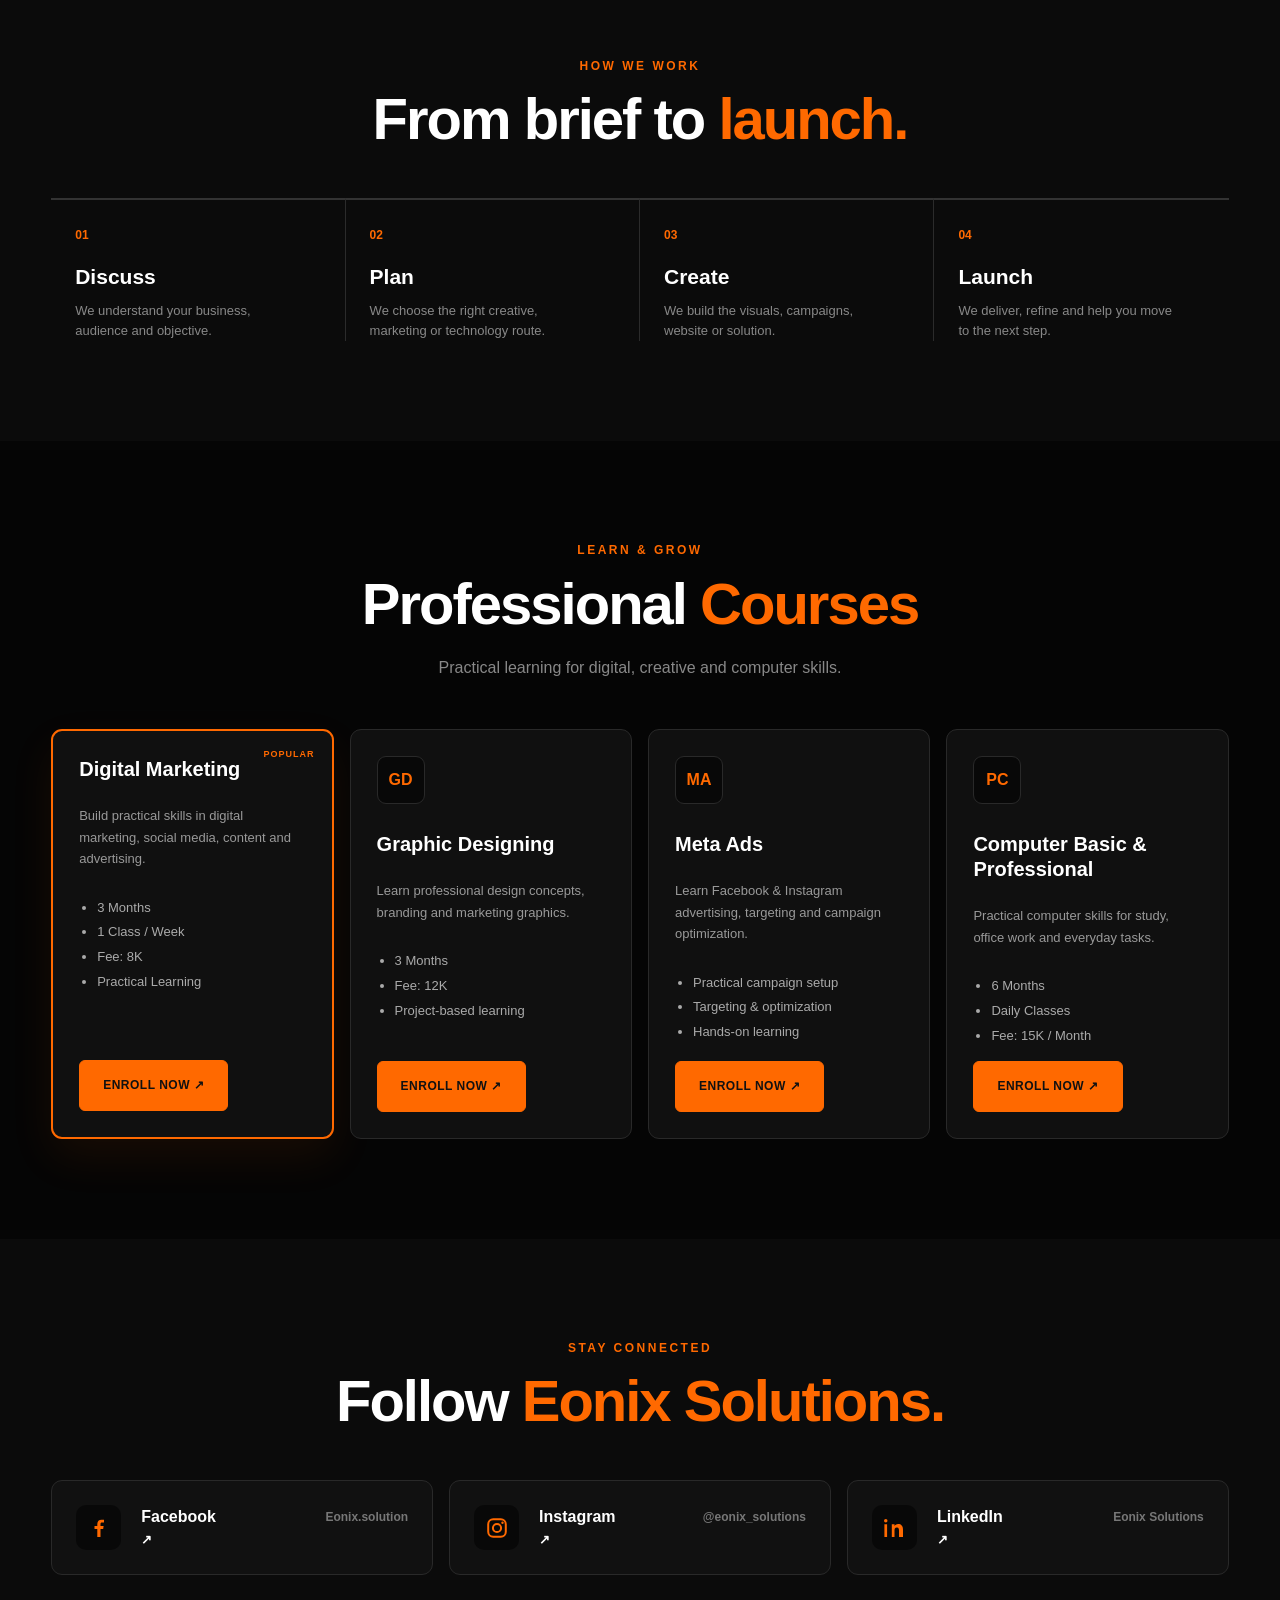
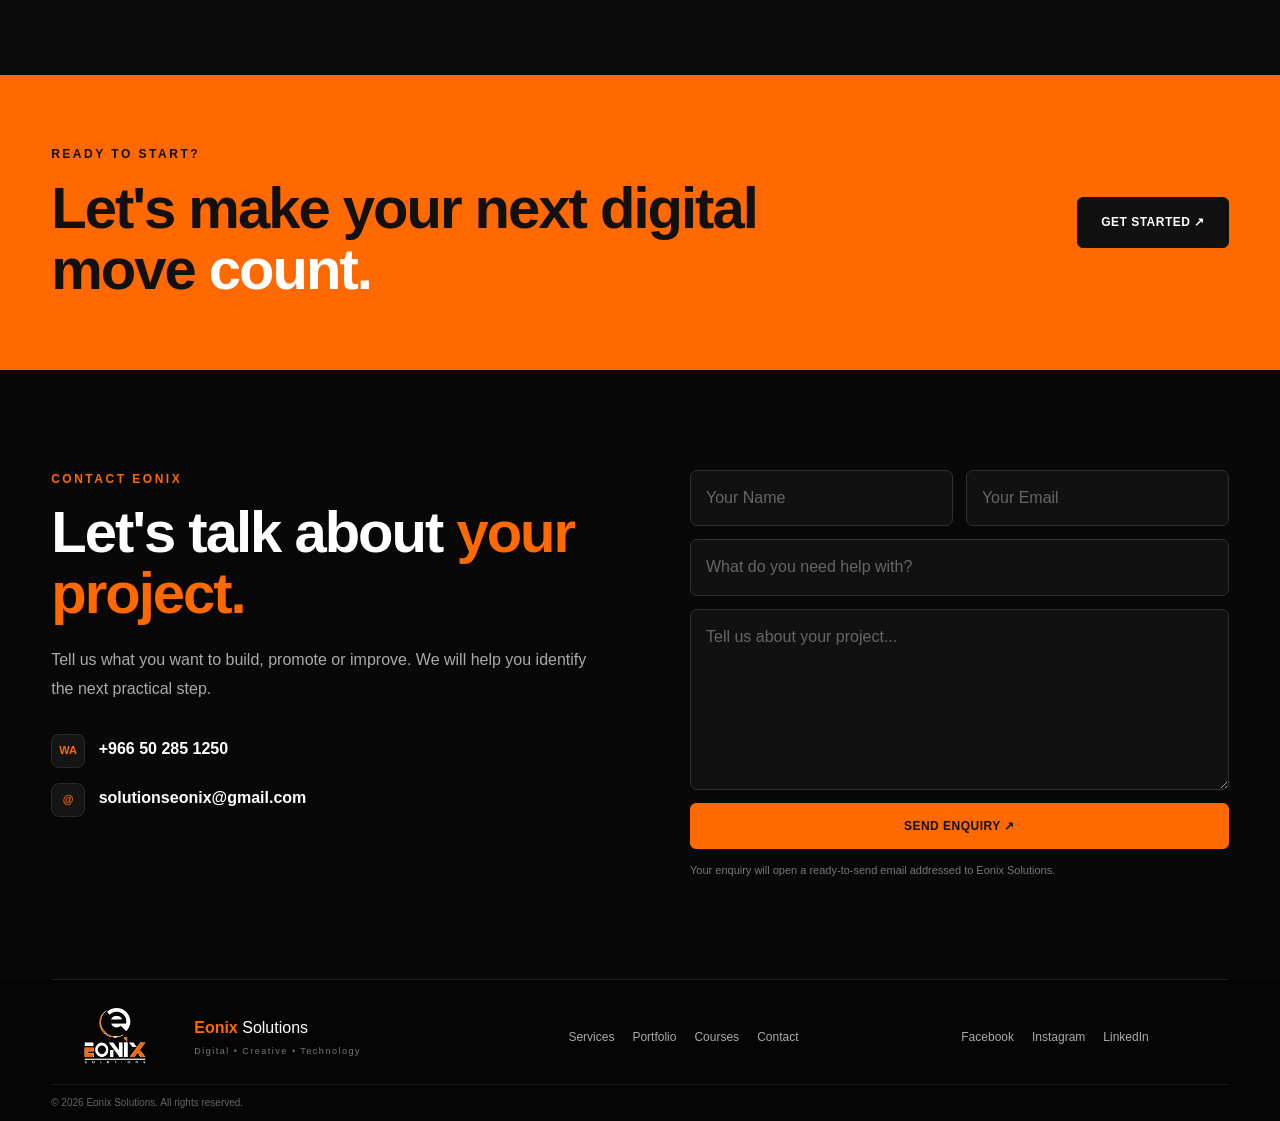
==== commit 1998b344: "Add files via upload" ====
--- a/index.html
+++ b/index.html
@@ -86,19 +86,33 @@
 <body>
 <header class="header" id="top">
   <nav class="nav wrap">
-    <a class="brand" href="#home" aria-label="Eonix Solutions home"><img src="./eonix-logo-final.png" alt="Eonix Solutions logo"><span><b>Eonix</b> <em>Solutions</em></span></a>
+    <a class="brand" href="#home" aria-label="Eonix Solutions home"><img src="./eonix-logo-dark.png" alt="Eonix Solutions logo"></a>
     <button class="menu" aria-label="Open navigation" aria-expanded="false">☰</button>
     <div class="links">
-      <a href="#home">Home</a><a href="#about">About</a><a href="#services">Services</a><a href="#work">Work</a><a href="#courses">Courses</a><a href="#contact" class="nav-cta">Get Started</a>
+      <a class="active" href="#home">Home</a><a href="#about">About Us</a><a href="#services">Services</a><a href="#work">Portfolio</a><a href="#courses">Courses</a><a href="#contact">Contact</a>
+    </div>
+    <div class="nav-actions">
+      <div class="nav-socials" aria-label="Eonix Solutions social links">
+        <a href="https://www.facebook.com/Eonix.solution" target="_blank" rel="noopener" aria-label="Facebook">f</a>
+        <a href="https://www.instagram.com/eonix_solutions" target="_blank" rel="noopener" aria-label="Instagram">◎</a>
+        <a href="https://www.linkedin.com/in/eonix-solutions-b15768432/" target="_blank" rel="noopener" aria-label="LinkedIn">in</a>
+      </div>
+      <a class="nav-cta" href="https://wa.me/966502851250?text=Hello%20Eonix%20Solutions%2C%20I%20want%20to%20discuss%20a%20project." target="_blank" rel="noopener">Get In Touch</a>
     </div>
   </nav>
 </header>
 <main>
 <section id="home" class="hero">
-  <div class="hero-grid"></div><div class="orb orb-a"></div><div class="orb orb-b"></div>
+  <div class="hero-bg" aria-hidden="true"></div><div class="hero-grid" aria-hidden="true"></div><div class="hero-glow hero-glow-a" aria-hidden="true"></div><div class="hero-glow hero-glow-b" aria-hidden="true"></div>
   <div class="wrap hero-inner">
-    <div class="hero-copy reveal"><p class="eyebrow">DIGITAL • CREATIVE • TECHNOLOGY</p><h1>Turn ideas into <span>digital growth.</span></h1><p class="lead">Eonix Solutions helps businesses build stronger brands, reach the right audience and create modern digital experiences that move people to action.</p><div class="buttons"><a class="btn" href="#contact">Get a Free Consultation <span>↗</span></a><a class="btn ghost" href="#work">Explore Our Work</a></div><div class="trust-row"><span>Strategy</span><i></i><span>Creative</span><i></i><span>Technology</span></div></div>
-    <div class="hero-visual reveal"><div class="dashboard"><div class="dash-top"><span class="dot orange"></span><span class="dot"></span><span class="dot"></span><b>EONIX / GROWTH</b><span class="live">● LIVE</span></div><div class="dash-main"><div><small>CAMPAIGN MOMENTUM</small><strong>+38.6%</strong><p>Creative + media + conversion</p></div><div class="mini-chart"><span style="height:30%"></span><span style="height:44%"></span><span style="height:38%"></span><span style="height:60%"></span><span style="height:72%"></span><span style="height:88%"></span><span style="height:100%"></span></div></div><div class="dash-cards"><div><small>LEADS</small><strong>2,840</strong></div><div><small>ROAS</small><strong>4.8×</strong></div><div><small>REACH</small><strong>1.2M</strong></div></div></div><div class="float-card fc-one">✦ AI VISUALS <b>ON</b></div><div class="float-card fc-two">META ADS <b>4.8×</b></div></div>
+    <div class="hero-copy reveal">
+      <p class="eyebrow">EONIX SOLUTIONS</p>
+      <h1>We grow <span>brands</span><br>through <span>digital power.</span></h1>
+      <p class="lead">Eonix Solutions helps businesses build a strong online presence, generate leads, and scale with smart digital strategies.</p>
+      <div class="buttons"><a class="btn" href="#contact">Our Services <span>↗</span></a><a class="btn ghost" href="#work">View Portfolio</a></div>
+      <div class="hero-tags"><span>Digital Strategy</span><i></i><span>Creative Design</span><i></i><span>Paid Media</span><i></i><span>Technology</span></div>
+    </div>
+    <div class="hero-visual reveal" aria-hidden="true"></div>
   </div>
   <div class="scroll-cue">SCROLL TO EXPLORE <span>↓</span></div>
 </section>
@@ -145,7 +159,7 @@
 
 <section id="contact" class="section contact-section"><div class="wrap contact-grid"><div class="reveal"><p class="eyebrow">CONTACT EONIX</p><h2>Let's talk about <span>your project.</span></h2><p class="body-text">Tell us what you want to build, promote or improve. We will help you identify the next practical step.</p><div class="contact-links"><a href="https://wa.me/966502851250" target="_blank" rel="noopener"><span>WA</span> +966 50 285 1250</a><a href="mailto:solutionseonix@gmail.com"><span>@</span> solutionseonix@gmail.com</a></div></div><form id="form" class="reveal"><div class="form-row"><input required name="name" placeholder="Your Name"><input required type="email" name="email" placeholder="Your Email"></div><input required name="subject" placeholder="What do you need help with?"><textarea required name="message" rows="6" placeholder="Tell us about your project..."></textarea><button class="btn" type="submit">Send Enquiry ↗</button><small>Your enquiry will open a ready-to-send email addressed to Eonix Solutions.</small></form></div></section>
 </main>
-<footer><div class="wrap footer"><div class="footer-brand"><img src="./eonix-logo-final.png" alt="Eonix Solutions logo"><div><b>Eonix</b> Solutions<small>Digital • Creative • Technology</small></div></div><div class="footer-links"><a href="#services">Services</a><a href="#work">Portfolio</a><a href="#courses">Courses</a><a href="#contact">Contact</a></div><div class="footer-social"><a href="https://www.facebook.com/Eonix.solution" target="_blank" rel="noopener">Facebook</a><a href="https://www.instagram.com/eonix_solutions" target="_blank" rel="noopener">Instagram</a><a href="https://www.linkedin.com/in/eonix-solutions-b15768432/" target="_blank" rel="noopener">LinkedIn</a></div></div><div class="wrap copyright">© <span id="year"></span> Eonix Solutions. All rights reserved.</div></footer>
+<footer><div class="wrap footer"><div class="footer-brand"><img src="./eonix-logo-dark.png" alt="Eonix Solutions logo"><div><b>Eonix</b> Solutions<small>Digital • Creative • Technology</small></div></div><div class="footer-links"><a href="#services">Services</a><a href="#work">Portfolio</a><a href="#courses">Courses</a><a href="#contact">Contact</a></div><div class="footer-social"><a href="https://www.facebook.com/Eonix.solution" target="_blank" rel="noopener">Facebook</a><a href="https://www.instagram.com/eonix_solutions" target="_blank" rel="noopener">Instagram</a><a href="https://www.linkedin.com/in/eonix-solutions-b15768432/" target="_blank" rel="noopener">LinkedIn</a></div></div><div class="wrap copyright">© <span id="year"></span> Eonix Solutions. All rights reserved.</div></footer>
 <a class="floating-wa" href="https://wa.me/966502851250" target="_blank" rel="noopener" aria-label="Chat with Eonix Solutions on WhatsApp">WA</a>
 <script src="script.js"></script>
 </body></html>
--- a/style.css
+++ b/style.css
@@ -1,106 +1 @@
-:root{--orange:#ff6500;--orange2:#ff8a3d;--ink:#111;--muted:#666;--line:#e9e9e9;--soft:#f7f7f7;--white:#fff}*{box-sizing:border-box}html{scroll-behavior:smooth;scroll-padding-top:86px}body{margin:0;font-family:Inter,Arial,Helvetica,sans-serif;color:var(--ink);background:#fff;line-height:1.5}a{color:inherit}.wrap{width:min(1180px,92%);margin:auto}.header{position:sticky;top:0;z-index:100;background:rgba(255,255,255,.94);backdrop-filter:blur(16px);border-bottom:1px solid rgba(0,0,0,.08)}.nav{min-height:84px;display:flex;align-items:center;justify-content:space-between}.brand{display:flex;align-items:center;gap:10px;text-decoration:none}.brand img{width:64px;height:62px;object-fit:contain}.brand span{font-size:18px;font-weight:800;letter-spacing:.3px}.brand b{font-size:23px}.brand em{font-style:normal;color:#777;font-weight:600}.links{display:flex;align-items:center;gap:27px}.links a{text-decoration:none;font-size:14px;font-weight:800;color:#333}.links a:hover{color:var(--orange)}.links .nav-cta{background:var(--ink);color:#fff;padding:12px 18px;border-radius:7px}.links .nav-cta:hover{background:var(--orange);color:#111}.menu{display:none;border:0;background:none;font-size:28px}.hero{min-height:calc(100vh - 84px);position:relative;overflow:hidden;background:#101010;color:#fff;display:flex;align-items:center}.hero-grid{position:absolute;inset:0;background-image:linear-gradient(rgba(255,255,255,.035) 1px,transparent 1px),linear-gradient(90deg,rgba(255,255,255,.035) 1px,transparent 1px);background-size:55px 55px;mask-image:linear-gradient(to bottom,black,transparent)}.orb{position:absolute;border-radius:50%;filter:blur(2px);background:var(--orange);opacity:.16}.orb-a{width:600px;height:600px;right:-220px;top:-180px}.orb-b{width:280px;height:280px;left:-170px;bottom:-180px}.hero-inner{position:relative;z-index:2;display:grid;grid-template-columns:minmax(0,1.05fr) minmax(0,.95fr);gap:48px;align-items:center;padding:76px 0}.eyebrow{color:var(--orange);font-size:12px;letter-spacing:2.8px;font-weight:900;margin:0 0 14px}.hero h1{font-size:clamp(48px,7vw,82px);line-height:.98;letter-spacing:-3px;margin:0 0 27px;max-width:780px}.hero h1 span,h2 span{color:var(--orange)}.lead{max-width:650px;color:#c9c9c9;font-size:18px;line-height:1.7;margin:0 0 30px}.buttons{display:flex;gap:12px;flex-wrap:wrap}.btn{display:inline-flex;align-items:center;gap:9px;justify-content:center;border:1px solid var(--orange);background:var(--orange);color:#111;text-decoration:none;font-weight:900;padding:14px 21px;border-radius:7px;cursor:pointer;transition:.2s}.btn:hover{transform:translateY(-2px);box-shadow:0 12px 25px rgba(255,101,0,.2)}.btn.ghost{background:transparent;color:#fff;border-color:#555}.btn.ghost:hover{background:#fff;color:#111;border-color:#fff}.trust-row{display:flex;gap:14px;align-items:center;margin-top:52px;color:#aaa;font-size:12px;font-weight:800;text-transform:uppercase;letter-spacing:1.2px}.trust-row i{width:4px;height:4px;background:var(--orange);border-radius:50%}.hero-visual{position:relative;min-height:430px;display:flex;align-items:center;justify-content:center;min-width:0;padding:18px 20px}.dashboard{width:min(560px,100%);max-width:100%;background:rgba(255,255,255,.07);border:1px solid rgba(255,255,255,.16);border-radius:20px;padding:18px;box-shadow:0 35px 90px rgba(0,0,0,.45);backdrop-filter:blur(12px);transform:none}.dash-top{display:flex;align-items:center;gap:6px;border-bottom:1px solid rgba(255,255,255,.1);padding-bottom:15px}.dot{width:8px;height:8px;background:#555;border-radius:50%}.dot.orange{background:var(--orange)}.dash-top b{font-size:10px;letter-spacing:1.6px;margin-left:10px}.live{margin-left:auto;font-size:9px;color:#7cffaa}.dash-main{padding:35px 20px 25px;display:grid;grid-template-columns:1fr 1.15fr;gap:20px;align-items:end}.dash-main small,.dash-cards small{color:#999;font-size:9px;letter-spacing:1.5px;font-weight:900}.dash-main strong{display:block;font-size:48px;color:#fff;line-height:1.1;margin:8px 0}.dash-main p{color:#999;font-size:11px;margin:0}.mini-chart{height:130px;display:flex;align-items:end;gap:8px;padding:10px}.mini-chart span{flex:1;background:linear-gradient(to top,var(--orange),#ffb77e);border-radius:5px 5px 0 0;opacity:.9}.dash-cards{display:grid;grid-template-columns:repeat(3,1fr);gap:10px}.dash-cards div{background:rgba(255,255,255,.06);padding:17px;border-radius:10px}.dash-cards strong{display:block;font-size:22px;margin-top:4px}.float-card{position:absolute;background:#fff;color:#111;padding:13px 16px;border-radius:10px;box-shadow:0 15px 35px rgba(0,0,0,.3);font-size:10px;font-weight:900;letter-spacing:1px}.float-card b{color:var(--orange);margin-left:7px}.fc-one{top:28px;left:0}.fc-two{right:0;bottom:28px}.scroll-cue{position:absolute;bottom:20px;left:4%;font-size:9px;letter-spacing:2px;color:#777}.scroll-cue span{color:var(--orange);font-size:16px;margin-left:7px}.section{padding:105px 0}.about{background:#fff}.about-grid{display:grid;grid-template-columns:.85fr 1.15fr;gap:90px}.section h2{font-size:clamp(38px,5vw,58px);line-height:1.05;letter-spacing:-2px;margin:0 0 25px}.about-copy{max-width:700px}.about-copy .large{font-size:24px;line-height:1.5;color:#222;margin-top:0}.about-copy>p:not(.large){color:#666;line-height:1.8}.about-points{display:grid;grid-template-columns:repeat(3,1fr);gap:18px;margin-top:35px}.about-points div{border-top:2px solid #111;padding-top:14px}.about-points b{display:block;color:var(--orange);font-size:12px;margin-bottom:12px}.about-points strong{display:block;font-size:14px}.about-points span{display:block;color:#777;font-size:12px;margin-top:5px}.services{background:#f7f7f7}.heading{text-align:center;max-width:760px;margin:0 auto 52px}.heading>p:last-child{color:#777;margin:0}.service-grid{display:grid;grid-template-columns:repeat(3,1fr);gap:16px}.service-card{position:relative;background:#fff;border:1px solid var(--line);padding:28px;border-radius:12px;min-height:285px;transition:.25s;overflow:hidden}.service-card:hover{transform:translateY(-7px);border-color:var(--orange);box-shadow:0 18px 45px rgba(0,0,0,.08)}.service-card:after{content:"";position:absolute;width:130px;height:130px;border-radius:50%;background:var(--orange);opacity:.045;right:-50px;bottom:-50px}.service-no{position:absolute;right:20px;top:20px;color:#bbb;font-size:10px;font-weight:900}.icon{width:47px;height:47px;border-radius:10px;background:#111;color:var(--orange);display:grid;place-items:center;font-weight:900;font-size:19px;margin-bottom:35px}.service-card h3{font-size:22px;margin:0 0 9px}.service-card p{color:#666;font-size:14px;line-height:1.65;margin:0 0 17px}.service-card a{font-size:12px;font-weight:900;color:#111;text-decoration:none}.service-card a:hover{color:var(--orange)}.service-card.wide{grid-column:span 3;background:#111;color:#fff;min-height:190px}.service-card.wide p{color:#aaa;max-width:650px}.why{background:#111;color:#fff}.why-grid{display:grid;grid-template-columns:.9fr 1.1fr;gap:100px;align-items:center}.why-visual{height:430px;position:relative;display:grid;place-items:center}.ring{position:absolute;width:330px;height:330px;border:1px solid rgba(255,101,0,.5);border-radius:50%;box-shadow:0 0 0 35px rgba(255,101,0,.03),0 0 0 70px rgba(255,101,0,.02)}.why-core{width:190px;height:190px;border-radius:50%;background:var(--orange);color:#111;display:flex;flex-direction:column;align-items:center;justify-content:center;position:relative;z-index:2}.why-core span{font-size:45px;font-weight:900;line-height:1}.why-core b{letter-spacing:3px;font-size:16px}.why-core small{font-size:8px;letter-spacing:2px;margin-top:7px}.why-pill{position:absolute;border:1px solid #333;background:#171717;padding:10px 15px;border-radius:30px;font-size:10px;font-weight:900;letter-spacing:1.3px}.p1{top:55px;right:45px}.p2{bottom:70px;left:30px}.p3{top:180px;left:0}.body-text{color:#aaa;font-size:17px;line-height:1.8;max-width:650px}.check-list{margin-top:28px;display:grid;gap:13px}.check-list div{color:var(--orange);font-weight:900}.check-list span{color:#ddd;font-weight:600;margin-left:8px}.work{background:#fff}.project-grid{display:grid;grid-template-columns:repeat(3,1fr);gap:22px}.project-card{background:#fff;border:1px solid #e4e4e4;border-radius:13px;overflow:hidden;transition:.25s}.project-card:hover{transform:translateY(-7px);box-shadow:0 20px 45px rgba(0,0,0,.09);border-color:#ddd}.project-media{height:250px;position:relative;overflow:hidden;background:#eee}.project-media img{width:100%;height:100%;object-fit:cover;display:block;transition:.45s}.project-card:hover .project-media img{transform:scale(1.045)}.project-media span{display:none}.project-body{padding:23px}.project-body small{color:var(--orange);font-size:9px;font-weight:900;letter-spacing:1.4px}.project-body h3{font-size:21px;line-height:1.3;margin:9px 0}.project-body p{color:#666;font-size:14px;line-height:1.65;min-height:69px}.project-body a{font-size:12px;font-weight:900;text-decoration:none}.project-body a:hover{color:var(--orange)}.process{background:#f7f7f7}.process-grid{display:grid;grid-template-columns:repeat(4,1fr);gap:0}.step{border-top:2px solid #111;padding:22px 24px 0;position:relative}.step:not(:last-child){border-right:1px solid #ddd}.step b{color:var(--orange);font-size:12px}.step h3{font-size:21px;margin:14px 0 7px}.step p{color:#777;font-size:14px;margin:0;max-width:220px}.courses{background:#fff}.course-grid{display:grid;grid-template-columns:repeat(4,1fr);gap:16px}.course{border:1px solid #ddd;border-radius:12px;padding:27px;background:#fff;display:flex;flex-direction:column;min-height:385px;position:relative}.course.featured{border:2px solid var(--orange);box-shadow:0 18px 45px rgba(255,101,0,.09)}.badge{position:absolute;right:18px;top:18px;color:var(--orange);font-size:9px;font-weight:900;letter-spacing:1px}.course-price{font-size:31px;font-weight:900;color:var(--orange);margin-bottom:20px}.course-mark{width:48px;height:48px;border-radius:10px;background:#111;color:var(--orange);display:grid;place-items:center;font-size:12px;font-weight:900;margin-bottom:20px}.course h3{font-size:21px;line-height:1.25;margin:0 0 10px}.course p{color:#666;font-size:14px;line-height:1.65}.course ul{padding-left:18px;color:#555;font-size:13px;line-height:1.9;flex:1}.course .btn{align-self:flex-start}.social-section{background:#f7f7f7}.social-grid{display:grid;grid-template-columns:repeat(3,1fr);gap:16px}.social{background:#fff;border:1px solid #ddd;border-radius:12px;padding:25px;text-decoration:none;display:grid;grid-template-columns:50px 1fr auto;grid-template-rows:auto auto;column-gap:15px;align-items:center;transition:.2s}.social:hover{border-color:var(--orange);transform:translateY(-4px)}.social b{grid-row:1/3;width:45px;height:45px;border-radius:10px;background:#111;color:var(--orange);display:grid;place-items:center;font-size:19px}.brand-icon svg{width:24px;height:24px;display:block}.facebook-icon svg path,.linkedin-icon svg path{fill:currentColor}.instagram-icon svg rect,.instagram-icon svg circle:first-of-type{fill:none;stroke:currentColor}.instagram-icon svg circle:last-of-type{fill:currentColor}.social strong{font-size:16px}.social span{font-size:12px;color:#777}.social{font-size:13px;font-weight:900}.cta{background:var(--orange);padding:72px 0}.cta-in{display:flex;align-items:center;justify-content:space-between;gap:30px}.cta .eyebrow{color:#111}.cta h2{font-size:clamp(34px,5vw,58px);line-height:1.05;letter-spacing:-2px;margin:0;max-width:800px}.cta h2 span{color:#fff}.btn.dark{background:#111;border-color:#111;color:#fff}.contact-section{background:#fff}.contact-grid{display:grid;grid-template-columns:1fr 1fr;gap:100px;align-items:start}.contact-links{display:flex;flex-direction:column;gap:15px;margin-top:30px}.contact-links a{text-decoration:none;font-weight:900}.contact-links span{display:inline-grid;place-items:center;width:34px;height:34px;background:#111;color:var(--orange);border-radius:8px;margin-right:9px;font-size:11px}.contact-links a:hover{color:var(--orange)}form{display:flex;flex-direction:column;gap:13px}form .form-row{display:grid;grid-template-columns:1fr 1fr;gap:13px}input,textarea{width:100%;font:inherit;border:1px solid #d5d5d5;border-radius:7px;padding:15px;outline:none;background:#fafafa}textarea{resize:vertical}input:focus,textarea:focus{border-color:var(--orange);box-shadow:0 0 0 3px rgba(255,101,0,.08);background:#fff}form small{font-size:11px;color:#888}.footer{background:#fff;color:#111;padding:18px 0;display:grid;grid-template-columns:1.25fr 1fr 1fr;gap:24px;align-items:center;border-top:1px solid #e5e5e5}.footer-brand{display:flex;gap:13px;align-items:center}.footer-brand img{width:52px;height:46px;background:#fff;border:1px solid #e5e5e5;border-radius:7px;object-fit:contain}.footer-brand b{color:var(--orange)}.footer-brand small{display:block;color:#777;font-size:9px;letter-spacing:1.5px;margin-top:4px}.footer-links,.footer-social{display:flex;gap:18px;flex-wrap:wrap;justify-content:center}.footer a{font-size:12px;color:#555;text-decoration:none}.footer a:hover{color:var(--orange)}.copyright{border-top:1px solid #eee;background:#fff;color:#777;padding:10px 0;font-size:10px}.floating-wa{position:fixed;right:22px;bottom:22px;width:58px;height:58px;border-radius:50%;display:grid;place-items:center;background:#25d366;color:#fff;text-decoration:none;font-size:11px;font-weight:900;box-shadow:0 12px 30px rgba(0,0,0,.25);z-index:110}.reveal{animation:fadeUp .7s both}.reveal:nth-child(2){animation-delay:.08s}.reveal:nth-child(3){animation-delay:.16s}.reveal:nth-child(4){animation-delay:.24s}@keyframes fadeUp{from{opacity:0;transform:translateY(16px)}to{opacity:1;transform:none}}@media(max-width:1050px){.hero-inner{grid-template-columns:1fr}.hero-visual{min-height:330px;padding:10px 0}.dashboard{transform:none}.fc-one{left:0;top:12px}.fc-two{right:0;bottom:15px}.hero-copy{max-width:850px}.service-grid{grid-template-columns:repeat(2,1fr)}.service-card.wide{grid-column:span 2}.course-grid{grid-template-columns:repeat(2,1fr)}.project-grid{grid-template-columns:repeat(2,1fr)}.why-grid{gap:50px}.about-grid{gap:50px}}@media(max-width:760px){.nav{min-height:76px}.brand img{width:56px;height:54px}.brand b{font-size:20px}.brand span{font-size:16px}.menu{display:block;color:#111}.links{display:none;position:absolute;top:76px;left:0;right:0;padding:18px 4%;background:#fff;flex-direction:column;align-items:stretch;gap:0;border-bottom:1px solid #ddd;box-shadow:0 15px 30px rgba(0,0,0,.08)}.links.open{display:flex}.links a{padding:13px 0}.links .nav-cta{padding:12px 15px;text-align:center}.hero{min-height:calc(100vh - 76px)}.hero-inner{padding:75px 0}.hero h1{font-size:50px;letter-spacing:-2px}.lead{font-size:16px}.trust-row{margin-top:35px}.section{padding:75px 0}.about-grid,.why-grid,.contact-grid{grid-template-columns:1fr}.about-points{grid-template-columns:1fr}.service-grid,.project-grid,.course-grid,.social-grid{grid-template-columns:1fr}.service-card.wide{grid-column:auto}.why-visual{height:350px}.process-grid{grid-template-columns:1fr 1fr}.step{border-right:0!important;border-bottom:1px solid #ddd;padding-bottom:25px}.cta-in{align-items:flex-start;flex-direction:column}.footer{grid-template-columns:1fr}.footer-links,.footer-social{justify-content:flex-start}form .form-row{grid-template-columns:1fr}.project-body p{min-height:auto}.floating-wa{right:16px;bottom:16px}.scroll-cue{display:none}}
-
-
-/* Responsive hardening — adapts cleanly from large monitors to small phones */
-html, body { max-width: 100%; overflow-x: hidden; }
-img, svg, video { max-width: 100%; }
-button, input, textarea { max-width: 100%; }
-.hero-inner > *, .about-grid > *, .why-grid > *, .contact-grid > * { min-width: 0; }
-.course h3, .project-body h3, .service-card h3 { overflow-wrap: anywhere; }
-
-@media (max-width: 1100px) {
-  .wrap { width: min(94%, 1000px); }
-  .links { gap: 18px; }
-  .links a { font-size: 13px; }
-  .hero-inner { gap: 30px; }
-  .about-grid { gap: 55px; }
-  .why-grid { gap: 55px; }
-}
-
-@media (max-width: 900px) {
-  .nav { min-height: 76px; }
-  .brand img { width: 58px; height: 56px; }
-  .brand b { font-size: 21px; }
-  .brand span { font-size: 16px; }
-  .menu { display: block; color: #111; padding: 6px; cursor: pointer; }
-  .links { display: none; position: absolute; top: 76px; left: 0; right: 0; padding: 14px 5%; background: #fff; flex-direction: column; align-items: stretch; gap: 0; border-bottom: 1px solid #ddd; box-shadow: 0 15px 30px rgba(0,0,0,.08); }
-  .links.open { display: flex; }
-  .links a { padding: 13px 0; font-size: 14px; }
-  .links .nav-cta { padding: 12px 15px; text-align: center; margin-top: 4px; }
-  .hero-inner { grid-template-columns: 1fr; padding: 70px 0 82px; }
-  .hero-copy { max-width: 850px; }
-  .hero-visual { min-height: 350px; padding: 10px 0; }
-  .dashboard { width: min(620px, 100%); }
-  .fc-one { left: 2%; top: 8px; }
-  .fc-two { right: 2%; bottom: 8px; }
-  .service-grid, .project-grid { grid-template-columns: repeat(2, minmax(0, 1fr)); }
-  .service-card.wide { grid-column: span 2; }
-  .course-grid { grid-template-columns: repeat(2, minmax(0, 1fr)); }
-  .social-grid { grid-template-columns: repeat(2, minmax(0, 1fr)); }
-  .about-grid, .why-grid, .contact-grid { grid-template-columns: 1fr; }
-  .about-grid, .why-grid, .contact-grid { gap: 45px; }
-}
-
-@media (max-width: 640px) {
-  html { scroll-padding-top: 76px; }
-  .wrap { width: min(92%, 560px); }
-  .hero { min-height: auto; }
-  .hero-inner { padding: 58px 0 72px; }
-  .hero h1 { font-size: clamp(38px, 12vw, 50px); letter-spacing: -1.5px; }
-  .lead { font-size: 15px; line-height: 1.65; }
-  .buttons { flex-direction: column; align-items: stretch; }
-  .buttons .btn { width: 100%; }
-  .trust-row { margin-top: 30px; flex-wrap: wrap; gap: 9px 12px; }
-  .hero-visual { min-height: 300px; }
-  .dashboard { padding: 13px; border-radius: 15px; }
-  .dash-main { padding: 25px 10px 18px; grid-template-columns: 1fr; gap: 15px; }
-  .dash-main strong { font-size: clamp(34px, 10vw, 44px); }
-  .mini-chart { height: 105px; padding: 7px 2px; gap: 5px; }
-  .dash-cards div { padding: 12px 9px; }
-  .dash-cards strong { font-size: 18px; }
-  .dash-top b { font-size: 8px; margin-left: 5px; }
-  .float-card { font-size: 8px; padding: 10px 11px; }
-  .fc-one { left: 0; top: -3px; }
-  .fc-two { right: 0; bottom: -3px; }
-  .section { padding: 75px 0; }
-  .heading { margin-bottom: 38px; }
-  .section h2 { font-size: clamp(34px, 9vw, 46px); }
-  .about-copy .large { font-size: 20px; }
-  .service-grid, .project-grid, .course-grid, .social-grid { grid-template-columns: 1fr; }
-  .service-card.wide { grid-column: auto; }
-  .project-media { height: clamp(210px, 58vw, 280px); }
-  .course { min-height: 0; padding: 24px; }
-  .course ul { flex: none; margin-bottom: 22px; }
-  .course .btn { width: 100%; }
-  .process-grid { grid-template-columns: 1fr; }
-  .step { border-right: 0 !important; border-bottom: 1px solid #ddd; padding: 20px 0 24px; }
-  .step:last-child { border-bottom: 0; }
-  .cta { padding: 58px 0; }
-  .cta-in { align-items: stretch; }
-  .cta .btn { width: 100%; }
-  form .form-row { grid-template-columns: 1fr; }
-  .footer { grid-template-columns: 1fr; gap: 16px; padding: 20px 0; }
-  .footer-links, .footer-social { justify-content: flex-start; gap: 12px 18px; }
-  .copyright { padding: 10px 0 14px; }
-  .floating-wa { width: 54px; height: 54px; right: 14px; bottom: 14px; }
-}
-
-@media (max-width: 380px) {
-  .wrap { width: 90%; }
-  .brand b { font-size: 18px; }
-  .brand span { font-size: 14px; }
-  .brand img { width: 52px; height: 50px; }
-  .hero-inner { padding-top: 48px; }
-  .hero h1 { font-size: 37px; }
-  .eyebrow { letter-spacing: 2px; font-size: 10px; }
-  .dash-cards { gap: 6px; }
-  .dash-cards div { padding: 10px 7px; }
-  .dash-cards small { font-size: 7px; }
-  .dash-cards strong { font-size: 16px; }
-  .fc-one, .fc-two { display: none; }
-}
-
-@media (prefers-reduced-motion: reduce) {
-  html { scroll-behavior: auto; }
-  *, *::before, *::after { animation-duration: .01ms !important; animation-iteration-count: 1 !important; transition-duration: .01ms !important; }
-}
+:root{--orange:#ff6900;--orange2:#ff8a28;--black:#050505;--panel:#101010;--panel2:#151515;--text:#fff;--muted:#a8a8a8;--line:#282828}*{box-sizing:border-box}html{scroll-behavior:smooth;scroll-padding-top:82px}body{margin:0;font-family:Inter,Arial,Helvetica,sans-serif;color:var(--text);background:var(--black);line-height:1.55}a{color:inherit}.wrap{width:min(1180px,92%);margin:auto}img,svg{max-width:100%}.header{position:sticky;top:0;z-index:100;background:rgba(5,5,5,.94);backdrop-filter:blur(18px);border-bottom:1px solid rgba(255,255,255,.08)}.nav{min-height:82px;display:flex;align-items:center;gap:26px}.brand{display:flex;align-items:center;text-decoration:none;flex:0 0 auto}.brand img{width:174px;height:68px;object-fit:contain}.links{display:flex;align-items:center;justify-content:center;gap:30px;flex:1}.links a{position:relative;text-decoration:none;text-transform:uppercase;font-size:12px;font-weight:900;letter-spacing:.7px;color:#eee;padding:31px 0 27px}.links a:after{content:"";position:absolute;left:0;right:0;bottom:17px;height:3px;background:var(--orange);transform:scaleX(0);transform-origin:center;transition:.2s}.links a:hover,.links a.active{color:var(--orange)}.links a:hover:after,.links a.active:after{transform:scaleX(1)}.nav-actions{display:flex;align-items:center;gap:18px;flex:0 0 auto}.nav-socials{display:flex;align-items:center;gap:14px}.nav-socials a{width:28px;height:28px;border:1px solid rgba(255,255,255,.2);border-radius:50%;display:grid;place-items:center;text-decoration:none;font-size:11px;font-weight:900;color:#fff;transition:.2s}.nav-socials a:hover{border-color:var(--orange);color:var(--orange);transform:translateY(-2px)}.nav-cta{display:inline-flex;align-items:center;justify-content:center;text-decoration:none;text-transform:uppercase;font-size:11px;font-weight:900;letter-spacing:.5px;padding:13px 18px;border:1px solid var(--orange);border-radius:6px;color:var(--orange);transition:.2s;white-space:nowrap}.nav-cta:hover{background:var(--orange);color:#111}.menu{display:none;border:0;background:none;color:#fff;font-size:28px;cursor:pointer}.hero{min-height:calc(100vh - 82px);position:relative;overflow:hidden;background:#030303;color:#fff;display:flex;align-items:center}.hero-bg{position:absolute;inset:0;background-image:linear-gradient(90deg,rgba(3,3,3,.98) 0%,rgba(3,3,3,.9) 27%,rgba(3,3,3,.34) 56%,rgba(3,3,3,.12) 100%),linear-gradient(0deg,rgba(3,3,3,.92) 0%,transparent 35%,rgba(3,3,3,.22) 100%),url('./eonix-hero-overlay.jpg');background-size:cover;background-position:right center;opacity:.92}.hero-grid{position:absolute;inset:0;background-image:linear-gradient(rgba(255,255,255,.035) 1px,transparent 1px),linear-gradient(90deg,rgba(255,255,255,.035) 1px,transparent 1px);background-size:58px 58px;mask-image:linear-gradient(to bottom,rgba(0,0,0,.7),transparent 85%);opacity:.45}.hero-glow{position:absolute;border-radius:50%;filter:blur(90px);background:var(--orange);opacity:.1}.hero-glow-a{width:420px;height:420px;left:-190px;top:-150px}.hero-glow-b{width:300px;height:300px;right:18%;bottom:-180px}.hero-inner{position:relative;z-index:2;display:grid;grid-template-columns:minmax(0,.92fr) minmax(0,1.08fr);align-items:center;min-height:calc(100vh - 82px);padding:70px 0 80px}.hero-copy{max-width:720px}.eyebrow{color:var(--orange);font-size:12px;letter-spacing:2.5px;font-weight:900;margin:0 0 14px;text-transform:uppercase}.hero h1{font-size:clamp(52px,6.4vw,82px);line-height:.98;letter-spacing:-3px;text-transform:uppercase;margin:0 0 24px;max-width:760px}.hero h1 span,h2 span{color:var(--orange)}.lead{max-width:600px;color:#d0d0d0;font-size:17px;line-height:1.75;margin:0 0 30px}.buttons{display:flex;gap:14px;flex-wrap:wrap}.btn{display:inline-flex;align-items:center;gap:10px;justify-content:center;border:1px solid var(--orange);background:var(--orange);color:#111;text-decoration:none;text-transform:uppercase;font-size:12px;font-weight:900;letter-spacing:.5px;padding:15px 23px;border-radius:6px;cursor:pointer;transition:.2s}.btn:hover{transform:translateY(-2px);box-shadow:0 12px 28px rgba(255,105,0,.22)}.btn.ghost{background:transparent;color:#fff;border-color:#666}.btn.ghost:hover{background:#fff;color:#111;border-color:#fff}.hero-tags{display:flex;align-items:center;gap:13px;flex-wrap:wrap;margin-top:46px;color:#a8a8a8;font-size:10px;font-weight:900;letter-spacing:1.2px;text-transform:uppercase}.hero-tags i{width:4px;height:4px;border-radius:50%;background:var(--orange)}.hero-visual{min-height:520px;position:relative}.scroll-cue{position:absolute;bottom:19px;left:4%;font-size:9px;letter-spacing:2px;color:#777;z-index:3}.scroll-cue span{color:var(--orange);font-size:16px;margin-left:7px}.section{padding:100px 0}.section h2{font-size:clamp(38px,5vw,58px);line-height:1.05;letter-spacing:-2px;margin:0 0 22px}.heading{text-align:center;max-width:800px;margin:0 auto 48px}.heading>p:last-child{color:#888;margin:0}.about{background:#090909}.about-grid{display:grid;grid-template-columns:.82fr 1.18fr;gap:90px}.about-copy{max-width:720px}.about-copy .large{font-size:24px;line-height:1.5;color:#f2f2f2;margin-top:0}.about-copy>p:not(.large){color:#999;line-height:1.8}.about-points{display:grid;grid-template-columns:repeat(3,1fr);gap:16px;margin-top:35px}.about-points div{border-top:2px solid #333;padding-top:14px}.about-points b{display:block;color:var(--orange);font-size:12px;margin-bottom:11px}.about-points strong{display:block;font-size:14px}.about-points span{display:block;color:#777;font-size:12px;margin-top:5px}.services{background:#070707}.service-grid{display:grid;grid-template-columns:repeat(5,minmax(0,1fr));gap:16px}.service-card{position:relative;background:linear-gradient(180deg,#151515,#0d0d0d);border:1px solid #242424;padding:25px 22px;border-radius:10px;min-height:300px;display:flex;flex-direction:column;transition:.25s;overflow:hidden}.service-card:hover{transform:translateY(-7px);border-color:var(--orange);box-shadow:0 20px 45px rgba(0,0,0,.35)}.service-card:after{content:"";position:absolute;width:150px;height:150px;border-radius:50%;background:var(--orange);opacity:.045;right:-65px;bottom:-65px}.service-no{position:absolute;right:16px;top:15px;color:#555;font-size:9px;font-weight:900}.icon{width:50px;height:50px;border-radius:9px;background:#090909;color:var(--orange);display:grid;place-items:center;font-weight:900;font-size:20px;margin-bottom:38px;border:1px solid #292929}.service-card h3{font-size:18px;line-height:1.25;margin:0 0 10px}.service-card p{color:#aaa;font-size:13px;line-height:1.65;margin:0 0 18px}.service-card a{margin-top:auto;font-size:11px;font-weight:900;color:var(--orange);text-decoration:none}.service-card a:hover{color:#fff}.service-card.wide{grid-column:span 5;background:#111;min-height:170px}.service-card.wide p{max-width:700px}.why{background:#0a0a0a}.why-grid{display:grid;grid-template-columns:.9fr 1.1fr;gap:100px;align-items:center}.why-visual{height:430px;position:relative;display:grid;place-items:center}.ring{position:absolute;width:330px;height:330px;border:1px solid rgba(255,105,0,.5);border-radius:50%;box-shadow:0 0 0 35px rgba(255,105,0,.03),0 0 0 70px rgba(255,105,0,.02)}.why-core{width:190px;height:190px;border-radius:50%;background:var(--orange);color:#111;display:flex;flex-direction:column;align-items:center;justify-content:center;position:relative;z-index:2}.why-core span{font-size:45px;font-weight:900;line-height:1}.why-core b{letter-spacing:3px;font-size:16px}.why-core small{font-size:8px;letter-spacing:2px;margin-top:7px}.why-pill{position:absolute;border:1px solid #333;background:#151515;padding:10px 15px;border-radius:30px;font-size:10px;font-weight:900;letter-spacing:1.3px}.p1{top:55px;right:45px}.p2{bottom:70px;left:30px}.p3{top:180px;left:0}.body-text{color:#aaa;font-size:16px;line-height:1.8;max-width:650px}.check-list{margin-top:28px;display:grid;gap:13px}.check-list div{color:var(--orange);font-weight:900}.check-list span{color:#ddd;font-weight:600;margin-left:8px}.work{background:#050505}.project-grid{display:grid;grid-template-columns:repeat(3,1fr);gap:20px}.project-card{background:#111;border:1px solid #262626;border-radius:11px;overflow:hidden;transition:.25s}.project-card:hover{transform:translateY(-7px);box-shadow:0 20px 45px rgba(0,0,0,.35);border-color:#444}.project-media{height:245px;position:relative;overflow:hidden;background:#161616}.project-media img{width:100%;height:100%;object-fit:cover;display:block;transition:.45s}.project-card:hover .project-media img{transform:scale(1.045)}.project-body{padding:22px}.project-body small{color:var(--orange);font-size:9px;font-weight:900;letter-spacing:1.4px}.project-body h3{font-size:20px;line-height:1.3;margin:9px 0;color:#fff}.project-body p{color:#999;font-size:13px;line-height:1.65;min-height:67px}.project-body a{font-size:11px;font-weight:900;color:var(--orange);text-decoration:none}.project-body a:hover{color:#fff}.process{background:#0b0b0b}.process-grid{display:grid;grid-template-columns:repeat(4,1fr);gap:0}.step{border-top:2px solid #333;padding:22px 24px 0;position:relative}.step:not(:last-child){border-right:1px solid #2b2b2b}.step b{color:var(--orange);font-size:12px}.step h3{font-size:21px;margin:14px 0 7px}.step p{color:#888;font-size:13px;margin:0;max-width:220px}.courses{background:#050505}.course-grid{display:grid;grid-template-columns:repeat(4,1fr);gap:16px}.course{border:1px solid #292929;border-radius:11px;padding:26px;background:#101010;display:flex;flex-direction:column;min-height:390px;position:relative}.course.featured{border:2px solid var(--orange);box-shadow:0 18px 45px rgba(255,105,0,.08)}.badge{position:absolute;right:17px;top:17px;color:var(--orange);font-size:9px;font-weight:900;letter-spacing:1px}.course-mark{width:48px;height:48px;border-radius:9px;background:#080808;color:var(--orange);display:grid;place-items:center;font-weight:900;margin-bottom:28px;border:1px solid #292929}.course h3{font-size:20px;line-height:1.25;margin:0 0 10px}.course p{color:#999;font-size:13px;line-height:1.65}.course ul{padding-left:18px;color:#aaa;font-size:13px;line-height:1.9;flex:1}.course .btn{align-self:flex-start}.social-section{background:#0b0b0b}.social-grid{display:grid;grid-template-columns:repeat(3,1fr);gap:16px}.social{background:#111;border:1px solid #292929;border-radius:11px;padding:24px;text-decoration:none;display:grid;grid-template-columns:50px 1fr auto;grid-template-rows:auto auto;column-gap:15px;align-items:center;transition:.2s}.social:hover{border-color:var(--orange);transform:translateY(-4px)}.social b{grid-row:1/3;width:45px;height:45px;border-radius:10px;background:#080808;color:var(--orange);display:grid;place-items:center;font-size:19px}.brand-icon svg{width:24px;height:24px;display:block}.facebook-icon svg path,.linkedin-icon svg path{fill:currentColor}.instagram-icon svg rect,.instagram-icon svg circle:first-of-type{fill:none;stroke:currentColor}.instagram-icon svg circle:last-of-type{fill:currentColor}.social strong{font-size:16px}.social span{font-size:12px;color:#777}.social{font-size:13px;font-weight:900}.cta{background:var(--orange);padding:70px 0;color:#111}.cta-in{display:flex;align-items:center;justify-content:space-between;gap:30px}.cta .eyebrow{color:#111}.cta h2{font-size:clamp(34px,5vw,58px);line-height:1.05;letter-spacing:-2px;margin:0;max-width:800px}.cta h2 span{color:#fff}.btn.dark{background:#111;border-color:#111;color:#fff}.contact-section{background:#080808}.contact-grid{display:grid;grid-template-columns:1fr 1fr;gap:100px;align-items:start}.contact-links{display:flex;flex-direction:column;gap:15px;margin-top:30px}.contact-links a{text-decoration:none;font-weight:900}.contact-links span{display:inline-grid;place-items:center;width:34px;height:34px;background:#151515;color:var(--orange);border-radius:8px;margin-right:9px;font-size:11px;border:1px solid #292929}.contact-links a:hover{color:var(--orange)}form{display:flex;flex-direction:column;gap:13px}form .form-row{display:grid;grid-template-columns:1fr 1fr;gap:13px}input,textarea{width:100%;font:inherit;border:1px solid #303030;border-radius:7px;padding:15px;outline:none;background:#111;color:#fff}textarea{resize:vertical}input::placeholder,textarea::placeholder{color:#666}input:focus,textarea:focus{border-color:var(--orange);box-shadow:0 0 0 3px rgba(255,105,0,.08);background:#0d0d0d}form small{font-size:11px;color:#777}.footer{background:#050505;color:#fff;padding:28px 0 18px;display:grid;grid-template-columns:1.25fr 1fr 1fr;gap:24px;align-items:center;border-top:1px solid #1f1f1f}.footer-brand{display:flex;gap:13px;align-items:center}.footer-brand img{width:130px;height:58px;object-fit:contain}.footer-brand b{color:var(--orange)}.footer-brand small{display:block;color:#777;font-size:9px;letter-spacing:1.5px;margin-top:4px}.footer-links,.footer-social{display:flex;gap:18px;flex-wrap:wrap;justify-content:center}.footer a{font-size:12px;color:#aaa;text-decoration:none}.footer a:hover{color:var(--orange)}.copyright{border-top:1px solid #181818;background:#050505;color:#666;padding:10px 0;font-size:10px}.floating-wa{position:fixed;right:22px;bottom:22px;width:58px;height:58px;border-radius:50%;display:grid;place-items:center;background:#25d366;color:#fff;text-decoration:none;font-size:11px;font-weight:900;box-shadow:0 12px 30px rgba(0,0,0,.35);z-index:110}.reveal{animation:fadeUp .7s both}.reveal:nth-child(2){animation-delay:.08s}.reveal:nth-child(3){animation-delay:.16s}.reveal:nth-child(4){animation-delay:.24s}@keyframes fadeUp{from{opacity:0;transform:translateY(16px)}to{opacity:1;transform:none}}html,body{max-width:100%;overflow-x:hidden}.hero-inner>*,.about-grid>*,.why-grid>*,.contact-grid>*{min-width:0}.course h3,.project-body h3,.service-card h3{overflow-wrap:anywhere}@media(max-width:1100px){.wrap{width:min(94%,1000px)}.links{gap:17px}.links a{font-size:11px}.nav-actions{gap:10px}.nav-socials{display:none}.hero-inner{gap:10px}.hero h1{font-size:clamp(48px,6vw,72px)}.service-grid{grid-template-columns:repeat(3,1fr)}.service-card.wide{grid-column:span 3}.course-grid{grid-template-columns:repeat(2,1fr)}.project-grid{grid-template-columns:repeat(2,1fr)}.about-grid{gap:55px}.why-grid{gap:55px}}@media(max-width:900px){.nav{min-height:76px}.brand img{width:158px;height:62px}.menu{display:block;margin-left:auto}.links{display:none;position:absolute;top:76px;left:0;right:0;padding:14px 5%;background:#080808;flex-direction:column;align-items:stretch;gap:0;border-bottom:1px solid #282828;box-shadow:0 15px 30px rgba(0,0,0,.4)}.links.open{display:flex}.links a{padding:13px 0;font-size:13px}.links a:after{bottom:5px;right:auto;width:35px}.nav-actions{display:none}.hero{min-height:auto}.hero-inner{grid-template-columns:1fr;padding:70px 0 80px;min-height:720px}.hero-bg{background-position:65% center;opacity:.72}.hero-copy{max-width:800px}.hero-visual{display:none}.service-grid{grid-template-columns:repeat(2,minmax(0,1fr))}.service-card.wide{grid-column:span 2}.about-grid,.why-grid,.contact-grid{grid-template-columns:1fr;gap:45px}.social-grid{grid-template-columns:repeat(2,minmax(0,1fr))}.process-grid{grid-template-columns:repeat(2,1fr)}.step{padding-bottom:25px;border-bottom:1px solid #2b2b2b}.step:nth-child(2){border-right:0}.footer{grid-template-columns:1fr}.footer-links,.footer-social{justify-content:flex-start}}@media(max-width:640px){html{scroll-padding-top:76px}.wrap{width:92%}.brand img{width:145px;height:58px}.hero-inner{padding:56px 0 68px;min-height:690px}.hero-bg{background-position:62% center;opacity:.55}.hero h1{font-size:clamp(39px,11vw,52px);letter-spacing:-1.7px}.lead{font-size:15px;line-height:1.65}.buttons{flex-direction:column;align-items:stretch}.buttons .btn{width:100%}.hero-tags{margin-top:30px;gap:9px 11px}.section{padding:75px 0}.heading{margin-bottom:38px}.section h2{font-size:clamp(34px,9vw,46px)}.about-copy .large{font-size:20px}.about-points{grid-template-columns:1fr}.service-grid,.project-grid,.course-grid,.social-grid{grid-template-columns:1fr}.service-card.wide{grid-column:auto}.service-card{min-height:270px}.project-media{height:clamp(210px,58vw,280px)}.course{min-height:0;padding:24px}.course ul{flex:none;margin-bottom:22px}.course .btn{width:100%}.process-grid{grid-template-columns:1fr}.step{border-right:0!important;padding:20px 0 24px}.step:last-child{border-bottom:0}.cta{padding:58px 0}.cta-in{align-items:stretch;flex-direction:column}.cta .btn{width:100%}.form-row{grid-template-columns:1fr!important}.footer{grid-template-columns:1fr;gap:16px;padding:22px 0}.footer-links,.footer-social{justify-content:flex-start;gap:12px 18px}.footer-brand img{width:120px}.copyright{padding:10px 0 14px}.floating-wa{width:54px;height:54px;right:14px;bottom:14px}}@media(max-width:380px){.wrap{width:90%}.brand img{width:135px}.hero-inner{padding-top:48px}.hero h1{font-size:37px}.eyebrow{letter-spacing:2px;font-size:10px}.hero-tags i{display:none}}@media(prefers-reduced-motion:reduce){html{scroll-behavior:auto}*,*::before,*::after{animation-duration:.01ms!important;animation-iteration-count:1!important;transition-duration:.01ms!important}}
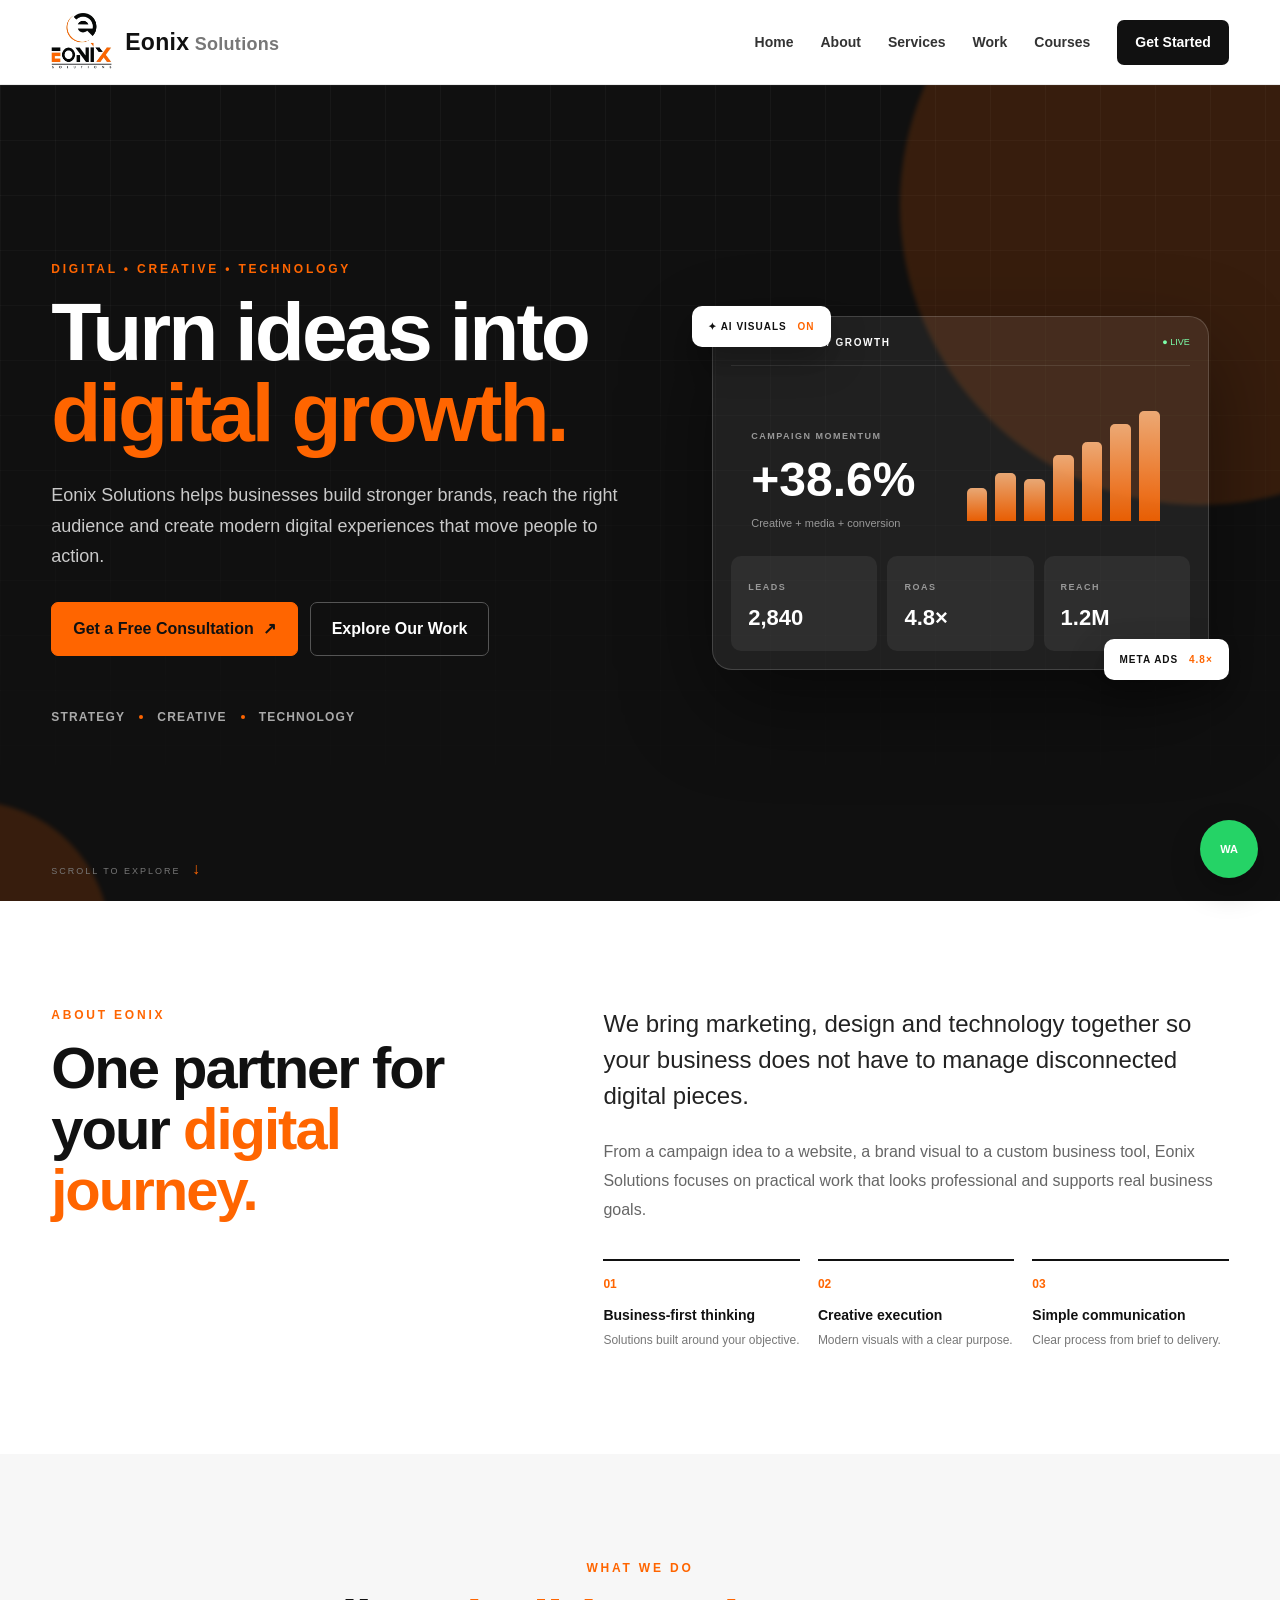
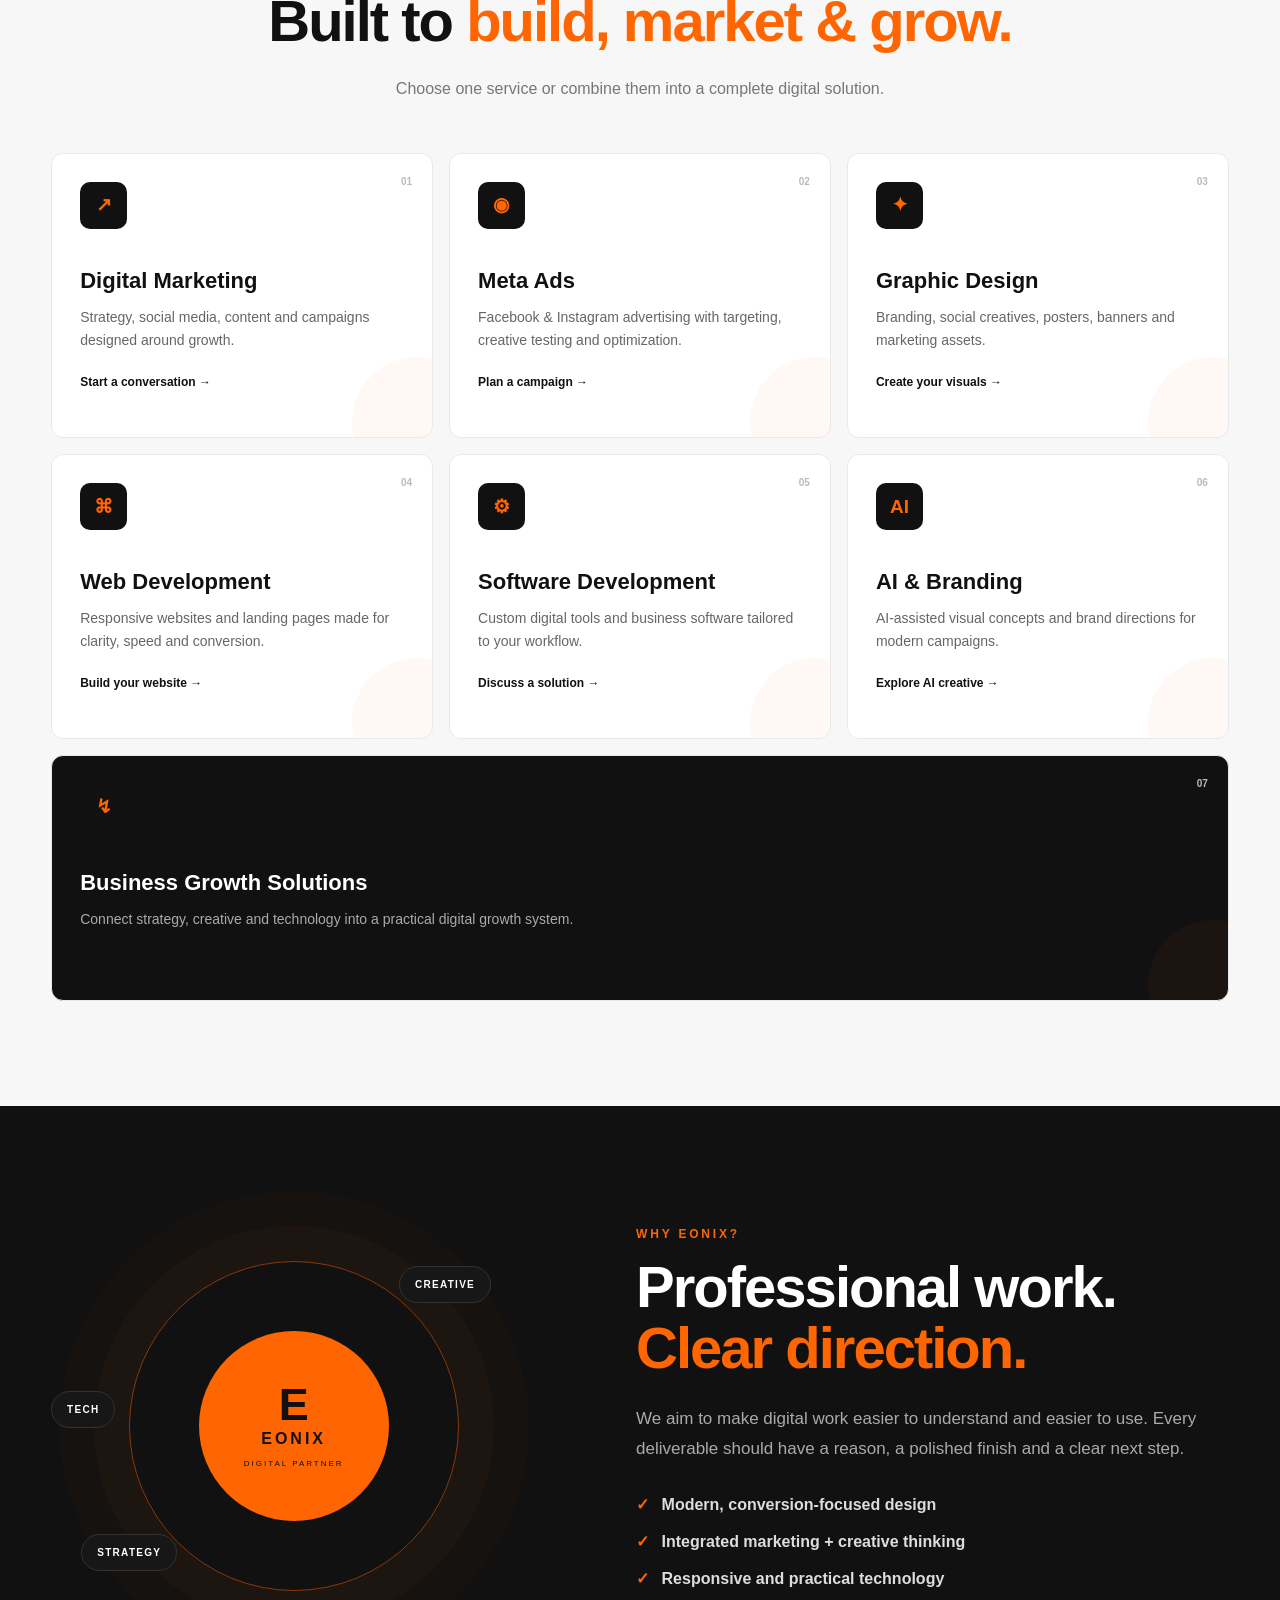
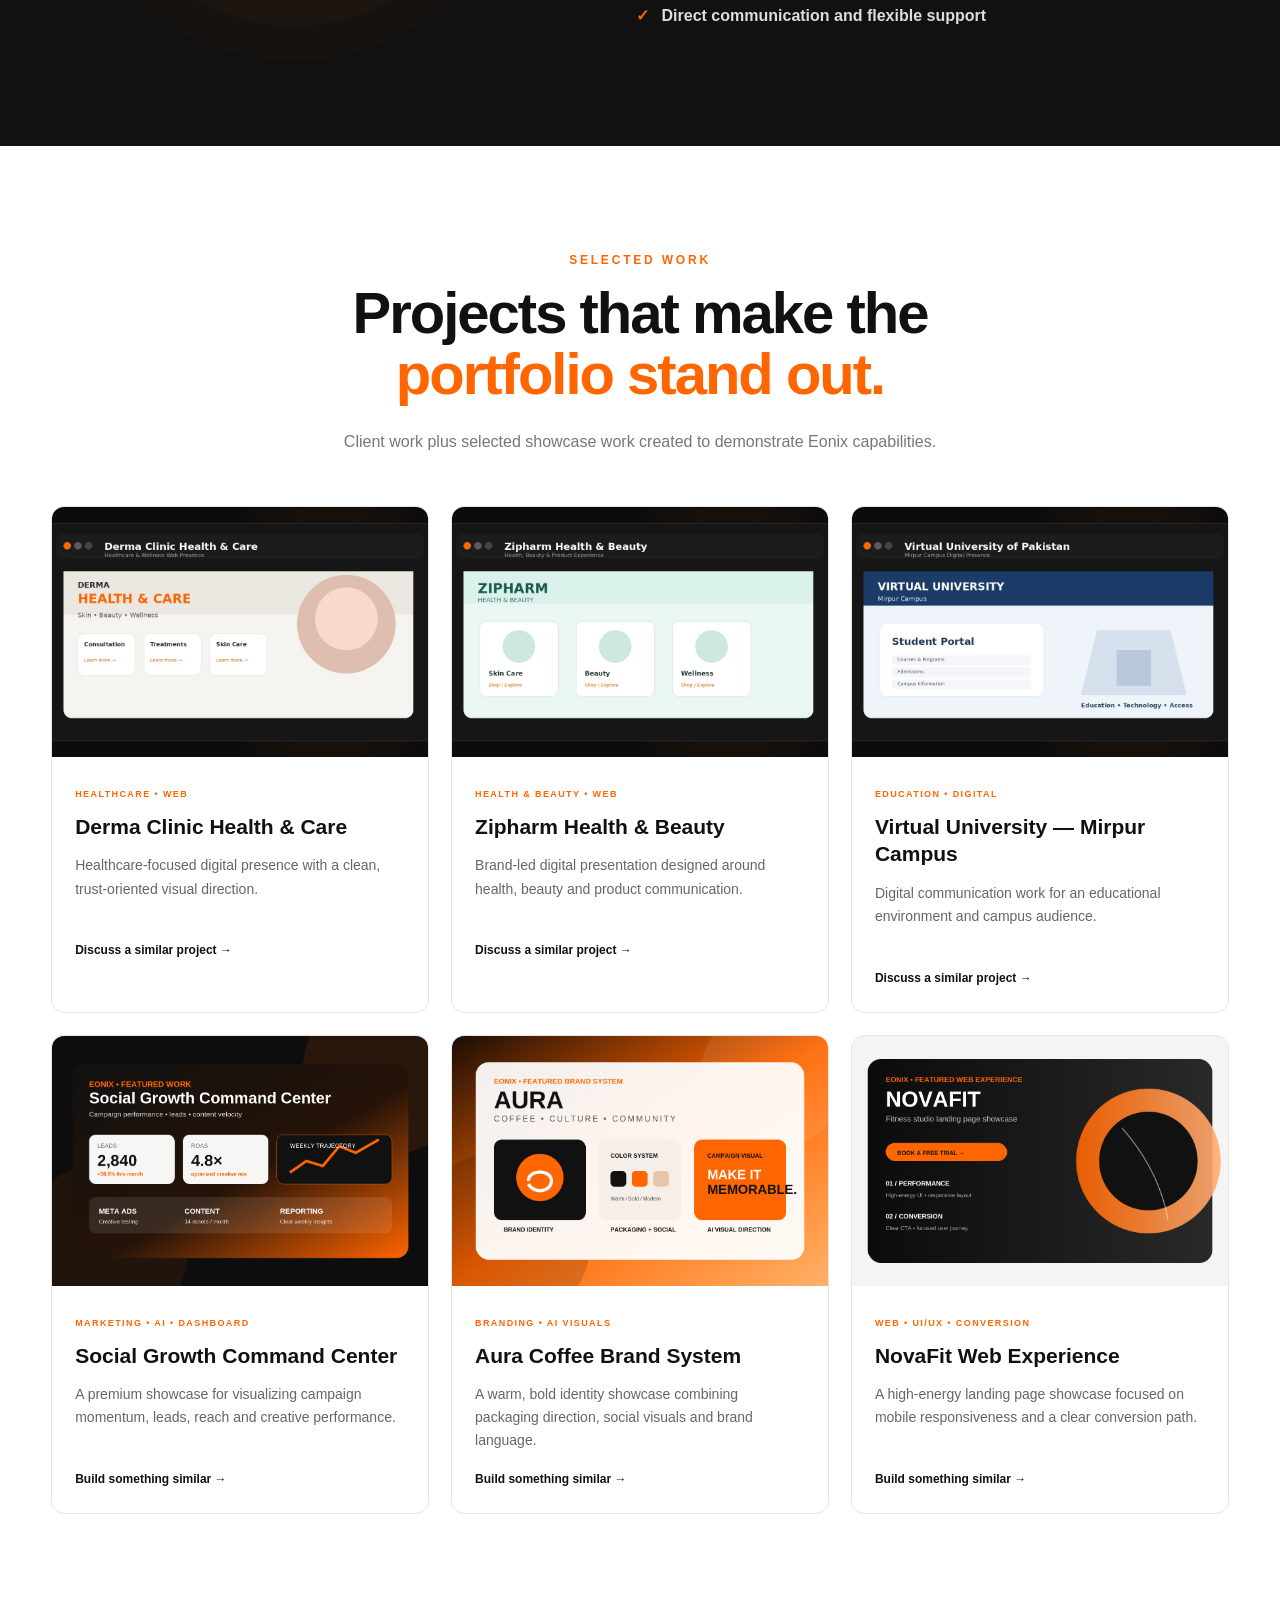
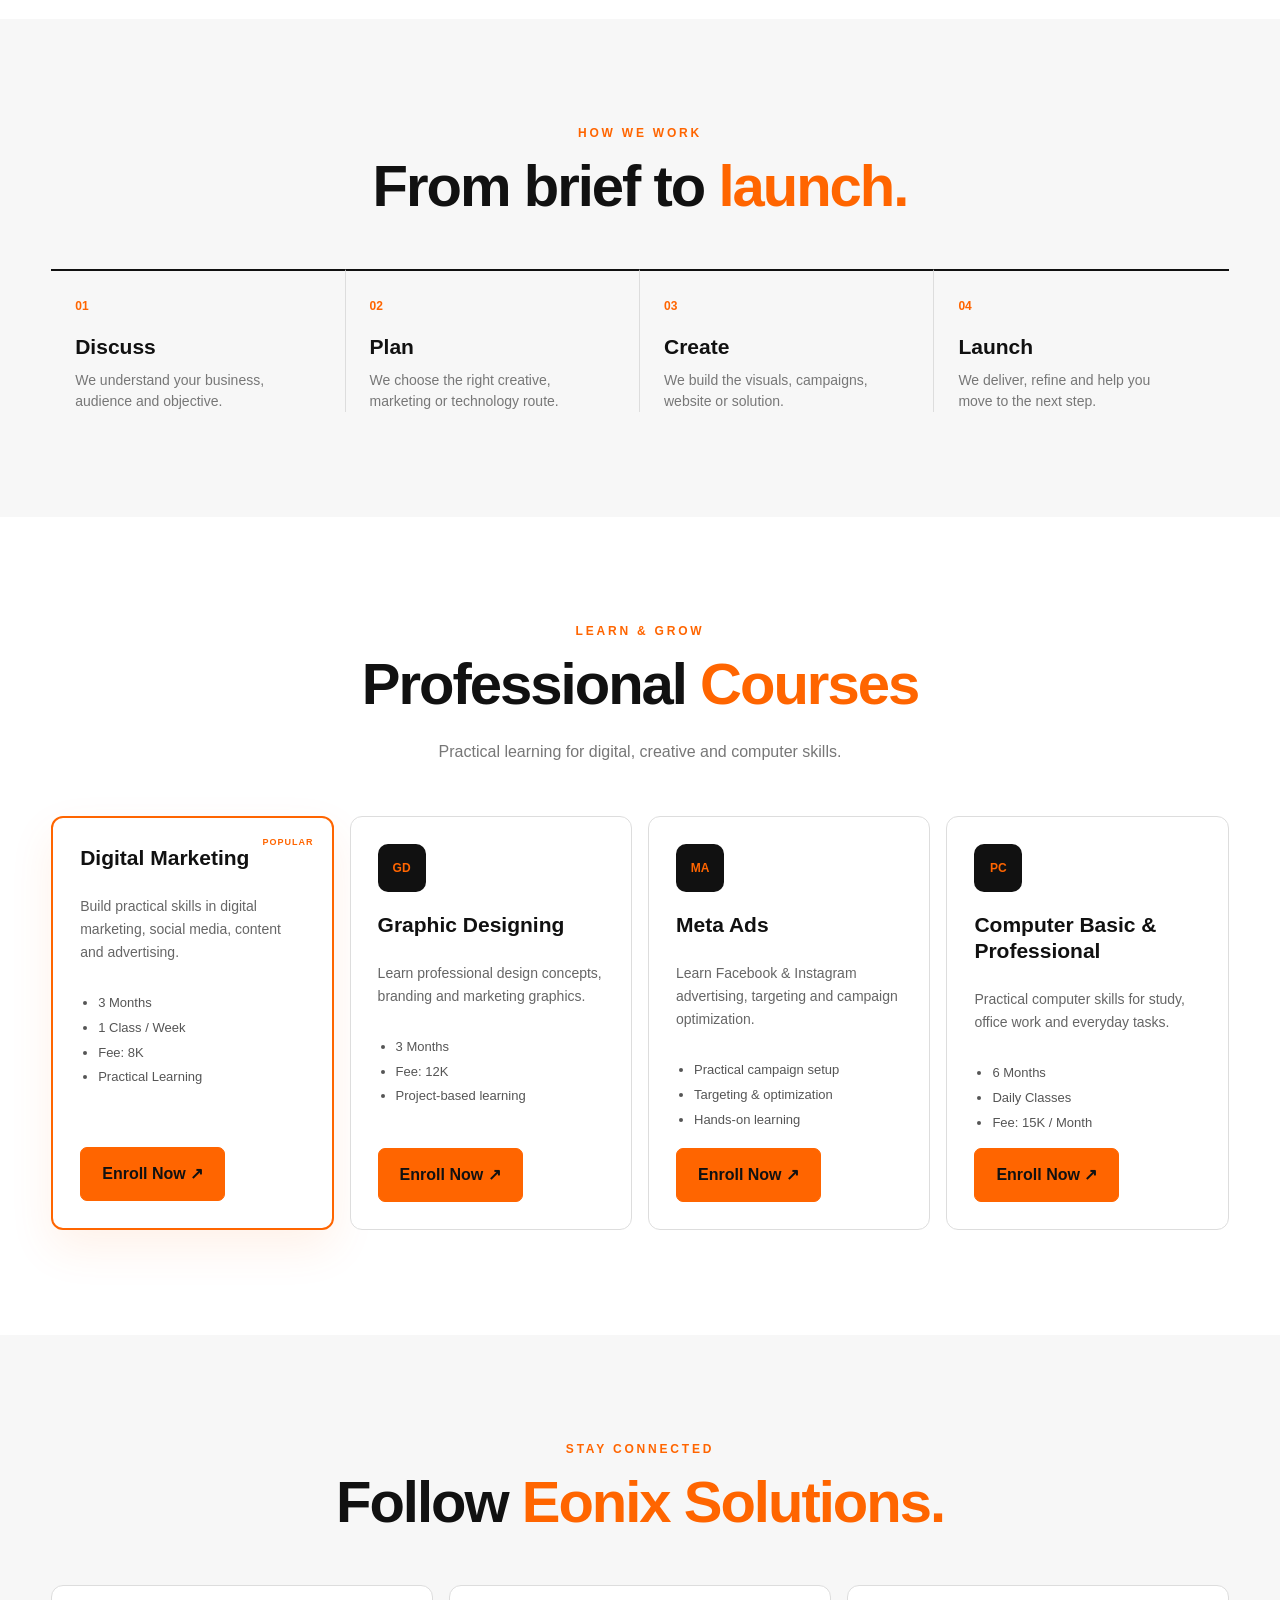
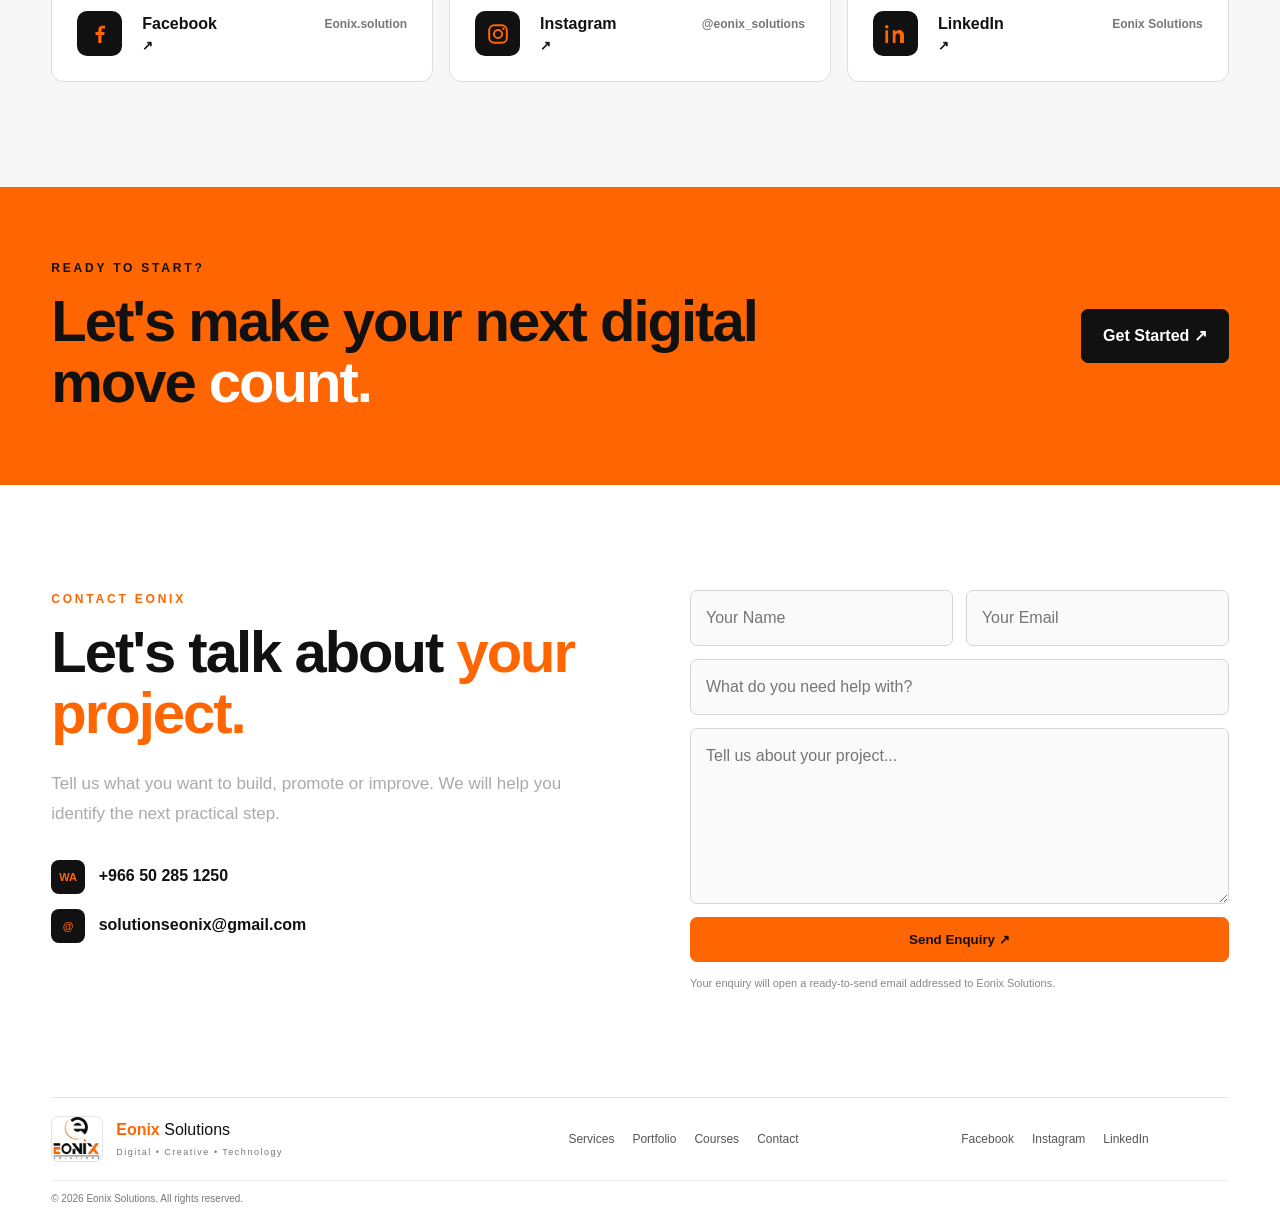
==== commit ce9c3dd8: "Add files via upload" ====
--- a/index.html
+++ b/index.html
@@ -86,33 +86,19 @@
 <body>
 <header class="header" id="top">
   <nav class="nav wrap">
-    <a class="brand" href="#home" aria-label="Eonix Solutions home"><img src="./eonix-logo-dark.png" alt="Eonix Solutions logo"></a>
+    <a class="brand" href="#home" aria-label="Eonix Solutions home"><img src="./eonix-logo-final.png" alt="Eonix Solutions logo"><span><b>Eonix</b> <em>Solutions</em></span></a>
     <button class="menu" aria-label="Open navigation" aria-expanded="false">☰</button>
     <div class="links">
-      <a class="active" href="#home">Home</a><a href="#about">About Us</a><a href="#services">Services</a><a href="#work">Portfolio</a><a href="#courses">Courses</a><a href="#contact">Contact</a>
-    </div>
-    <div class="nav-actions">
-      <div class="nav-socials" aria-label="Eonix Solutions social links">
-        <a href="https://www.facebook.com/Eonix.solution" target="_blank" rel="noopener" aria-label="Facebook">f</a>
-        <a href="https://www.instagram.com/eonix_solutions" target="_blank" rel="noopener" aria-label="Instagram">◎</a>
-        <a href="https://www.linkedin.com/in/eonix-solutions-b15768432/" target="_blank" rel="noopener" aria-label="LinkedIn">in</a>
-      </div>
-      <a class="nav-cta" href="https://wa.me/966502851250?text=Hello%20Eonix%20Solutions%2C%20I%20want%20to%20discuss%20a%20project." target="_blank" rel="noopener">Get In Touch</a>
+      <a href="#home">Home</a><a href="#about">About</a><a href="#services">Services</a><a href="#work">Work</a><a href="#courses">Courses</a><a href="#contact" class="nav-cta">Get Started</a>
     </div>
   </nav>
 </header>
 <main>
 <section id="home" class="hero">
-  <div class="hero-bg" aria-hidden="true"></div><div class="hero-grid" aria-hidden="true"></div><div class="hero-glow hero-glow-a" aria-hidden="true"></div><div class="hero-glow hero-glow-b" aria-hidden="true"></div>
+  <div class="hero-grid"></div><div class="orb orb-a"></div><div class="orb orb-b"></div>
   <div class="wrap hero-inner">
-    <div class="hero-copy reveal">
-      <p class="eyebrow">EONIX SOLUTIONS</p>
-      <h1>We grow <span>brands</span><br>through <span>digital power.</span></h1>
-      <p class="lead">Eonix Solutions helps businesses build a strong online presence, generate leads, and scale with smart digital strategies.</p>
-      <div class="buttons"><a class="btn" href="#contact">Our Services <span>↗</span></a><a class="btn ghost" href="#work">View Portfolio</a></div>
-      <div class="hero-tags"><span>Digital Strategy</span><i></i><span>Creative Design</span><i></i><span>Paid Media</span><i></i><span>Technology</span></div>
-    </div>
-    <div class="hero-visual reveal" aria-hidden="true"></div>
+    <div class="hero-copy reveal"><p class="eyebrow">DIGITAL • CREATIVE • TECHNOLOGY</p><h1>Turn ideas into <span>digital growth.</span></h1><p class="lead">Eonix Solutions helps businesses build stronger brands, reach the right audience and create modern digital experiences that move people to action.</p><div class="buttons"><a class="btn" href="#contact">Get a Free Consultation <span>↗</span></a><a class="btn ghost" href="#work">Explore Our Work</a></div><div class="trust-row"><span>Strategy</span><i></i><span>Creative</span><i></i><span>Technology</span></div></div>
+    <div class="hero-visual reveal"><div class="dashboard"><div class="dash-top"><span class="dot orange"></span><span class="dot"></span><span class="dot"></span><b>EONIX / GROWTH</b><span class="live">● LIVE</span></div><div class="dash-main"><div><small>CAMPAIGN MOMENTUM</small><strong>+38.6%</strong><p>Creative + media + conversion</p></div><div class="mini-chart"><span style="height:30%"></span><span style="height:44%"></span><span style="height:38%"></span><span style="height:60%"></span><span style="height:72%"></span><span style="height:88%"></span><span style="height:100%"></span></div></div><div class="dash-cards"><div><small>LEADS</small><strong>2,840</strong></div><div><small>ROAS</small><strong>4.8×</strong></div><div><small>REACH</small><strong>1.2M</strong></div></div></div><div class="float-card fc-one">✦ AI VISUALS <b>ON</b></div><div class="float-card fc-two">META ADS <b>4.8×</b></div></div>
   </div>
   <div class="scroll-cue">SCROLL TO EXPLORE <span>↓</span></div>
 </section>
@@ -159,7 +145,7 @@
 
 <section id="contact" class="section contact-section"><div class="wrap contact-grid"><div class="reveal"><p class="eyebrow">CONTACT EONIX</p><h2>Let's talk about <span>your project.</span></h2><p class="body-text">Tell us what you want to build, promote or improve. We will help you identify the next practical step.</p><div class="contact-links"><a href="https://wa.me/966502851250" target="_blank" rel="noopener"><span>WA</span> +966 50 285 1250</a><a href="mailto:solutionseonix@gmail.com"><span>@</span> solutionseonix@gmail.com</a></div></div><form id="form" class="reveal"><div class="form-row"><input required name="name" placeholder="Your Name"><input required type="email" name="email" placeholder="Your Email"></div><input required name="subject" placeholder="What do you need help with?"><textarea required name="message" rows="6" placeholder="Tell us about your project..."></textarea><button class="btn" type="submit">Send Enquiry ↗</button><small>Your enquiry will open a ready-to-send email addressed to Eonix Solutions.</small></form></div></section>
 </main>
-<footer><div class="wrap footer"><div class="footer-brand"><img src="./eonix-logo-dark.png" alt="Eonix Solutions logo"><div><b>Eonix</b> Solutions<small>Digital • Creative • Technology</small></div></div><div class="footer-links"><a href="#services">Services</a><a href="#work">Portfolio</a><a href="#courses">Courses</a><a href="#contact">Contact</a></div><div class="footer-social"><a href="https://www.facebook.com/Eonix.solution" target="_blank" rel="noopener">Facebook</a><a href="https://www.instagram.com/eonix_solutions" target="_blank" rel="noopener">Instagram</a><a href="https://www.linkedin.com/in/eonix-solutions-b15768432/" target="_blank" rel="noopener">LinkedIn</a></div></div><div class="wrap copyright">© <span id="year"></span> Eonix Solutions. All rights reserved.</div></footer>
+<footer><div class="wrap footer"><div class="footer-brand"><img src="./eonix-logo-final.png" alt="Eonix Solutions logo"><div><b>Eonix</b> Solutions<small>Digital • Creative • Technology</small></div></div><div class="footer-links"><a href="#services">Services</a><a href="#work">Portfolio</a><a href="#courses">Courses</a><a href="#contact">Contact</a></div><div class="footer-social"><a href="https://www.facebook.com/Eonix.solution" target="_blank" rel="noopener">Facebook</a><a href="https://www.instagram.com/eonix_solutions" target="_blank" rel="noopener">Instagram</a><a href="https://www.linkedin.com/in/eonix-solutions-b15768432/" target="_blank" rel="noopener">LinkedIn</a></div></div><div class="wrap copyright">© <span id="year"></span> Eonix Solutions. All rights reserved.</div></footer>
 <a class="floating-wa" href="https://wa.me/966502851250" target="_blank" rel="noopener" aria-label="Chat with Eonix Solutions on WhatsApp">WA</a>
 <script src="script.js"></script>
 </body></html>
--- a/style.css
+++ b/style.css
@@ -1 +1,106 @@
-:root{--orange:#ff6900;--orange2:#ff8a28;--black:#050505;--panel:#101010;--panel2:#151515;--text:#fff;--muted:#a8a8a8;--line:#282828}*{box-sizing:border-box}html{scroll-behavior:smooth;scroll-padding-top:82px}body{margin:0;font-family:Inter,Arial,Helvetica,sans-serif;color:var(--text);background:var(--black);line-height:1.55}a{color:inherit}.wrap{width:min(1180px,92%);margin:auto}img,svg{max-width:100%}.header{position:sticky;top:0;z-index:100;background:rgba(5,5,5,.94);backdrop-filter:blur(18px);border-bottom:1px solid rgba(255,255,255,.08)}.nav{min-height:82px;display:flex;align-items:center;gap:26px}.brand{display:flex;align-items:center;text-decoration:none;flex:0 0 auto}.brand img{width:174px;height:68px;object-fit:contain}.links{display:flex;align-items:center;justify-content:center;gap:30px;flex:1}.links a{position:relative;text-decoration:none;text-transform:uppercase;font-size:12px;font-weight:900;letter-spacing:.7px;color:#eee;padding:31px 0 27px}.links a:after{content:"";position:absolute;left:0;right:0;bottom:17px;height:3px;background:var(--orange);transform:scaleX(0);transform-origin:center;transition:.2s}.links a:hover,.links a.active{color:var(--orange)}.links a:hover:after,.links a.active:after{transform:scaleX(1)}.nav-actions{display:flex;align-items:center;gap:18px;flex:0 0 auto}.nav-socials{display:flex;align-items:center;gap:14px}.nav-socials a{width:28px;height:28px;border:1px solid rgba(255,255,255,.2);border-radius:50%;display:grid;place-items:center;text-decoration:none;font-size:11px;font-weight:900;color:#fff;transition:.2s}.nav-socials a:hover{border-color:var(--orange);color:var(--orange);transform:translateY(-2px)}.nav-cta{display:inline-flex;align-items:center;justify-content:center;text-decoration:none;text-transform:uppercase;font-size:11px;font-weight:900;letter-spacing:.5px;padding:13px 18px;border:1px solid var(--orange);border-radius:6px;color:var(--orange);transition:.2s;white-space:nowrap}.nav-cta:hover{background:var(--orange);color:#111}.menu{display:none;border:0;background:none;color:#fff;font-size:28px;cursor:pointer}.hero{min-height:calc(100vh - 82px);position:relative;overflow:hidden;background:#030303;color:#fff;display:flex;align-items:center}.hero-bg{position:absolute;inset:0;background-image:linear-gradient(90deg,rgba(3,3,3,.98) 0%,rgba(3,3,3,.9) 27%,rgba(3,3,3,.34) 56%,rgba(3,3,3,.12) 100%),linear-gradient(0deg,rgba(3,3,3,.92) 0%,transparent 35%,rgba(3,3,3,.22) 100%),url('./eonix-hero-overlay.jpg');background-size:cover;background-position:right center;opacity:.92}.hero-grid{position:absolute;inset:0;background-image:linear-gradient(rgba(255,255,255,.035) 1px,transparent 1px),linear-gradient(90deg,rgba(255,255,255,.035) 1px,transparent 1px);background-size:58px 58px;mask-image:linear-gradient(to bottom,rgba(0,0,0,.7),transparent 85%);opacity:.45}.hero-glow{position:absolute;border-radius:50%;filter:blur(90px);background:var(--orange);opacity:.1}.hero-glow-a{width:420px;height:420px;left:-190px;top:-150px}.hero-glow-b{width:300px;height:300px;right:18%;bottom:-180px}.hero-inner{position:relative;z-index:2;display:grid;grid-template-columns:minmax(0,.92fr) minmax(0,1.08fr);align-items:center;min-height:calc(100vh - 82px);padding:70px 0 80px}.hero-copy{max-width:720px}.eyebrow{color:var(--orange);font-size:12px;letter-spacing:2.5px;font-weight:900;margin:0 0 14px;text-transform:uppercase}.hero h1{font-size:clamp(52px,6.4vw,82px);line-height:.98;letter-spacing:-3px;text-transform:uppercase;margin:0 0 24px;max-width:760px}.hero h1 span,h2 span{color:var(--orange)}.lead{max-width:600px;color:#d0d0d0;font-size:17px;line-height:1.75;margin:0 0 30px}.buttons{display:flex;gap:14px;flex-wrap:wrap}.btn{display:inline-flex;align-items:center;gap:10px;justify-content:center;border:1px solid var(--orange);background:var(--orange);color:#111;text-decoration:none;text-transform:uppercase;font-size:12px;font-weight:900;letter-spacing:.5px;padding:15px 23px;border-radius:6px;cursor:pointer;transition:.2s}.btn:hover{transform:translateY(-2px);box-shadow:0 12px 28px rgba(255,105,0,.22)}.btn.ghost{background:transparent;color:#fff;border-color:#666}.btn.ghost:hover{background:#fff;color:#111;border-color:#fff}.hero-tags{display:flex;align-items:center;gap:13px;flex-wrap:wrap;margin-top:46px;color:#a8a8a8;font-size:10px;font-weight:900;letter-spacing:1.2px;text-transform:uppercase}.hero-tags i{width:4px;height:4px;border-radius:50%;background:var(--orange)}.hero-visual{min-height:520px;position:relative}.scroll-cue{position:absolute;bottom:19px;left:4%;font-size:9px;letter-spacing:2px;color:#777;z-index:3}.scroll-cue span{color:var(--orange);font-size:16px;margin-left:7px}.section{padding:100px 0}.section h2{font-size:clamp(38px,5vw,58px);line-height:1.05;letter-spacing:-2px;margin:0 0 22px}.heading{text-align:center;max-width:800px;margin:0 auto 48px}.heading>p:last-child{color:#888;margin:0}.about{background:#090909}.about-grid{display:grid;grid-template-columns:.82fr 1.18fr;gap:90px}.about-copy{max-width:720px}.about-copy .large{font-size:24px;line-height:1.5;color:#f2f2f2;margin-top:0}.about-copy>p:not(.large){color:#999;line-height:1.8}.about-points{display:grid;grid-template-columns:repeat(3,1fr);gap:16px;margin-top:35px}.about-points div{border-top:2px solid #333;padding-top:14px}.about-points b{display:block;color:var(--orange);font-size:12px;margin-bottom:11px}.about-points strong{display:block;font-size:14px}.about-points span{display:block;color:#777;font-size:12px;margin-top:5px}.services{background:#070707}.service-grid{display:grid;grid-template-columns:repeat(5,minmax(0,1fr));gap:16px}.service-card{position:relative;background:linear-gradient(180deg,#151515,#0d0d0d);border:1px solid #242424;padding:25px 22px;border-radius:10px;min-height:300px;display:flex;flex-direction:column;transition:.25s;overflow:hidden}.service-card:hover{transform:translateY(-7px);border-color:var(--orange);box-shadow:0 20px 45px rgba(0,0,0,.35)}.service-card:after{content:"";position:absolute;width:150px;height:150px;border-radius:50%;background:var(--orange);opacity:.045;right:-65px;bottom:-65px}.service-no{position:absolute;right:16px;top:15px;color:#555;font-size:9px;font-weight:900}.icon{width:50px;height:50px;border-radius:9px;background:#090909;color:var(--orange);display:grid;place-items:center;font-weight:900;font-size:20px;margin-bottom:38px;border:1px solid #292929}.service-card h3{font-size:18px;line-height:1.25;margin:0 0 10px}.service-card p{color:#aaa;font-size:13px;line-height:1.65;margin:0 0 18px}.service-card a{margin-top:auto;font-size:11px;font-weight:900;color:var(--orange);text-decoration:none}.service-card a:hover{color:#fff}.service-card.wide{grid-column:span 5;background:#111;min-height:170px}.service-card.wide p{max-width:700px}.why{background:#0a0a0a}.why-grid{display:grid;grid-template-columns:.9fr 1.1fr;gap:100px;align-items:center}.why-visual{height:430px;position:relative;display:grid;place-items:center}.ring{position:absolute;width:330px;height:330px;border:1px solid rgba(255,105,0,.5);border-radius:50%;box-shadow:0 0 0 35px rgba(255,105,0,.03),0 0 0 70px rgba(255,105,0,.02)}.why-core{width:190px;height:190px;border-radius:50%;background:var(--orange);color:#111;display:flex;flex-direction:column;align-items:center;justify-content:center;position:relative;z-index:2}.why-core span{font-size:45px;font-weight:900;line-height:1}.why-core b{letter-spacing:3px;font-size:16px}.why-core small{font-size:8px;letter-spacing:2px;margin-top:7px}.why-pill{position:absolute;border:1px solid #333;background:#151515;padding:10px 15px;border-radius:30px;font-size:10px;font-weight:900;letter-spacing:1.3px}.p1{top:55px;right:45px}.p2{bottom:70px;left:30px}.p3{top:180px;left:0}.body-text{color:#aaa;font-size:16px;line-height:1.8;max-width:650px}.check-list{margin-top:28px;display:grid;gap:13px}.check-list div{color:var(--orange);font-weight:900}.check-list span{color:#ddd;font-weight:600;margin-left:8px}.work{background:#050505}.project-grid{display:grid;grid-template-columns:repeat(3,1fr);gap:20px}.project-card{background:#111;border:1px solid #262626;border-radius:11px;overflow:hidden;transition:.25s}.project-card:hover{transform:translateY(-7px);box-shadow:0 20px 45px rgba(0,0,0,.35);border-color:#444}.project-media{height:245px;position:relative;overflow:hidden;background:#161616}.project-media img{width:100%;height:100%;object-fit:cover;display:block;transition:.45s}.project-card:hover .project-media img{transform:scale(1.045)}.project-body{padding:22px}.project-body small{color:var(--orange);font-size:9px;font-weight:900;letter-spacing:1.4px}.project-body h3{font-size:20px;line-height:1.3;margin:9px 0;color:#fff}.project-body p{color:#999;font-size:13px;line-height:1.65;min-height:67px}.project-body a{font-size:11px;font-weight:900;color:var(--orange);text-decoration:none}.project-body a:hover{color:#fff}.process{background:#0b0b0b}.process-grid{display:grid;grid-template-columns:repeat(4,1fr);gap:0}.step{border-top:2px solid #333;padding:22px 24px 0;position:relative}.step:not(:last-child){border-right:1px solid #2b2b2b}.step b{color:var(--orange);font-size:12px}.step h3{font-size:21px;margin:14px 0 7px}.step p{color:#888;font-size:13px;margin:0;max-width:220px}.courses{background:#050505}.course-grid{display:grid;grid-template-columns:repeat(4,1fr);gap:16px}.course{border:1px solid #292929;border-radius:11px;padding:26px;background:#101010;display:flex;flex-direction:column;min-height:390px;position:relative}.course.featured{border:2px solid var(--orange);box-shadow:0 18px 45px rgba(255,105,0,.08)}.badge{position:absolute;right:17px;top:17px;color:var(--orange);font-size:9px;font-weight:900;letter-spacing:1px}.course-mark{width:48px;height:48px;border-radius:9px;background:#080808;color:var(--orange);display:grid;place-items:center;font-weight:900;margin-bottom:28px;border:1px solid #292929}.course h3{font-size:20px;line-height:1.25;margin:0 0 10px}.course p{color:#999;font-size:13px;line-height:1.65}.course ul{padding-left:18px;color:#aaa;font-size:13px;line-height:1.9;flex:1}.course .btn{align-self:flex-start}.social-section{background:#0b0b0b}.social-grid{display:grid;grid-template-columns:repeat(3,1fr);gap:16px}.social{background:#111;border:1px solid #292929;border-radius:11px;padding:24px;text-decoration:none;display:grid;grid-template-columns:50px 1fr auto;grid-template-rows:auto auto;column-gap:15px;align-items:center;transition:.2s}.social:hover{border-color:var(--orange);transform:translateY(-4px)}.social b{grid-row:1/3;width:45px;height:45px;border-radius:10px;background:#080808;color:var(--orange);display:grid;place-items:center;font-size:19px}.brand-icon svg{width:24px;height:24px;display:block}.facebook-icon svg path,.linkedin-icon svg path{fill:currentColor}.instagram-icon svg rect,.instagram-icon svg circle:first-of-type{fill:none;stroke:currentColor}.instagram-icon svg circle:last-of-type{fill:currentColor}.social strong{font-size:16px}.social span{font-size:12px;color:#777}.social{font-size:13px;font-weight:900}.cta{background:var(--orange);padding:70px 0;color:#111}.cta-in{display:flex;align-items:center;justify-content:space-between;gap:30px}.cta .eyebrow{color:#111}.cta h2{font-size:clamp(34px,5vw,58px);line-height:1.05;letter-spacing:-2px;margin:0;max-width:800px}.cta h2 span{color:#fff}.btn.dark{background:#111;border-color:#111;color:#fff}.contact-section{background:#080808}.contact-grid{display:grid;grid-template-columns:1fr 1fr;gap:100px;align-items:start}.contact-links{display:flex;flex-direction:column;gap:15px;margin-top:30px}.contact-links a{text-decoration:none;font-weight:900}.contact-links span{display:inline-grid;place-items:center;width:34px;height:34px;background:#151515;color:var(--orange);border-radius:8px;margin-right:9px;font-size:11px;border:1px solid #292929}.contact-links a:hover{color:var(--orange)}form{display:flex;flex-direction:column;gap:13px}form .form-row{display:grid;grid-template-columns:1fr 1fr;gap:13px}input,textarea{width:100%;font:inherit;border:1px solid #303030;border-radius:7px;padding:15px;outline:none;background:#111;color:#fff}textarea{resize:vertical}input::placeholder,textarea::placeholder{color:#666}input:focus,textarea:focus{border-color:var(--orange);box-shadow:0 0 0 3px rgba(255,105,0,.08);background:#0d0d0d}form small{font-size:11px;color:#777}.footer{background:#050505;color:#fff;padding:28px 0 18px;display:grid;grid-template-columns:1.25fr 1fr 1fr;gap:24px;align-items:center;border-top:1px solid #1f1f1f}.footer-brand{display:flex;gap:13px;align-items:center}.footer-brand img{width:130px;height:58px;object-fit:contain}.footer-brand b{color:var(--orange)}.footer-brand small{display:block;color:#777;font-size:9px;letter-spacing:1.5px;margin-top:4px}.footer-links,.footer-social{display:flex;gap:18px;flex-wrap:wrap;justify-content:center}.footer a{font-size:12px;color:#aaa;text-decoration:none}.footer a:hover{color:var(--orange)}.copyright{border-top:1px solid #181818;background:#050505;color:#666;padding:10px 0;font-size:10px}.floating-wa{position:fixed;right:22px;bottom:22px;width:58px;height:58px;border-radius:50%;display:grid;place-items:center;background:#25d366;color:#fff;text-decoration:none;font-size:11px;font-weight:900;box-shadow:0 12px 30px rgba(0,0,0,.35);z-index:110}.reveal{animation:fadeUp .7s both}.reveal:nth-child(2){animation-delay:.08s}.reveal:nth-child(3){animation-delay:.16s}.reveal:nth-child(4){animation-delay:.24s}@keyframes fadeUp{from{opacity:0;transform:translateY(16px)}to{opacity:1;transform:none}}html,body{max-width:100%;overflow-x:hidden}.hero-inner>*,.about-grid>*,.why-grid>*,.contact-grid>*{min-width:0}.course h3,.project-body h3,.service-card h3{overflow-wrap:anywhere}@media(max-width:1100px){.wrap{width:min(94%,1000px)}.links{gap:17px}.links a{font-size:11px}.nav-actions{gap:10px}.nav-socials{display:none}.hero-inner{gap:10px}.hero h1{font-size:clamp(48px,6vw,72px)}.service-grid{grid-template-columns:repeat(3,1fr)}.service-card.wide{grid-column:span 3}.course-grid{grid-template-columns:repeat(2,1fr)}.project-grid{grid-template-columns:repeat(2,1fr)}.about-grid{gap:55px}.why-grid{gap:55px}}@media(max-width:900px){.nav{min-height:76px}.brand img{width:158px;height:62px}.menu{display:block;margin-left:auto}.links{display:none;position:absolute;top:76px;left:0;right:0;padding:14px 5%;background:#080808;flex-direction:column;align-items:stretch;gap:0;border-bottom:1px solid #282828;box-shadow:0 15px 30px rgba(0,0,0,.4)}.links.open{display:flex}.links a{padding:13px 0;font-size:13px}.links a:after{bottom:5px;right:auto;width:35px}.nav-actions{display:none}.hero{min-height:auto}.hero-inner{grid-template-columns:1fr;padding:70px 0 80px;min-height:720px}.hero-bg{background-position:65% center;opacity:.72}.hero-copy{max-width:800px}.hero-visual{display:none}.service-grid{grid-template-columns:repeat(2,minmax(0,1fr))}.service-card.wide{grid-column:span 2}.about-grid,.why-grid,.contact-grid{grid-template-columns:1fr;gap:45px}.social-grid{grid-template-columns:repeat(2,minmax(0,1fr))}.process-grid{grid-template-columns:repeat(2,1fr)}.step{padding-bottom:25px;border-bottom:1px solid #2b2b2b}.step:nth-child(2){border-right:0}.footer{grid-template-columns:1fr}.footer-links,.footer-social{justify-content:flex-start}}@media(max-width:640px){html{scroll-padding-top:76px}.wrap{width:92%}.brand img{width:145px;height:58px}.hero-inner{padding:56px 0 68px;min-height:690px}.hero-bg{background-position:62% center;opacity:.55}.hero h1{font-size:clamp(39px,11vw,52px);letter-spacing:-1.7px}.lead{font-size:15px;line-height:1.65}.buttons{flex-direction:column;align-items:stretch}.buttons .btn{width:100%}.hero-tags{margin-top:30px;gap:9px 11px}.section{padding:75px 0}.heading{margin-bottom:38px}.section h2{font-size:clamp(34px,9vw,46px)}.about-copy .large{font-size:20px}.about-points{grid-template-columns:1fr}.service-grid,.project-grid,.course-grid,.social-grid{grid-template-columns:1fr}.service-card.wide{grid-column:auto}.service-card{min-height:270px}.project-media{height:clamp(210px,58vw,280px)}.course{min-height:0;padding:24px}.course ul{flex:none;margin-bottom:22px}.course .btn{width:100%}.process-grid{grid-template-columns:1fr}.step{border-right:0!important;padding:20px 0 24px}.step:last-child{border-bottom:0}.cta{padding:58px 0}.cta-in{align-items:stretch;flex-direction:column}.cta .btn{width:100%}.form-row{grid-template-columns:1fr!important}.footer{grid-template-columns:1fr;gap:16px;padding:22px 0}.footer-links,.footer-social{justify-content:flex-start;gap:12px 18px}.footer-brand img{width:120px}.copyright{padding:10px 0 14px}.floating-wa{width:54px;height:54px;right:14px;bottom:14px}}@media(max-width:380px){.wrap{width:90%}.brand img{width:135px}.hero-inner{padding-top:48px}.hero h1{font-size:37px}.eyebrow{letter-spacing:2px;font-size:10px}.hero-tags i{display:none}}@media(prefers-reduced-motion:reduce){html{scroll-behavior:auto}*,*::before,*::after{animation-duration:.01ms!important;animation-iteration-count:1!important;transition-duration:.01ms!important}}
+:root{--orange:#ff6500;--orange2:#ff8a3d;--ink:#111;--muted:#666;--line:#e9e9e9;--soft:#f7f7f7;--white:#fff}*{box-sizing:border-box}html{scroll-behavior:smooth;scroll-padding-top:86px}body{margin:0;font-family:Inter,Arial,Helvetica,sans-serif;color:var(--ink);background:#fff;line-height:1.5}a{color:inherit}.wrap{width:min(1180px,92%);margin:auto}.header{position:sticky;top:0;z-index:100;background:rgba(255,255,255,.94);backdrop-filter:blur(16px);border-bottom:1px solid rgba(0,0,0,.08)}.nav{min-height:84px;display:flex;align-items:center;justify-content:space-between}.brand{display:flex;align-items:center;gap:10px;text-decoration:none}.brand img{width:64px;height:62px;object-fit:contain}.brand span{font-size:18px;font-weight:800;letter-spacing:.3px}.brand b{font-size:23px}.brand em{font-style:normal;color:#777;font-weight:600}.links{display:flex;align-items:center;gap:27px}.links a{text-decoration:none;font-size:14px;font-weight:800;color:#333}.links a:hover{color:var(--orange)}.links .nav-cta{background:var(--ink);color:#fff;padding:12px 18px;border-radius:7px}.links .nav-cta:hover{background:var(--orange);color:#111}.menu{display:none;border:0;background:none;font-size:28px}.hero{min-height:calc(100vh - 84px);position:relative;overflow:hidden;background:#101010;color:#fff;display:flex;align-items:center}.hero-grid{position:absolute;inset:0;background-image:linear-gradient(rgba(255,255,255,.035) 1px,transparent 1px),linear-gradient(90deg,rgba(255,255,255,.035) 1px,transparent 1px);background-size:55px 55px;mask-image:linear-gradient(to bottom,black,transparent)}.orb{position:absolute;border-radius:50%;filter:blur(2px);background:var(--orange);opacity:.16}.orb-a{width:600px;height:600px;right:-220px;top:-180px}.orb-b{width:280px;height:280px;left:-170px;bottom:-180px}.hero-inner{position:relative;z-index:2;display:grid;grid-template-columns:minmax(0,1.05fr) minmax(0,.95fr);gap:48px;align-items:center;padding:76px 0}.eyebrow{color:var(--orange);font-size:12px;letter-spacing:2.8px;font-weight:900;margin:0 0 14px}.hero h1{font-size:clamp(48px,7vw,82px);line-height:.98;letter-spacing:-3px;margin:0 0 27px;max-width:780px}.hero h1 span,h2 span{color:var(--orange)}.lead{max-width:650px;color:#c9c9c9;font-size:18px;line-height:1.7;margin:0 0 30px}.buttons{display:flex;gap:12px;flex-wrap:wrap}.btn{display:inline-flex;align-items:center;gap:9px;justify-content:center;border:1px solid var(--orange);background:var(--orange);color:#111;text-decoration:none;font-weight:900;padding:14px 21px;border-radius:7px;cursor:pointer;transition:.2s}.btn:hover{transform:translateY(-2px);box-shadow:0 12px 25px rgba(255,101,0,.2)}.btn.ghost{background:transparent;color:#fff;border-color:#555}.btn.ghost:hover{background:#fff;color:#111;border-color:#fff}.trust-row{display:flex;gap:14px;align-items:center;margin-top:52px;color:#aaa;font-size:12px;font-weight:800;text-transform:uppercase;letter-spacing:1.2px}.trust-row i{width:4px;height:4px;background:var(--orange);border-radius:50%}.hero-visual{position:relative;min-height:430px;display:flex;align-items:center;justify-content:center;min-width:0;padding:18px 20px}.dashboard{width:min(560px,100%);max-width:100%;background:rgba(255,255,255,.07);border:1px solid rgba(255,255,255,.16);border-radius:20px;padding:18px;box-shadow:0 35px 90px rgba(0,0,0,.45);backdrop-filter:blur(12px);transform:none}.dash-top{display:flex;align-items:center;gap:6px;border-bottom:1px solid rgba(255,255,255,.1);padding-bottom:15px}.dot{width:8px;height:8px;background:#555;border-radius:50%}.dot.orange{background:var(--orange)}.dash-top b{font-size:10px;letter-spacing:1.6px;margin-left:10px}.live{margin-left:auto;font-size:9px;color:#7cffaa}.dash-main{padding:35px 20px 25px;display:grid;grid-template-columns:1fr 1.15fr;gap:20px;align-items:end}.dash-main small,.dash-cards small{color:#999;font-size:9px;letter-spacing:1.5px;font-weight:900}.dash-main strong{display:block;font-size:48px;color:#fff;line-height:1.1;margin:8px 0}.dash-main p{color:#999;font-size:11px;margin:0}.mini-chart{height:130px;display:flex;align-items:end;gap:8px;padding:10px}.mini-chart span{flex:1;background:linear-gradient(to top,var(--orange),#ffb77e);border-radius:5px 5px 0 0;opacity:.9}.dash-cards{display:grid;grid-template-columns:repeat(3,1fr);gap:10px}.dash-cards div{background:rgba(255,255,255,.06);padding:17px;border-radius:10px}.dash-cards strong{display:block;font-size:22px;margin-top:4px}.float-card{position:absolute;background:#fff;color:#111;padding:13px 16px;border-radius:10px;box-shadow:0 15px 35px rgba(0,0,0,.3);font-size:10px;font-weight:900;letter-spacing:1px}.float-card b{color:var(--orange);margin-left:7px}.fc-one{top:28px;left:0}.fc-two{right:0;bottom:28px}.scroll-cue{position:absolute;bottom:20px;left:4%;font-size:9px;letter-spacing:2px;color:#777}.scroll-cue span{color:var(--orange);font-size:16px;margin-left:7px}.section{padding:105px 0}.about{background:#fff}.about-grid{display:grid;grid-template-columns:.85fr 1.15fr;gap:90px}.section h2{font-size:clamp(38px,5vw,58px);line-height:1.05;letter-spacing:-2px;margin:0 0 25px}.about-copy{max-width:700px}.about-copy .large{font-size:24px;line-height:1.5;color:#222;margin-top:0}.about-copy>p:not(.large){color:#666;line-height:1.8}.about-points{display:grid;grid-template-columns:repeat(3,1fr);gap:18px;margin-top:35px}.about-points div{border-top:2px solid #111;padding-top:14px}.about-points b{display:block;color:var(--orange);font-size:12px;margin-bottom:12px}.about-points strong{display:block;font-size:14px}.about-points span{display:block;color:#777;font-size:12px;margin-top:5px}.services{background:#f7f7f7}.heading{text-align:center;max-width:760px;margin:0 auto 52px}.heading>p:last-child{color:#777;margin:0}.service-grid{display:grid;grid-template-columns:repeat(3,1fr);gap:16px}.service-card{position:relative;background:#fff;border:1px solid var(--line);padding:28px;border-radius:12px;min-height:285px;transition:.25s;overflow:hidden}.service-card:hover{transform:translateY(-7px);border-color:var(--orange);box-shadow:0 18px 45px rgba(0,0,0,.08)}.service-card:after{content:"";position:absolute;width:130px;height:130px;border-radius:50%;background:var(--orange);opacity:.045;right:-50px;bottom:-50px}.service-no{position:absolute;right:20px;top:20px;color:#bbb;font-size:10px;font-weight:900}.icon{width:47px;height:47px;border-radius:10px;background:#111;color:var(--orange);display:grid;place-items:center;font-weight:900;font-size:19px;margin-bottom:35px}.service-card h3{font-size:22px;margin:0 0 9px}.service-card p{color:#666;font-size:14px;line-height:1.65;margin:0 0 17px}.service-card a{font-size:12px;font-weight:900;color:#111;text-decoration:none}.service-card a:hover{color:var(--orange)}.service-card.wide{grid-column:span 3;background:#111;color:#fff;min-height:190px}.service-card.wide p{color:#aaa;max-width:650px}.why{background:#111;color:#fff}.why-grid{display:grid;grid-template-columns:.9fr 1.1fr;gap:100px;align-items:center}.why-visual{height:430px;position:relative;display:grid;place-items:center}.ring{position:absolute;width:330px;height:330px;border:1px solid rgba(255,101,0,.5);border-radius:50%;box-shadow:0 0 0 35px rgba(255,101,0,.03),0 0 0 70px rgba(255,101,0,.02)}.why-core{width:190px;height:190px;border-radius:50%;background:var(--orange);color:#111;display:flex;flex-direction:column;align-items:center;justify-content:center;position:relative;z-index:2}.why-core span{font-size:45px;font-weight:900;line-height:1}.why-core b{letter-spacing:3px;font-size:16px}.why-core small{font-size:8px;letter-spacing:2px;margin-top:7px}.why-pill{position:absolute;border:1px solid #333;background:#171717;padding:10px 15px;border-radius:30px;font-size:10px;font-weight:900;letter-spacing:1.3px}.p1{top:55px;right:45px}.p2{bottom:70px;left:30px}.p3{top:180px;left:0}.body-text{color:#aaa;font-size:17px;line-height:1.8;max-width:650px}.check-list{margin-top:28px;display:grid;gap:13px}.check-list div{color:var(--orange);font-weight:900}.check-list span{color:#ddd;font-weight:600;margin-left:8px}.work{background:#fff}.project-grid{display:grid;grid-template-columns:repeat(3,1fr);gap:22px}.project-card{background:#fff;border:1px solid #e4e4e4;border-radius:13px;overflow:hidden;transition:.25s}.project-card:hover{transform:translateY(-7px);box-shadow:0 20px 45px rgba(0,0,0,.09);border-color:#ddd}.project-media{height:250px;position:relative;overflow:hidden;background:#eee}.project-media img{width:100%;height:100%;object-fit:cover;display:block;transition:.45s}.project-card:hover .project-media img{transform:scale(1.045)}.project-media span{display:none}.project-body{padding:23px}.project-body small{color:var(--orange);font-size:9px;font-weight:900;letter-spacing:1.4px}.project-body h3{font-size:21px;line-height:1.3;margin:9px 0}.project-body p{color:#666;font-size:14px;line-height:1.65;min-height:69px}.project-body a{font-size:12px;font-weight:900;text-decoration:none}.project-body a:hover{color:var(--orange)}.process{background:#f7f7f7}.process-grid{display:grid;grid-template-columns:repeat(4,1fr);gap:0}.step{border-top:2px solid #111;padding:22px 24px 0;position:relative}.step:not(:last-child){border-right:1px solid #ddd}.step b{color:var(--orange);font-size:12px}.step h3{font-size:21px;margin:14px 0 7px}.step p{color:#777;font-size:14px;margin:0;max-width:220px}.courses{background:#fff}.course-grid{display:grid;grid-template-columns:repeat(4,1fr);gap:16px}.course{border:1px solid #ddd;border-radius:12px;padding:27px;background:#fff;display:flex;flex-direction:column;min-height:385px;position:relative}.course.featured{border:2px solid var(--orange);box-shadow:0 18px 45px rgba(255,101,0,.09)}.badge{position:absolute;right:18px;top:18px;color:var(--orange);font-size:9px;font-weight:900;letter-spacing:1px}.course-price{font-size:31px;font-weight:900;color:var(--orange);margin-bottom:20px}.course-mark{width:48px;height:48px;border-radius:10px;background:#111;color:var(--orange);display:grid;place-items:center;font-size:12px;font-weight:900;margin-bottom:20px}.course h3{font-size:21px;line-height:1.25;margin:0 0 10px}.course p{color:#666;font-size:14px;line-height:1.65}.course ul{padding-left:18px;color:#555;font-size:13px;line-height:1.9;flex:1}.course .btn{align-self:flex-start}.social-section{background:#f7f7f7}.social-grid{display:grid;grid-template-columns:repeat(3,1fr);gap:16px}.social{background:#fff;border:1px solid #ddd;border-radius:12px;padding:25px;text-decoration:none;display:grid;grid-template-columns:50px 1fr auto;grid-template-rows:auto auto;column-gap:15px;align-items:center;transition:.2s}.social:hover{border-color:var(--orange);transform:translateY(-4px)}.social b{grid-row:1/3;width:45px;height:45px;border-radius:10px;background:#111;color:var(--orange);display:grid;place-items:center;font-size:19px}.brand-icon svg{width:24px;height:24px;display:block}.facebook-icon svg path,.linkedin-icon svg path{fill:currentColor}.instagram-icon svg rect,.instagram-icon svg circle:first-of-type{fill:none;stroke:currentColor}.instagram-icon svg circle:last-of-type{fill:currentColor}.social strong{font-size:16px}.social span{font-size:12px;color:#777}.social{font-size:13px;font-weight:900}.cta{background:var(--orange);padding:72px 0}.cta-in{display:flex;align-items:center;justify-content:space-between;gap:30px}.cta .eyebrow{color:#111}.cta h2{font-size:clamp(34px,5vw,58px);line-height:1.05;letter-spacing:-2px;margin:0;max-width:800px}.cta h2 span{color:#fff}.btn.dark{background:#111;border-color:#111;color:#fff}.contact-section{background:#fff}.contact-grid{display:grid;grid-template-columns:1fr 1fr;gap:100px;align-items:start}.contact-links{display:flex;flex-direction:column;gap:15px;margin-top:30px}.contact-links a{text-decoration:none;font-weight:900}.contact-links span{display:inline-grid;place-items:center;width:34px;height:34px;background:#111;color:var(--orange);border-radius:8px;margin-right:9px;font-size:11px}.contact-links a:hover{color:var(--orange)}form{display:flex;flex-direction:column;gap:13px}form .form-row{display:grid;grid-template-columns:1fr 1fr;gap:13px}input,textarea{width:100%;font:inherit;border:1px solid #d5d5d5;border-radius:7px;padding:15px;outline:none;background:#fafafa}textarea{resize:vertical}input:focus,textarea:focus{border-color:var(--orange);box-shadow:0 0 0 3px rgba(255,101,0,.08);background:#fff}form small{font-size:11px;color:#888}.footer{background:#fff;color:#111;padding:18px 0;display:grid;grid-template-columns:1.25fr 1fr 1fr;gap:24px;align-items:center;border-top:1px solid #e5e5e5}.footer-brand{display:flex;gap:13px;align-items:center}.footer-brand img{width:52px;height:46px;background:#fff;border:1px solid #e5e5e5;border-radius:7px;object-fit:contain}.footer-brand b{color:var(--orange)}.footer-brand small{display:block;color:#777;font-size:9px;letter-spacing:1.5px;margin-top:4px}.footer-links,.footer-social{display:flex;gap:18px;flex-wrap:wrap;justify-content:center}.footer a{font-size:12px;color:#555;text-decoration:none}.footer a:hover{color:var(--orange)}.copyright{border-top:1px solid #eee;background:#fff;color:#777;padding:10px 0;font-size:10px}.floating-wa{position:fixed;right:22px;bottom:22px;width:58px;height:58px;border-radius:50%;display:grid;place-items:center;background:#25d366;color:#fff;text-decoration:none;font-size:11px;font-weight:900;box-shadow:0 12px 30px rgba(0,0,0,.25);z-index:110}.reveal{animation:fadeUp .7s both}.reveal:nth-child(2){animation-delay:.08s}.reveal:nth-child(3){animation-delay:.16s}.reveal:nth-child(4){animation-delay:.24s}@keyframes fadeUp{from{opacity:0;transform:translateY(16px)}to{opacity:1;transform:none}}@media(max-width:1050px){.hero-inner{grid-template-columns:1fr}.hero-visual{min-height:330px;padding:10px 0}.dashboard{transform:none}.fc-one{left:0;top:12px}.fc-two{right:0;bottom:15px}.hero-copy{max-width:850px}.service-grid{grid-template-columns:repeat(2,1fr)}.service-card.wide{grid-column:span 2}.course-grid{grid-template-columns:repeat(2,1fr)}.project-grid{grid-template-columns:repeat(2,1fr)}.why-grid{gap:50px}.about-grid{gap:50px}}@media(max-width:760px){.nav{min-height:76px}.brand img{width:56px;height:54px}.brand b{font-size:20px}.brand span{font-size:16px}.menu{display:block;color:#111}.links{display:none;position:absolute;top:76px;left:0;right:0;padding:18px 4%;background:#fff;flex-direction:column;align-items:stretch;gap:0;border-bottom:1px solid #ddd;box-shadow:0 15px 30px rgba(0,0,0,.08)}.links.open{display:flex}.links a{padding:13px 0}.links .nav-cta{padding:12px 15px;text-align:center}.hero{min-height:calc(100vh - 76px)}.hero-inner{padding:75px 0}.hero h1{font-size:50px;letter-spacing:-2px}.lead{font-size:16px}.trust-row{margin-top:35px}.section{padding:75px 0}.about-grid,.why-grid,.contact-grid{grid-template-columns:1fr}.about-points{grid-template-columns:1fr}.service-grid,.project-grid,.course-grid,.social-grid{grid-template-columns:1fr}.service-card.wide{grid-column:auto}.why-visual{height:350px}.process-grid{grid-template-columns:1fr 1fr}.step{border-right:0!important;border-bottom:1px solid #ddd;padding-bottom:25px}.cta-in{align-items:flex-start;flex-direction:column}.footer{grid-template-columns:1fr}.footer-links,.footer-social{justify-content:flex-start}form .form-row{grid-template-columns:1fr}.project-body p{min-height:auto}.floating-wa{right:16px;bottom:16px}.scroll-cue{display:none}}
+
+
+/* Responsive hardening — adapts cleanly from large monitors to small phones */
+html, body { max-width: 100%; overflow-x: hidden; }
+img, svg, video { max-width: 100%; }
+button, input, textarea { max-width: 100%; }
+.hero-inner > *, .about-grid > *, .why-grid > *, .contact-grid > * { min-width: 0; }
+.course h3, .project-body h3, .service-card h3 { overflow-wrap: anywhere; }
+
+@media (max-width: 1100px) {
+  .wrap { width: min(94%, 1000px); }
+  .links { gap: 18px; }
+  .links a { font-size: 13px; }
+  .hero-inner { gap: 30px; }
+  .about-grid { gap: 55px; }
+  .why-grid { gap: 55px; }
+}
+
+@media (max-width: 900px) {
+  .nav { min-height: 76px; }
+  .brand img { width: 58px; height: 56px; }
+  .brand b { font-size: 21px; }
+  .brand span { font-size: 16px; }
+  .menu { display: block; color: #111; padding: 6px; cursor: pointer; }
+  .links { display: none; position: absolute; top: 76px; left: 0; right: 0; padding: 14px 5%; background: #fff; flex-direction: column; align-items: stretch; gap: 0; border-bottom: 1px solid #ddd; box-shadow: 0 15px 30px rgba(0,0,0,.08); }
+  .links.open { display: flex; }
+  .links a { padding: 13px 0; font-size: 14px; }
+  .links .nav-cta { padding: 12px 15px; text-align: center; margin-top: 4px; }
+  .hero-inner { grid-template-columns: 1fr; padding: 70px 0 82px; }
+  .hero-copy { max-width: 850px; }
+  .hero-visual { min-height: 350px; padding: 10px 0; }
+  .dashboard { width: min(620px, 100%); }
+  .fc-one { left: 2%; top: 8px; }
+  .fc-two { right: 2%; bottom: 8px; }
+  .service-grid, .project-grid { grid-template-columns: repeat(2, minmax(0, 1fr)); }
+  .service-card.wide { grid-column: span 2; }
+  .course-grid { grid-template-columns: repeat(2, minmax(0, 1fr)); }
+  .social-grid { grid-template-columns: repeat(2, minmax(0, 1fr)); }
+  .about-grid, .why-grid, .contact-grid { grid-template-columns: 1fr; }
+  .about-grid, .why-grid, .contact-grid { gap: 45px; }
+}
+
+@media (max-width: 640px) {
+  html { scroll-padding-top: 76px; }
+  .wrap { width: min(92%, 560px); }
+  .hero { min-height: auto; }
+  .hero-inner { padding: 58px 0 72px; }
+  .hero h1 { font-size: clamp(38px, 12vw, 50px); letter-spacing: -1.5px; }
+  .lead { font-size: 15px; line-height: 1.65; }
+  .buttons { flex-direction: column; align-items: stretch; }
+  .buttons .btn { width: 100%; }
+  .trust-row { margin-top: 30px; flex-wrap: wrap; gap: 9px 12px; }
+  .hero-visual { min-height: 300px; }
+  .dashboard { padding: 13px; border-radius: 15px; }
+  .dash-main { padding: 25px 10px 18px; grid-template-columns: 1fr; gap: 15px; }
+  .dash-main strong { font-size: clamp(34px, 10vw, 44px); }
+  .mini-chart { height: 105px; padding: 7px 2px; gap: 5px; }
+  .dash-cards div { padding: 12px 9px; }
+  .dash-cards strong { font-size: 18px; }
+  .dash-top b { font-size: 8px; margin-left: 5px; }
+  .float-card { font-size: 8px; padding: 10px 11px; }
+  .fc-one { left: 0; top: -3px; }
+  .fc-two { right: 0; bottom: -3px; }
+  .section { padding: 75px 0; }
+  .heading { margin-bottom: 38px; }
+  .section h2 { font-size: clamp(34px, 9vw, 46px); }
+  .about-copy .large { font-size: 20px; }
+  .service-grid, .project-grid, .course-grid, .social-grid { grid-template-columns: 1fr; }
+  .service-card.wide { grid-column: auto; }
+  .project-media { height: clamp(210px, 58vw, 280px); }
+  .course { min-height: 0; padding: 24px; }
+  .course ul { flex: none; margin-bottom: 22px; }
+  .course .btn { width: 100%; }
+  .process-grid { grid-template-columns: 1fr; }
+  .step { border-right: 0 !important; border-bottom: 1px solid #ddd; padding: 20px 0 24px; }
+  .step:last-child { border-bottom: 0; }
+  .cta { padding: 58px 0; }
+  .cta-in { align-items: stretch; }
+  .cta .btn { width: 100%; }
+  form .form-row { grid-template-columns: 1fr; }
+  .footer { grid-template-columns: 1fr; gap: 16px; padding: 20px 0; }
+  .footer-links, .footer-social { justify-content: flex-start; gap: 12px 18px; }
+  .copyright { padding: 10px 0 14px; }
+  .floating-wa { width: 54px; height: 54px; right: 14px; bottom: 14px; }
+}
+
+@media (max-width: 380px) {
+  .wrap { width: 90%; }
+  .brand b { font-size: 18px; }
+  .brand span { font-size: 14px; }
+  .brand img { width: 52px; height: 50px; }
+  .hero-inner { padding-top: 48px; }
+  .hero h1 { font-size: 37px; }
+  .eyebrow { letter-spacing: 2px; font-size: 10px; }
+  .dash-cards { gap: 6px; }
+  .dash-cards div { padding: 10px 7px; }
+  .dash-cards small { font-size: 7px; }
+  .dash-cards strong { font-size: 16px; }
+  .fc-one, .fc-two { display: none; }
+}
+
+@media (prefers-reduced-motion: reduce) {
+  html { scroll-behavior: auto; }
+  *, *::before, *::after { animation-duration: .01ms !important; animation-iteration-count: 1 !important; transition-duration: .01ms !important; }
+}
